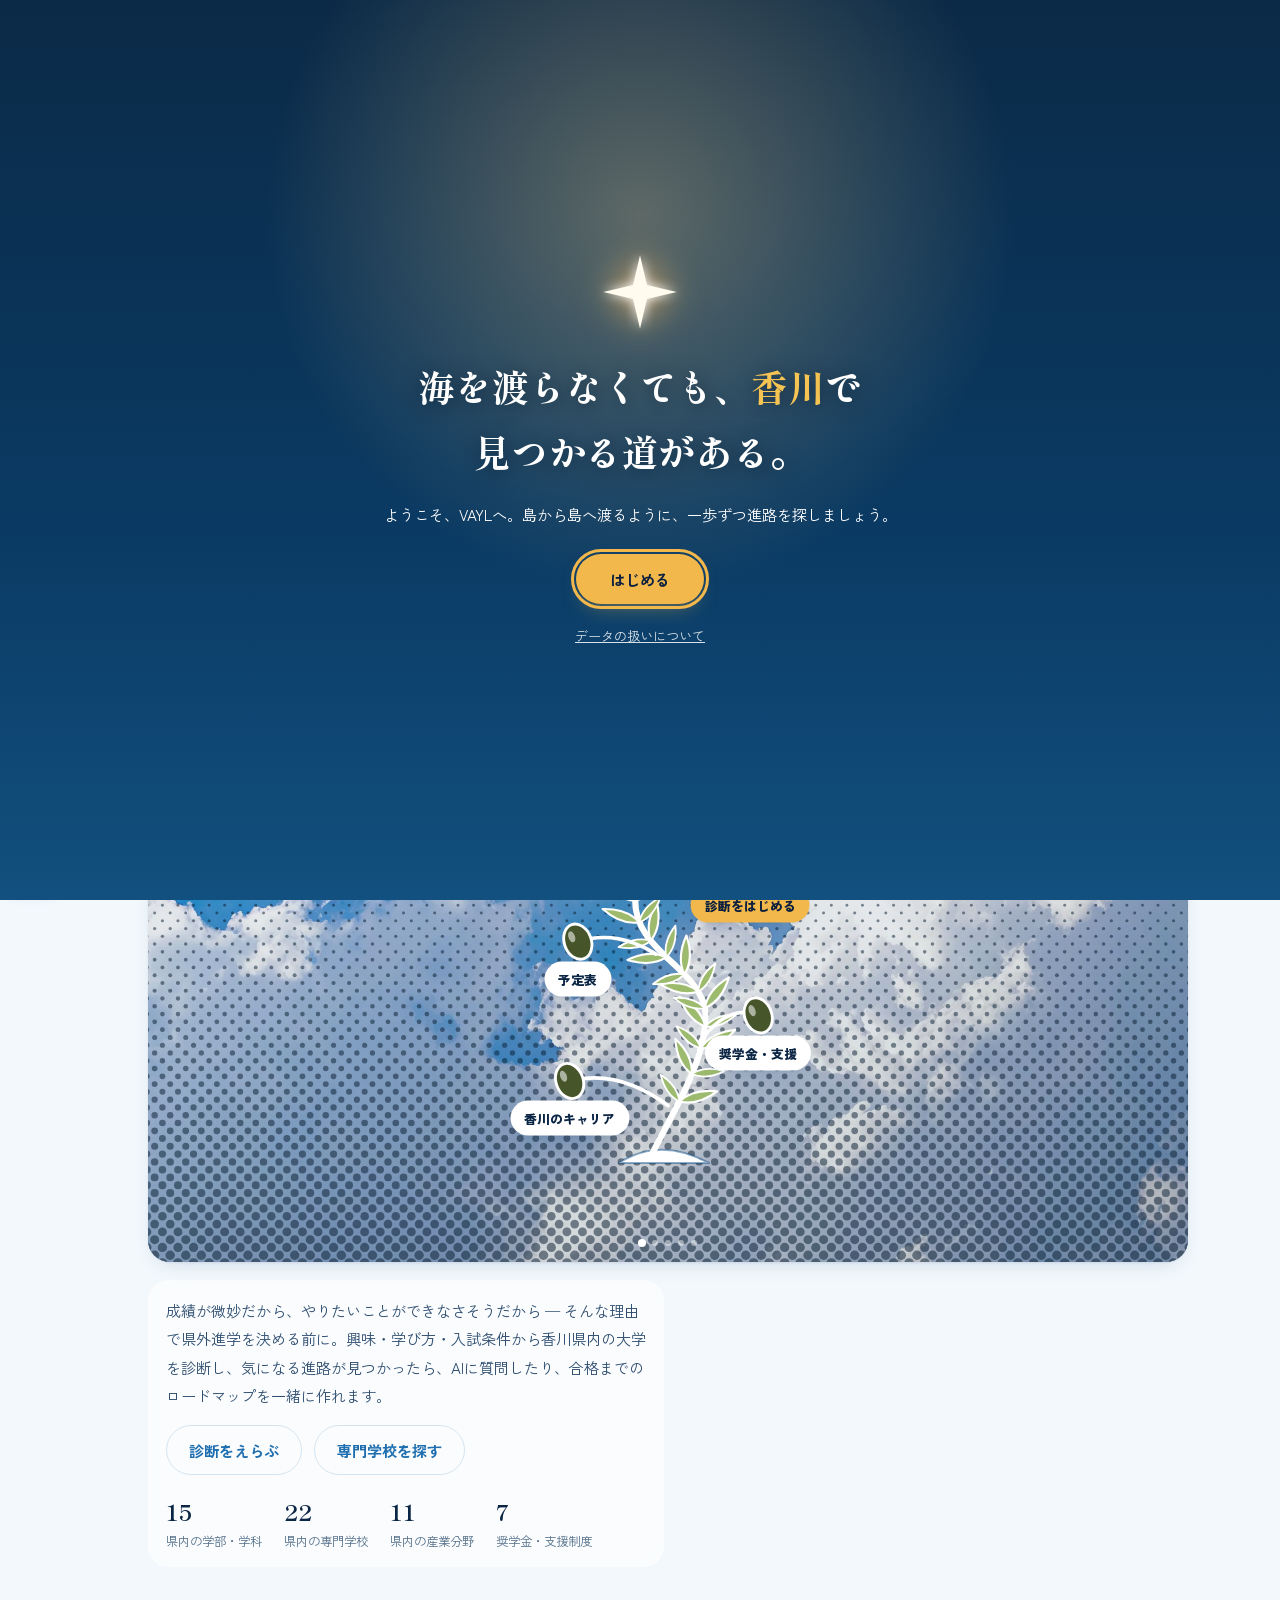
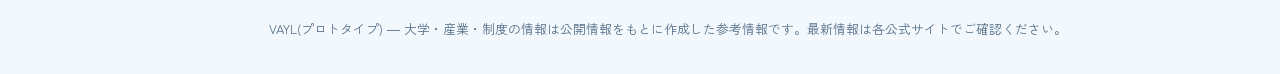
==== index_15.html @ 8951bf3c "Add files via upload" ====
<!doctype html>
<html lang="ja">
<head>
<meta charset="utf-8">
<meta name="viewport" content="width=device-width, initial-scale=1, viewport-fit=cover">
<meta name="robots" content="noindex">
<meta name="description" content="香川の高校生のための進路ナビ「VAYL」(プロトタイプ)">
<meta name="theme-color" content="#F2F8FC">
<meta name="application-name" content="VAYL">
<meta name="apple-mobile-web-app-title" content="VAYL">
<meta name="apple-mobile-web-app-capable" content="yes">
<meta name="mobile-web-app-capable" content="yes">
<link rel="icon" type="image/png" sizes="32x32" href="favicon-32.png">
<link rel="apple-touch-icon" sizes="180x180" href="apple-touch-icon.png">
<link rel="manifest" href="manifest.webmanifest">
<title>VAYL</title>
</head>
<body>
<script>
/* 昼/夜の設定を、画面が出る前に反映する(ちらつき防止) */
(function(){ try{ var m = localStorage.getItem('vayl-theme-v1'); var r = document.documentElement; if(m==='light'||m==='dark') r.setAttribute('data-theme', m); }catch(e){} })();
/* アカウント(Supabase)の設定。公開用のURLとキーだけを入れる(秘密のキーは、絶対に入れない)。 */
var SUPABASE_URL = 'https://rnbfsgncwvzriecvmrwr.supabase.co';
var SUPABASE_ANON_KEY = 'sb_publishable_0KEtC4pQPpcHtZuCmjIM9w_NleW7vAF';
/* アカウントを使う設定で、まだログインしていないときは、アプリより先にログイン画面だけを出す(アプリがちらっと見えないように) */
/* ログインしなくても使える(はじめは「端末だけ」で使う)。ログインの画面は、設定の「アカウント」から開く。 */
</script>
<title>VAYL</title>
<style>
  @import url('https://fonts.googleapis.com/css2?family=Shippori+Mincho:wght@500;700;800&family=Zen+Kaku+Gothic+New:wght@400;500;700;900&display=swap');

  /* VAYL: 昼(ライト)=瀬戸内の昼 / 夜(ダーク)=北極星の夜 */
  :root{
    --paper:#F2F8FC;
    --paper-raise:#FFFFFF;
    --ink:#0B2545;
    --ink-soft:#2F4E70;
    --muted:#56708A;
    --line:#D3E4F0;
    --sea:#1F6FB0;
    --sea-deep:#0B3E73;
    --sea-soft:#E1F0FA;
    --olive:#3A8F6B;
    --olive-soft:#DFF1E8;
    --terracotta:#F2B84B;
    --terracotta-soft:#FFF1CF;
    --accent-ink:#9A5A06;
    --on-accent:#0B1F3E;
    --on-sea:#FFFFFF;
    --on-olive:#FFFFFF;
    --good:#2E9B67;
    --shadow: 0 1px 2px rgba(11,62,115,.08), 0 8px 24px -12px rgba(11,62,115,.24);
    --radius: 14px;
    color-scheme: light;
  }
  @media (prefers-color-scheme: dark){
    :root:not([data-theme="light"]){
    --paper:#0A1830;
    --paper-raise:#12284A;
    --ink:#EAF2FA;
    --ink-soft:#B8CCE0;
    --muted:#8AA2BD;
    --line:#27406B;
    --sea:#5BB0E0;
    --sea-deep:#07122A;
    --sea-soft:#17335E;
    --olive:#8FD3A8;
    --olive-soft:#17382F;
    --terracotta:#F4C95D;
    --terracotta-soft:#3A3015;
    --accent-ink:#F4C95D;
    --on-accent:#0B1F3E;
    --on-sea:#07122A;
    --on-olive:#07211A;
    --good:#7FD8A0;
    --shadow: 0 1px 2px rgba(0,0,0,.3), 0 12px 30px -14px rgba(0,0,0,.6);
      color-scheme: dark;
    }
  }
  :root[data-theme="dark"]{
    --paper:#0A1830;
    --paper-raise:#12284A;
    --ink:#EAF2FA;
    --ink-soft:#B8CCE0;
    --muted:#8AA2BD;
    --line:#27406B;
    --sea:#5BB0E0;
    --sea-deep:#07122A;
    --sea-soft:#17335E;
    --olive:#8FD3A8;
    --olive-soft:#17382F;
    --terracotta:#F4C95D;
    --terracotta-soft:#3A3015;
    --accent-ink:#F4C95D;
    --on-accent:#0B1F3E;
    --on-sea:#07122A;
    --on-olive:#07211A;
    --good:#7FD8A0;
    --shadow: 0 1px 2px rgba(0,0,0,.3), 0 12px 30px -14px rgba(0,0,0,.6);
    color-scheme: dark;
  }
  :root[data-theme="light"]{ color-scheme: light; }

  *{box-sizing:border-box;}
  /* ---------- Lucideアイコン共通スタイル(絵文字の代わりに使用) ---------- */
  .ico-svg{
    width:1em; height:1em; display:inline-block; vertical-align:-.15em;
    fill:none; stroke:currentColor; stroke-width:2; stroke-linecap:round; stroke-linejoin:round;
    flex-shrink:0;
  }
  body{
    margin:0;
    background:var(--paper);
    color:var(--ink);
    font-family:"Zen Kaku Gothic New", "Hiragino Sans", sans-serif;
    padding-inline:16px;
    font-variant-numeric:tabular-nums;
    -webkit-font-smoothing:antialiased;
  }
  h1,h2,h3{
    font-family:"Shippori Mincho", serif;
    text-wrap:balance;
    margin:0;
  }
  p{ line-height:1.85; margin:0; }
  a{ color:var(--sea); }
  .wrap{ max-width:1040px; margin:0 auto; }
  .eyebrow{
    font-size:.72rem; letter-spacing:.14em; text-transform:uppercase;
    color:var(--sea); font-weight:700;
  }
  button{ font-family:inherit; cursor:pointer; }
  :focus-visible{ outline:3px solid var(--terracotta); outline-offset:2px; }
  @media (prefers-reduced-motion: reduce){
    *{ animation-duration:.001ms !important; transition-duration:.001ms !important; }
  }

  /* ---------- ホーム画面(オリーブの枝と北極星) ---------- */
  .wrap{ padding-top:16px; }
  .homebrand{ display:flex; align-items:center; gap:10px; font-weight:900; letter-spacing:.04em; margin-bottom:12px; }
  .homebrand .mark{ width:32px; height:32px; border-radius:50%; background:var(--terracotta); display:grid; place-items:center; color:var(--on-accent); box-shadow:var(--shadow); }
  .homebrand .mark .ico-svg{ width:18px; height:18px; }
  .homestage{
    position:relative; border-radius:22px; overflow:hidden; box-shadow:var(--shadow);
    background:#0B2A47; isolation:isolate; min-height:600px;
    display:flex; flex-direction:column; align-items:center; gap:30px; padding:34px 14px 52px;
  }
  .home-slides{ position:absolute; inset:0; z-index:-3; }
  .home-slide{ position:absolute; inset:0; background-size:cover; background-position:center; opacity:0; transition:opacity 1s ease; }
  .home-slide.on{ opacity:1; }
  .home-tint{ position:absolute; inset:0; z-index:-2; background:linear-gradient(180deg,rgba(11,42,71,.06) 0%,rgba(11,42,71,.18) 100%); }
  :root[data-vtheme="dark"] .home-tint{ background:linear-gradient(180deg,rgba(6,16,40,.62) 0%,rgba(6,16,40,.82) 100%); }
  :root[data-vtheme="dark"] .home-halftone{ opacity:.45; }
  .home-halftone{ position:absolute; inset:0; width:100%; height:100%; z-index:-1; pointer-events:none; }
  .home-pager{ position:absolute; left:0; right:0; bottom:16px; display:flex; justify-content:center; gap:7px; }
  .home-pager i{ width:6px; height:6px; border-radius:50%; background:rgba(255,255,255,.45); transition:background .3s, transform .3s; }
  .home-pager i.on{ background:#fff; transform:scale(1.35); }
  .home-catch{ margin:0; text-align:center; color:#fff; text-shadow:0 1px 3px rgba(5,25,45,.55),0 2px 18px rgba(5,25,45,.7); font-family:"Shippori Mincho",serif; font-weight:800; font-size:1.4rem; line-height:1.6; }
  .home-catch em{ font-style:normal; color:#F6C453; }
  .home-h1{ position:absolute; width:1px; height:1px; overflow:hidden; clip:rect(0 0 0 0); clip-path:inset(50%); white-space:nowrap; }
  .homestage{ justify-content:center; }
  .home-ring{ position:relative; width:min(340px,62vw); aspect-ratio:1; margin-top:10px; }
  @media (min-width:641px){ .home-ring{ width:410px; } }
  .home-ring > svg{ position:absolute; inset:0; width:100%; height:100%; overflow:visible; }
  .home-rays{ transform-box:view-box; transform-origin:50% 8%; animation:homespin 60s linear infinite; }
  .home-star{ transform-box:fill-box; transform-origin:center; animation:starbreath 4.2s ease-in-out infinite; filter:drop-shadow(0 0 1.4px #fff) drop-shadow(0 0 3px rgba(255,190,100,.9)); }
  @keyframes starbreath{ 0%,100%{ transform:translate(50px,8px) scale(7.5); } 50%{ transform:translate(50px,8px) scale(8.6); } }
  .home-starlabel{ font:800 3.1px "Zen Maru Gothic","Noto Sans JP",sans-serif; fill:#fff; letter-spacing:.2px; paint-order:stroke; stroke:rgba(5,25,45,.6); stroke-width:.9px; stroke-linejoin:round; }
  .ol-stem{ fill:none; stroke:#fff; stroke-width:1.5; stroke-linecap:round; }
  .ol-stalk{ fill:none; stroke:#fff; stroke-width:.9; stroke-linecap:round; }
  .ol-leaf{ fill:#9DBB6E; stroke:#fff; stroke-width:.55; stroke-linejoin:round; }
  .ol-fruit{ fill:#46552A; stroke:#fff; stroke-width:.7; }
  .ol-island{ fill:#fff; stroke:rgba(11,74,133,.45); stroke-width:.5; stroke-linejoin:round; }
  @keyframes homespin{ to{ transform:rotate(360deg); } }
  .sp-shape{ transform-box:fill-box; transform-origin:center; opacity:0; transform:scale(0) rotate(0deg);
    animation:hometwinkle var(--dur,3s) ease-in-out var(--delay,0s) infinite; }
  @keyframes hometwinkle{
    0%,100%{ opacity:0; transform:scale(0) rotate(-25deg); }
    45%,55%{ opacity:1; transform:scale(1) rotate(0deg); }
  }
  .sp-glow{ filter:drop-shadow(0 0 1.2px rgba(255,255,255,.95)) drop-shadow(0 0 2.6px rgba(255,170,90,.8)); }
  .home-pt{
    position:absolute; transform:translate(-50%,-50%); background:var(--paper-raise); color:var(--ink); border:none;
    border-radius:999px; padding:8px 14px; font:inherit; font-size:.8rem; font-weight:800; box-shadow:var(--shadow);
    white-space:nowrap; cursor:pointer;
  }
  .home-pt.p1{ left:26%; top:89%; }
  .home-pt.p2{ left:72%; top:73%; }
  .home-pt.p3{ left:28%; top:55%; }
  .home-pt.p4{ left:70%; top:37%; background:var(--terracotta); color:var(--on-accent); }
  .home-pt:focus-visible{ outline:3px solid #fff; outline-offset:2px; }
  @media (max-width:640px){ .home-pt{ font-size:.7rem; padding:6px 9px; } .home-ring{ width:min(340px,74vw); } .homestage{ padding:28px 8px 46px; min-height:540px; } }
  .home-below{ margin-top:18px; }
  .home-below p.lede{ margin:0; max-width:60ch; color:var(--ink-soft); font-size:.95rem; }
  .home-below .ctarow{ display:flex; flex-wrap:wrap; gap:12px; margin-top:16px; }
  .home-below .stats{ display:flex; gap:22px; flex-wrap:wrap; margin-top:20px; }
  .home-below .stats .stat b{ display:block; font-family:"Shippori Mincho",serif; font-size:1.4rem; color:var(--ink); }
  .home-below .stats .stat span{ font-size:.78rem; color:var(--muted); }
  @media (prefers-reduced-motion: reduce){
    .home-rays, .home-star{ animation:none; }
    .home-star{ transform:translate(50px,8px) scale(7.5); }
    .home-slide{ transition:none; }
    .sp-shape{ animation:none; opacity:0; }
  }

  .btn{
    border:none; border-radius:999px; padding:13px 22px; font-weight:700; font-size:.95rem;
    display:inline-flex; align-items:center; gap:8px; transition:transform .15s ease, box-shadow .15s ease;
  }
  @media (hover:hover){ .btn:hover{ transform:translateY(-1px); } }
  .btn.primary{ background:var(--terracotta); color:var(--on-accent); box-shadow:0 10px 22px -10px rgba(242,184,75,.55); }
  .btn.ghost{ background:transparent; color:var(--sea); border:1.5px solid var(--line); }
  @media (hover:hover){ .btn.ghost:hover{ border-color:var(--sea); background:var(--sea-soft); } }

  /* ---------- 初回チュートリアル / 設定 / ロードマップ一覧 ---------- */
  .intro{ position:fixed; inset:0; z-index:90; display:grid; place-items:center; padding:24px; color:#fff; text-align:center;
    background:radial-gradient(circle at 50% 24%, rgba(255,214,140,.34), transparent 40%), linear-gradient(180deg,#0B2A47,#0A3A63 58%,#12507F);
    opacity:0; transition:opacity .6s ease; }
  .intro[hidden]{ display:none; }
  .intro.in{ opacity:1; }
  .intro.out{ opacity:0; pointer-events:none; }
  .intro-inner{ max-width:560px; }
  .intro-star{ width:84px; height:84px; margin:0 auto 20px; display:block; fill:#FFFBEF; filter:drop-shadow(0 0 6px #fff) drop-shadow(0 0 18px rgba(255,190,100,.95)); animation:introglow 4s ease-in-out infinite; }
  @keyframes introglow{ 0%,100%{ transform:scale(1); } 50%{ transform:scale(1.12); } }
  .intro-catch{ margin:0; font-family:"Shippori Mincho",serif; font-weight:800; font-size:clamp(1.5rem,6vw,2.3rem); line-height:1.75; text-shadow:0 2px 18px rgba(5,25,45,.6); }
  .intro-catch span{ display:block; opacity:0; transform:translateY(10px); }
  .intro-catch em{ font-style:normal; color:#F6C453; }
  .intro.in .intro-catch span{ animation:introline .9s ease .35s forwards; }
  .intro.in .intro-catch span + span{ animation-delay:1.2s; }
  .intro-sub{ margin:18px 0 26px; font-size:.95rem; line-height:1.8; opacity:0; }
  .intro.in .intro-sub{ animation:introline .8s ease 2.1s forwards; }
  .intro-go{ opacity:0; padding:14px 34px; }
  .intro.in .intro-go{ animation:introline .8s ease 2.5s forwards; }
  @keyframes introline{ to{ opacity:1; transform:none; } }
  @media (prefers-reduced-motion: reduce){
    .intro{ transition:none; } .intro-star{ animation:none; }
    .intro-catch span, .intro-sub, .intro-go, .intro-priv{ opacity:1 !important; transform:none !important; animation:none !important; }
  }
  .set-card{ margin-bottom:16px; }
  .set-card h3{ margin:0 0 14px; font-size:1.05rem; }
  .set-row{ display:grid; grid-template-columns:minmax(0,1fr) minmax(120px,1.2fr) 3.2em; align-items:center; gap:14px; padding:10px 0; border-bottom:1px solid var(--line); }
  .set-row label{ font-weight:700; font-size:.9rem; }
  .set-row input[type=range]{ width:100%; height:26px; background:transparent; -webkit-appearance:none; appearance:none; cursor:pointer; }
  .set-row input[type=range]::-webkit-slider-runnable-track{ height:8px; border-radius:999px; background:var(--sea-soft); }
  .set-row input[type=range]::-moz-range-track{ height:8px; border-radius:999px; background:var(--sea-soft); }
  .set-row input[type=range]::-webkit-slider-thumb{ -webkit-appearance:none; appearance:none; width:22px; height:22px; margin-top:-7px; border-radius:50%; background:var(--terracotta); border:3px solid #fff; box-shadow:0 1px 5px rgba(11,74,133,.4); }
  .set-row input[type=range]::-moz-range-thumb{ width:16px; height:16px; border-radius:50%; background:var(--terracotta); border:3px solid #fff; box-shadow:0 1px 5px rgba(11,74,133,.4); }
  .set-row input[type=range]:focus-visible{ outline:2px solid var(--sea); outline-offset:3px; border-radius:6px; }
  .set-row output{ text-align:right; font-weight:800; font-variant-numeric:tabular-nums; color:var(--sea); }
  .set-actions{ display:flex; flex-wrap:wrap; gap:10px; margin-top:16px; }
  .set-note{ margin:14px 0 0; font-size:.82rem; color:var(--muted); line-height:1.7; }
  @media (max-width:560px){ .set-row{ grid-template-columns:minmax(0,1fr) 3.2em; } .set-row input[type=range]{ grid-column:1 / -1; grid-row:2; } .set-row output{ grid-row:1; grid-column:2; } }
  #roadmaps-list .hr-card{ margin-bottom:12px; }
  .sidenav-items button[hidden]{ display:none !important; }
  .sidenav-items button.nav-settings{ margin-top:10px; border-top:1px solid var(--line); border-radius:0 0 12px 12px; padding-top:12px; }

  /* ---------- 診断の選択 / 診断結果 / ロードマップ作成の確認 ---------- */
  .shindan-grid{ display:grid; grid-template-columns:repeat(auto-fit,minmax(250px,1fr)); gap:16px; }
  .sh-card{ position:relative; text-align:left; background:var(--paper-raise); border:1.5px solid var(--line); border-radius:18px; padding:20px; display:flex; flex-direction:column; gap:8px; font:inherit; color:inherit; cursor:pointer; transition:transform .15s, box-shadow .15s, border-color .15s; }
  @media (hover:hover){ .sh-card:hover{ transform:translateY(-2px); border-color:var(--sea); box-shadow:0 12px 26px -16px rgba(11,74,133,.5); } }
  .sh-ico{ width:46px; height:46px; border-radius:50%; background:var(--sea-soft); color:var(--sea); display:grid; place-items:center; }
  .sh-ico .ico-svg{ width:24px; height:24px; }
  .sh-card h3{ margin:4px 0 0; font-size:1.1rem; }
  .sh-card p{ margin:0; color:var(--ink-soft); font-size:.88rem; line-height:1.7; }
  .sh-tag{ position:absolute; right:14px; top:14px; background:var(--terracotta); color:var(--on-accent); font-size:.68rem; font-weight:800; padding:3px 9px; border-radius:999px; }
  .sh-status{ font-size:.8rem; font-weight:800; color:var(--sea); }
  .sh-status.keep{ color:var(--olive); }
  .sh-go{ margin-top:auto; padding-top:8px; font-weight:800; color:var(--accent-ink); font-size:.9rem; }
  .shindan-back{ display:inline-block; margin-bottom:4px; }
  .res-item{ background:var(--paper-raise); border:1.5px solid var(--line); border-radius:16px; margin-bottom:12px; overflow:hidden; }
  .res-item > summary{ list-style:none; cursor:pointer; padding:14px 16px; display:flex; align-items:center; gap:12px; }
  .res-item > summary::-webkit-details-marker{ display:none; }
  .res-item[open] > summary{ border-bottom:1px solid var(--line); }
  .res-ico{ flex:none; width:40px; height:40px; border-radius:50%; background:var(--sea-soft); color:var(--sea); display:grid; place-items:center; }
  .res-ico .ico-svg{ width:20px; height:20px; }
  .res-main{ flex:1; min-width:0; display:flex; flex-direction:column; gap:1px; }
  .res-type{ font-size:.72rem; color:var(--muted); font-weight:800; }
  .res-title{ font-family:"Shippori Mincho",serif; font-size:1.02rem; line-height:1.4; }
  .res-rm{ font-size:.8rem; color:var(--ink-soft); }
  .res-chev{ flex:none; color:var(--muted); transition:transform .2s; }
  .res-item[open] .res-chev{ transform:rotate(180deg); }
  .res-body{ padding:14px 16px 18px; }
  .res-rmline{ display:flex; flex-wrap:wrap; align-items:center; gap:10px; margin-bottom:14px; padding:10px 12px; border-radius:12px; background:var(--sea-soft); font-size:.86rem; font-weight:700; }
  .res-rmline .btn{ padding:8px 16px; font-size:.84rem; margin-left:auto; }
  .adopt-modal{ position:fixed; inset:0; z-index:80; display:grid; place-items:center; padding:16px; background:rgba(13,33,51,.5); }
  .adopt-modal[hidden]{ display:none; }
  .adopt-box{ width:min(580px,100%); max-height:90vh; overflow:auto; background:var(--paper-raise); border-radius:20px; padding:22px 22px 18px; box-shadow:0 30px 60px -20px rgba(5,25,45,.6); }
  .adopt-box h3{ margin:0; font-size:1.2rem; }
  .adopt-box fieldset{ border:0; margin:16px 0 0; padding:0; min-width:0; }
  .adopt-box legend{ font-weight:800; margin-bottom:8px; padding:0; font-size:.92rem; }
  .adopt-opt{ display:flex; gap:10px; align-items:flex-start; padding:10px 12px; border:1.5px solid var(--line); border-radius:12px; margin-bottom:8px; cursor:pointer; }
  .adopt-opt:has(input:checked){ border-color:var(--sea); background:var(--sea-soft); }
  .adopt-opt.off{ opacity:.55; cursor:not-allowed; }
  .adopt-opt input{ margin-top:4px; accent-color:var(--terracotta); }
  .adopt-opt b{ display:block; font-size:.92rem; line-height:1.5; }
  .adopt-opt small{ display:block; color:var(--ink-soft); font-size:.78rem; line-height:1.6; margin-top:1px; }
  .adopt-subs{ margin:2px 0 8px 22px; }
  .adopt-subs .adopt-opt{ padding:8px 10px; }
  .adopt-have{ display:inline-block; margin-left:6px; font-size:.68rem; font-weight:800; color:var(--olive); background:var(--olive-soft); padding:1px 8px; border-radius:999px; }

  /* ---------- side nav (collapsible) ---------- */
  :root{ --rail-w:62px; --rail-w-expanded:244px; }
  body{ padding-left:calc(var(--rail-w) + 10px); }
  @media (max-width:420px){ :root{ --rail-w:52px; --rail-w-expanded:216px; } }

  .sidenav{
    position:fixed; left:0; top:0; bottom:0; z-index:60;
    width:var(--rail-w); display:flex; flex-direction:column;
    background:var(--paper-raise); border-right:1px solid var(--line);
    box-shadow:2px 0 14px -8px rgba(11,74,133,.18);
    overflow:hidden; transition:width .22s cubic-bezier(.2,.8,.3,1);
  }
  .sidenav.expanded{ width:var(--rail-w-expanded); box-shadow:6px 0 28px -10px rgba(11,74,133,.32); }

  .sidenav-toggle{
    flex:none; display:flex; align-items:center; gap:10px;
    width:100%; background:transparent; border:none; border-bottom:1px solid var(--line);
    padding:16px; color:var(--sea-deep);
  }
  .sidenav-toggle .ico-svg{ width:22px; height:22px; flex:none; }
  .sidenav-toggle .navlabel{ font-weight:700; font-size:.82rem; white-space:nowrap; opacity:0; transition:opacity .15s; }
  .sidenav.expanded .sidenav-toggle .navlabel{ opacity:1; }

  .sidenav-items{ display:flex; flex-direction:column; gap:4px; padding:10px 8px; overflow-y:auto; }
  .sidenav-items button{
    position:relative;
    display:flex; align-items:center; gap:14px; width:100%;
    background:transparent; border:none; border-radius:12px; padding:12px 13px;
    font-weight:700; font-size:.86rem; color:var(--ink-soft); text-align:left; white-space:nowrap;
  }
  @media (hover:hover){ .sidenav-items button:hover{ background:var(--sea-soft); } }
  .sidenav-items button .ico{ flex:none; width:22px; display:flex; align-items:center; justify-content:center; }
  .sidenav-items button .ico .ico-svg{ width:20px; height:20px; }
  .sidenav-items button .navlabel{ opacity:0; width:0; overflow:hidden; transition:opacity .15s; }
  .sidenav.expanded .sidenav-items button .navlabel{ opacity:1; width:auto; overflow:visible; }
  .sidenav-items button[aria-selected="true"]{ background:var(--sea); color:var(--on-sea); }

  .sidenav-items button .tabbadge{
    position:absolute; top:6px; right:6px; background:var(--terracotta); color:var(--on-accent);
    font-size:0; width:9px; height:9px; padding:0; border-radius:999px; line-height:1;
    box-shadow:0 2px 6px rgba(0,0,0,.18); transition:all .15s;
  }
  .sidenav.expanded .sidenav-items button .tabbadge{
    position:static; margin-left:auto; font-size:.62rem; font-weight:700; letter-spacing:.04em;
    width:auto; height:auto; padding:3px 9px;
  }

  .sidenav-backdrop{
    position:fixed; inset:0; z-index:55; background:rgba(13,33,51,.28);
  }

  @media print{
    .sidenav, .sidenav-backdrop{ display:none !important; }
    body{ padding-left:0 !important; }
  }

  section.panel{ display:none; padding-bottom:40px; }
  section.panel.active{ display:block; }

  /* ---------- 印刷用サマリー(教員・進路指導室向け) ---------- */
  .print-header{ display:none; }
  @media print{
    @page{ margin:1.4cm; }
    body{ background:#fff !important; color:#000 !important; }
    .noprint, .hero, nav.tabs, footer.appfoot{ display:none !important; }
    .print-header{
      display:block; margin-bottom:18px; padding-bottom:12px; border-bottom:2px solid #000;
    }
    .print-header .pf-title{ font-weight:700; font-size:1.15rem; margin-bottom:8px; }
    .print-header .pf-fields{ display:flex; flex-wrap:wrap; gap:18px; font-size:.85rem; margin-bottom:6px; }
    .print-header .pf-note{ font-size:.78rem; color:#333; }
    .card, .matchcard, .reasonbox, .asof{
      background:none !important; box-shadow:none !important;
      border:1px solid #000 !important; color:#000 !important;
    }
    .matchcard .barbg{ border:1px solid #000 !important; }
    .matchcard .barbg i{ background:#666 !important; }
    .chip, .tagchips .chip{ background:none !important; border:1px solid #000 !important; color:#000 !important; }
    .matchcard, .card{ break-inside:avoid; page-break-inside:avoid; }
    a.gosite{ color:#000 !important; text-decoration:underline; }
    a.gosite[href]::after{ content:" (" attr(href) ")"; font-size:.72rem; font-weight:400; }
    .disclaimer{ color:#000 !important; }
  }

  .card{
    background:var(--paper-raise); border:1px solid var(--line); border-radius:var(--radius);
    box-shadow:var(--shadow); padding:22px;
  }
  .section-head{ margin:30px 0 16px; }
  .section-head h2{ font-size:1.5rem; }
  .section-head p{ color:var(--ink-soft); margin-top:8px; max-width:64ch; }

  /* ---------- quiz ---------- */
  .quiz-progress{ margin:18px 0 22px; }
  .route{ position:relative; height:6px; border-radius:999px; background:var(--line); overflow:visible; }
  .route .fill{ position:absolute; inset:0; width:0%; background:var(--olive); border-radius:999px; transition:width .35s ease; }
  .route .boat{ position:absolute; top:50%; transform:translate(-50%,-50%); left:0%; font-size:1.05rem; transition:left .35s ease; }
  .quiz-progress .label{ display:flex; justify-content:space-between; font-size:.78rem; color:var(--muted); margin-top:8px; }

  .qcard .qtag{ font-size:.75rem; color:var(--accent-ink); font-weight:700; }
  .qcard h3{ font-size:1.28rem; margin-top:6px; line-height:1.5; }
  .options{ display:grid; gap:10px; margin-top:20px; }
  .opt{
    text-align:left; background:var(--paper); border:1.5px solid var(--line); border-radius:12px;
    padding:14px 16px; font-size:.96rem; color:var(--ink); display:flex; gap:10px; align-items:flex-start;
    transition:border-color .15s ease, background .15s ease;
  }
  @media (hover:hover){ .opt:hover{ border-color:var(--sea); background:var(--sea-soft); } }
  .opt .letter{
    flex:none; width:24px; height:24px; border-radius:50%; background:var(--sea-soft); color:var(--sea);
    font-weight:900; font-size:.78rem; display:grid; place-items:center;
  }
  .quiznav{ display:flex; justify-content:space-between; margin-top:22px; }
  .linklike{ background:none; border:none; color:var(--muted); font-size:.85rem; text-decoration:underline; padding:8px 0; }

  /* ---------- results ---------- */
  .tagchips{ display:flex; flex-wrap:wrap; gap:8px; margin:14px 0 6px; }
  .chip{ background:var(--olive-soft); color:var(--olive); border-radius:999px; padding:6px 14px; font-size:.82rem; font-weight:700; }
  .reasonbox{ background:var(--terracotta-soft); border-left:4px solid var(--terracotta); border-radius:10px; padding:16px 18px; margin:18px 0; }
  .reasonbox p{ color:var(--ink); }
  .matchlist{ display:flex; flex-direction:column; gap:14px; margin-top:18px; }
  .matchcard{
    background:var(--paper-raise); border:1px solid var(--line); border-radius:var(--radius);
    padding:18px; box-shadow:var(--shadow);
  }
  .matchcard .top{ display:flex; justify-content:space-between; gap:12px; align-items:baseline; flex-wrap:wrap; }
  .matchcard .uni{ font-size:.74rem; color:var(--muted); font-weight:700; }
  .matchcard h4{ font-family:"Shippori Mincho",serif; font-size:1.12rem; margin:2px 0 6px; }
  .matchcard .pct{ font-weight:900; color:var(--sea); font-size:1rem; white-space:nowrap; }
  .barbg{ height:8px; border-radius:999px; background:var(--line); margin:10px 0 12px; overflow:hidden; }
  .barbg i{ display:block; height:100%; background:linear-gradient(90deg, var(--sea), var(--olive)); border-radius:999px; }
  .matchcard .desc{ color:var(--ink-soft); font-size:.92rem; }
  .matchcard .foot{ display:flex; justify-content:space-between; align-items:center; margin-top:12px; flex-wrap:wrap; gap:8px; }
  .matchcard .cap{ font-size:.78rem; color:var(--muted); }
  .matchcard a.gosite{ font-size:.82rem; font-weight:700; }
  .disclaimer{ font-size:.8rem; color:var(--muted); border-top:1px dashed var(--line); margin-top:22px; padding-top:14px; }

  /* ---------- grids ---------- */
  .grid{ display:grid; grid-template-columns:repeat(2,1fr); gap:16px; }
  @media (max-width:640px){ .grid{ grid-template-columns:1fr; } }
  .grid3{ display:grid; grid-template-columns:repeat(3,1fr); gap:16px; }
  @media (max-width:760px){ .grid3{ grid-template-columns:1fr 1fr; } }
  @media (max-width:480px){ .grid3{ grid-template-columns:1fr; } }

  .indcard{ background:var(--paper-raise); border:1px solid var(--line); border-radius:var(--radius); padding:18px; box-shadow:var(--shadow); display:flex; flex-direction:column; gap:8px; }
  .indcard .icotop{ font-size:1.5rem; }
  .indcard h4{ font-family:"Shippori Mincho",serif; font-size:1.05rem; }
  .indcard p{ font-size:.88rem; color:var(--ink-soft); }
  .indcard .co{ font-size:.78rem; color:var(--muted); }
  .indcard .cats{ display:flex; flex-wrap:wrap; gap:6px; margin-top:auto; }
  .indcard .cats span{ background:var(--sea-soft); color:var(--sea); font-size:.7rem; font-weight:700; padding:3px 9px; border-radius:999px; }


  .matchcard .slotbadge{ display:inline-block; font-size:.7rem; font-weight:700; color:var(--on-sea); background:var(--sea); border-radius:999px; padding:4px 11px; margin-bottom:8px; }
  .matchcard .slotbadge.olive{ background:var(--olive); }
  .matchcard .slotbadge.terra{ background:var(--terracotta); color:var(--on-accent); }

  /* ---------- AIに質問する入り口(結果カード) ---------- */
  .roadmapbox{ margin-top:14px; border-top:1px solid var(--line); padding-top:14px; }
  .roadmap-btn{ width:100%; justify-content:center; }
  .supitem{ display:flex; gap:14px; padding:18px 0; border-top:1px solid var(--line); }
  .supitem:first-child{ border-top:none; }
  .supitem .badge{ flex:none; font-size:.7rem; font-weight:700; color:var(--on-sea); background:var(--sea); border-radius:999px; padding:4px 11px; height:fit-content; white-space:nowrap; }
  .supitem .badge.olive{ background:var(--olive); }
  .supitem .badge.terra{ background:var(--terracotta); color:var(--on-accent); }
  .supitem h4{ font-size:1.02rem; margin-bottom:4px; }
  .supitem p{ font-size:.9rem; color:var(--ink-soft); }
  .supitem a{ font-size:.85rem; font-weight:700; }

  /* ---------- 予定表(丸でつながるマイスケジュール) ---------- */
  .compose-box{
    background:var(--paper); border:1px solid var(--sea); border-radius:14px; padding:14px;
    box-shadow:var(--shadow); margin-top:12px; display:grid; gap:10px;
  }
  .compose-box .ctitle{ font-size:.8rem; font-weight:800; color:var(--sea-deep); }
  .compose-box input{
    font:inherit; font-size:.88rem; padding:9px 11px; border:1px solid var(--line); border-radius:9px;
    background:var(--paper-raise); color:var(--ink); width:100%;
  }
  .compose-msg{ font-size:.8rem; font-weight:700; color:var(--accent-ink); }
  .composebtns{ display:flex; gap:10px; justify-content:flex-end; }
  .composebtns button{ border-radius:999px; padding:8px 16px; font-weight:700; font-size:.82rem; border:1px solid var(--line); background:var(--paper-raise); color:var(--ink-soft); cursor:pointer; }
  .composebtns .primary{ background:var(--sea); border-color:var(--sea); color:var(--on-sea); }

  .daypick-label{ font-size:.72rem; font-weight:700; color:var(--muted); }
  .daypick-row{ display:flex; gap:6px; flex-wrap:wrap; }
  .catpick-row{ display:flex; gap:6px; flex-wrap:wrap; }
  .catchip{
    font-size:.74rem; font-weight:700; padding:5px 12px; border-radius:999px;
    border:1px solid var(--line); background:var(--paper-raise); color:var(--ink-soft);
    cursor:pointer; font:inherit;
  }
  @media (hover:hover){ .catchip:hover{ border-color:var(--catcolor, var(--sea)); } }
  .catchip.active{ background:var(--catcolor, var(--sea)); border-color:var(--catcolor, var(--sea)); color:var(--oncat, #fff); }
  .daychip{
    display:flex; flex-direction:column; align-items:center; justify-content:center;
    width:40px; height:44px; border-radius:10px; border:1px solid var(--line);
    background:var(--paper-raise); color:var(--ink-soft); cursor:pointer; font:inherit; padding:0;
  }
  .daychip .d{ font-size:.86rem; font-weight:800; line-height:1.1; }
  .daychip .wd{ font-size:.62rem; margin-top:1px; }
  @media (hover:hover){ .daychip:hover{ border-color:var(--sea); } }
  .daychip.active{ background:var(--sea); border-color:var(--sea-deep); color:var(--on-sea); }
  .daychip.past, .daychip:disabled{
    cursor:not-allowed; opacity:.35; background:var(--paper); border-color:var(--line);
    color:var(--muted); text-decoration:line-through;
  }
  @media (hover:hover){ .daychip.past:hover, .daychip:disabled:hover{ border-color:var(--line); } }

  .trail{ position:relative; padding-left:6px; }
  .month-row{ position:relative; display:flex; align-items:center; gap:16px; min-height:88px; }
  .month-row::before{
    content:''; position:absolute; left:33px; top:0; bottom:0; width:3px;
    background:repeating-linear-gradient(180deg, var(--line) 0 6px, transparent 6px 12px);
    z-index:0;
  }
  .month-row:first-child::before{ top:44px; }
  .month-row:last-child::before{ bottom:calc(100% - 44px); }
  .month-row.empty{ opacity:.6; }

  .month-node{
    position:relative; z-index:1; flex:none; width:68px; height:68px; border-radius:50%;
    background:var(--paper); border:3px solid var(--line); box-shadow:var(--shadow);
    display:grid; place-items:center; cursor:pointer; font-family:"Shippori Mincho",serif;
    transition:transform .18s, border-color .18s, background .18s; color:var(--ink); padding:0;
  }
  @media (hover:hover){ .month-node:hover{ transform:scale(1.05); } }
  .month-node .num{ font-size:1.3rem; font-weight:800; line-height:1; }
  .month-node .lbl{ font-size:.58rem; color:var(--muted); margin-top:2px; }
  .month-node.has-events{ border-color:var(--sea); }
  .month-node.is-today{ border-color:var(--terracotta); background:var(--terracotta-soft); }
  .month-node.open{ background:var(--sea); border-color:var(--sea-deep); }
  .month-node.open .num, .month-node.open .lbl{ color:#fff; }
  .month-node .dotrow{ position:absolute; bottom:-6px; display:flex; gap:3px; }
  .month-node .dotrow i{ width:6px; height:6px; border-radius:50%; display:block; }

  .month-meta{ flex:1; min-width:0; }
  .month-meta .yr{ font-size:.72rem; color:var(--muted); font-weight:700; }
  .month-meta .summary{ font-size:.86rem; color:var(--ink-soft); margin-top:2px; }
  .month-meta .today-badge{
    display:inline-block; font-size:.68rem; font-weight:800; color:var(--on-accent); background:var(--terracotta);
    border-radius:999px; padding:2px 9px; margin-top:4px;
  }

  .goalrow{ margin:3px 0 4px; }
  .goal-pill{
    display:inline-flex; max-width:100%; align-items:center; font-size:.76rem; font-weight:700;
    color:var(--accent-ink); background:var(--terracotta-soft); border:1px solid transparent;
    border-radius:999px; padding:3px 11px; cursor:pointer; font-family:inherit;
  }
  @media (hover:hover){ .goal-pill:hover{ border-color:var(--terracotta); } }
  .goal-pill .txt{ overflow:hidden; text-overflow:ellipsis; white-space:nowrap; max-width:220px; }
  .goal-add{
    display:inline-flex; align-items:center; font-size:.74rem; font-weight:600; color:var(--muted);
    background:none; border:1px dashed var(--line); border-radius:999px; padding:3px 11px;
    cursor:pointer; font-family:inherit;
  }
  @media (hover:hover){ .goal-add:hover{ color:var(--sea); border-color:var(--sea); } }
  .goal-edit{ display:flex; align-items:center; gap:6px; flex-wrap:wrap; max-width:320px; }
  .goal-edit input{
    flex:1; min-width:120px; font-size:.82rem; padding:5px 9px; border-radius:8px;
    border:1px solid var(--line); background:var(--paper); color:var(--ink); font-family:inherit;
  }
  .goal-edit button{
    font-size:.76rem; font-weight:700; padding:5px 10px; border-radius:8px; border:1px solid var(--line);
    background:var(--paper); color:var(--ink); cursor:pointer; font-family:inherit;
  }
  .goal-edit button.goal-save{ background:var(--sea); color:var(--on-sea); border-color:var(--sea-deep); }

  .weeks-wrap{ position:relative; margin:4px 0 18px 33px; padding-left:36px; }
  .weeks-wrap::before{ content:''; position:absolute; left:0; top:-6px; width:2px; height:20px; background:var(--sea); }
  .weeks-row{ display:flex; gap:10px; flex-wrap:wrap; position:relative; }
  .week-node{
    position:relative; z-index:1; flex:none; width:56px; height:56px; border-radius:50%;
    background:var(--paper); border:2px solid var(--sea); color:var(--sea-deep);
    display:grid; place-items:center; cursor:pointer; font-size:.72rem; font-weight:800;
    box-shadow:var(--shadow); transition:.15s;
  }
  .week-node::before{ content:''; position:absolute; left:50%; top:-14px; width:2px; height:14px; background:var(--sea); opacity:.35; transform:translateX(-50%); }
  @media (hover:hover){ .week-node:hover{ transform:scale(1.07); } }
  .week-node.open{ background:var(--sea); color:var(--on-sea); }
  .week-node .wk{ font-size:.62rem; color:var(--muted); }
  .week-node.open .wk{ color:#dceeff; }
  .week-node .cnt{ position:absolute; top:-6px; right:-4px; background:var(--terracotta); color:var(--on-accent); font-size:.6rem; font-weight:800; border-radius:999px; min-width:16px; height:16px; display:grid; place-items:center; padding:0 3px; }
  .week-node.empty{ border-style:dashed; border-color:var(--line); color:var(--muted); background:var(--paper); }

  /* 週を選んでいる最中(➕を押した直後)は、週の丸をふわっと光らせて選べることを示す */
  .weeks-row.selecting .week-node:not(.past){
    border-color:var(--terracotta); animation:pulseweek 1.4s ease-in-out infinite;
  }
  @keyframes pulseweek{ 0%,100%{ box-shadow:var(--shadow); } 50%{ box-shadow:0 0 0 5px var(--terracotta-soft); } }
  /* すでに終わった週には追加できないので、選んでいる最中は薄く表示してクリックできないことを示す */
  .weeks-row.selecting .week-node.past{
    cursor:not-allowed; opacity:.4; background:var(--paper); border-color:var(--line); color:var(--muted);
  }

  /* 週の列の横に置く、追加用の➕ボタン(アイコンのみ) */
  .week-add-toggle{
    position:relative; z-index:1; flex:none; width:40px; height:40px; align-self:center; border-radius:50%;
    background:var(--sea); color:var(--on-sea); border:none; display:grid; place-items:center;
    font-size:1.1rem; font-weight:900; box-shadow:var(--shadow); transition:.15s; cursor:pointer;
  }
  @media (hover:hover){ .week-add-toggle:hover{ background:var(--sea-deep); transform:scale(1.08); } }
  .week-add-toggle.active{ background:var(--terracotta); color:var(--on-accent); }

  .events-panel{ margin-top:14px; display:grid; gap:10px; }
  .scheditem{
    background:var(--paper-raise); border:1px solid var(--line); border-radius:14px; padding:14px 16px;
    display:flex; gap:12px; box-shadow:var(--shadow); align-items:flex-start;
  }
  .scheditem.ended{ opacity:.55; }
  .scheditem.done{ opacity:.6; }
  .scheditem.done h4{ text-decoration:line-through; color:var(--muted); }
  .scheddate{ flex:none; width:48px; text-align:center; border-radius:10px; padding:6px 2px; }
  .scheddate .mo{ font-size:.6rem; color:var(--ink-soft); font-weight:700; }
  .scheddate .dy{ font-size:1.25rem; font-weight:800; color:var(--ink); line-height:1.15; }
  .scheddate .wd{ font-size:.66rem; font-weight:700; color:var(--ink-soft); margin-top:1px; }
  .schedbody{ flex:1; min-width:0; }
  .schedtop{ display:flex; align-items:center; gap:8px; flex-wrap:wrap; margin-bottom:4px; }
  .colordot{ width:10px; height:10px; border-radius:50%; display:inline-block; }
  .catpill{ font-size:.66rem; font-weight:800; padding:2px 10px; border-radius:999px; }
  .statuspill{ font-size:.66rem; font-weight:800; padding:2px 8px; border-radius:999px; }
  .statuspill.soon{ background:var(--terracotta); color:var(--on-accent); }
  .statuspill.ended{ background:var(--line); color:var(--muted); }
  .statuspill.done{ background:var(--olive-soft); color:var(--olive); }
  .schedbody h4{ font-family:"Shippori Mincho",serif; font-size:1rem; margin:2px 0 4px; }
  .schedbody .when{ font-size:.78rem; color:var(--ink-soft); margin-bottom:6px; }
  .schedbody p{ font-size:.82rem; color:var(--ink-soft); margin-bottom:6px; white-space:pre-wrap; }
  .itemactions{ flex:none; display:flex; flex-direction:column; align-items:flex-end; gap:6px; }
  .donebtn{
    flex:none; background:none; border:1px solid var(--olive); color:var(--olive); font-size:.72rem;
    font-weight:700; padding:3px 10px; border-radius:999px; cursor:pointer; white-space:nowrap;
  }
  @media (hover:hover){ .donebtn:hover{ background:var(--olive-soft); } }
  .donebtn.active{ background:var(--olive); color:var(--on-olive); }
  .editbtn{
    flex:none; background:none; border:1px solid var(--sea); color:var(--sea-deep); font-size:.72rem;
    font-weight:700; padding:3px 10px; border-radius:999px; cursor:pointer; white-space:nowrap;
  }
  :root[data-vtheme="dark"] .editbtn{ color:var(--ink); }
  @media (hover:hover){ .editbtn:hover{ background:var(--sea-soft); } }
  .delbtn{ flex:none; background:none; border:none; color:var(--muted); font-size:.74rem; text-decoration:underline; padding:2px; cursor:pointer; }
  @media (hover:hover){ .delbtn:hover{ color:var(--accent-ink); } }
  /* スマホ: 週の丸の右に予定カード・入力欄を置くと幅が足りず、文字が1文字ずつ縦に折れて画面からはみ出す。
     予定カードと入力欄は左の余白を打ち消して横いっぱいに広げ、ボタンは下の段に回す。 */
  @media (max-width:640px){
    .events-panel, .compose-box{ margin-left:-69px; }
    .scheditem{ flex-wrap:wrap; }
    .scheditem .schedbody{ flex:1 1 150px; }
    .scheditem .itemactions{ flex-direction:row; width:100%; justify-content:flex-end; align-items:center; }
  }

  .schedule-empty{
    text-align:center; padding:40px 16px; color:var(--muted); font-size:.86rem;
    background:var(--paper); border:1px dashed var(--line); border-radius:16px; margin-bottom:20px;
  }
  .section-head-compact{ margin:18px 0 12px; }

  /* 予定表の一番上に置く、AIからの提案欄(現在は仮の枠のみ) */
  .ai-suggest-box{
    margin-bottom:16px; background:var(--sea-soft); border-radius:12px; padding:14px 16px;
  }
  .ai-suggest-head{
    display:flex; align-items:center; gap:6px; font-size:.82rem; font-weight:800; color:var(--sea-deep); margin-bottom:4px;
  }
  .ai-suggest-box p{ font-size:.82rem; color:var(--ink-soft); line-height:1.7; }
  @media (prefers-color-scheme: dark){ :root:not([data-theme="light"]) .ai-suggest-head{ color:var(--ink); } }
  :root[data-theme="dark"] .ai-suggest-head{ color:var(--ink); }
  .asof{ background:var(--sea-soft); color:var(--sea-deep); border-radius:12px; padding:12px 16px; font-size:.82rem; line-height:1.7; margin-bottom:18px; }
  @media (prefers-color-scheme: dark){ :root:not([data-theme="light"]) .asof{ color:var(--ink); } }
  :root[data-theme="dark"] .asof{ color:var(--ink); }

  /* ---------- chat bubbles (AIロードマップ機能で使用) ---------- */
  .chatwrap{ display:flex; flex-direction:column; gap:14px; }
  .chatlog{
    display:flex; flex-direction:column; gap:10px; max-height:52vh; overflow-y:auto;
    padding:4px 2px 6px;
  }
  .bubble{ max-width:82%; padding:12px 15px; border-radius:16px; font-size:.94rem; line-height:1.75; }
  .bubble.assistant{ background:var(--sea-soft); color:var(--ink); border-bottom-left-radius:4px; align-self:flex-start; }
  .bubble.user{ background:var(--sea); color:var(--on-sea); border-bottom-right-radius:4px; align-self:flex-end; }
  .bubble.pending{ color:var(--muted); font-style:italic; }
  .bubble.pending{ animation:aipend 1.5s ease-in-out infinite; }
  @keyframes aipend{ 0%,100%{ opacity:.55; } 50%{ opacity:1; } }
  @media (prefers-reduced-motion: reduce){ .bubble.pending{ animation:none; } }
  .chat-note{ font-size:.8rem; color:var(--muted); text-align:center; padding:4px 0; }
  .chatform{ display:flex; gap:10px; border-top:1px solid var(--line); padding-top:14px; }
  .chatform textarea{
    flex:1; resize:none; border:1.5px solid var(--line); border-radius:12px; padding:12px 14px;
    font-family:inherit; font-size:.94rem; background:var(--paper); color:var(--ink); min-height:46px;
  }
  .chatform textarea:disabled{ opacity:.6; }
  .chat-actions{ display:flex; justify-content:space-between; align-items:center; flex-wrap:wrap; gap:10px; margin-top:2px; }
  .progresshint{ font-size:.78rem; color:var(--muted); }

  /* ---------- AIに質問する/ロードマップを作る 専用フルスクリーン画面 ---------- */
  body.ai-overlay-open{ overflow:hidden; }
  .ai-overlay{ position:fixed; inset:0; z-index:200; background:var(--paper); overflow-y:auto; }
  .ai-overlay[hidden]{ display:none; }
  .ai-screen{ min-height:100%; display:flex; flex-direction:column; }
  .ai-screen[hidden]{ display:none; }
  .ai-screen-bar{
    position:sticky; top:0; z-index:2; display:flex; align-items:center; gap:14px; flex-wrap:wrap;
    padding:14px 24px; background:var(--paper-raise); border-bottom:1px solid var(--line); box-shadow:var(--shadow);
  }
  .ai-back{
    display:inline-flex; align-items:center; gap:5px; background:transparent; border:none;
    color:var(--sea); font-weight:700; font-size:.92rem; padding:8px 4px; white-space:nowrap;
  }
  @media (hover:hover){ .ai-back:hover{ text-decoration:underline; } }
  .ai-screen-title{ flex:1; min-width:140px; }
  .ai-screen-title .uni{ display:block; font-size:.74rem; color:var(--muted); letter-spacing:.03em; }
  .ai-screen-title h3{ margin:2px 0 0; font-family:"Shippori Mincho",serif; font-size:1.08rem; }
  .ai-roadmap-cta{ white-space:nowrap; }
  .ai-roadmap-cta[hidden]{ display:none !important; }
  .ai-screen-body{ flex:1; width:100%; max-width:760px; margin:0 auto; padding:24px; box-sizing:border-box; }
  .ai-screen-body .chatlog{ max-height:none; }
  .ai-screen-body .bubble{ white-space:pre-wrap; }
  @media (max-width:640px){
    .ai-screen-bar{ padding:12px 16px; }
    .ai-roadmap-cta{ width:100%; order:3; justify-content:center; }
    .ai-screen-body{ padding:16px; }
  }

  .ticket{
    position:relative; margin-top:8px; border-radius:18px; overflow:hidden;
    background:linear-gradient(155deg, var(--sea-deep), var(--sea));
    color:#F3F7F5; box-shadow:var(--shadow);
  }
  .ticket .tband{ display:flex; justify-content:space-between; align-items:center; padding:16px 22px; border-bottom:1px dashed rgba(255,255,255,.35); }
  .ticket .tband b{ font-family:"Shippori Mincho",serif; font-size:1.05rem; }
  .ticket .tband span{ font-size:.72rem; opacity:.75; letter-spacing:.08em; }
  .ticket .tbody{ padding:20px 22px 22px; display:grid; gap:14px; grid-template-columns:1fr 1fr; }
  @media (max-width:560px){ .ticket .tbody{ grid-template-columns:1fr; } }
  .ticket .field span.k{ display:block; font-size:.68rem; letter-spacing:.1em; text-transform:uppercase; opacity:.65; margin-bottom:3px; }
  .ticket .field span.v{ font-family:"Shippori Mincho",serif; font-size:1.02rem; line-height:1.5; }
  .ticket .full{ grid-column:1 / -1; }
  .ticket .catch{ font-family:"Shippori Mincho",serif; font-size:1.3rem; line-height:1.6; padding:0 22px 6px; }
  .ticket .stub{ background:rgba(0,0,0,.18); padding:14px 22px; font-size:.85rem; line-height:1.8; }
  .cardactions{ display:flex; gap:12px; flex-wrap:wrap; margin-top:16px; }
  .chaterror{ background:var(--terracotta-soft); color:var(--ink); border-left:4px solid var(--terracotta); border-radius:10px; padding:12px 16px; font-size:.88rem; }
  .fallbacknote{ background:var(--sea-soft); border-radius:12px; padding:16px 18px; font-size:.9rem; color:var(--ink-soft); }

  footer.appfoot{ text-align:center; color:var(--muted); font-size:.8rem; padding:28px 0 40px; }

  /* ---------- ロードマップ画面(左=ロードマップ / 右=AIチャット。スマホはタブ切替) ---------- */
  #ai-overlay.rm-mode{ overflow:hidden; }
  .rm-screen{ height:100%; min-height:0; }
  .rm-screen .ai-screen-bar{ flex:none; }
  .rm-tabs{ display:none; flex:none; background:var(--paper-raise); border-bottom:1px solid var(--line); padding:8px 12px; gap:8px; }
  .rm-tabs button{
    flex:1; position:relative; border:1.5px solid var(--line); background:var(--paper); color:var(--ink-soft);
    border-radius:999px; padding:9px 10px; font:inherit; font-size:.88rem; font-weight:700;
    display:inline-flex; align-items:center; justify-content:center; gap:6px;
  }
  .rm-tabs button[aria-selected="true"]{ background:var(--sea); border-color:var(--sea); color:var(--on-sea); }
  .rm-tabs .rm-tab-prog{ font-size:.76rem; opacity:.85; font-variant-numeric:tabular-nums; }
  .rm-dot{ width:9px; height:9px; border-radius:50%; background:var(--terracotta); box-shadow:0 0 0 2px var(--paper-raise); animation:rmpulse 1.4s ease-in-out infinite; }
  .rm-dot[hidden]{ display:none; }
  @keyframes rmpulse{ 0%,100%{ transform:scale(1); } 50%{ transform:scale(1.35); } }

  .rm-split{ flex:1; min-height:0; display:grid; grid-template-columns:minmax(0,1.4fr) minmax(340px,.9fr); }
  .rm-map{ overflow-y:auto; padding:22px 26px 40px; border-right:1px solid var(--line); min-height:0; }
  .rm-chat{ display:flex; flex-direction:column; min-height:0; background:var(--paper-raise); }
  .rm-divider{ display:none; flex:none; align-items:center; justify-content:center; gap:10px; height:30px; background:var(--paper-raise); border-top:1px solid var(--line); border-bottom:1px solid var(--line);
    cursor:row-resize; touch-action:none; user-select:none; -webkit-user-select:none; position:relative; box-shadow:0 -6px 14px -10px rgba(11,74,133,.35); }
  .rm-divider i{ display:block; width:38px; height:5px; border-radius:999px; background:var(--line); }
  .rm-divider span{ font-size:.7rem; color:var(--muted); font-weight:700; }
  .rm-divider:focus-visible{ outline:3px solid var(--sea); outline-offset:-3px; }
  .rm-divider.dragging i{ background:var(--sea); }
  .rm-split.dragging .rm-map, .rm-split.dragging .rm-chat{ pointer-events:none; }
  .rm-chat .chatlog{ flex:1; min-height:0; max-height:none; padding:16px 18px 8px; }
  .rm-chat .bubble{ white-space:pre-wrap; max-width:92%; }
  .rm-chat .chatform{ flex:none; padding:10px 14px calc(12px + env(safe-area-inset-bottom)); border-top:1px solid var(--line); gap:8px; }
  .rm-chat .chatform textarea{ min-height:44px; }
  .rm-quick{ flex:none; display:flex; flex-wrap:wrap; gap:8px; padding:4px 18px 10px; }
  .rm-quick:empty{ display:none; }
  .rm-quick button{ border:1.5px solid var(--sea); background:var(--paper); color:var(--sea); border-radius:999px; padding:7px 14px; font:inherit; font-size:.86rem; font-weight:700; }
  @media (hover:hover){ .rm-quick button:hover{ background:var(--sea-soft); } }
  .rm-viewbtn{ display:none; margin-top:10px; border:none; background:var(--sea); color:var(--on-sea); border-radius:999px; padding:8px 14px; font:inherit; font-size:.84rem; font-weight:700; }

  .rm-goal-label{ font-size:.74rem; color:var(--muted); letter-spacing:.04em; }
  .rm-goal{ margin:2px 0 10px; font-family:"Shippori Mincho",serif; font-size:1.25rem; line-height:1.5; }
  .rm-prog{ display:flex; align-items:center; gap:12px; margin-bottom:6px; }
  .rm-bar{ flex:1; height:10px; border-radius:999px; background:var(--sea-soft); overflow:hidden; }
  .rm-bar i{ display:block; height:100%; background:linear-gradient(90deg,var(--sea),var(--terracotta)); border-radius:999px; transition:width .4s ease; }
  .rm-prog span{ font-size:.82rem; font-weight:700; color:var(--ink-soft); white-space:nowrap; font-variant-numeric:tabular-nums; }
  .rm-status{ display:inline-flex; align-items:center; gap:6px; font-size:.78rem; color:var(--accent-ink); font-weight:700; margin:4px 0 0; }
  .rm-status::before{ content:""; width:8px; height:8px; border-radius:50%; background:var(--terracotta); animation:rmpulse 1s ease-in-out infinite; }
  .rm-phases{ list-style:none; margin:18px 0 0; padding:0; position:relative; }
  .rm-phase{ position:relative; padding:0 0 18px 42px; }
  .rm-phase::before{ content:""; position:absolute; left:15px; top:30px; bottom:-2px; width:2px; background:var(--line); }
  .rm-phase:last-child::before{ display:none; }
  .rm-ph-num{ position:absolute; left:0; top:0; width:32px; height:32px; border-radius:50%; background:var(--sea); color:var(--on-sea); display:grid; place-items:center; font-weight:900; font-size:.9rem; box-shadow:var(--shadow); }
  .rm-ph-title{ font-weight:800; font-size:1rem; min-height:32px; display:flex; align-items:center; margin-bottom:6px; }
  .rm-items{ list-style:none; margin:0; padding:0; display:flex; flex-direction:column; gap:8px; }
  .rm-item label{
    display:flex; align-items:flex-start; gap:10px; background:var(--paper-raise); border:1px solid var(--line);
    border-radius:12px; padding:11px 13px; cursor:pointer; line-height:1.55; font-size:.92rem;
  }
  .rm-item input{ flex:none; width:20px; height:20px; margin:1px 0 0; accent-color:var(--sea); }
  .rm-item .rm-txt{ flex:1; min-width:0; }
  .rm-item.done .rm-txt{ text-decoration:line-through; color:var(--muted); }
  .rm-item.fresh label{ animation:rmflash 2.8s ease-out; }
  @keyframes rmflash{ 0%{ background:var(--terracotta-soft); border-color:var(--terracotta); } 100%{ background:var(--paper-raise); border-color:var(--line); } }
  .rm-tag{ flex:none; font-size:.7rem; font-weight:800; padding:2px 8px; border-radius:999px; background:var(--sea-soft); color:var(--sea-deep); white-space:nowrap; }
  .rm-tag.t-olive{ background:var(--olive-soft); color:var(--olive); }
  .rm-tag.t-terra{ background:var(--terracotta-soft); color:var(--accent-ink); }
  .rm-due{ display:inline-block; margin:5px 0 0 6px; font-size:.7rem; font-weight:800; padding:2px 8px; border-radius:999px; background:transparent; border:1px solid var(--line); color:var(--muted); white-space:nowrap; }
  .rm-due.late{ border-color:var(--terracotta); color:var(--accent-ink); background:var(--terracotta-soft); }
  .rm-dateask{ display:flex; align-items:center; gap:10px 14px; flex-wrap:wrap; margin:6px 0 10px; padding:10px 14px; border:1px dashed var(--line); border-radius:14px; background:var(--sea-soft); font-size:.84rem; color:var(--ink); }
  .rm-dateask span{ flex:1 1 200px; min-width:0; }
  .rm-dateask .btn{ flex:none; }
  .rmbadge{ font-size:.66rem; font-weight:800; padding:2px 8px; border-radius:999px; border:1px solid var(--sea); color:var(--ink); background:transparent; }
  .scheditem.rmev .when small{ color:var(--muted); font-weight:600; margin-left:4px; }
  .compose-box .rm-datein{ width:100%; padding:10px 12px; border:1px solid var(--line); border-radius:12px; background:var(--paper); color:var(--ink); font:inherit; }
  .compose-box .rm-edit-note{ font-size:.8rem; color:var(--muted); margin:0 0 8px; }
  @media (prefers-color-scheme: dark){ :root:not([data-theme="light"]) .rm-tag{ color:var(--ink); } }
  :root[data-theme="dark"] .rm-tag{ color:var(--ink); }
  .rm-note{ background:var(--sea-soft); border-radius:12px; padding:11px 14px; font-size:.86rem; margin:4px 0 0; }
  .rm-disclaimer{ font-size:.76rem; color:var(--muted); margin:14px 0 0; line-height:1.7; }
  .rm-foot{ margin-top:14px; }
  .rm-foot .btn{ padding:9px 16px; font-size:.82rem; }
  .rm-empty{ text-align:center; color:var(--ink-soft); padding:40px 10px; font-size:.92rem; line-height:1.8; }
  .rm-skel{ display:flex; flex-direction:column; gap:12px; margin-top:6px; }
  .rm-skel i{ display:block; height:54px; border-radius:12px; background:linear-gradient(90deg,var(--sea-soft) 25%,var(--paper-raise) 50%,var(--sea-soft) 75%); background-size:200% 100%; animation:rmshimmer 1.4s linear infinite; }
  .rm-skel i:first-child{ height:30px; width:70%; }
  @keyframes rmshimmer{ to{ background-position:-200% 0; } }


  /* ---------- ロードマップ: マインドマップ表示(中心=最終ゴール、枝=段階、小枝=小さな目標) ---------- */
  :root{ --rm0:var(--sea); --rm1:var(--olive); --rm2:var(--terracotta); --rm3:#8A6FD6; --rm4:#1BA3A3; --rm5:#E0607E;
         --rmt0:#fff; --rmt1:#fff; --rmt2:#4A2200; --rmt3:#fff; --rmt4:#fff; --rmt5:#fff; }
  .rm-viewbtn{ display:none !important; }
  .rmm-fit{ position:relative; margin-top:6px; }
  .rmm{ position:relative; transform-origin:0 0; padding:26px 0 30px; }
  .rmm-svg{ position:absolute; left:0; top:0; width:100%; height:100%; overflow:visible; pointer-events:none; z-index:0; }
  .rmm-svg .orbit{ fill:none; stroke:var(--line); stroke-width:1.5; stroke-dasharray:3 7; stroke-linecap:round; }
  .rmm-svg .br-under{ fill:none; stroke-width:12; stroke-linecap:round; opacity:.13; }
  .rmm-svg .br{ fill:none; stroke-width:4.5; stroke-linecap:round; }
  .rmm-svg .twig{ fill:none; stroke-width:2.5; stroke-linecap:round; stroke-linejoin:round; opacity:.5; transition:opacity .25s; }
  .rmm-svg .twig.on{ opacity:1; }
  .rmm-grid{ position:relative; z-index:1; display:grid; align-items:center; }
  .rmm-wide .rmm-grid{ grid-template-columns:minmax(0,1fr) 172px minmax(0,1fr); column-gap:46px; }
  .rmm-side{ display:flex; flex-direction:column; gap:30px; min-width:0; }
  .rmm-goal{ position:relative; width:172px; height:172px; border-radius:50%; display:grid; place-items:center; text-align:center;
    background:radial-gradient(circle at 32% 26%, #4C9BD8, var(--sea) 46%, var(--sea-deep)); color:#fff; padding:0 18px;
    box-shadow:0 0 0 7px var(--paper), 0 0 0 9px var(--sea-soft), 0 18px 34px -12px rgba(11,74,133,.55); }
  .rmm-goal small{ display:block; font-size:.66rem; letter-spacing:.12em; opacity:.85; margin-bottom:5px; font-weight:700; }
  .rmm-goal b{ display:block; font-family:"Shippori Mincho",serif; font-size:.98rem; line-height:1.5; font-weight:800; overflow-wrap:anywhere; }
  .rmm-goal.long b{ font-size:.82rem; line-height:1.45; }
  .rmm-star{ position:absolute; left:50%; top:-32px; width:38px; height:38px; margin-left:-19px; fill:#FFC53D; stroke:#fff; stroke-width:1.1; stroke-linejoin:round; z-index:3; pointer-events:none;
    filter:drop-shadow(0 0 4px rgba(255,190,80,.95)) drop-shadow(0 1px 2px rgba(11,74,133,.35)); }
  .rmm-narrow .rmm-star{ width:28px; height:28px; margin-left:-14px; top:-24px; }
  .rmm-ring{ position:absolute; left:-14px; top:-14px; width:200px; height:200px; transform:rotate(-90deg); pointer-events:none; }
  .rmm-ring circle{ fill:none; stroke-width:5; }
  .rmm-ring .trk{ stroke:var(--sea-soft); }
  .rmm-ring .val{ stroke:var(--terracotta); stroke-linecap:round; transition:stroke-dasharray .5s ease; }
  .rmm-pct{ position:absolute; left:50%; bottom:-16px; transform:translateX(-50%); background:var(--paper-raise); color:var(--ink); border:2px solid var(--terracotta);
    border-radius:999px; padding:3px 12px; font-size:.78rem; font-weight:900; white-space:nowrap; font-variant-numeric:tabular-nums; box-shadow:var(--shadow); }
  .rmm-block.rm-phase{ padding:0; }
  .rmm-block.rm-phase::before{ display:none; }
  .rmm-ptitle b.rm-ph-title{ min-height:0; margin:0; display:block; }
  .rmm-block{ display:grid; grid-template-columns:46px minmax(0,1fr); column-gap:12px; row-gap:9px; align-items:center; --c:var(--rm0); --ct:var(--rmt0); }
  .rmm-block.c1{ --c:var(--rm1); --ct:var(--rmt1); } .rmm-block.c2{ --c:var(--rm2); --ct:var(--rmt2); }
  .rmm-block.c3{ --c:var(--rm3); --ct:var(--rmt3); } .rmm-block.c4{ --c:var(--rm4); --ct:var(--rmt4); } .rmm-block.c5{ --c:var(--rm5); --ct:var(--rmt5); }
  .rmm-badge{ grid-column:1; grid-row:1; width:46px; height:46px; border-radius:50%; background:var(--c); color:var(--ct); display:grid; place-items:center;
    font-family:"Shippori Mincho",serif; font-weight:800; font-size:1.2rem; box-shadow:0 0 0 4px var(--paper), 0 8px 16px -6px var(--c); position:relative; }
  .rmm-block.all-done .rmm-badge::after{ content:"✓"; position:absolute; right:-6px; top:-6px; width:20px; height:20px; border-radius:50%; background:var(--olive); color:var(--on-olive); font-size:.7rem; display:grid; place-items:center; font-family:inherit; box-shadow:0 0 0 2px var(--paper); }
  .rmm-ptitle{ grid-column:2; grid-row:1; min-width:0; }
  .rmm-ptitle b{ display:block; font-size:1rem; font-weight:800; line-height:1.35; }
  .rmm-ptitle small{ display:inline-block; margin-top:2px; font-size:.72rem; font-weight:800; color:var(--c); font-variant-numeric:tabular-nums; }
  .rmm-leaves{ grid-column:2; grid-row:2; list-style:none; margin:0; padding:0; display:flex; flex-direction:column; gap:9px; }
  .rmm .rm-item{ background:var(--paper-raise); border:1.5px solid color-mix(in srgb, var(--c) 38%, var(--line)); border-radius:14px; font-size:.86rem; line-height:1.55;
    transition:transform .15s, box-shadow .15s, background .2s; }
  @media (hover:hover){ .rmm .rm-item:hover{ box-shadow:0 8px 18px -10px var(--c); border-color:var(--c); } }
  .rmm .rm-item label{ display:flex; gap:10px; align-items:flex-start; padding:9px 12px 3px 10px; cursor:pointer; background:transparent; border:0; border-radius:0; font-size:.86rem; }
  .rmm .rm-item label{ position:relative; }
  .rmm .rm-item input{ position:absolute; left:10px; top:10px; width:20px; height:20px; margin:0; opacity:0; cursor:pointer; z-index:2; }
  .rmm-chk{ flex:none; width:20px; height:20px; margin-top:1px; border-radius:50%; border:2px solid var(--c); background:var(--paper-raise); display:grid; place-items:center; transition:background .2s; }
  .rmm-chk::after{ content:""; width:9px; height:5px; border-left:2.5px solid #fff; border-bottom:2.5px solid #fff; transform:rotate(-45deg) translate(1px,-1px) scale(0); transition:transform .18s; }
  .rmm .rm-item input:checked + .rmm-chk{ background:var(--c); }
  .rmm .rm-item input:checked + .rmm-chk::after{ transform:rotate(-45deg) translate(1px,-1px) scale(1); border-color:var(--ct); }
  .rmm .rm-item input:focus-visible + .rmm-chk{ outline:3px solid color-mix(in srgb, var(--c) 45%, transparent); outline-offset:2px; }
  .rmm-body{ flex:1; min-width:0; }
  .rmm .rm-item .rm-txt{ display:block; }
  .rmm .rm-item .rm-tag{ display:inline-block; margin-top:5px; }
  .rmm .rm-item.done{ background:color-mix(in srgb, var(--c) 9%, var(--paper-raise)); }
  .rmm-act{ display:flex; align-items:center; gap:8px; padding:0 10px 8px 40px; }
  .rmm-more, .rmm-ask{ font:inherit; font-size:.72rem; font-weight:800; border-radius:999px; padding:3px 11px; cursor:pointer; line-height:1.5; }
  .rmm-subbtn{ font:inherit; font-size:.72rem; font-weight:800; border-radius:999px; padding:3px 11px; cursor:pointer; line-height:1.5; border:1.5px solid var(--c); background:var(--c); color:var(--ct); }
  .rmm-subbtn i{ display:inline-block; font-style:normal; transition:transform .2s; margin-left:2px; }
  .rmm-subbtn.open i{ transform:rotate(180deg); }
  .rmm-subbtn.new{ animation:rmmnew 1.4s ease-in-out 3; }
  .rmm-subs{ list-style:none; margin:0 10px 10px 40px; padding:0 0 0 12px; border-left:3px solid color-mix(in srgb, var(--c) 45%, var(--line)); display:flex; flex-direction:column; gap:2px; }
  .rm-sub label{ display:flex; gap:9px; align-items:flex-start; padding:5px 6px; border-radius:9px; cursor:pointer; font-size:.82rem; line-height:1.5; position:relative; }
  @media (hover:hover){ .rm-sub label:hover{ background:color-mix(in srgb, var(--c) 10%, transparent); } }
  .rmm .rm-sub input{ position:absolute; left:6px; top:6px; width:18px; height:18px; margin:0; opacity:0; cursor:pointer; z-index:2; }
  .rm-sub .rmm-chk{ width:18px; height:18px; border-radius:6px; margin-top:1px; }
  .rm-sub input:checked + .rmm-chk{ background:var(--c); }
  .rm-sub input:checked + .rmm-chk::after{ transform:rotate(-45deg) translate(1px,-1px) scale(1); border-color:var(--ct); }
  .rm-sub input:focus-visible + .rmm-chk{ outline:3px solid color-mix(in srgb, var(--c) 45%, transparent); outline-offset:2px; }
  .rm-sub.done .rm-txt{ text-decoration:line-through; color:var(--muted); }
  .rm-sub.aichk label, .rm-sub.fresh label{ animation:rmmaichk 2.2s ease-out; }
  .rmm-more{ border:1.5px solid var(--c); background:color-mix(in srgb, var(--c) 12%, var(--paper-raise)); color:var(--ink); }
  .rmm-more i{ display:inline-block; font-style:normal; transition:transform .2s; margin-left:2px; }
  .rmm-more.open i{ transform:rotate(180deg); }
  .rmm-more.new{ animation:rmmnew 1.4s ease-in-out 3; }
  .rmm-ask{ border:0; background:transparent; color:var(--muted); padding:2px 4px; text-decoration:underline dotted; text-underline-offset:3px; }
  @media (hover:hover){ .rmm-ask:hover, .rmm-more:hover{ background:color-mix(in srgb, var(--c) 22%, var(--paper-raise)); } }
  @keyframes rmmnew{ 0%,100%{ box-shadow:0 0 0 0 transparent; } 50%{ box-shadow:0 0 0 5px color-mix(in srgb, var(--c) 35%, transparent); } }
  .rmm-detail{ margin:0 10px 10px 10px; padding:9px 12px; border-left:4px solid var(--c); background:color-mix(in srgb, var(--c) 8%, var(--paper-raise)); border-radius:4px 10px 10px 4px;
    font-size:.82rem; line-height:1.7; white-space:pre-wrap; overflow-wrap:anywhere; }
  .rmm-detail small{ display:block; margin-top:6px; font-size:.68rem; color:var(--muted); font-weight:700; }
  .rmm-ptitle .rmm-act{ padding:4px 0 0; }
  .rmm-ptitle .rmm-detail{ margin:6px 0 0; text-align:left; }
  .rmm-side.l .rmm-ptitle .rmm-act{ justify-content:flex-end; }
  /* 左側の枝は左右を反転 */
  .rmm-side.l .rmm-block{ grid-template-columns:minmax(0,1fr) 46px; }
  .rmm-side.l .rmm-badge{ grid-column:2; }
  .rmm-side.l .rmm-ptitle{ grid-column:1; text-align:right; }
  .rmm-side.l .rmm-leaves{ grid-column:1; }
  /* 狭い画面: 左に幹、右に小枝の木 */
  .rmm-narrow .rmm-grid{ grid-template-columns:minmax(0,1fr); row-gap:34px; }
  .rmm-narrow .rmm-top{ display:flex; align-items:center; gap:18px; padding-left:8px; }
  .rmm-narrow .rmm-goal{ flex:none; width:128px; height:128px; padding:0 12px; }
  .rmm-narrow .rmm-goal b{ font-size:.8rem; } .rmm-narrow .rmm-goal.long b{ font-size:.7rem; }
  .rmm-narrow .rmm-goal small{ font-size:.58rem; margin-bottom:3px; }
  .rmm-narrow .rmm-ring{ left:-12px; top:-12px; width:152px; height:152px; }
  .rmm-narrow .rmm-pct{ position:static; transform:none; display:inline-block; }
  .rmm-narrow .rmm-hint{ font-size:.8rem; color:var(--ink-soft); line-height:1.6; }
  .rmm-narrow .rmm-side{ gap:26px; padding-left:49px; }
  .rmm-hint{ display:none; }
  .rmm-narrow .rmm-hint{ display:block; }
  .rmm-narrow .rmm-top .rmm-pct-wrap{ display:flex; flex-direction:column; gap:8px; align-items:flex-start; }
  /* ふよふよ浮く: 目標の円・段階のバッジ・各カードがゆっくり上下する(translateだけを動かすので、他のアニメと両立する) */
  @keyframes rmfloat{ 0%,100%{ translate:0 0; } 50%{ translate:0 var(--fy,-5px); } }
  .rmm .rmm-goal{ --fy:-7px; animation:rmfloat var(--fd,5.6s) ease-in-out var(--fdelay,0s) infinite; }
  .rmm .rmm-badge{ --fy:-5px; animation:rmfloat var(--fd,4.4s) ease-in-out var(--fdelay,0s) infinite; }
  .rmm .rm-item{ --fy:-4px; animation:rmfloat var(--fd,5.5s) ease-in-out var(--fdelay,0s) infinite; }
  .rmm .rmm-leaves > li:nth-child(3n+1){ --fd:5.2s; --fdelay:-.6s; }
  .rmm .rmm-leaves > li:nth-child(3n+2){ --fd:6.3s; --fdelay:-2.4s; }
  .rmm .rmm-leaves > li:nth-child(3n){ --fd:5.7s; --fdelay:-4.1s; }
  .rmm .rmm-block.c0 .rmm-badge{ --fdelay:-.3s; --fd:4.2s; }
  .rmm .rmm-block.c1 .rmm-badge{ --fdelay:-1.7s; --fd:4.8s; }
  .rmm .rmm-block.c2 .rmm-badge{ --fdelay:-3.1s; --fd:4.4s; }
  .rmm .rmm-block.c3 .rmm-badge{ --fdelay:-.9s; --fd:5s; }
  .rmm .rmm-block.c4 .rmm-badge{ --fdelay:-2.6s; --fd:4.6s; }
  .rmm .rmm-block.c5 .rmm-badge{ --fdelay:-3.8s; --fd:4.3s; }
  .rm-split.dragging .rmm *{ animation-play-state:paused; }
  @media (prefers-reduced-motion: reduce){ .rmm .rmm-goal, .rmm .rmm-badge, .rmm .rm-item{ animation:none !important; } }
  /* はじめて描くとき: 枝が伸びる */
  .rmm.draw .br, .rmm.draw .br-under{ stroke-dasharray:var(--len) var(--len); stroke-dashoffset:var(--len); animation:rmmgrow .9s cubic-bezier(.3,.7,.2,1) forwards; animation-delay:calc(var(--bi,0) * .12s); }
  .rmm.draw .twig{ stroke-dasharray:var(--len) var(--len); stroke-dashoffset:var(--len); animation:rmmgrow .55s ease-out forwards; animation-delay:calc(.5s + var(--ti,0) * .05s); }
  .rmm.draw .rmm-block{ animation:rmmpop .5s ease-out calc(var(--bi,0) * .12s + .1s) both; }
  .rmm.draw .rmm-goal{ animation:rmmpop .5s ease-out 0s both, rmfloat var(--fd,5.6s) ease-in-out var(--fdelay,0s) infinite; }
  .rmm .rm-item.aichk{ animation:rmmaichk 2.2s ease-out, rmfloat var(--fd,5.5s) ease-in-out var(--fdelay,0s) infinite; }
  .rmm .rm-item.aichk .rmm-chk{ animation:rmmpopchk .6s cubic-bezier(.3,1.6,.5,1); }
  @keyframes rmmaichk{ 0%{ box-shadow:0 0 0 0 color-mix(in srgb, var(--c) 70%, transparent); transform:scale(1.03); } 60%{ box-shadow:0 0 0 10px transparent; transform:none; } 100%{ box-shadow:none; } }
  @keyframes rmmpopchk{ 0%{ transform:scale(.4); } 100%{ transform:scale(1); } }
  .bubble .rm-aidone{ display:block; margin-top:8px; padding:7px 10px; border-radius:10px; background:var(--olive-soft); color:var(--ink); font-size:.82rem; font-weight:700; line-height:1.55; }


  /* ===== ホーム: ロードマップがあるときは、ロードマップとAIチャットを出す ===== */
  #panel-home.has-roadmap .homestage, #panel-home.has-roadmap .home-below, #panel-home.has-roadmap .home-resume{ display:none !important; }
  .home-dock-wrap[hidden]{ display:none; }
  /* ===== ホーム: 診断やロードマップができたあとは、「つづきから」の画面にする(絵は小さくする) ===== */
  .home-dash[hidden]{ display:none; }
  .home-dash{ display:grid; grid-template-columns:1fr; gap:14px; margin:0 0 16px; }
  @media (min-width:760px){ .home-dash{ grid-template-columns:minmax(0,1.35fr) minmax(0,1fr); } .hd-wide{ grid-column:1 / -1; } }
  .hd-card{ background:var(--paper-raise); border:1px solid var(--line); border-radius:20px; padding:18px 20px; box-shadow:var(--shadow); min-width:0; }
  .hd-card h2{ margin:0 0 12px; font-size:1rem; display:flex; align-items:center; gap:8px; }
  .hd-card h2 .eyebrow-dot{ width:8px; height:8px; border-radius:50%; background:var(--terracotta); flex:none; }
  .hd-top{ display:flex; align-items:center; gap:14px; }
  .hd-top .hr-ring{ flex:none; }
  .hd-top .hr-main{ min-width:0; }
  .hd-top .hr-title{ white-space:normal; }
  .hd-next{ list-style:none; margin:14px 0 0; padding:0; display:flex; flex-direction:column; gap:8px; }
  .hd-next li{ display:flex; gap:10px; align-items:flex-start; font-size:.92rem; line-height:1.5; padding:9px 12px; border-radius:12px; background:var(--sea-soft); }
  .hd-next li i{ flex:none; width:18px; height:18px; margin-top:1px; border-radius:50%; border:2px solid var(--sea); background:var(--paper-raise); }
  .hd-next li small{ display:block; color:var(--muted); font-size:.74rem; }
  .hd-actions{ display:flex; flex-wrap:wrap; gap:10px; margin-top:14px; align-items:center; }
  .hd-actions .btn{ padding:10px 18px; font-size:.88rem; }
  .hd-link{ border:none; background:none; color:var(--sea); font:inherit; font-size:.82rem; font-weight:700; text-decoration:underline; cursor:pointer; padding:4px 2px; }
  .hd-empty{ margin:0; font-size:.9rem; color:var(--ink-soft); line-height:1.7; }
  .hd-ev{ list-style:none; margin:0; padding:0; display:flex; flex-direction:column; gap:8px; }
  .hd-ev li{ display:flex; gap:10px; align-items:center; padding:9px 12px; border-radius:12px; border:1px solid var(--line); font-size:.9rem; }
  .hd-ev .dd{ flex:none; min-width:4.6em; text-align:center; font-weight:800; font-size:.76rem; padding:3px 8px; border-radius:999px; background:var(--sea-soft); color:var(--sea); }
  .hd-ev .dd.soon{ background:color-mix(in srgb, var(--terracotta) 18%, var(--paper-raise)); color:#B5530F; }
  .hd-ev .t{ min-width:0; flex:1; }
  .hd-ev .t b{ display:block; font-weight:700; overflow:hidden; text-overflow:ellipsis; white-space:nowrap; }
  .hd-ev .t small{ color:var(--muted); font-size:.74rem; }
  .hd-diag{ display:grid; grid-template-columns:repeat(auto-fit,minmax(210px,1fr)); gap:10px; }
  .hd-diag button{ text-align:left; font:inherit; color:var(--ink); background:var(--paper); border:1.5px solid var(--line); border-radius:14px; padding:12px 14px; cursor:pointer; display:flex; flex-direction:column; gap:4px; }
  @media (hover:hover){ .hd-diag button:hover{ border-color:var(--sea); } }
  .hd-diag b{ font-size:.92rem; }
  .hd-diag .st{ font-size:.78rem; color:var(--muted); }
  .hd-diag .st.on{ color:var(--olive); font-weight:700; }
  .hd-diag .go{ font-size:.8rem; font-weight:800; color:var(--sea); margin-top:2px; }
  /* 絵(北極星)は、小さな帯にして、4つのショートカットだけ残す */
  #panel-home.has-data .homestage{ min-height:0; padding:16px 14px; flex-direction:row; flex-wrap:wrap; gap:10px; margin-bottom:16px; }
  #panel-home.has-data .home-ring{ width:auto; aspect-ratio:auto; margin:0; display:flex; flex-wrap:wrap; justify-content:center; gap:10px; }
  #panel-home.has-data .home-ring > svg, #panel-home.has-data .home-pager{ display:none; }
  #panel-home.has-data .home-pt{ position:static; transform:none; left:auto; top:auto; }
  #panel-home.has-data .home-below p.lede, #panel-home.has-data .home-below .ctarow{ display:none; }
  #panel-home.has-data .home-below{ margin-top:0; }
  #panel-home.has-data .home-below .stats{ margin-top:0; }
  .home-rmpick{ margin:0 0 10px; }
  .home-rmpick[hidden]{ display:none; }
  .home-dock{ height:max(560px, calc(100vh - 150px)); height:max(560px, calc(100dvh - 150px)); display:flex; flex-direction:column; position:relative;
    border:1px solid var(--line); border-radius:18px; overflow:hidden; background:var(--paper-raise); box-shadow:var(--shadow); }
  .home-dock .ai-screen{ flex:1; min-height:0; height:100%; }
  .home-dock .ai-screen-bar{ position:static; box-shadow:none; padding:12px 18px; }
  .rm-screen.docked #ai-roadmap-back{ display:none; }
  @media (max-width:899px){ .home-dock{ height:max(540px, calc(100vh - 130px)); height:max(540px, calc(100dvh - 130px)); border-radius:14px; } }
  /* パソコンの広い画面では、ホームの枠(1040px)からはみ出して、画面いっぱいに広げる(ロードマップを「中心から枝が伸びる」形で見せるため) */
  @media (min-width:900px){
    .home-dock-wrap{ width:min(1760px, calc(100vw - var(--rail-w) - 10px - 56px)); margin-left:calc(50% - min(1760px, calc(100vw - var(--rail-w) - 10px - 56px)) / 2); }
    .home-dock .rm-split{ grid-template-columns:minmax(0,2fr) minmax(300px,.85fr); }
  }
  .btn.danger{ background:#B3261E; border-color:#B3261E; color:#fff; }
  @media (hover:hover){ .btn.danger:hover{ background:#8C1D18; border-color:#8C1D18; } }
  .reset-list{ margin:6px 0 12px; padding-left:1.3em; font-size:.92rem; line-height:1.8; }
  /* データの扱い(プライバシー)の説明 */
  .priv-modal{ z-index:300; }
  .priv-box h4{ margin:18px 0 4px; font-size:.98rem; }
  .priv-box p{ margin:0; font-size:.9rem; line-height:1.8; }
  .priv-box .priv-lead{ margin-top:8px; color:var(--muted); }
  .priv-box .priv-warn{ margin-top:6px; padding:10px 12px; border-radius:12px; background:var(--paper); border:1px solid var(--line); }
  .linklike{ appearance:none; background:none; border:0; padding:0; font:inherit; color:var(--sea, #1C6FB5); text-decoration:underline; cursor:pointer; }
  .chat-priv{ margin:8px 0 0; font-size:.78rem; color:var(--muted); line-height:1.6; }
  .intro-priv{ margin-top:16px; opacity:0; }
  .intro-priv .linklike{ color:inherit; font-size:.82rem; opacity:.85; }
  .intro.in .intro-priv{ animation:introline .8s ease 2.8s forwards; }
  .set-wipe-msg{ margin:12px 0 0; color:var(--olive); font-weight:800; }
  .set-wipe-msg.bad{ color:#B3261E; }
  /* ---------- 利用者の切り替え ---------- */
  .prof-fixed{ font-size:.78rem; color:var(--muted); font-weight:700; align-self:center; }
  .prof-list{ list-style:none; margin:0 0 4px; padding:0; }
  .prof-item{ display:flex; flex-wrap:wrap; gap:10px; align-items:center; justify-content:space-between; padding:10px 0; border-bottom:1px solid var(--line); }
  .prof-name{ font-weight:800; word-break:break-all; }
  .prof-name em{ font-style:normal; margin-left:8px; font-size:.72rem; padding:2px 9px; border-radius:999px; background:var(--sea-soft); color:var(--sea); font-weight:800; white-space:nowrap; }
  .prof-btns{ display:flex; flex-wrap:wrap; gap:8px; align-items:center; }
  .prof-btns .btn{ padding:8px 16px; font-size:.84rem; }
  .prof-ask{ font-size:.85rem; font-weight:700; }
  .prof-rename{ flex:0 1 160px; padding:8px 12px; font-size:.9rem; }
  .prof-chip{ font:inherit; font-size:.78rem; font-weight:800; padding:4px 12px; border-radius:999px; border:1.5px solid var(--sea); background:var(--sea-soft); color:var(--sea); cursor:pointer; letter-spacing:0; }
  .prof-chip[hidden]{ display:none; }
  /* ---------- アカウント ---------- */
  .acct-label{ display:block; font-weight:700; font-size:.88rem; margin:0 0 6px; }
  .acct-row{ display:flex; flex-wrap:wrap; gap:10px; align-items:center; margin-top:10px; }
  .acct-row:first-of-type{ margin-top:0; }
  .acct-input{ flex:1 1 220px; min-width:0; max-width:380px; padding:12px 14px; border:1.5px solid var(--line); border-radius:12px; background:var(--paper-raise); color:var(--ink); font:inherit; font-size:1rem; }
  .acct-input:focus{ outline:2px solid var(--sea); outline-offset:1px; border-color:var(--sea); }
  .acct-code{ letter-spacing:.25em; font-variant-numeric:tabular-nums; max-width:220px; }
  .acct-who{ margin:0; word-break:break-all; }
  .acct-choice{ display:flex; flex-direction:column; gap:10px; margin-top:14px; padding:14px; border-radius:14px; background:var(--sea-soft); }
  .acct-choice .btn{ justify-content:center; flex-wrap:wrap; text-align:center; }
  .acct-choice .btn small{ font-weight:500; font-size:.78rem; opacity:.9; }
  .acct-confirm{ margin-top:14px; padding:14px; border-radius:14px; border:1.5px solid #B3261E55; }
  .acct-danger{ margin-top:18px; font-size:.88rem; }
  .acct-danger summary{ cursor:pointer; color:var(--muted); font-weight:700; }
  .acct-banner{ position:fixed; left:50%; transform:translateX(-50%); bottom:18px; z-index:85; display:flex; align-items:center; gap:12px; flex-wrap:wrap; justify-content:center;
    padding:10px 14px 10px 18px; border-radius:999px; background:var(--paper-raise); color:var(--ink); border:1.5px solid var(--sea); box-shadow:0 12px 30px -12px rgba(11,74,133,.5); font-weight:700; font-size:.9rem; max-width:calc(100vw - 24px); }
  .acct-banner[hidden]{ display:none; }
  .acct-banner .btn{ padding:8px 16px; font-size:.85rem; }
  .acct-pwbox{ margin-top:14px; } .acct-pwbox summary{ cursor:pointer; font-weight:700; }
  /* ===== ログイン画面(アカウントを使う設定のとき、ログインするまで、これだけを出す) ===== */
  html.gated body > *:not(#login-gate):not(#priv-modal):not(script):not(style):not(title){ visibility:hidden; }
  .gate{ position:fixed; inset:0; z-index:250; overflow-y:auto; display:grid; place-items:center; visibility:visible;
    padding:max(20px, env(safe-area-inset-top)) 16px max(24px, env(safe-area-inset-bottom));
    background:radial-gradient(120% 80% at 50% 0%, var(--sea-soft) 0%, var(--paper) 72%); color:var(--ink); }
  .gate[hidden]{ display:none; }
  .gate-box{ width:min(440px, 100%); margin:auto; background:var(--paper-raise); border:1px solid var(--line); border-radius:20px; padding:26px 22px 22px; box-shadow:0 16px 44px -22px rgba(11,74,133,.45); }
  .gate-mark{ margin:0 0 4px; text-align:center; font-family:"Shippori Mincho",serif; font-weight:800; font-size:1.9rem; letter-spacing:.2em; color:var(--sea); }
  .gate h2{ margin:0 0 10px; text-align:center; font-size:1.12rem; line-height:1.5; }
  .gate-lead{ margin:0 0 18px; }
  .gate .acct-input{ flex:1 1 100%; max-width:none; }
  .gate .acct-code{ text-align:center; font-size:1.4rem; }
  .gate .acct-row .btn{ flex:1 1 auto; justify-content:center; }
  .gate .acct-row #acct-send, .gate .acct-row #acct-login{ flex:1 1 100%; }
  .gate .acct-choice{ margin-top:6px; }
  .gate-foot{ margin:16px 0 0; text-align:center; }
  .gate-tabs{ display:flex; gap:6px; margin:0 0 14px; padding:4px; background:var(--sea-soft); border-radius:12px; }
  .gate-tabs[hidden]{ display:none; }
  .gate-tabs button{ flex:1; font:inherit; font-weight:800; padding:9px 8px; border:0; border-radius:9px; background:transparent; color:var(--sea); cursor:pointer; }
  .gate-tabs button[aria-selected="true"]{ background:var(--paper-raise); box-shadow:0 1px 5px rgba(11,74,133,.2); }
  .gate .acct-field{ margin-top:12px; }
  .gate .acct-field:first-child{ margin-top:0; }
  .gate .acct-field .acct-input{ display:block; width:100%; box-sizing:border-box; }
  .gate .set-note:not(.set-wipe-msg){ padding:0; background:none; border:0; border-radius:0; }
  .acct-choice[hidden]{ display:none; }
  .gate-links{ display:flex; flex-direction:column; align-items:flex-start; gap:8px; margin-top:14px; font-size:.88rem; }
  .gate-links[hidden]{ display:none; }
  .gate-show{ display:flex; gap:8px; align-items:center; margin-top:14px; font-size:.86rem; cursor:pointer; }
  .gate-wait{ margin:0; text-align:center; font-weight:700; }
  /* ===== AIが書き換え中のアニメーション / 編集した箇所の印(10秒) ===== */
  .aibusy{ display:flex; align-items:center; gap:8px; position:relative; margin:6px 0 8px; padding:8px 12px; border-radius:12px; overflow:hidden;
    background:color-mix(in srgb, var(--terracotta) 11%, var(--paper-raise)); border:1.5px solid color-mix(in srgb, var(--terracotta) 45%, var(--line));
    color:var(--ink); font-size:.82rem; font-weight:800; line-height:1.4; }
  .aibusy-pen{ flex:none; color:var(--accent-ink); transform-origin:15% 90%; animation:aipen .9s ease-in-out infinite; }
  @keyframes aipen{ 0%,100%{ transform:rotate(-12deg) translate(0,0); } 25%{ transform:rotate(10deg) translate(3px,-2px); } 50%{ transform:rotate(-8deg) translate(6px,0); } 75%{ transform:rotate(8deg) translate(3px,-2px); } }
  .aibusy-dots{ display:inline-flex; gap:3px; margin-left:-2px; }
  .aibusy-dots i{ width:5px; height:5px; border-radius:50%; background:var(--terracotta); animation:aidot 1s ease-in-out infinite; }
  .aibusy-dots i:nth-child(2){ animation-delay:.15s; } .aibusy-dots i:nth-child(3){ animation-delay:.3s; }
  @keyframes aidot{ 0%,60%,100%{ transform:translateY(0); opacity:.45; } 30%{ transform:translateY(-4px); opacity:1; } }
  .aibusy-n{ margin-left:auto; font-size:.7rem; font-weight:700; color:var(--muted); font-variant-numeric:tabular-nums; white-space:nowrap; }
  .aibusy-bar{ position:absolute; left:0; bottom:0; height:3px; width:38%; background:linear-gradient(90deg, transparent, var(--terracotta), transparent); animation:aislide 1.4s ease-in-out infinite; }
  @keyframes aislide{ 0%{ transform:translateX(-100%); } 100%{ transform:translateX(270%); } }
  #rm-tab-map[data-busy="1"]::after{ content:"✎"; display:inline-block; margin-left:4px; color:var(--accent-ink); animation:aipen .9s ease-in-out infinite; }
  /* 書き換え中: カードの上を光がなぞる / ゴールがふわっと光る */
  .rmm.ai-busy .rm-item{ position:relative; }
  .rmm.ai-busy .rm-item::after{ content:""; position:absolute; inset:0; border-radius:inherit; pointer-events:none; z-index:1;
    background:linear-gradient(100deg, transparent 35%, color-mix(in srgb, var(--c) 24%, transparent) 50%, transparent 65%); background-size:260% 100%; background-position:130% 0;
    animation:aiscan 1.8s ease-in-out infinite; animation-delay:calc(var(--k,0) * .16s); }
  @keyframes aiscan{ 0%{ background-position:130% 0; } 70%,100%{ background-position:-30% 0; } }
  .rmm.ai-busy .rmm-goal{ animation:rmfloat var(--fd,5.6s) ease-in-out var(--fdelay,0s) infinite, aiglow 1.6s ease-in-out infinite; }
  @keyframes aiglow{ 0%,100%{ box-shadow:0 0 0 7px var(--paper), 0 0 0 9px var(--sea-soft), 0 18px 34px -12px rgba(11,74,133,.55); }
    50%{ box-shadow:0 0 0 7px var(--paper), 0 0 0 14px color-mix(in srgb, var(--terracotta) 40%, transparent), 0 18px 34px -12px rgba(11,74,133,.55); } }
  /* 更新したあと: 変えた箇所に印を10秒 */
  .aisum{ display:flex; align-items:center; gap:8px; position:relative; margin:6px 0 8px; padding:8px 12px; border-radius:12px; overflow:hidden;
    background:color-mix(in srgb, var(--olive) 13%, var(--paper-raise)); border:1.5px solid color-mix(in srgb, var(--olive) 50%, var(--line));
    color:var(--ink); font-size:.82rem; font-weight:800; line-height:1.45; animation:aisumin .4s cubic-bezier(.3,1.4,.5,1); transition:opacity .6s; }
  .aisum-ic{ flex:none; color:var(--olive); }
  .aisum-bar{ position:absolute; left:0; bottom:0; height:3px; width:100%; background:var(--olive); transform-origin:0 50%; animation:aisumbar 10s linear forwards; }
  @keyframes aisumbar{ to{ transform:scaleX(0); } }
  @keyframes aisumin{ from{ opacity:0; transform:translateY(-6px) scale(.97); } to{ opacity:1; transform:none; } }
  .aimark-new{ --mk:var(--olive); } .aimark-upd{ --mk:var(--sea); } .aimark-done{ --mk:var(--olive); } .aimark-undone{ --mk:var(--muted); }
  .aichip-new{ --mk:var(--olive); } .aichip-upd{ --mk:var(--sea); } .aichip-done{ --mk:var(--olive); } .aichip-undone{ --mk:var(--muted); }
  .aichip{ position:absolute; top:-10px; right:12px; z-index:3; font-size:.66rem; font-weight:900; letter-spacing:.04em; line-height:1.5; padding:1px 9px; border-radius:999px;
    color:#fff; background:var(--mk,var(--sea)); box-shadow:0 2px 6px rgba(0,0,0,.2); pointer-events:none; white-space:nowrap;
    animation:aichippop .45s cubic-bezier(.3,1.6,.5,1); transition:opacity .6s, transform .6s; }
  .aichip-inl{ position:static; display:inline-block; vertical-align:middle; margin-left:8px; top:auto; right:auto; }
  .rmm-goal .aichip{ top:10px; right:-8px; }
  @keyframes aichippop{ from{ opacity:0; transform:scale(.5) translateY(4px); } to{ opacity:1; transform:none; } }
  @keyframes aimarkpulse{ 0%,100%{ box-shadow:0 0 0 2.5px var(--mk), 0 0 0 0 color-mix(in srgb, var(--mk) 45%, transparent); }
    50%{ box-shadow:0 0 0 2.5px var(--mk), 0 0 0 9px color-mix(in srgb, var(--mk) 0%, transparent); } }
  .rmm .rm-item.aimark{ box-shadow:0 0 0 2.5px var(--mk); border-color:var(--mk);
    animation:rmfloat var(--fd,5.5s) ease-in-out var(--fdelay,0s) infinite, aimarkpulse 1.8s ease-in-out infinite; }
  .rm-sub.aimark label{ background:color-mix(in srgb, var(--mk) 14%, transparent); box-shadow:inset 0 0 0 1.5px var(--mk); }
  .rmm-block.aimark .rm-ph-title{ text-decoration:underline; text-decoration-color:var(--mk); text-decoration-thickness:3px; text-underline-offset:4px; }
  .rmm-goal.aimark{ filter:drop-shadow(0 0 9px color-mix(in srgb, var(--mk) 70%, transparent)); }
  .rmm .rm-item.aimark.aimark-out{ box-shadow:none; border-color:color-mix(in srgb, var(--c) 38%, var(--line)); animation:rmfloat var(--fd,5.5s) ease-in-out var(--fdelay,0s) infinite; }
  .rm-sub.aimark.aimark-out label{ background:transparent; box-shadow:none; }
  .rmm-goal.aimark.aimark-out{ filter:none; }
  .aichip.aimark-out{ opacity:0; transform:scale(.8); }
  .aisum.aimark-out{ opacity:0; }
  .rmm-subbtn.new, .rmm-more.new{ animation:rmmnew 1.4s ease-in-out 7; }
  @media (prefers-reduced-motion: reduce){
    .aibusy-pen, .aibusy-dots i, .aibusy-bar, .rmm.ai-busy .rm-item::after, .rmm.ai-busy .rmm-goal, .aichip, .aisum, #rm-tab-map[data-busy="1"]::after{ animation:none !important; }
    .aisum-bar{ animation:none !important; transform:none; }
    .rmm .rm-item.aimark{ animation:none !important; }
  }
  @keyframes rmmgrow{ to{ stroke-dashoffset:0; } }
  @keyframes rmmpop{ from{ opacity:0; transform:scale(.94); } to{ opacity:1; transform:none; } }
  @media (prefers-reduced-motion: reduce){ .rmm.draw *, .rmm .rm-item.aichk *, .rmm .rm-item.aichk, .rmm-more.new, .rmm-subbtn.new, .rm-sub.aichk label, .rm-sub.fresh label{ animation:none !important; stroke-dasharray:none !important; stroke-dashoffset:0 !important; } }

  @media (max-width:899px){
    .rm-screen .ai-screen-bar{ padding:10px 14px; gap:8px; }
    .rm-split{ display:flex; flex-direction:column; position:relative; }
    .rm-map{ flex:none; height:var(--rm-map-h,46%); border-right:none; padding:12px 14px 20px; }
    .rm-divider{ display:flex; }
    .rm-chat{ flex:1; min-height:0; }
  }
  @media (prefers-reduced-motion: reduce){
    .rm-item.fresh label, .rm-dot, .rm-status::before, .rm-skel i{ animation:none; }
  }

  /* ---------- ホーム: 前回のロードマップ ---------- */
  .home-resume{ margin:0 0 14px; }
  .home-resume[hidden]{ display:none; }
  .hr-card{
    display:flex; align-items:center; gap:16px; background:var(--paper-raise); border:1px solid var(--line);
    border-left:5px solid var(--terracotta); border-radius:16px; padding:14px 16px; box-shadow:var(--shadow);
  }
  .hr-ring{ flex:none; width:54px; height:54px; position:relative; }
  .hr-ring svg{ width:100%; height:100%; transform:rotate(-90deg); }
  .hr-ring b{ position:absolute; inset:0; display:grid; place-items:center; font-size:.78rem; font-weight:900; font-variant-numeric:tabular-nums; }
  .hr-main{ flex:1; min-width:0; display:flex; flex-direction:column; gap:1px; }
  .hr-label{ font-size:.72rem; color:var(--muted); }
  .hr-title{ font-family:"Shippori Mincho",serif; font-size:1.02rem; line-height:1.4; }
  .hr-next{ font-size:.82rem; color:var(--ink-soft); overflow:hidden; text-overflow:ellipsis; white-space:nowrap; }
  .hr-go{ flex:none; padding:11px 18px; }
  .hr-more{ margin-top:8px; display:flex; flex-wrap:wrap; align-items:center; gap:8px; font-size:.78rem; color:var(--muted); }
  .hr-more button{ border:1px solid var(--line); background:var(--paper-raise); color:var(--sea); border-radius:999px; padding:5px 12px; font:inherit; font-size:.78rem; font-weight:700; }
  @media (max-width:640px){
    .hr-card{ flex-wrap:wrap; }
    .hr-main{ flex-basis:calc(100% - 80px); }
    .hr-go{ width:100%; justify-content:center; }
    .hr-next{ white-space:normal; }
  }

  /* ---------- 専門学校を探す ---------- */
  .sm-tools{ margin:6px 0 16px; display:flex; flex-direction:column; gap:12px; }
  .sm-search{ width:100%; box-sizing:border-box; border:1.5px solid var(--line); border-radius:999px; padding:12px 18px; font:inherit; font-size:.95rem; background:var(--paper-raise); color:var(--ink); }
  .sm-search:focus{ outline:none; border-color:var(--sea); }
  .sm-chips{ display:flex; flex-wrap:wrap; gap:8px; }
  .sm-chips button{ border:1.5px solid var(--line); background:var(--paper-raise); color:var(--ink-soft); border-radius:999px; padding:7px 14px; font:inherit; font-size:.84rem; font-weight:700; }
  .sm-chips button .n{ opacity:.7; font-weight:600; margin-left:4px; font-variant-numeric:tabular-nums; }
  .sm-chips button[aria-pressed="true"]{ background:var(--sea); border-color:var(--sea); color:var(--on-sea); }
  .sm-count{ font-size:.82rem; color:var(--muted); }
  .sm-list{ display:grid; grid-template-columns:repeat(auto-fill,minmax(min(100%,420px),1fr)); gap:16px; align-items:start; }
  .sm-card{ background:var(--paper-raise); border:1px solid var(--line); border-radius:18px; padding:18px 18px 16px; box-shadow:var(--shadow); display:flex; flex-direction:column; gap:10px; }
  .sm-card h4{ margin:0; font-family:"Shippori Mincho",serif; font-size:1.12rem; line-height:1.45; }
  .sm-meta{ font-size:.8rem; color:var(--muted); }
  .sm-badges{ display:flex; flex-wrap:wrap; gap:6px; }
  .sm-badge{ font-size:.72rem; font-weight:800; padding:3px 10px; border-radius:999px; background:var(--sea-soft); color:var(--sea-deep); }
  .sm-badge.ok{ background:var(--olive-soft); color:var(--olive); }
  .sm-badge.warn{ background:var(--terracotta-soft); color:var(--accent-ink); }
  @media (prefers-color-scheme: dark){ :root:not([data-theme="light"]) .sm-badge{ color:var(--ink); } }
  :root[data-theme="dark"] .sm-badge{ color:var(--ink); }
  .sm-depts{ display:flex; flex-wrap:wrap; gap:6px; }
  .sm-dept{ font-size:.82rem; padding:4px 10px; border:1px solid var(--line); border-radius:10px; background:var(--paper); }
  .sm-dept i{ font-style:normal; color:var(--muted); margin-left:4px; font-size:.74rem; }
  .sm-more{ border-top:1px dashed var(--line); padding-top:8px; }
  .sm-more summary{ cursor:pointer; font-weight:700; font-size:.88rem; color:var(--sea); padding:4px 0; }
  .sm-sec{ margin:12px 0 0; }
  .sm-sec h5{ margin:0 0 4px; font-size:.8rem; color:var(--muted); letter-spacing:.03em; }
  .sm-sec p{ margin:0; font-size:.88rem; line-height:1.75; }
  .sm-drow{ padding:8px 0; border-bottom:1px solid var(--line); }
  .sm-drow:last-child{ border-bottom:none; }
  .sm-drow b{ font-size:.9rem; }
  .sm-drow .sm-q{ display:flex; flex-wrap:wrap; gap:5px; margin-top:5px; }
  .sm-drow .sm-q span{ font-size:.72rem; padding:2px 8px; border-radius:999px; background:var(--olive-soft); color:var(--olive); font-weight:700; }
  @media (prefers-color-scheme: dark){ :root:not([data-theme="light"]) .sm-drow .sm-q span{ color:var(--ink); } }
  :root[data-theme="dark"] .sm-drow .sm-q span{ color:var(--ink); }
  .sm-drow p{ font-size:.82rem; color:var(--ink-soft); margin:3px 0 0; }
  .sm-foot{ display:flex; flex-wrap:wrap; align-items:center; gap:10px 16px; margin-top:2px; }
  .sm-foot a{ font-size:.84rem; font-weight:700; color:var(--sea); }
  .sm-card .roadmap-btn{ width:100%; justify-content:center; }
  .sm-empty{ grid-column:1/-1; text-align:center; color:var(--ink-soft); padding:36px 10px; }

  /* ---------- 専門学校の診断 ---------- */
  .sm-diag{ margin:0 0 18px; }
  .sm-diag .qcard{ margin-top:0; }
  .sm-diag details.sm-theory{ margin-top:14px; border-top:1px dashed var(--line); padding-top:8px; }
  .sm-diag details.sm-theory summary{ cursor:pointer; font-weight:700; font-size:.88rem; color:var(--sea); }
  .sm-diag details.sm-theory p{ font-size:.86rem; line-height:1.8; color:var(--ink-soft); margin:8px 0 0; }
  .sm-bars{ display:grid; gap:7px; margin:14px 0 4px; }
  .sm-bar{ display:grid; grid-template-columns:7.5em 1fr 2em; align-items:center; gap:8px; font-size:.8rem; }
  .sm-bar .bg{ height:9px; border-radius:999px; background:var(--sea-soft); overflow:hidden; }
  .sm-bar .bg i{ display:block; height:100%; border-radius:999px; background:var(--sea); }
  .sm-bar.top .bg i{ background:var(--terracotta); }
  .sm-bar b{ font-variant-numeric:tabular-nums; text-align:right; }
  .sm-tier{ display:inline-block; font-size:.72rem; font-weight:800; padding:2px 9px; border-radius:999px; margin-left:6px; background:var(--sea-soft); color:var(--sea-deep); vertical-align:middle; }
  .sm-tier.t1{ background:var(--olive-soft); color:var(--olive); }
  .sm-tier.t3{ background:var(--paper); color:var(--muted); border:1px solid var(--line); }
  @media (prefers-color-scheme: dark){ :root:not([data-theme="light"]) .sm-tier{ color:var(--ink); } }
  :root[data-theme="dark"] .sm-tier{ color:var(--ink); }
  .sm-kindschools{ display:flex; flex-wrap:wrap; gap:6px; margin-top:8px; }
  .sm-kindschools button{ border:1px solid var(--line); background:var(--paper); color:var(--sea); border-radius:10px; padding:5px 10px; font:inherit; font-size:.8rem; font-weight:700; text-align:left; }
  @media (hover:hover){ .sm-kindschools button:hover{ background:var(--sea-soft); } }
  .sm-sortbar{ display:flex; flex-wrap:wrap; align-items:center; gap:10px; }
  .sm-sortbar button{ border:1.5px solid var(--line); background:var(--paper-raise); color:var(--ink-soft); border-radius:999px; padding:7px 14px; font:inherit; font-size:.82rem; font-weight:700; }
  .sm-sortbar button[aria-pressed="true"]{ background:var(--terracotta); border-color:var(--terracotta); color:var(--on-accent); }
  .sm-card.flash{ animation:rmflash 2.2s ease-out; }

  /* ---------- 瀬戸内の背景イラスト(昼=瀬戸大橋と島 / 夜=月と北極星) ----------
     画面の下に固定して、どのページでも見えるようにする。文字が読みにくくならないよう、少しうすくしている。 */
  :root{ --scene-h:clamp(300px, 46vw, 560px); --scene-op:.72; }
  :root[data-vtheme="dark"]{ --scene-op:.92; }
  /* ---------- 夜の星空(画面いっぱい。昼は出さない) ---------- */
  /* ---------- 昼の青空と雲(画面いっぱい。夜は出さない) ---------- */
  .vy-sky{ position:fixed; inset:0; z-index:0; pointer-events:none; background:linear-gradient(180deg,#A0D1F2 0%,#BADCF4 34%,#D7EAF8 66%,var(--paper) 100%); }
  .vy-sky svg{ width:100%; height:100%; display:block; }
  :root[data-vtheme="dark"] .vy-sky{ display:none; }
  .vy-sky .cd{ animation:vycd 48s ease-in-out infinite alternate; }
  .vy-sky .cd-b{ animation-duration:62s; animation-delay:-20s; }
  .vy-sky .cd-c{ animation-duration:80s; animation-delay:-45s; }
  @keyframes vycd{ from{ transform:translateX(-36px); } to{ transform:translateX(36px); } }
  @media (prefers-reduced-motion:reduce){ .vy-sky .cd{ animation:none; } }
  @media print{ .vy-sky{ display:none !important; } }
  .vy-stars{ display:none; position:fixed; inset:0; z-index:0; pointer-events:none; }
  .vy-stars svg{ width:100%; height:100%; display:block; }
  :root[data-vtheme="dark"] .vy-stars{ display:block; }
  .vy-stars .tw{ animation:vytw 5s ease-in-out infinite; }
  .vy-stars .tw-b{ animation-duration:7s; animation-delay:-2s; }
  .vy-stars .tw-s{ animation-duration:6s; animation-delay:-1s; }
  @keyframes vytw2{ 0%,100%{ opacity:1; } 50%{ opacity:.7; } }
  .vy-stars .tw-s{ animation-name:vytw2; }
  .vy-stars .tw-c{ animation-duration:9s; animation-delay:-5s; }
  @keyframes vytw{ 0%,100%{ opacity:1; } 50%{ opacity:.35; } }
  @media (prefers-reduced-motion:reduce){ .vy-stars .tw{ animation:none; } }
  @media print{ .vy-stars{ display:none !important; } }
  .wrap{ position:relative; z-index:1; }
  .vy-scene{ position:fixed; left:0; right:0; bottom:0; height:var(--scene-h); z-index:0; pointer-events:none; overflow:hidden; opacity:var(--scene-op); }
  .vy-scene-svg{ position:absolute; inset:0; width:100%; height:100%; display:block; }
  .vy-night{ display:none; }
  :root[data-vtheme="dark"] .vy-day{ display:none; }
  :root[data-vtheme="dark"] .vy-night{ display:block; }
  footer.appfoot{ position:relative; z-index:1; margin-inline:auto; width:fit-content; max-width:100%; padding:12px 18px; margin-bottom:24px; border-radius:14px; background:color-mix(in srgb, var(--paper) 82%, transparent); }
  @media print{ .vy-scene{ display:none !important; } }
  /* ---------- VAYL ロゴ(ホーム左上)と 昼/夜の切り替え ---------- */
  .homebrand{ flex-wrap:wrap; }
  :root[data-vtheme="dark"] .sidenav-toggle, :root[data-vtheme="dark"] .compose-box .ctitle, :root[data-vtheme="dark"] .week-node, :root[data-vtheme="dark"] .ai-suggest-head{ color:var(--ink); }
  .vy-logo{ display:inline-flex; align-items:center; gap:10px; color:var(--ink); }
  .vy-icon{ width:42px; height:42px; border-radius:12px; box-shadow:var(--shadow); flex:none; }
  .vy-word{ height:24px; width:auto; display:block; }
  .theme-quick{ margin-left:auto; display:inline-flex; align-items:center; gap:7px; font:inherit; font-size:.78rem; font-weight:800; letter-spacing:0; padding:6px 12px; border-radius:999px; border:1.5px solid var(--line); background:var(--paper-raise); color:var(--ink-soft); cursor:pointer; }
  @media (hover:hover){ .theme-quick:hover{ border-color:var(--sea); color:var(--ink); } }
  .theme-quick .tq-ico{ width:16px; height:16px; display:inline-block; background:var(--terracotta); border-radius:50%; position:relative; overflow:hidden; }
  :root[data-vtheme="dark"] .theme-quick .tq-ico{ background:transparent; box-shadow:inset -5px -2px 0 0 var(--terracotta); transform:rotate(-20deg); }
  .theme-seg{ display:flex; flex-wrap:wrap; gap:8px; }
  .theme-seg button{ flex:1 1 120px; font:inherit; font-weight:800; font-size:.9rem; padding:12px 14px; border-radius:14px; border:2px solid var(--line); background:var(--paper-raise); color:var(--ink-soft); cursor:pointer; text-align:left; }
  .theme-seg button small{ display:block; font-weight:500; font-size:.74rem; opacity:.85; margin-top:2px; }
  .theme-seg button[aria-checked="true"]{ border-color:var(--sea); background:var(--sea-soft); color:var(--ink); }
/* required styles */

.leaflet-pane,
.leaflet-tile,
.leaflet-marker-icon,
.leaflet-marker-shadow,
.leaflet-tile-container,
.leaflet-pane > svg,
.leaflet-pane > canvas,
.leaflet-zoom-box,
.leaflet-image-layer,
.leaflet-layer {
	position: absolute;
	left: 0;
	top: 0;
	}
.leaflet-container {
	overflow: hidden;
	}
.leaflet-tile,
.leaflet-marker-icon,
.leaflet-marker-shadow {
	-webkit-user-select: none;
	   -moz-user-select: none;
	        user-select: none;
	  -webkit-user-drag: none;
	}
/* Prevents IE11 from highlighting tiles in blue */
.leaflet-tile::selection {
	background: transparent;
}
/* Safari renders non-retina tile on retina better with this, but Chrome is worse */
.leaflet-safari .leaflet-tile {
	image-rendering: -webkit-optimize-contrast;
	}
/* hack that prevents hw layers "stretching" when loading new tiles */
.leaflet-safari .leaflet-tile-container {
	width: 1600px;
	height: 1600px;
	-webkit-transform-origin: 0 0;
	}
.leaflet-marker-icon,
.leaflet-marker-shadow {
	display: block;
	}
/* .leaflet-container svg: reset svg max-width decleration shipped in Joomla! (joomla.org) 3.x */
/* .leaflet-container img: map is broken in FF if you have max-width: 100% on tiles */
.leaflet-container .leaflet-overlay-pane svg {
	max-width: none !important;
	max-height: none !important;
	}
.leaflet-container .leaflet-marker-pane img,
.leaflet-container .leaflet-shadow-pane img,
.leaflet-container .leaflet-tile-pane img,
.leaflet-container img.leaflet-image-layer,
.leaflet-container .leaflet-tile {
	max-width: none !important;
	max-height: none !important;
	width: auto;
	padding: 0;
	}

.leaflet-container img.leaflet-tile {
	/* See: https://bugs.chromium.org/p/chromium/issues/detail?id=600120 */
	mix-blend-mode: plus-lighter;
}

.leaflet-container.leaflet-touch-zoom {
	-ms-touch-action: pan-x pan-y;
	touch-action: pan-x pan-y;
	}
.leaflet-container.leaflet-touch-drag {
	-ms-touch-action: pinch-zoom;
	/* Fallback for FF which doesn't support pinch-zoom */
	touch-action: none;
	touch-action: pinch-zoom;
}
.leaflet-container.leaflet-touch-drag.leaflet-touch-zoom {
	-ms-touch-action: none;
	touch-action: none;
}
.leaflet-container {
	-webkit-tap-highlight-color: transparent;
}
.leaflet-container a {
	-webkit-tap-highlight-color: rgba(51, 181, 229, 0.4);
}
.leaflet-tile {
	filter: inherit;
	visibility: hidden;
	}
.leaflet-tile-loaded {
	visibility: inherit;
	}
.leaflet-zoom-box {
	width: 0;
	height: 0;
	-moz-box-sizing: border-box;
	     box-sizing: border-box;
	z-index: 800;
	}
/* workaround for https://bugzilla.mozilla.org/show_bug.cgi?id=888319 */
.leaflet-overlay-pane svg {
	-moz-user-select: none;
	}

.leaflet-pane         { z-index: 400; }

.leaflet-tile-pane    { z-index: 200; }
.leaflet-overlay-pane { z-index: 400; }
.leaflet-shadow-pane  { z-index: 500; }
.leaflet-marker-pane  { z-index: 600; }
.leaflet-tooltip-pane   { z-index: 650; }
.leaflet-popup-pane   { z-index: 700; }

.leaflet-map-pane canvas { z-index: 100; }
.leaflet-map-pane svg    { z-index: 200; }

.leaflet-vml-shape {
	width: 1px;
	height: 1px;
	}
.lvml {
	behavior: url(#default#VML);
	display: inline-block;
	position: absolute;
	}


/* control positioning */

.leaflet-control {
	position: relative;
	z-index: 800;
	pointer-events: visiblePainted; /* IE 9-10 doesn't have auto */
	pointer-events: auto;
	}
.leaflet-top,
.leaflet-bottom {
	position: absolute;
	z-index: 1000;
	pointer-events: none;
	}
.leaflet-top {
	top: 0;
	}
.leaflet-right {
	right: 0;
	}
.leaflet-bottom {
	bottom: 0;
	}
.leaflet-left {
	left: 0;
	}
.leaflet-control {
	float: left;
	clear: both;
	}
.leaflet-right .leaflet-control {
	float: right;
	}
.leaflet-top .leaflet-control {
	margin-top: 10px;
	}
.leaflet-bottom .leaflet-control {
	margin-bottom: 10px;
	}
.leaflet-left .leaflet-control {
	margin-left: 10px;
	}
.leaflet-right .leaflet-control {
	margin-right: 10px;
	}


/* zoom and fade animations */

.leaflet-fade-anim .leaflet-popup {
	opacity: 0;
	-webkit-transition: opacity 0.2s linear;
	   -moz-transition: opacity 0.2s linear;
	        transition: opacity 0.2s linear;
	}
.leaflet-fade-anim .leaflet-map-pane .leaflet-popup {
	opacity: 1;
	}
.leaflet-zoom-animated {
	-webkit-transform-origin: 0 0;
	    -ms-transform-origin: 0 0;
	        transform-origin: 0 0;
	}
svg.leaflet-zoom-animated {
	will-change: transform;
}

.leaflet-zoom-anim .leaflet-zoom-animated {
	-webkit-transition: -webkit-transform 0.25s cubic-bezier(0,0,0.25,1);
	   -moz-transition:    -moz-transform 0.25s cubic-bezier(0,0,0.25,1);
	        transition:         transform 0.25s cubic-bezier(0,0,0.25,1);
	}
.leaflet-zoom-anim .leaflet-tile,
.leaflet-pan-anim .leaflet-tile {
	-webkit-transition: none;
	   -moz-transition: none;
	        transition: none;
	}

.leaflet-zoom-anim .leaflet-zoom-hide {
	visibility: hidden;
	}


/* cursors */

.leaflet-interactive {
	cursor: pointer;
	}
.leaflet-grab {
	cursor: -webkit-grab;
	cursor:    -moz-grab;
	cursor:         grab;
	}
.leaflet-crosshair,
.leaflet-crosshair .leaflet-interactive {
	cursor: crosshair;
	}
.leaflet-popup-pane,
.leaflet-control {
	cursor: auto;
	}
.leaflet-dragging .leaflet-grab,
.leaflet-dragging .leaflet-grab .leaflet-interactive,
.leaflet-dragging .leaflet-marker-draggable {
	cursor: move;
	cursor: -webkit-grabbing;
	cursor:    -moz-grabbing;
	cursor:         grabbing;
	}

/* marker & overlays interactivity */
.leaflet-marker-icon,
.leaflet-marker-shadow,
.leaflet-image-layer,
.leaflet-pane > svg path,
.leaflet-tile-container {
	pointer-events: none;
	}

.leaflet-marker-icon.leaflet-interactive,
.leaflet-image-layer.leaflet-interactive,
.leaflet-pane > svg path.leaflet-interactive,
svg.leaflet-image-layer.leaflet-interactive path {
	pointer-events: visiblePainted; /* IE 9-10 doesn't have auto */
	pointer-events: auto;
	}

/* visual tweaks */

.leaflet-container {
	background: #ddd;
	outline-offset: 1px;
	}
.leaflet-container a {
	color: #0078A8;
	}
.leaflet-zoom-box {
	border: 2px dotted #38f;
	background: rgba(255,255,255,0.5);
	}


/* general typography */
.leaflet-container {
	font-family: "Helvetica Neue", Arial, Helvetica, sans-serif;
	font-size: 12px;
	font-size: 0.75rem;
	line-height: 1.5;
	}


/* general toolbar styles */

.leaflet-bar {
	box-shadow: 0 1px 5px rgba(0,0,0,0.65);
	border-radius: 4px;
	}
.leaflet-bar a {
	background-color: #fff;
	border-bottom: 1px solid #ccc;
	width: 26px;
	height: 26px;
	line-height: 26px;
	display: block;
	text-align: center;
	text-decoration: none;
	color: black;
	}
.leaflet-bar a,
.leaflet-control-layers-toggle {
	background-position: 50% 50%;
	background-repeat: no-repeat;
	display: block;
	}
.leaflet-bar a:hover,
.leaflet-bar a:focus {
	background-color: #f4f4f4;
	}
.leaflet-bar a:first-child {
	border-top-left-radius: 4px;
	border-top-right-radius: 4px;
	}
.leaflet-bar a:last-child {
	border-bottom-left-radius: 4px;
	border-bottom-right-radius: 4px;
	border-bottom: none;
	}
.leaflet-bar a.leaflet-disabled {
	cursor: default;
	background-color: #f4f4f4;
	color: #bbb;
	}

.leaflet-touch .leaflet-bar a {
	width: 30px;
	height: 30px;
	line-height: 30px;
	}
.leaflet-touch .leaflet-bar a:first-child {
	border-top-left-radius: 2px;
	border-top-right-radius: 2px;
	}
.leaflet-touch .leaflet-bar a:last-child {
	border-bottom-left-radius: 2px;
	border-bottom-right-radius: 2px;
	}

/* zoom control */

.leaflet-control-zoom-in,
.leaflet-control-zoom-out {
	font: bold 18px 'Lucida Console', Monaco, monospace;
	text-indent: 1px;
	}

.leaflet-touch .leaflet-control-zoom-in, .leaflet-touch .leaflet-control-zoom-out  {
	font-size: 22px;
	}


/* layers control */

.leaflet-control-layers {
	box-shadow: 0 1px 5px rgba(0,0,0,0.4);
	background: #fff;
	border-radius: 5px;
	}
.leaflet-control-layers-toggle {
	background-image: none;
	width: 36px;
	height: 36px;
	}
.leaflet-retina .leaflet-control-layers-toggle {
	background-image: none;
	background-size: 26px 26px;
	}
.leaflet-touch .leaflet-control-layers-toggle {
	width: 44px;
	height: 44px;
	}
.leaflet-control-layers .leaflet-control-layers-list,
.leaflet-control-layers-expanded .leaflet-control-layers-toggle {
	display: none;
	}
.leaflet-control-layers-expanded .leaflet-control-layers-list {
	display: block;
	position: relative;
	}
.leaflet-control-layers-expanded {
	padding: 6px 10px 6px 6px;
	color: #333;
	background: #fff;
	}
.leaflet-control-layers-scrollbar {
	overflow-y: scroll;
	overflow-x: hidden;
	padding-right: 5px;
	}
.leaflet-control-layers-selector {
	margin-top: 2px;
	position: relative;
	top: 1px;
	}
.leaflet-control-layers label {
	display: block;
	font-size: 13px;
	font-size: 1.08333em;
	}
.leaflet-control-layers-separator {
	height: 0;
	border-top: 1px solid #ddd;
	margin: 5px -10px 5px -6px;
	}

/* Default icon URLs */
.leaflet-default-icon-path { /* used only in path-guessing heuristic, see L.Icon.Default */
	background-image: none;
	}


/* attribution and scale controls */

.leaflet-container .leaflet-control-attribution {
	background: #fff;
	background: rgba(255, 255, 255, 0.8);
	margin: 0;
	}
.leaflet-control-attribution,
.leaflet-control-scale-line {
	padding: 0 5px;
	color: #333;
	line-height: 1.4;
	}
.leaflet-control-attribution a {
	text-decoration: none;
	}
.leaflet-control-attribution a:hover,
.leaflet-control-attribution a:focus {
	text-decoration: underline;
	}
.leaflet-attribution-flag {
	display: inline !important;
	vertical-align: baseline !important;
	width: 1em;
	height: 0.6669em;
	}
.leaflet-left .leaflet-control-scale {
	margin-left: 5px;
	}
.leaflet-bottom .leaflet-control-scale {
	margin-bottom: 5px;
	}
.leaflet-control-scale-line {
	border: 2px solid #777;
	border-top: none;
	line-height: 1.1;
	padding: 2px 5px 1px;
	white-space: nowrap;
	-moz-box-sizing: border-box;
	     box-sizing: border-box;
	background: rgba(255, 255, 255, 0.8);
	text-shadow: 1px 1px #fff;
	}
.leaflet-control-scale-line:not(:first-child) {
	border-top: 2px solid #777;
	border-bottom: none;
	margin-top: -2px;
	}
.leaflet-control-scale-line:not(:first-child):not(:last-child) {
	border-bottom: 2px solid #777;
	}

.leaflet-touch .leaflet-control-attribution,
.leaflet-touch .leaflet-control-layers,
.leaflet-touch .leaflet-bar {
	box-shadow: none;
	}
.leaflet-touch .leaflet-control-layers,
.leaflet-touch .leaflet-bar {
	border: 2px solid rgba(0,0,0,0.2);
	background-clip: padding-box;
	}


/* popup */

.leaflet-popup {
	position: absolute;
	text-align: center;
	margin-bottom: 20px;
	}
.leaflet-popup-content-wrapper {
	padding: 1px;
	text-align: left;
	border-radius: 12px;
	}
.leaflet-popup-content {
	margin: 13px 24px 13px 20px;
	line-height: 1.3;
	font-size: 13px;
	font-size: 1.08333em;
	min-height: 1px;
	}
.leaflet-popup-content p {
	margin: 17px 0;
	margin: 1.3em 0;
	}
.leaflet-popup-tip-container {
	width: 40px;
	height: 20px;
	position: absolute;
	left: 50%;
	margin-top: -1px;
	margin-left: -20px;
	overflow: hidden;
	pointer-events: none;
	}
.leaflet-popup-tip {
	width: 17px;
	height: 17px;
	padding: 1px;

	margin: -10px auto 0;
	pointer-events: auto;

	-webkit-transform: rotate(45deg);
	   -moz-transform: rotate(45deg);
	    -ms-transform: rotate(45deg);
	        transform: rotate(45deg);
	}
.leaflet-popup-content-wrapper,
.leaflet-popup-tip {
	background: white;
	color: #333;
	box-shadow: 0 3px 14px rgba(0,0,0,0.4);
	}
.leaflet-container a.leaflet-popup-close-button {
	position: absolute;
	top: 0;
	right: 0;
	border: none;
	text-align: center;
	width: 24px;
	height: 24px;
	font: 16px/24px Tahoma, Verdana, sans-serif;
	color: #757575;
	text-decoration: none;
	background: transparent;
	}
.leaflet-container a.leaflet-popup-close-button:hover,
.leaflet-container a.leaflet-popup-close-button:focus {
	color: #585858;
	}
.leaflet-popup-scrolled {
	overflow: auto;
	}

.leaflet-oldie .leaflet-popup-content-wrapper {
	-ms-zoom: 1;
	}
.leaflet-oldie .leaflet-popup-tip {
	width: 24px;
	margin: 0 auto;

	-ms-filter: "progid:DXImageTransform.Microsoft.Matrix(M11=0.70710678, M12=0.70710678, M21=-0.70710678, M22=0.70710678)";
	filter: progid:DXImageTransform.Microsoft.Matrix(M11=0.70710678, M12=0.70710678, M21=-0.70710678, M22=0.70710678);
	}

.leaflet-oldie .leaflet-control-zoom,
.leaflet-oldie .leaflet-control-layers,
.leaflet-oldie .leaflet-popup-content-wrapper,
.leaflet-oldie .leaflet-popup-tip {
	border: 1px solid #999;
	}


/* div icon */

.leaflet-div-icon {
	background: #fff;
	border: 1px solid #666;
	}


/* Tooltip */
/* Base styles for the element that has a tooltip */
.leaflet-tooltip {
	position: absolute;
	padding: 6px;
	background-color: #fff;
	border: 1px solid #fff;
	border-radius: 3px;
	color: #222;
	white-space: nowrap;
	-webkit-user-select: none;
	-moz-user-select: none;
	-ms-user-select: none;
	user-select: none;
	pointer-events: none;
	box-shadow: 0 1px 3px rgba(0,0,0,0.4);
	}
.leaflet-tooltip.leaflet-interactive {
	cursor: pointer;
	pointer-events: auto;
	}
.leaflet-tooltip-top:before,
.leaflet-tooltip-bottom:before,
.leaflet-tooltip-left:before,
.leaflet-tooltip-right:before {
	position: absolute;
	pointer-events: none;
	border: 6px solid transparent;
	background: transparent;
	content: "";
	}

/* Directions */

.leaflet-tooltip-bottom {
	margin-top: 6px;
}
.leaflet-tooltip-top {
	margin-top: -6px;
}
.leaflet-tooltip-bottom:before,
.leaflet-tooltip-top:before {
	left: 50%;
	margin-left: -6px;
	}
.leaflet-tooltip-top:before {
	bottom: 0;
	margin-bottom: -12px;
	border-top-color: #fff;
	}
.leaflet-tooltip-bottom:before {
	top: 0;
	margin-top: -12px;
	margin-left: -6px;
	border-bottom-color: #fff;
	}
.leaflet-tooltip-left {
	margin-left: -6px;
}
.leaflet-tooltip-right {
	margin-left: 6px;
}
.leaflet-tooltip-left:before,
.leaflet-tooltip-right:before {
	top: 50%;
	margin-top: -6px;
	}
.leaflet-tooltip-left:before {
	right: 0;
	margin-right: -12px;
	border-left-color: #fff;
	}
.leaflet-tooltip-right:before {
	left: 0;
	margin-left: -12px;
	border-right-color: #fff;
	}

/* Printing */

@media print {
	/* Prevent printers from removing background-images of controls. */
	.leaflet-control {
		-webkit-print-color-adjust: exact;
		print-color-adjust: exact;
		}
	}


  /* ---------- 通学マップ・理想の1日 ---------- */
  :root{
    --dp-sleep:#4B5F9E; --dp-school:#1F6FB2; --dp-commute:#F2B84B; --dp-study:#1B8A7C; --dp-meal:#D2622F;
    --dp-club:#4E8F3E; --dp-free:#8A5FB8; --dp-care:#2F86BD; --dp-work:#7A6E5C; --dp-other:#78879A; --dp-blank:#C9D6E2;
  }
  :root[data-vtheme="dark"]{ --dp-blank:#2A3F66; --dp-sleep:#6377BA; --dp-school:#3B8BD0; --dp-study:#2FA595; --dp-meal:#E2784A; --dp-club:#66A855; --dp-free:#A27AD0; --dp-care:#4AA0D6; --dp-work:#948775; --dp-other:#8E9DB0; }
  .cm-privacy{ display:flex; gap:10px; align-items:flex-start; font-size:.82rem; color:var(--ink-soft); background:var(--sea-soft); border-radius:12px; padding:10px 14px; margin-bottom:14px; line-height:1.6; }
  .cm-privacy .ico-svg{ flex:none; width:18px; height:18px; margin-top:2px; }
  .cm-grid{ display:grid; grid-template-columns:minmax(0,1.15fr) minmax(0,1fr); gap:16px; align-items:start; }
  .cm-left{ position:sticky; top:12px; }
  .cm-right{ display:flex; flex-direction:column; gap:14px; min-width:0; }
  .cm-mapbox{ position:relative; border:1px solid var(--line); border-radius:var(--radius); overflow:hidden; background:var(--paper-raise); box-shadow:var(--shadow); }
  .cm-map{ width:100%; height:min(62vh,520px); min-height:320px; background:var(--sea-soft); z-index:0; }
  .cm-map.cm-notile{ background-image:linear-gradient(var(--line) 1px, transparent 1px), linear-gradient(90deg, var(--line) 1px, transparent 1px); background-size:48px 48px; }
  :root[data-vtheme="dark"] .cm-map .leaflet-tile-pane{ filter:brightness(.78) contrast(1.05) saturate(.9); }
  .cm-notice{ position:absolute; left:56px; right:10px; top:10px; z-index:500; background:var(--paper-raise); border:1px solid var(--line); border-radius:12px; padding:8px 12px; font-size:.78rem; color:var(--ink-soft); line-height:1.6; box-shadow:var(--shadow); cursor:pointer; }
  .cm-maptools{ position:absolute; left:10px; bottom:10px; z-index:500; }
  .cm-maptools .btn{ padding:8px 14px; font-size:.8rem; background:var(--paper-raise); }
  .cm-maptools .btn.on{ background:var(--terracotta); color:var(--on-accent); border-color:var(--terracotta); }
  .cm-step h3, .cm-result h3, .cm-ai h3, .dp-ai h3, .dp-editor h3{ font-size:1rem; display:flex; align-items:center; gap:10px; margin-bottom:12px; }
  .cm-num{ flex:none; min-width:26px; height:26px; padding:0 7px; border-radius:999px; background:var(--sea); color:var(--on-sea); font-size:.78rem; font-weight:800; display:inline-flex; align-items:center; justify-content:center; }
  .cm-search{ display:flex; gap:8px; }
  .cm-search input, .cm-destrow select, .dp-rows input, .dp-rows select, .cm-tmin input{
    flex:1 1 auto; min-width:0; border:1.5px solid var(--line); border-radius:12px; background:var(--paper); color:var(--ink); font:inherit; font-size:.92rem; padding:10px 12px;
  }
  .cm-destrow{ margin-bottom:8px; }
  .cm-destrow select{ width:100%; }
  .cm-search .btn{ flex:none; padding:10px 18px; }
  .cm-results{ list-style:none; margin:8px 0 0; padding:0; display:flex; flex-direction:column; gap:6px; }
  .cm-results button{ width:100%; text-align:left; border:1px solid var(--line); background:var(--paper); color:var(--ink); border-radius:12px; padding:9px 12px; font:inherit; font-size:.86rem; line-height:1.5; }
  @media (hover:hover){ .cm-results button:hover{ background:var(--sea-soft); border-color:var(--sea); } }
  .cm-results small{ display:block; color:var(--muted); font-size:.74rem; }
  .cm-msg{ margin-top:8px; font-size:.8rem; color:var(--ink-soft); line-height:1.6; }
  .cm-msg.err{ color:var(--accent-ink); }
  .cm-homeinfo{ margin-top:10px; font-size:.84rem; color:var(--ink-soft); }
  .cm-homeinfo b{ color:var(--ink); }
  .cm-dests{ display:flex; flex-direction:column; gap:8px; margin-top:10px; }
  .cm-dest{ display:flex; align-items:center; gap:8px; border:1.5px solid var(--line); border-radius:14px; background:var(--paper); }
  .cm-dest.active{ border-color:var(--terracotta); background:var(--terracotta-soft); }
  .cm-dest .pick{ flex:1 1 auto; min-width:0; text-align:left; border:0; background:transparent; color:var(--ink); font:inherit; padding:10px 12px; }
  .cm-dest .pick b{ display:block; font-size:.9rem; overflow-wrap:anywhere; }
  .cm-dest .pick small{ color:var(--muted); font-size:.76rem; }
  .cm-dest .rm{ flex:none; border:0; background:transparent; color:var(--muted); font-size:1.1rem; padding:8px 12px; }
  .cm-result h3{ margin-bottom:4px; }
  .cm-sub{ color:var(--ink-soft); font-size:.86rem; margin-bottom:12px; }
  .cm-modes{ display:grid; grid-template-columns:repeat(auto-fit,minmax(200px,1fr)); gap:10px; }
  .cm-mode{ border:1.5px solid var(--line); border-radius:14px; padding:12px 14px; background:var(--paper); display:flex; flex-direction:column; gap:4px; text-align:left; font:inherit; color:var(--ink); }
  .cm-mode.sel{ border-color:var(--terracotta); background:var(--terracotta-soft); }
  .cm-mode .nm{ font-size:.82rem; font-weight:800; color:var(--ink-soft); }
  .cm-mode .tm{ font-size:1.5rem; font-weight:800; font-variant-numeric:tabular-nums; }
  .cm-mode .tm small{ font-size:.8rem; font-weight:700; margin-left:2px; }
  .cm-mode .src{ font-size:.72rem; color:var(--muted); }
  .cm-mode a, .cm-mode .tmin{ font-size:.8rem; }
  .cm-mode a{ color:var(--sea); font-weight:700; }
  .cm-tmin{ display:flex; align-items:center; gap:6px; }
  .cm-tmin input{ width:90px; flex:none; padding:7px 10px; }
  .cm-summary{ margin-top:14px; padding:12px 14px; border-radius:14px; background:var(--sea-soft); display:flex; flex-wrap:wrap; gap:10px 16px; align-items:center; justify-content:space-between; }
  .cm-summary b{ font-variant-numeric:tabular-nums; }
  .cm-note{ margin-top:10px; font-size:.76rem; color:var(--muted); line-height:1.65; }
  .cm-ai{ margin-top:14px; }
  .quickrow{ display:flex; flex-wrap:wrap; gap:8px; padding:8px 0 12px; }
  .quickrow:empty{ display:none; }
  .quickrow button{ border:1.5px solid var(--sea); background:var(--paper); color:var(--sea); border-radius:999px; padding:7px 14px; font:inherit; font-size:.84rem; font-weight:700; }
  @media (hover:hover){ .quickrow button:hover{ background:var(--sea-soft); } }
  .cm-pin{ position:relative; width:38px; height:38px; border-radius:50% 50% 50% 4px; transform:rotate(-45deg); display:flex; align-items:center; justify-content:center; box-shadow:0 4px 10px rgba(0,0,0,.35); border:2px solid #fff; }
  .cm-pin span{ transform:rotate(45deg); font-size:.78rem; font-weight:800; line-height:1; }
  .cm-pin.home{ background:var(--sea); color:#fff; }
  .cm-pin.dest{ background:var(--terracotta); color:#1a2233; }
  .cm-pin.dest.dim{ opacity:.6; transform:rotate(-45deg) scale(.8); }
  .leaflet-container{ font-family:inherit; }

  .dp-grid{ display:grid; grid-template-columns:minmax(0,1fr) minmax(0,1fr); gap:16px; align-items:start; }
  .dp-side{ display:flex; flex-direction:column; gap:14px; min-width:0; }
  .dp-chartwrap{ width:100%; max-width:420px; margin:0 auto; }
  .dp-chartwrap svg{ width:100%; height:auto; display:block; overflow:visible; }
  .dp-seg{ stroke:var(--paper-raise); stroke-width:2; transition:opacity .15s; cursor:pointer; }
  .dp-chartwrap.hl .dp-seg{ opacity:.35; }
  .dp-chartwrap.hl .dp-seg.on{ opacity:1; }
  .dp-seglab{ font-size:11px; font-weight:800; fill:#fff; pointer-events:none; }
  .dp-seglab.dark{ fill:#1a2233; }
  .dp-tick{ font-size:10px; fill:var(--muted); font-weight:700; }
  .dp-center-a{ font-size:11px; fill:var(--muted); font-weight:700; }
  .dp-center-b{ font-size:24px; fill:var(--ink); font-weight:800; font-variant-numeric:tabular-nums; }
  .dp-center-c{ font-size:11px; fill:var(--ink-soft); font-weight:700; }
  .dp-legend{ display:grid; grid-template-columns:repeat(auto-fit,minmax(150px,1fr)); gap:6px 12px; margin-top:14px; }
  .dp-lg{ display:flex; align-items:center; gap:8px; font-size:.84rem; padding:4px 6px; border-radius:8px; cursor:default; }
  .dp-lg i{ flex:none; width:12px; height:12px; border-radius:4px; }
  .dp-lg span{ flex:1 1 auto; min-width:0; }
  .dp-lg b{ font-variant-numeric:tabular-nums; font-size:.82rem; }
  @media (hover:hover){ .dp-lg:hover{ background:var(--sea-soft); } }
  .dp-commute{ font-size:.88rem; line-height:1.7; }
  .dp-commute .row{ display:flex; flex-wrap:wrap; gap:8px 12px; align-items:center; justify-content:space-between; }
  .dp-commute select{ border:1.5px solid var(--line); border-radius:10px; background:var(--paper); color:var(--ink); font:inherit; padding:6px 10px; max-width:100%; }
  .dp-commute .btn{ padding:9px 16px; font-size:.84rem; }
  .dp-editor{ margin-top:16px; }
  .dp-edhead{ display:flex; flex-wrap:wrap; gap:10px; justify-content:space-between; align-items:center; }
  .dp-edhead h3{ margin:0; }
  .dp-edbtns{ display:flex; flex-wrap:wrap; gap:8px; }
  .dp-edbtns .btn{ padding:8px 14px; font-size:.82rem; }
  .dp-hint{ color:var(--muted); font-size:.8rem; margin:8px 0 12px; }
  .dp-rows{ display:flex; flex-direction:column; gap:8px; }
  .dp-row{ display:grid; grid-template-columns:14px minmax(90px,1.4fr) minmax(100px,1.1fr) 132px 132px 34px; gap:8px; align-items:center; }
  .dp-row i{ width:14px; height:14px; border-radius:4px; }
  .dp-row input[type="time"]{ padding:8px 8px; }
  .dp-row .x{ border:0; background:transparent; color:var(--muted); font-size:1.2rem; }
  .dp-empty{ color:var(--muted); font-size:.86rem; padding:6px 2px; }
  @media (max-width:860px){
    .cm-grid, .dp-grid{ grid-template-columns:minmax(0,1fr); }
    .cm-left{ position:static; }
    .cm-map{ height:46vh; }
    .dp-row{ grid-template-columns:14px minmax(0,1fr) minmax(0,1fr) 34px; }
    .dp-row input[type="time"]{ grid-column:span 2; }
    .dp-row .x{ grid-row:1; grid-column:4; }
  }

  /* ---------- 理想の自分 ---------- */
  .fu-grid{ display:grid; grid-template-columns:minmax(0,1.1fr) minmax(0,1fr); gap:16px; align-items:start; }
  .fu-left{ display:flex; flex-direction:column; gap:14px; min-width:0; }
  .fu-card{ position:relative; overflow:hidden; border-radius:24px; padding:26px 24px 20px; color:#fff; background:linear-gradient(155deg,#2278C0 0%,#124E8C 48%,#0B2F5E 100%); box-shadow:0 24px 50px -24px rgba(8,30,70,.7); }
  :root[data-vtheme="dark"] .fu-card{ background:linear-gradient(155deg,#1D3C70 0%,#12264A 55%,#091731 100%); border:1px solid #2C4A7E; }
  .fu-card::before{ content:''; position:absolute; right:-60px; top:-60px; width:220px; height:220px; border-radius:50%; background:radial-gradient(circle, rgba(242,184,75,.35), transparent 65%); pointer-events:none; }
  .fu-card .star{ position:absolute; right:22px; top:18px; width:46px; height:46px; fill:#F2B84B; filter:drop-shadow(0 0 10px rgba(242,184,75,.7)); }
  .fu-card .yr{ font-size:.78rem; font-weight:800; letter-spacing:.12em; color:#F6D58E; }
  .fu-card .north{ font-size:1.45rem; font-weight:800; line-height:1.5; margin:8px 52px 14px 0; text-wrap:balance; overflow-wrap:anywhere; }
  .fu-card .meta{ display:flex; flex-wrap:wrap; gap:8px; margin-bottom:12px; }
  .fu-card .meta span{ font-size:.8rem; font-weight:700; padding:4px 12px; border-radius:999px; background:rgba(255,255,255,.16); }
  .fu-card .story{ font-size:.92rem; line-height:1.9; color:rgba(255,255,255,.92); margin-bottom:14px; overflow-wrap:anywhere; }
  .fu-card .chips{ display:flex; flex-wrap:wrap; gap:8px; margin-bottom:14px; }
  .fu-card .chips span{ font-size:.78rem; font-weight:700; padding:4px 11px; border-radius:999px; border:1px solid rgba(246,213,142,.7); color:#FBE7B5; }
  .fu-card .chips b{ font-weight:800; letter-spacing:.05em; margin-left:4px; color:#F2B84B; }
  .fu-card .dayrow{ display:flex; align-items:center; gap:14px; border-top:1px solid rgba(255,255,255,.2); padding-top:14px; }
  .fu-card .dayrow svg{ flex:none; width:84px; height:84px; }
  .fu-card .dayrow p{ font-size:.82rem; line-height:1.7; color:rgba(255,255,255,.88); }
  .fu-card .dayrow a{ color:#F6D58E; font-weight:800; cursor:pointer; text-decoration:underline; }
  .fu-card .brand{ margin-top:12px; font-size:.7rem; letter-spacing:.2em; color:rgba(255,255,255,.55); font-weight:800; }
  .fu-card.empty .north{ opacity:.75; font-size:1.15rem; }
  .fu-edit{ padding:14px 18px; }
  .fu-edit summary{ cursor:pointer; font-weight:800; font-size:.92rem; }
  .fu-fields{ display:flex; flex-direction:column; gap:12px; margin-top:14px; }
  .fu-fields label{ display:flex; flex-direction:column; gap:5px; font-size:.8rem; font-weight:700; color:var(--ink-soft); }
  .fu-fields input, .fu-fields select, .fu-fields textarea{ border:1.5px solid var(--line); border-radius:12px; background:var(--paper); color:var(--ink); font:inherit; font-size:.92rem; padding:9px 12px; }
  .fu-axes{ display:grid; grid-template-columns:repeat(auto-fit,minmax(200px,1fr)); gap:8px 16px; }
  .fu-ax{ display:flex; align-items:center; gap:8px; font-size:.82rem; }
  .fu-ax span{ flex:0 0 7.5em; font-weight:700; color:var(--ink-soft); }
  .fu-ax input{ flex:1 1 auto; min-width:0; padding:0; accent-color:var(--terracotta); }
  .fu-ax output{ flex:none; width:1.6em; text-align:right; font-variant-numeric:tabular-nums; font-weight:800; }
  .fu-compare{ margin-top:16px; }
  .fu-compare h3{ font-size:1rem; margin-bottom:4px; }
  .fu-addrow{ display:flex; flex-wrap:wrap; gap:8px; margin:12px 0 6px; }
  .fu-addrow select{ flex:1 1 220px; min-width:0; border:1.5px solid var(--line); border-radius:12px; background:var(--paper); color:var(--ink); font:inherit; font-size:.9rem; padding:9px 12px; }
  .fu-addrow .btn{ padding:9px 16px; font-size:.84rem; }
  .fu-tablewrap{ overflow-x:auto; margin-top:10px; }
  .fu-table{ width:100%; border-collapse:collapse; min-width:760px; font-size:.86rem; }
  .fu-table th{ text-align:left; font-size:.74rem; color:var(--muted); font-weight:800; padding:6px 10px; border-bottom:1.5px solid var(--line); white-space:nowrap; }
  .fu-table td{ padding:12px 10px; border-bottom:1px solid var(--line); vertical-align:top; line-height:1.6; }
  .fu-table .nm b{ display:block; overflow-wrap:anywhere; }
  .fu-table .nm small{ color:var(--muted); font-size:.72rem; }
  .fu-table .tag{ display:inline-block; font-size:.66rem; font-weight:800; padding:1px 8px; border-radius:999px; background:var(--terracotta-soft); color:var(--accent-ink); margin-right:4px; }
  .fu-table .rmv{ border:0; background:transparent; color:var(--muted); font-size:1rem; padding:0 6px; }
  .fu-fitbar{ display:flex; align-items:center; gap:8px; }
  .fu-fitbar b{ font-size:1.2rem; font-variant-numeric:tabular-nums; min-width:2.2em; }
  .fu-fitbar i{ flex:1 1 auto; height:8px; border-radius:999px; background:var(--line); overflow:hidden; min-width:60px; }
  .fu-fitbar i s{ display:block; height:100%; background:var(--terracotta); border-radius:999px; }
  .fu-why{ font-size:.78rem; color:var(--ink-soft); margin-top:4px; }
  .fu-why em{ font-style:normal; font-weight:800; color:var(--ink); }
  .fu-free b{ font-size:1rem; }
  .fu-free.best b{ color:var(--olive); }
  .fu-delta{ font-size:.74rem; color:var(--muted); display:block; }
  .fu-cell-btn{ display:flex; flex-direction:column; gap:6px; }
  .fu-cell-btn .btn{ padding:7px 12px; font-size:.76rem; white-space:nowrap; justify-content:center; }
  .fu-cmpbtns{ margin-top:14px; display:flex; gap:10px; flex-wrap:wrap; }
  .fu-linkbtn{ border:0; background:transparent; color:var(--sea); font:inherit; font-weight:800; font-size:.8rem; text-decoration:underline; padding:0; }
  .dp-futurebar{ font-size:.86rem; line-height:1.7; }
  .dp-futurebar b{ font-size:.96rem; }
  @media (max-width:860px){ .fu-grid{ grid-template-columns:minmax(0,1fr); } }

  /* ---------- 理想の自分: 切り替え(未来の自分 / 理想の1日) ---------- */
  .fu-seg{ display:inline-flex; gap:4px; padding:4px; margin:0 0 16px; border-radius:999px; background:var(--sea-soft); max-width:100%; }
  .fu-seg button{ border:0; background:transparent; color:var(--ink-soft); font:inherit; font-weight:800; font-size:.9rem; padding:9px 22px; border-radius:999px; cursor:pointer; }
  .fu-seg button[aria-selected="true"]{ background:var(--paper-raise); color:var(--ink); box-shadow:0 4px 12px -6px rgba(10,40,80,.45); }
  .fu-guidebtn{ margin-top:10px; padding:9px 18px; font-size:.84rem; }

  /* ---------- はじめの「理想の自分づくり」ガイド ---------- */
  .ob{ position:fixed; inset:0; z-index:85; display:flex; flex-direction:column; opacity:0; transition:opacity .35s ease; color:var(--ink);
    background:radial-gradient(circle at 50% 0%, rgba(255,214,140,.30), transparent 42%), linear-gradient(180deg,#0B2A47,#0A3A63 58%,#12507F); }
  .ob.in{ opacity:1; }
  html.ob-open{ overflow:hidden; }
  .ob-top{ flex:none; display:flex; align-items:center; justify-content:space-between; gap:12px; padding:calc(14px + env(safe-area-inset-top, 0px)) 18px 8px; }
  .ob-dots{ display:flex; gap:8px; }
  .ob-dots i{ width:26px; height:5px; border-radius:99px; background:rgba(255,255,255,.28); }
  .ob-dots i.done{ background:rgba(246,213,142,.7); }
  .ob-dots i.on{ background:#F2B84B; }
  .ob-skip{ border:0; background:transparent; color:rgba(255,255,255,.82); font:inherit; font-size:.84rem; font-weight:700; text-decoration:underline; cursor:pointer; padding:6px; }
  .ob-skip[hidden]{ display:none; }
  .ob-scroll{ flex:1 1 auto; overflow:auto; padding:8px 16px 16px; display:flex; }
  .ob-box{ margin:auto; width:min(680px,100%); background:var(--paper-raise); border-radius:24px; padding:28px 26px 24px; box-shadow:0 30px 60px -24px rgba(3,15,35,.7); min-width:0; }
  .ob-body h2{ font-size:1.35rem; line-height:1.5; margin:0 0 8px; text-wrap:balance; }
  .ob-star{ width:56px; height:56px; display:block; margin:0 0 14px; fill:#F2B84B; filter:drop-shadow(0 0 10px rgba(242,184,75,.7)); }
  .ob-lead{ color:var(--ink-soft); line-height:1.85; margin:0 0 16px; font-size:.95rem; }
  .ob-lead.sm{ font-size:.84rem; margin:12px 0 8px; }
  .ob-points{ margin:0; padding:0; list-style:none; display:flex; flex-direction:column; gap:8px; }
  .ob-points li{ position:relative; padding-left:22px; font-size:.9rem; line-height:1.7; color:var(--ink); }
  .ob-points li::before{ content:''; position:absolute; left:4px; top:.7em; width:8px; height:8px; border-radius:50%; background:#F2B84B; }
  .ob-q{ margin:0 0 18px; }
  .ob-q > b, .ob-q label b{ display:block; font-size:.92rem; margin-bottom:8px; }
  .ob-q small, .ob-q label small{ font-weight:600; color:var(--muted); margin-left:6px; font-size:.78rem; }
  .ob-q input[type="text"]{ width:100%; box-sizing:border-box; border:1.5px solid var(--line); border-radius:12px; background:var(--paper); color:var(--ink); font:inherit; padding:11px 14px; }
  .ob-chips{ display:flex; flex-wrap:wrap; gap:8px; }
  .ob-chip{ border:1.5px solid var(--line); background:var(--paper); color:var(--ink); font:inherit; font-size:.88rem; font-weight:700; padding:9px 15px; border-radius:999px; cursor:pointer; text-align:left; line-height:1.4; max-width:100%; }
  @media (hover:hover){ .ob-chip:hover{ border-color:var(--sea); } }
  .ob-chip.on{ border-color:var(--sea); background:var(--sea-soft); box-shadow:inset 0 0 0 1px var(--sea); }
  .ob-chip small{ display:block; font-weight:600; color:var(--muted); font-size:.74rem; margin:2px 0 0; }
  .ob-vals{ display:grid; grid-template-columns:repeat(auto-fill,minmax(180px,1fr)); }
  .ob-vals .ob-chip{ border-radius:16px; padding:12px 14px; }
  .ob-count{ margin:14px 0 0; font-size:.84rem; color:var(--ink-soft); font-weight:700; }
  .ob-day{ display:grid; grid-template-columns:minmax(0,1fr) minmax(0,1fr); gap:16px; align-items:center; margin-bottom:16px; }
  .ob-dayform{ display:flex; flex-direction:column; gap:10px; }
  .ob-dayform label{ display:flex; align-items:center; justify-content:space-between; gap:10px; font-weight:800; font-size:.9rem; }
  .ob-dayform select{ border:1.5px solid var(--line); border-radius:10px; background:var(--paper); color:var(--ink); font:inherit; padding:8px 10px; min-width:96px; }
  .ob-daypv{ display:flex; align-items:center; gap:12px; background:var(--sea-soft); border-radius:18px; padding:12px 14px; min-width:0; }
  .ob-daypv svg{ flex:none; width:92px; height:92px; }
  .ob-daypv p{ font-size:.84rem; line-height:1.8; color:var(--ink-soft); margin:0; }
  .ob-daypv b{ color:var(--ink); font-variant-numeric:tabular-nums; }
  .ob-note{ font-size:.8rem; color:var(--muted); margin:0; }
  .ob-card .fu-card{ box-shadow:none; }
  .ob-aimsg{ margin:6px 0 0; }
  .ob-donebtns{ display:flex; flex-wrap:wrap; gap:8px; margin-top:8px; }
  .ob-next{ margin:14px 0 0; font-size:.84rem; line-height:1.8; color:var(--ink-soft); }
  .ob-foot{ flex:none; display:flex; flex-wrap:wrap; justify-content:center; align-items:center; gap:10px; padding:10px 16px calc(16px + env(safe-area-inset-bottom, 0px)); }
  .ob-foot .btn{ min-width:132px; justify-content:center; }
  .ob-foot .btn:disabled{ opacity:.5; cursor:not-allowed; }
  .ob-link{ border:0; background:transparent; color:rgba(255,255,255,.85); font:inherit; font-weight:700; font-size:.88rem; text-decoration:underline; cursor:pointer; padding:8px; }
  @media (max-width:640px){
    .ob-box{ padding:22px 18px 20px; border-radius:20px; }
    .ob-day{ grid-template-columns:minmax(0,1fr); }
    .ob-vals{ grid-template-columns:minmax(0,1fr); }
    .ob-body h2{ font-size:1.2rem; }
    .fu-seg button{ padding:9px 16px; }
  }
  @media (prefers-reduced-motion:reduce){ .ob{ transition:none; } }
  .ob-foot .btn.ghost{ color:#fff; border-color:rgba(255,255,255,.55); background:transparent; }
  @media (hover:hover){ .ob-foot .btn.ghost:hover{ background:rgba(255,255,255,.14); border-color:#fff; } }

  /* ---------- 大きな「未来の自分」目標カード ---------- */
  .fu-grid{ grid-template-columns:minmax(0,1.75fr) minmax(0,1fr); gap:20px; }
  .fu-right{ position:sticky; top:12px; min-width:0; }
  .fu-right .chatlog{ max-height:58vh; }
  .fu-chathint{ font-size:.8rem; color:var(--muted); margin:-4px 0 10px; line-height:1.7; }
  .fu-card{ padding:36px 34px 26px; border-radius:28px; }
  .fu-card .yr{ font-size:.86rem; display:flex; flex-wrap:wrap; gap:8px 12px; align-items:center; padding-right:56px; }
  .fu-card .north{ font-size:2rem; line-height:1.45; margin:10px 56px 18px 0; }
  .fu-card .meta span{ font-size:.88rem; padding:6px 14px; }
  .fu-card .story{ font-size:1rem; line-height:2; margin-bottom:18px; }
  .fu-card .chips span{ font-size:.84rem; padding:5px 13px; }
  .fu-card.goal{ box-shadow:0 0 0 2px #F2B84B, 0 28px 56px -24px rgba(8,30,70,.75); }
  .goalbadge{ font-size:.74rem; font-weight:800; letter-spacing:.04em; padding:3px 12px; border-radius:999px; background:#F2B84B; color:#3A2600; }
  .fu-sec{ margin-top:26px; padding-top:20px; border-top:1px solid rgba(255,255,255,.22); }
  .fu-sec h4{ margin:0 0 12px; font-size:.82rem; letter-spacing:.14em; font-weight:800; color:#F6D58E; }
  .fu-sec .ph{ color:rgba(255,255,255,.7); font-size:.9rem; line-height:1.8; margin:0 0 10px; }
  .fu-sec .how{ font-size:1.02rem; line-height:1.95; margin:0 0 14px; color:#fff; overflow-wrap:anywhere; }
  .fu-sec .inc{ display:flex; align-items:baseline; flex-wrap:wrap; gap:6px 16px; }
  .fu-sec .inc span{ font-size:.84rem; font-weight:700; color:rgba(255,255,255,.8); }
  .fu-sec .inc b{ font-size:2.4rem; font-weight:800; color:#F2B84B; font-variant-numeric:tabular-nums; line-height:1.2; }
  .fu-sec .inc b small{ font-size:1rem; margin-left:4px; color:#FBE7B5; }
  .fu-sec .incnote{ font-size:.82rem; line-height:1.8; color:rgba(255,255,255,.82); margin:8px 0 0; }
  .fu-sec .bud{ list-style:none; margin:0 0 14px; padding:0; display:flex; flex-direction:column; gap:8px; }
  .fu-sec .bud li{ display:grid; grid-template-columns:92px minmax(0,1fr) 74px; gap:10px; align-items:center; font-size:.88rem; }
  .fu-sec .bud i{ height:10px; border-radius:99px; background:rgba(255,255,255,.16); overflow:hidden; }
  .fu-sec .bud s{ display:block; height:100%; border-radius:99px; background:#7FC4F0; }
  .fu-sec .bud b{ text-align:right; font-variant-numeric:tabular-nums; font-size:.86rem; }
  .fu-sec .bsum{ display:flex; flex-wrap:wrap; align-items:center; gap:10px 14px; padding:14px 16px; border-radius:16px; background:rgba(255,255,255,.12); }
  .fu-sec .bsum div{ display:flex; flex-direction:column; gap:2px; }
  .fu-sec .bsum small{ font-size:.72rem; color:rgba(255,255,255,.78); font-weight:700; }
  .fu-sec .bsum b{ font-size:1.35rem; font-variant-numeric:tabular-nums; }
  .fu-sec .bsum em{ font-style:normal; font-size:1.2rem; color:rgba(255,255,255,.6); }
  .fu-sec .bsum div:last-child b{ color:#9BE6A8; }
  .fu-sec .bsum.neg div:last-child b{ color:#FFB4A8; }
  .fu-sec.day{ border-top:0; padding-top:0; }
  .fu-sec.day h4{ margin-top:0; font-size:1rem; }
  .fu-day{ display:grid; grid-template-columns:minmax(0,360px) minmax(0,1fr); gap:22px; align-items:start; background:var(--paper-raise); color:var(--ink); border-radius:22px; padding:20px; }
  .fu-day-chart{ min-width:0; }
  .fu-day-chart svg{ width:100%; height:auto; display:block; overflow:visible; }
  .fu-day-stats{ display:flex; flex-wrap:wrap; justify-content:center; gap:6px 16px; margin-top:6px; font-size:.84rem; color:var(--ink-soft); }
  .fu-day-stats b{ color:var(--ink); font-variant-numeric:tabular-nums; }
  .fu-tl{ list-style:none; margin:0; padding:0; display:flex; flex-direction:column; gap:2px; min-width:0; }
  .fu-tl li{ display:grid; grid-template-columns:98px 12px minmax(0,1fr); gap:10px; align-items:start; padding:7px 0; border-bottom:1px dashed var(--line); }
  .fu-tl li:last-child{ border-bottom:0; }
  .fu-tl time{ font-size:.8rem; font-weight:700; color:var(--ink-soft); font-variant-numeric:tabular-nums; padding-top:2px; }
  .fu-tl i{ width:12px; height:12px; border-radius:4px; margin-top:5px; }
  .fu-tl b{ display:block; font-size:.92rem; }
  .fu-tl span{ display:block; font-size:.82rem; color:var(--ink-soft); line-height:1.6; overflow-wrap:anywhere; }
  .fu-sayday{ margin-top:4px; }
  .fu-card .fu-sayday{ color:#fff; border-color:rgba(255,255,255,.6); }
  .fu-path{ list-style:none; margin:0; padding:0 0 0 6px; display:flex; flex-direction:column; }
  .fu-path li{ position:relative; display:grid; grid-template-columns:86px minmax(0,1fr); gap:12px; padding:0 0 16px 22px; border-left:2px solid rgba(255,255,255,.28); }
  .fu-path li:last-child{ border-left-color:transparent; padding-bottom:0; }
  .fu-path li::before{ content:''; position:absolute; left:-7px; top:4px; width:12px; height:12px; border-radius:50%; background:#F2B84B; box-shadow:0 0 0 3px rgba(242,184,75,.3); }
  .fu-path b{ font-size:.86rem; color:#F6D58E; }
  .fu-path span{ font-size:.92rem; line-height:1.7; overflow-wrap:anywhere; }
  .fu-needs{ display:flex; flex-wrap:wrap; gap:8px; }
  .fu-needs span{ font-size:.86rem; font-weight:700; padding:6px 14px; border-radius:999px; background:rgba(255,255,255,.14); }
  .fu-sec .rk{ display:grid; grid-template-columns:minmax(0,1fr) minmax(0,1fr); gap:10px; margin-bottom:10px; }
  .fu-sec .rk > div{ font-size:.88rem; line-height:1.75; padding:10px 14px; border-radius:14px; background:rgba(255,255,255,.1); overflow-wrap:anywhere; }
  .fu-sec .rk .a{ background:rgba(155,230,168,.16); }
  .fu-sec .rk em{ display:block; font-style:normal; font-size:.7rem; font-weight:800; letter-spacing:.12em; color:#F6D58E; margin-bottom:2px; }
  .fu-disc{ margin:22px 0 0; font-size:.76rem; line-height:1.8; color:rgba(255,255,255,.7); }
  .fu-goalbar{ display:flex; flex-wrap:wrap; align-items:center; gap:10px; }
  .fu-goalbar .fu-goalbtn{ padding:14px 28px; font-size:1.02rem; }
  .fu-goalhint{ flex:1 1 100%; margin:0; font-size:.82rem; color:var(--muted); line-height:1.7; }
  .fu-goalbar .cm-msg{ flex:1 1 100%; margin:0; }
  .fu-goalon{ flex:1 1 100%; display:flex; flex-wrap:wrap; gap:4px 12px; align-items:baseline; }
  .fu-goalon b{ color:var(--accent-ink); }
  .fu-goalon span{ font-size:.84rem; color:var(--ink-soft); }
  .ob-card .fu-card{ padding:26px 22px 20px; }
  .ob-card .fu-card .north{ font-size:1.5rem; }
  @media (max-width:860px){
    .fu-right{ position:static; }
    .fu-right .chatlog{ max-height:46vh; }
  }
  @media (max-width:640px){
    .fu-card{ padding:26px 20px 20px; border-radius:24px; }
    .fu-card .north{ font-size:1.55rem; margin-right:44px; }
    .fu-day{ grid-template-columns:minmax(0,1fr); padding:14px; }
    .fu-sec .rk{ grid-template-columns:minmax(0,1fr); }
    .fu-sec .bud li{ grid-template-columns:72px minmax(0,1fr) 62px; }
    .fu-sec .inc b{ font-size:2rem; }
    .fu-tl li{ grid-template-columns:84px 12px minmax(0,1fr); }
    .fu-path li{ grid-template-columns:70px minmax(0,1fr); }
  }
  .fu-grid{ grid-template-columns:minmax(0,2.4fr) minmax(0,1fr); }
  .fu-day{ grid-template-columns:repeat(auto-fit,minmax(290px,1fr)); }
  .fu-day-chart{ width:100%; max-width:440px; margin:0 auto; }
  @media (max-width:860px){ .fu-grid{ grid-template-columns:minmax(0,1fr); } }
  .fu-day{ grid-template-columns:repeat(auto-fit,minmax(380px,1fr)); }
  .fu-day-chart{ max-width:460px; }
  .fu-day-stats{ font-size:.92rem; }
  .fu-day-stats b{ font-size:1rem; }
  @media (max-width:640px){ .fu-day{ grid-template-columns:minmax(0,1fr); } }

  /* ---------- 自由項目(カードに足せる項目) ---------- */
  .fu-sec h4 .xtools{ margin-left:12px; letter-spacing:0; display:inline-flex; gap:6px; }
  .fu-sec h4 .xtools button{ border:1px solid rgba(255,255,255,.4); background:transparent; color:rgba(255,255,255,.86); font:inherit; font-size:.7rem; font-weight:700; padding:2px 10px; border-radius:999px; cursor:pointer; }
  @media (hover:hover){ .fu-sec h4 .xtools button:hover{ background:rgba(255,255,255,.16); } }
  .fu-sec h4 .xtools button.arm{ background:#C44A3A; border-color:#C44A3A; color:#fff; }
  .fu-xl{ list-style:none; margin:0; padding:0; display:flex; flex-direction:column; gap:8px; }
  .fu-xl li{ position:relative; padding-left:20px; font-size:.95rem; line-height:1.75; overflow-wrap:anywhere; }
  .fu-xl li::before{ content:''; position:absolute; left:3px; top:.68em; width:8px; height:8px; border-radius:50%; background:#F2B84B; }
  .fu-xkv{ margin:0; display:grid; grid-template-columns:repeat(auto-fit,minmax(200px,1fr)); gap:8px; }
  .fu-xkv > div{ padding:10px 14px; border-radius:14px; background:rgba(255,255,255,.12); min-width:0; }
  .fu-xkv dt{ font-size:.72rem; font-weight:800; letter-spacing:.08em; color:#F6D58E; margin:0 0 2px; }
  .fu-xkv dd{ margin:0; font-size:.92rem; line-height:1.7; overflow-wrap:anywhere; }
  .fu-xform{ display:flex; flex-direction:column; gap:8px; }
  .fu-xform input, .fu-xform textarea{ width:100%; box-sizing:border-box; border:1.5px solid rgba(255,255,255,.35); border-radius:12px; background:rgba(255,255,255,.96); color:#12284A; font:inherit; padding:9px 12px; }
  .fu-xform textarea{ resize:vertical; line-height:1.7; }
  .fu-xform small{ color:rgba(255,255,255,.78); font-size:.76rem; }
  .fu-xform .xbtns{ display:flex; flex-wrap:wrap; gap:8px; }
  .fu-xform .xbtns .btn{ padding:8px 18px; font-size:.84rem; }
  .fu-xform .xbtns .btn.ghost{ color:#fff; border-color:rgba(255,255,255,.55); }
  .fu-cover{ flex:1 1 100%; display:grid; grid-template-columns:auto minmax(80px,200px) minmax(0,1fr); gap:6px 14px; align-items:center; margin-bottom:4px; }
  .fu-cover b{ font-size:.92rem; font-variant-numeric:tabular-nums; }
  .fu-cover i{ height:10px; border-radius:99px; background:var(--sea-soft); overflow:hidden; }
  .fu-cover s{ display:block; height:100%; border-radius:99px; background:linear-gradient(90deg,#2278C0,#F2B84B); }
  .fu-cover span{ font-size:.8rem; color:var(--ink-soft); line-height:1.6; min-width:0; }
  .fu-addsec{ margin-top:14px; }
  .fu-addsec h3{ margin:0 0 6px; font-size:1rem; }
  .fu-addchips{ display:flex; flex-wrap:wrap; gap:8px; margin:6px 0 12px; }
  .fu-chipbtn{ border:1.5px dashed var(--sea); background:transparent; color:var(--sea); font:inherit; font-size:.84rem; font-weight:700; padding:7px 14px; border-radius:999px; cursor:pointer; }
  @media (hover:hover){ .fu-chipbtn:hover{ background:var(--sea-soft); } }
  .fu-addform{ display:flex; flex-wrap:wrap; gap:8px; }
  .fu-addform input{ flex:1 1 220px; min-width:0; border:1.5px solid var(--line); border-radius:12px; background:var(--paper); color:var(--ink); font:inherit; padding:9px 12px; }
  .fu-addform select{ border:1.5px solid var(--line); border-radius:12px; background:var(--paper); color:var(--ink); font:inherit; padding:9px 10px; }
  .fu-addform .btn{ padding:9px 18px; font-size:.86rem; }
  @media (max-width:640px){ .fu-cover{ grid-template-columns:auto minmax(0,1fr); } .fu-cover span{ grid-column:1 / -1; } }

  /* ---------- 画像・PDFで保存 ---------- */
  .fu-export{ z-index:95; }
  .fu-exbox{ width:min(720px,100%); display:flex; flex-direction:column; gap:10px; }
  .fu-exprev{ overflow:auto; max-height:56vh; border-radius:14px; border:1px solid var(--line); background:var(--sea-soft); }
  .fu-exprev img{ display:block; width:100%; height:auto; }
  .fu-exbtns{ display:flex; flex-wrap:wrap; gap:10px; justify-content:flex-end; }
  .fu-exbtns .btn{ text-decoration:none; justify-content:center; }

  /* ---------- つづける仕掛け(今週の一歩・現在地・見直し・記録) ---------- */
  .fu-trk{ margin-bottom:16px; padding:18px; display:grid; gap:16px; }
  .fu-trk[hidden]{ display:none; }
  .trk-head h3{ font-size:1.05rem; display:flex; align-items:center; gap:8px; margin:0 0 4px; }
  .trk-head p{ font-size:.84rem; color:var(--ink-soft); line-height:1.7; margin:0; }
  .trk-grid{ display:grid; grid-template-columns:repeat(auto-fit,minmax(min(100%,320px),1fr)); gap:16px; }
  .trk-col{ min-width:0; display:flex; flex-direction:column; gap:10px; }
  .trk-col h4, .trk-rhead h4{ font-size:.92rem; margin:0; }
  .trk-step{ border:1.5px solid var(--sea); background:var(--sea-soft); border-radius:12px; padding:14px; display:flex; flex-direction:column; gap:8px; }
  .trk-step.late{ border-color:var(--terracotta); background:var(--terracotta-soft); }
  .trk-t{ font-size:1rem; font-weight:700; line-height:1.65; margin:0; color:var(--ink); }
  .trk-why{ font-size:.8rem; color:var(--ink-soft); margin:0; }
  .trk-btns{ display:flex; flex-wrap:wrap; gap:8px; }
  .trk-btns .btn{ min-height:40px; }
  .trk-praise{ border:1.5px solid var(--olive); border-radius:12px; padding:12px 14px; font-size:.9rem; line-height:1.7; background:var(--paper-raise); color:var(--ink); }
  .trk-empty{ font-size:.84rem; color:var(--muted); line-height:1.7; margin:0; }
  .trk-stat{ font-size:.82rem; color:var(--ink-soft); margin:0; }
  .trk-stat b{ color:var(--accent-ink); font-variant-numeric:tabular-nums; }
  .trk-sub{ font-size:.82rem; color:var(--ink-soft); line-height:1.7; margin:0; }
  .trk-q{ font-weight:700; font-size:.92rem; margin:2px 0; }
  .trk-logform{ display:flex; gap:8px; flex-wrap:wrap; }
  .trk-logform input{ flex:1 1 180px; min-width:0; min-height:40px; padding:8px 10px; border:1px solid var(--line); border-radius:10px; background:var(--paper-raise); color:var(--ink); font:inherit; }
  .trk-tell{ font-size:.84rem; margin:0; color:var(--ink-soft); }
  .trk-link{ background:none; border:0; padding:0; font:inherit; font-size:.84rem; color:var(--sea); text-decoration:underline; cursor:pointer; text-underline-offset:3px; min-height:32px; }
  .trk-log, .trk-diff, .trk-hist ul{ list-style:none; margin:0; padding:0; display:flex; flex-direction:column; gap:6px; }
  .trk-log li, .trk-hist li{ display:grid; grid-template-columns:auto auto minmax(0,1fr) auto; gap:8px; align-items:baseline; font-size:.84rem; line-height:1.55; }
  .trk-hist li{ grid-template-columns:auto auto minmax(0,1fr); }
  .trk-log time, .trk-hist time{ color:var(--muted); font-variant-numeric:tabular-nums; font-size:.78rem; }
  .trk-log em, .trk-hist em{ font-style:normal; min-width:0; overflow-wrap:anywhere; color:var(--ink); }
  .trk-k{ font-size:.7rem; padding:1px 7px; border-radius:99px; background:var(--sea-soft); color:var(--accent-ink); white-space:nowrap; }
  .trk-k.step{ background:var(--terracotta-soft); }
  .trk-x{ background:none; border:0; color:var(--muted); font-size:1rem; cursor:pointer; min-width:32px; min-height:32px; line-height:1; }
  .trk-diff li{ font-size:.86rem; line-height:1.6; padding:6px 10px; border-left:3px solid var(--sea); background:var(--sea-soft); border-radius:0 8px 8px 0; overflow-wrap:anywhere; }
  .trk-meter{ border-top:1px dashed var(--line); padding-top:14px; }
  .trk-rows{ display:flex; flex-direction:column; gap:8px; }
  .trk-row{ display:grid; grid-template-columns:minmax(84px,.9fr) minmax(0,1.1fr) auto auto; gap:6px 12px; align-items:center; font-size:.84rem; }
  .trk-row b{ min-width:0; overflow-wrap:anywhere; }
  .trk-ideal{ color:var(--accent-ink); font-size:.78rem; white-space:nowrap; letter-spacing:1px; }
  .trk-nowbtns{ display:inline-flex; gap:4px; }
  .trk-nowbtns button{ width:34px; height:34px; border-radius:50%; border:1.5px solid var(--line); background:var(--paper-raise); color:var(--ink-soft); font:inherit; font-size:.8rem; cursor:pointer; font-variant-numeric:tabular-nums; }
  .trk-nowbtns button.on{ background:var(--sea); border-color:var(--sea); color:var(--on-sea,#fff); }
  .trk-gap{ font-style:normal; font-size:.78rem; min-width:64px; color:var(--muted); }
  .trk-gap.lack{ color:var(--terracotta); font-weight:700; }
  .trk-gap.ok{ color:var(--olive); font-weight:700; }
  .trk-gap small{ display:block; font-weight:400; color:var(--muted); }
  .trk-weak{ margin:0; font-size:.86rem; line-height:1.7; }
  .trk-review{ border-top:1px dashed var(--line); padding-top:14px; display:flex; flex-direction:column; gap:10px; }
  .trk-review.due{ border:1.5px solid var(--terracotta); border-radius:12px; padding:14px; background:var(--terracotta-soft); }
  .trk-rhead{ display:flex; flex-wrap:wrap; gap:4px 14px; align-items:baseline; }
  .trk-rhead span{ font-size:.8rem; color:var(--ink-soft); }
  .trk-hist summary{ cursor:pointer; font-size:.82rem; color:var(--ink-soft); min-height:32px; }
  .trk-dot{ display:inline-block; width:9px; height:9px; border-radius:50%; background:var(--terracotta); margin-left:6px; flex:none; align-self:center; box-shadow:0 0 0 2px var(--paper); }
  .trk-nudge{ display:flex; flex-wrap:wrap; align-items:center; gap:8px 12px; margin:0 0 14px; padding:12px 14px; border:1.5px solid var(--sea); background:var(--sea-soft); border-radius:12px; }
  .trk-nudge.late, .trk-nudge.review{ border-color:var(--terracotta); background:var(--terracotta-soft); }
  .trk-nudge-ico{ color:var(--terracotta); font-size:1.1rem; }
  .trk-nudge p{ flex:1 1 220px; min-width:0; margin:0; font-size:.92rem; line-height:1.6; color:var(--ink); overflow-wrap:anywhere; }
  .trk-nudge .btn{ min-height:38px; }
  @media (max-width:560px){
    .trk-row{ grid-template-columns:minmax(0,1fr) auto; }
    .trk-ideal{ grid-column:1 / -1; order:2; }
    .trk-nowbtns{ grid-column:1 / -1; order:3; }
    .trk-gap{ order:1; }
  }
  .trk-head h3{ flex-wrap:wrap; text-wrap:balance; }

  /* ---------- 大きな画面: AIチャットを広く、1つの画面に収める ---------- */
  @media (min-width:1180px){
    .fu-grid{ grid-template-columns:minmax(0,1fr) clamp(420px,34vw,600px); gap:22px; }
    .fu-right{ position:sticky; top:12px; align-self:start; }
    .fu-right .dp-ai{ display:flex; flex-direction:column; height:calc(100vh - 24px); height:calc(100dvh - 24px); min-height:480px; }
    .fu-right .dp-ai > *{ flex:none; }
    .fu-right .chatlog{ flex:1 1 auto; min-height:0; max-height:none; overflow-y:auto; overscroll-behavior:contain; }
    .fu-right .quickrow{ max-height:30%; overflow-y:auto; }
  }
  @media (max-width:1179px){
    .fu-grid{ grid-template-columns:minmax(0,1fr); }
    .fu-right{ position:static; }
    .fu-right .chatlog{ max-height:62vh; }
  }
  @media (min-width:1280px){
    .wrap:has(#panel-future.active){ max-width:min(1560px, 100%); transition:max-width .2s; }
  }

  /* ---------- タッチ端末: 押した瞬間だけ色を変える(押したあとは残さない) ---------- */
  .opt:active{ border-color:var(--sea); background:var(--sea-soft); }
  .quickrow button:active, .rm-quick button:active, .ob-chip:active{ background:var(--sea-soft); }

  /* ---------- 昼と夜の切り替え: ふわっとフェード ---------- */
  ::view-transition-old(root), ::view-transition-new(root){ animation-duration:.7s; animation-timing-function:ease-in-out; }
  .theme-fade{ position:fixed; inset:0; z-index:2147483000; pointer-events:none; opacity:0; transition:opacity .3s ease-in-out; }

  /* ---------- 背景の上の文字: 半透明(約58%)の丸い板を敷いて読みやすく ---------- */
  :root{ --plate:rgba(255,255,255,.58); }
  :root[data-vtheme="dark"]{ --plate:rgba(8,20,44,.58); }
  .section-head, .home-below, .fu-goalbar{
    background:var(--plate); border-radius:20px; padding:16px 18px;
    -webkit-backdrop-filter:blur(6px); backdrop-filter:blur(6px);
  }
  .section-head, .home-below{ width:fit-content; max-width:100%; box-sizing:border-box; }
  .section-head .btn{ margin-top:10px; }
  @media print{ .section-head, .home-below, .fu-goalbar{ background:none; -webkit-backdrop-filter:none; backdrop-filter:none; padding:0; } }

  /* ---------- カードの外にある注意書き・補足にも、同じ半透明の板 ---------- */
  .set-note, .disclaimer, .sm-count, .shindan-back, .panel > p, .panel > .muted{
    background:var(--plate); border-radius:14px; padding:10px 14px;
    -webkit-backdrop-filter:blur(6px); backdrop-filter:blur(6px);
    width:fit-content; max-width:100%; box-sizing:border-box;
  }
  .shindan-back{ border-radius:999px; padding:8px 16px; text-decoration:none; }
  @media print{ .set-note, .disclaimer, .sm-count, .shindan-back, .panel > p, .panel > .muted{ background:none; -webkit-backdrop-filter:none; backdrop-filter:none; padding:0; } }

  /* ---------- 左のメニュー: アイコンをボタンの真ん中にそろえる(スマホで右にずれていた) ---------- */
  .sidenav-items button{ padding-left:calc((var(--rail-w) - 1px - 16px - 22px) / 2); padding-right:8px; }
  .sidenav-toggle{ padding-left:calc((var(--rail-w) - 1px - 22px) / 2); padding-right:8px; }

  /* ---------- 診断: 2問目からは上の案内を隠して、質問がすぐ見えるようにする ---------- */
  .panel.in-quiz > .section-head, .panel.in-quiz > .asof{ display:none; }

  /* ---------- ページ上の説明をたたむ ---------- */
  details.sh-more{ margin-top:6px; }
  details.sh-more > summary{ list-style:none; display:inline-flex; align-items:center; gap:6px; cursor:pointer; font-size:.82rem; font-weight:700; color:var(--sea); padding:4px 0; -webkit-tap-highlight-color:transparent; }
  details.sh-more > summary::-webkit-details-marker{ display:none; }
  details.sh-more > summary::before{ content:"i"; display:inline-flex; align-items:center; justify-content:center; width:18px; height:18px; border-radius:50%; border:1.5px solid currentColor; font-size:.7rem; font-style:italic; font-family:Georgia,serif; line-height:1; }
  details.sh-more > summary::after{ content:"▾"; font-size:.75rem; transition:transform .2s; }
  details.sh-more[open] > summary::after{ transform:rotate(180deg); }
  details.sh-more > p{ margin-top:8px; }
  details.sh-more > .asof{ margin-top:10px; }
  .panel.in-quiz > .section-head, .panel.in-quiz > .asof{ display:none; }

  /* ---------- ホーム: はじめの3ステップ ---------- */
  .hs-card{ margin:0 0 16px; max-width:640px; }
  .hs-card[hidden]{ display:none; }
  .hs-card h2{ margin:0 0 10px; font-size:1rem; display:flex; align-items:center; gap:8px; color:var(--ink); }
  .hs-card ol{ list-style:none; margin:0; padding:0; display:flex; flex-direction:column; gap:10px; }
  .hs-card li{ display:flex; gap:12px; align-items:flex-start; padding:12px 14px; border-radius:14px; border:1.5px solid var(--line); background:var(--plate, transparent); }
  .hs-card li.now{ border-color:var(--sea); background:var(--sea-soft); }
  .hs-card li.done{ opacity:.65; padding-block:8px; }
  .hs-n{ flex:none; width:28px; height:28px; border-radius:50%; display:inline-flex; align-items:center; justify-content:center; font-weight:800; font-size:.9rem; background:var(--sea-soft); color:var(--sea); border:1.5px solid var(--sea); }
  .hs-card li.now .hs-n{ background:var(--sea); color:#fff; }
  .hs-card li.done .hs-n{ background:transparent; color:var(--muted); border-color:var(--line); }
  .hs-b{ min-width:0; display:flex; flex-direction:column; gap:4px; align-items:flex-start; }
  .hs-b b{ font-size:.98rem; color:var(--ink); }
  .hs-b b small{ margin-left:8px; font-weight:600; font-size:.74rem; color:var(--muted); }
  .hs-b > span{ font-size:.84rem; line-height:1.6; color:var(--ink-soft); }
  .hs-b .btn{ margin-top:6px; }
  .hs-foot{ margin:10px 0 0; font-size:.8rem; color:var(--muted); line-height:1.7; }

/* ===== 輪の案内帯(理想 → 進路 → 見直し → ロードマップ) ===== */
.flow-strip{ margin:0 0 14px; padding:10px 12px; border:1px solid var(--line); border-radius:14px; background:var(--plate, transparent); max-width:900px; }
.flow-strip .fl-steps{ list-style:none; margin:0; padding:0; display:flex; align-items:center; gap:4px; }
.flow-strip .fl-steps li{ flex:1 1 0; min-width:0; position:relative; }
.flow-strip .fl-steps li + li::before{ content:''; position:absolute; left:-4px; top:50%; width:8px; height:1.5px; background:var(--line); }
.flow-strip .fl-steps button{ width:100%; display:flex; align-items:center; justify-content:center; gap:6px; padding:6px 4px; border:0; background:transparent; border-radius:10px; color:var(--ink-soft); font:inherit; font-size:.78rem; font-weight:700; cursor:pointer; min-height:36px; }
.flow-strip .fl-steps button:disabled{ cursor:default; }
.flow-strip .fl-steps button i{ flex:none; width:22px; height:22px; border-radius:50%; display:inline-flex; align-items:center; justify-content:center; font-style:normal; font-size:.74rem; font-weight:800; border:1.5px solid var(--line); color:var(--muted); background:transparent; }
.flow-strip .fl-steps button span{ min-width:0; overflow:hidden; text-overflow:ellipsis; white-space:nowrap; }
.flow-strip li.now button i{ background:var(--sea); border-color:var(--sea); color:#fff; }
.flow-strip li.now button{ color:var(--ink); }
.flow-strip li.done button i{ border-color:var(--sea); color:var(--sea); background:var(--sea-soft); }
.flow-strip li.here button{ background:var(--sea-soft); box-shadow:inset 0 -2px 0 var(--sea); }
.flow-strip li.next button{ opacity:.7; }
.flow-strip .fl-row{ display:flex; align-items:center; gap:10px; flex-wrap:wrap; margin-top:8px; }
.flow-strip .fl-row p{ margin:0; flex:1 1 220px; min-width:0; font-size:.84rem; line-height:1.6; color:var(--ink-soft); }
.flow-strip .fl-row .btn{ flex:none; }
.panel.in-quiz > .flow-strip{ display:none; }
@media (max-width:520px){
  .flow-strip{ padding:8px 10px; }
  .flow-strip .fl-steps button{ flex-direction:column; gap:2px; font-size:.68rem; padding:4px 2px; }
  .flow-strip .fl-steps li + li::before{ display:none; }
}

/* ===== 理想の見直し(進路を決めたあと) ===== */
.fu-rv{ display:flex; align-items:center; gap:12px; flex-wrap:wrap; margin-bottom:14px; border-color:var(--line); }
.fu-rv[hidden]{ display:none; }
.fu-rv .rv-t{ flex:1 1 260px; min-width:0; display:flex; flex-direction:column; gap:3px; }
.fu-rv .rv-t b{ color:var(--ink); font-size:.98rem; }
.fu-rv .rv-t span{ font-size:.86rem; line-height:1.6; color:var(--ink-soft); }
.fu-rv .rv-b{ display:flex; gap:8px; flex-wrap:wrap; }
.fu-rv.need{ border-color:var(--sea); background:var(--sea-soft); }
.fu-rv.on{ border-color:var(--sea); }
.fu-rv.calm{ padding-block:10px; }
.fu-pend{ margin:10px 0; padding:12px; border:1.5px solid var(--sea); border-radius:14px; background:var(--sea-soft); font-size:.86rem; line-height:1.6; color:var(--ink); }
.fu-pend > b{ font-size:.92rem; }
.fu-pend > small{ margin-left:8px; color:var(--muted); font-size:.74rem; }
.fu-pend p{ margin:6px 0 8px; color:var(--ink-soft); }
.fu-pend ul{ list-style:none; margin:0; padding:0; display:flex; flex-direction:column; gap:8px; }
.fu-pend li label{ display:flex; gap:10px; align-items:flex-start; padding:8px 10px; border-radius:10px; background:var(--plate, rgba(255,255,255,.5)); border:1px solid var(--line); cursor:pointer; }
.fu-pend input[type=checkbox]{ flex:none; width:20px; height:20px; margin-top:2px; accent-color:var(--sea); }
.fu-pend .pl{ min-width:0; display:flex; flex-direction:column; gap:2px; }
.fu-pend .pl b{ font-size:.84rem; }
.fu-pend .pf{ color:var(--muted); text-decoration:line-through; text-decoration-color:var(--line); overflow-wrap:anywhere; }
.fu-pend .pa{ color:var(--sea); line-height:1; }
.fu-pend .pt{ color:var(--ink); font-weight:600; overflow-wrap:anywhere; }
.fu-pend .pbtns{ display:flex; gap:8px; flex-wrap:wrap; margin-top:10px; }
.fu-pend.closed{ border-color:var(--line); background:transparent; padding:8px 12px; }
.fu-pend.closed small{ margin:0; }
.fu-revs{ margin-top:12px; }
.fu-revs[hidden]{ display:none; }
.fu-revs summary{ cursor:pointer; font-weight:700; color:var(--ink); }
.fu-revs ul{ list-style:none; margin:8px 0 0; padding:0; display:flex; flex-direction:column; gap:8px; }
.fu-revs li{ display:flex; align-items:center; gap:10px; flex-wrap:wrap; font-size:.84rem; color:var(--ink-soft); }
.fu-revs li time{ flex:none; color:var(--muted); font-variant-numeric:tabular-nums; }
.fu-revs li span{ flex:1 1 140px; min-width:0; overflow-wrap:anywhere; }

/* ---- 県内の就職先(香川で叶うキャリア) ---- */
.sr-only{ position:absolute; width:1px; height:1px; margin:-1px; padding:0; overflow:hidden; clip:rect(0,0,0,0); border:0; white-space:nowrap; }
.corp-entry{ display:flex; align-items:center; gap:14px; width:100%; margin-top:18px; padding:16px 18px; text-align:left; font:inherit; color:var(--ink); background:var(--sea-soft); border:1.5px solid var(--sea); border-radius:var(--radius); cursor:pointer; }
@media (hover:hover){ .corp-entry:hover{ transform:translateY(-1px); box-shadow:var(--shadow); } }
.corp-entry .ce-t{ flex:1; min-width:0; display:flex; flex-direction:column; gap:3px; }
.corp-entry strong{ font-size:1rem; }
.corp-entry small{ font-size:.8rem; color:var(--ink-soft); line-height:1.6; }
.corp-entry .ce-go{ font-size:1.3rem; font-weight:700; color:var(--sea); }
.corp-lnk{ align-self:flex-start; margin:0; padding:2px 0; border:0; background:none; font:inherit; font-size:.8rem; font-weight:700; color:var(--sea); cursor:pointer; text-decoration:underline; text-underline-offset:3px; }
.panel.corp-open > :not(#corp-page){ display:none !important; }
#corp-page{ max-width:900px; }
#corp-page[hidden]{ display:none; }
.corp-back{ margin-bottom:12px; }
.corp-filters{ display:flex; flex-direction:column; gap:10px; margin:6px 0 10px; }
.corp-q input{ width:100%; box-sizing:border-box; padding:10px 14px; font:inherit; font-size:.92rem; color:var(--ink); background:var(--paper-raise); border:1.5px solid var(--line); border-radius:999px; }
.corp-q input:focus{ outline:2px solid var(--sea); outline-offset:1px; border-color:var(--sea); }
.corp-chips{ display:flex; gap:6px; overflow-x:auto; padding-bottom:4px; scrollbar-width:thin; -webkit-overflow-scrolling:touch; }
.corp-chips.corp-es{ align-items:center; }
.corp-lab{ flex:none; font-size:.76rem; font-weight:700; color:var(--muted); }
.corp-chip{ flex:none; padding:6px 12px; font:inherit; font-size:.8rem; font-weight:700; color:var(--ink-soft); background:var(--paper-raise); border:1.5px solid var(--line); border-radius:999px; cursor:pointer; white-space:nowrap; }
.corp-chip[aria-pressed="true"]{ background:var(--sea); border-color:var(--sea); color:var(--on-sea); }
.corp-count{ margin:0 0 8px; font-size:.8rem; color:var(--muted); }
.corp-grp{ margin:0 0 18px; }
.corp-grp h3{ margin:0 0 8px; font-family:"Shippori Mincho",serif; font-size:1rem; color:var(--ink); }
.corp-row{ background:var(--paper-raise); border:1px solid var(--line); border-radius:12px; margin-bottom:8px; }
.corp-row > summary{ list-style:none; cursor:pointer; padding:11px 40px 11px 14px; position:relative; display:flex; flex-direction:column; gap:2px; min-width:0; }
.corp-row > summary::-webkit-details-marker{ display:none; }
.corp-row > summary::after{ content:'＋'; position:absolute; right:14px; top:50%; transform:translateY(-50%); color:var(--sea); font-weight:700; }
.corp-row[open] > summary::after{ content:'－'; }
.cr-n{ font-weight:700; font-size:.95rem; overflow-wrap:anywhere; }
.cr-m{ font-size:.76rem; color:var(--muted); overflow-wrap:anywhere; }
.cr-b{ padding:2px 14px 14px; border-top:1px dashed var(--line); }
.cr-biz{ margin:10px 0; font-size:.86rem; color:var(--ink-soft); line-height:1.7; }
.cr-dl{ margin:0; display:grid; grid-template-columns:auto 1fr; gap:8px 12px; font-size:.84rem; }
.cr-dl dt{ font-weight:700; color:var(--muted); font-size:.76rem; padding-top:2px; }
.cr-dl dd{ margin:0; min-width:0; overflow-wrap:anywhere; line-height:1.6; }
.cr-dl dd small{ color:var(--muted); margin-left:4px; }
@media (max-width:520px){ .cr-dl{ grid-template-columns:1fr; gap:2px; } .cr-dl dd{ margin-bottom:8px; } }
.cr-es{ display:flex; flex-wrap:wrap; gap:4px 12px; }
.cr-es span{ font-size:.8rem; white-space:nowrap; }
.cr-dl b.ok{ color:var(--good); } .cr-dl b.no{ color:var(--muted); } .cr-dl b.unk{ color:var(--muted); font-weight:600; }
.cr-foot{ display:flex; flex-wrap:wrap; align-items:center; gap:8px 14px; margin-top:12px; }
.cr-foot a{ font-size:.82rem; font-weight:700; color:var(--sea); }
.cr-conf{ font-size:.7rem; font-weight:700; padding:3px 9px; border-radius:999px; }
.cr-conf.hi{ background:var(--olive-soft); color:var(--olive); }
.cr-conf.mid{ background:var(--terracotta-soft); color:var(--accent-ink); }
.cr-conf.lo{ background:var(--paper-2,#EEE8DC); color:var(--muted); }
.cr-tags{ display:flex; flex-wrap:wrap; gap:6px; margin:8px 0 0; padding:0; }
.cr-tags span{ font-size:.72rem; padding:2px 9px; border-radius:999px; background:var(--sea-soft); color:var(--sea); }
.cr-ai{ font-size:.68rem; color:var(--muted); }
.cr-tags span.hs{ background:var(--olive-soft); color:var(--olive); font-weight:700; }
.cr-tags span.ct{ background:var(--terracotta-soft); color:var(--accent-ink); }
.cg-n{ margin-left:8px; font-size:.72rem; font-weight:400; color:var(--muted); font-family:inherit; }
.corp-more{ display:block; width:100%; margin:8px 0 4px; padding:11px; border:1px dashed var(--line,#CFC6B4); border-radius:12px; background:transparent; color:var(--ink-soft); font:inherit; font-size:.84rem; cursor:pointer; }
.corp-more:hover{ background:var(--sea-soft); }
.corp-sort{ display:flex; align-items:center; gap:8px; margin-top:4px; font-size:.8rem; color:var(--ink-soft); }
.corp-sort select{ flex:1; min-width:0; padding:8px 10px; border:1px solid var(--line,#CFC6B4); border-radius:10px; background:var(--paper,#fff); color:var(--ink); font:inherit; font-size:.84rem; }
.corp-sortnote{ margin:8px 0 0; font-size:.76rem; line-height:1.6; color:var(--muted); }
.corp-none{ padding:18px; text-align:center; color:var(--muted); font-size:.88rem; }
.corp-how{ margin:6px 0 14px; padding:10px 14px; background:var(--paper-raise); border:1px solid var(--line); border-radius:12px; font-size:.84rem; color:var(--ink-soft); }
.corp-how summary{ cursor:pointer; font-weight:700; color:var(--ink); }
.corp-how ul{ margin:10px 0 0; padding-left:1.2em; display:flex; flex-direction:column; gap:6px; line-height:1.7; }
.corp-next{ font-size:.86rem; color:var(--ink-soft); }

/* ---- 就職先診断 ---- */
.corp-jd{ display:flex; align-items:center; gap:14px; width:100%; box-sizing:border-box; margin:0 0 10px; padding:14px 16px; text-align:left; font:inherit; color:var(--ink); background:var(--terracotta-soft); border:1.5px solid var(--terracotta); border-radius:var(--radius); cursor:pointer; }
.corp-jd[hidden]{ display:none; }
.corp-jd strong{ font-size:.98rem; }
.corp-jd small{ font-size:.78rem; color:var(--ink-soft); line-height:1.6; }
.corp-jd .ce-t{ flex:1; min-width:0; display:flex; flex-direction:column; gap:3px; }
.corp-jd .ce-go{ font-size:1.3rem; font-weight:700; color:var(--accent-ink); }
.jd-last{ margin:0 0 12px; } .jd-last[hidden]{ display:none; }
#corp-diag[hidden]{ display:none; }
#corp-main[hidden]{ display:none; }
.jd-head{ display:flex; align-items:center; justify-content:space-between; gap:10px; margin-bottom:8px; }
.jd-prog{ font-size:.8rem; font-weight:700; color:var(--muted); font-variant-numeric:tabular-nums; }
.jd-bar{ height:6px; border-radius:999px; background:var(--line); overflow:hidden; margin-bottom:16px; }
.jd-bar i{ display:block; height:100%; background:var(--sea); border-radius:999px; transition:width .25s; }
.jd-q{ margin:0 0 8px; font-family:"Shippori Mincho",serif; font-size:1.2rem; line-height:1.5; color:var(--ink); text-wrap:balance; }
.jd-sub,.jd-pre{ margin:0 0 10px; font-size:.82rem; color:var(--muted); line-height:1.6; }
.jd-pre{ color:var(--olive); font-weight:700; }
.jd-opts{ display:flex; flex-direction:column; gap:8px; margin:12px 0 16px; }
.jd-opt{ padding:13px 16px; text-align:left; font:inherit; font-size:.94rem; font-weight:600; color:var(--ink); background:var(--paper-raise); border:1.5px solid var(--line); border-radius:12px; cursor:pointer; min-height:48px; }
.jd-opt[aria-pressed="true"]{ border-color:var(--sea); background:var(--sea-soft); color:var(--ink); box-shadow:inset 0 0 0 1px var(--sea); }
.jd-nav{ display:flex; justify-content:space-between; align-items:center; gap:10px; flex-wrap:wrap; margin-top:8px; }
.jd-nav .btn[disabled]{ opacity:.45; cursor:not-allowed; }
.jd-sum{ display:flex; flex-wrap:wrap; gap:6px; margin:0 0 14px; }
.jd-sum span{ font-size:.74rem; font-weight:700; padding:3px 10px; border-radius:999px; background:var(--sea-soft); color:var(--sea); }
.jd-tier{ align-self:flex-start; font-size:.68rem; font-weight:700; padding:2px 9px; border-radius:999px; margin-bottom:3px; }
.jd-tier.t0{ background:var(--olive-soft); color:var(--olive); }
.jd-tier.t1{ background:var(--sea-soft); color:var(--sea); }
.jd-tier.t2{ background:var(--terracotta-soft); color:var(--accent-ink); }
.jd-why{ margin:10px 0 0; padding-left:1.2em; font-size:.82rem; color:var(--ink-soft); line-height:1.7; }
.jd-more{ margin-top:12px; }
.jd-more .corp-list{ margin-top:10px; }
.jd-note{ margin:14px 0; font-size:.8rem; color:var(--muted); line-height:1.7; }

.set-credit{ margin-top:6px; font-weight:700; color:var(--ink-soft); }

.cm-here{ width:100%; margin-top:10px; display:flex; align-items:center; justify-content:center; gap:8px; }
.cm-here .ico-svg{ width:18px; height:18px; }
.cm-here[disabled]{ opacity:.6; cursor:progress; }

/* 理想の自分: スマホ・タブレットでは、AIとの会話を上、できたカードをすぐ下に置く(話す → カードを確かめる、がスクロールなしで続く) */
@media (max-width:1179px){
  #panel-future .fu-grid{ display:flex; flex-direction:column; gap:14px; }
  #panel-future .fu-right{ order:-1; min-width:0; max-width:100%; }
  #panel-future .fu-right .dp-ai, #panel-future .fu-right .chatform{ min-width:0; max-width:100%; box-sizing:border-box; }
  #panel-future .fu-right .chatform textarea{ min-width:0; }
  #panel-future .fu-right .quickrow{ flex-wrap:wrap; }
  #panel-future .fu-left{ order:0; }
  #panel-future .fu-right .chatlog{ max-height:44vh; max-height:44dvh; min-height:96px; }
}
@media (max-width:640px){
  #panel-future .fu-right .chatlog{ max-height:36vh; max-height:36dvh; }
  #panel-future .fu-right .quickrow{ max-height:84px; overflow-y:auto; }
  #panel-future .fu-chathint{ display:none; }
}

/* 目標にしたあと: 「今週の一歩」とカード(小さめ)だけ見せ、ほかは「ひらく」で出す */
.fu-fold{ display:flex; align-items:center; gap:10px; flex-wrap:wrap; }
.fu-fold[hidden]{ display:none; }
.fu-fold span{ font-size:.8rem; color:var(--ink-soft); }
.fu-foldbtn{ font-weight:800; }
#panel-future.fu-goal:not(.fu-open) .fu-goalbar,
#panel-future.fu-goal:not(.fu-open) .fu-addsec,
#panel-future.fu-goal:not(.fu-open) .fu-revs,
#panel-future.fu-goal:not(.fu-open) .fu-edit,
#panel-future.fu-goal:not(.fu-open) .fu-compare{ display:none; }

.fu-card.compact{ padding:16px 18px 14px; border-radius:20px; }
.fu-card.compact .north{ font-size:1.12rem; line-height:1.45; margin:4px 46px 8px 0; }
.fu-card.compact .meta{ margin-bottom:8px; }
.fu-card.compact .meta span, .fu-card.compact .chips span{ font-size:.76rem; padding:3px 10px; }
.fu-card.compact .chips{ margin-bottom:8px; gap:6px; }
.fu-card.compact .star{ width:28px; height:28px; right:16px; top:14px; }
.fu-card.compact .story, .fu-card.compact .fu-sec, .fu-card.compact .dayrow, .fu-card.compact .fu-disc, .fu-card.compact .brand{ display:none; }
.fu-cardtoggle{ display:block; margin:10px 0 0 auto; padding:6px 14px; border-radius:999px; border:1px solid rgba(246,213,142,.75); background:rgba(255,255,255,.1); color:#FBE7B5; font:inherit; font-size:.8rem; font-weight:800; cursor:pointer; }
.fu-card.compact .fu-cardtoggle{ margin-top:2px; }
.fu-cardtoggle:focus-visible{ outline:2px solid #F6D58E; outline-offset:2px; }

.fu-next{ display:flex; align-items:center; justify-content:space-between; gap:12px 18px; flex-wrap:wrap; border:2px solid #F2B84B; }
.fu-next[hidden]{ display:none; }
.fu-next .nx-t{ flex:1 1 260px; min-width:0; display:flex; flex-direction:column; gap:4px; }
.fu-next .nx-t b{ font-size:1rem; }
.fu-next .nx-t span{ font-size:.88rem; line-height:1.7; color:var(--ink-soft); }
.fu-next .nx-b{ display:flex; gap:8px; flex-wrap:wrap; }
.fu-next{ margin-bottom:14px; }
.fu-fold span{ background:rgba(255,255,255,.72); padding:3px 10px; border-radius:10px; }
:root[data-vtheme="dark"] .fu-fold span{ background:rgba(12,26,52,.7); }

.trk-rmcta{ display:flex; align-items:center; gap:8px 12px; flex-wrap:wrap; margin-top:10px; padding:10px 12px; border-radius:10px; background:var(--sea-soft); }
.trk-rmcta span{ flex:1 1 220px; font-size:.84rem; color:var(--ink-soft); }
#panel-roadmaps .fu-trk{ margin:18px 0 0; }

.fu-trk{ padding:14px 16px; gap:12px; }
.trk-more{ border-top:1px dashed var(--line,rgba(0,0,0,.15)); padding-top:10px; }
.trk-more > summary{ cursor:pointer; font-weight:800; font-size:.9rem; color:var(--accent-ink); display:flex; align-items:center; gap:8px; min-height:36px; }
.trk-due{ font-style:normal; font-size:.72rem; background:var(--terracotta); color:#fff; border-radius:999px; padding:1px 8px; }
.trk-moreb{ display:grid; gap:16px; margin-top:10px; }
.trk-hint{ margin:0; font-size:.78rem; color:var(--muted); }
.hm-card{ margin:0 0 16px; }
.hm-card h2{ margin:0 0 10px; }

.bgm-list{ display:grid; grid-template-columns:repeat(auto-fill,minmax(min(100%,128px),1fr)); gap:8px; }
.bgm-opt{ display:flex; flex-direction:column; align-items:flex-start; gap:2px; text-align:left; padding:10px 12px; min-height:52px; border:2px solid var(--line); border-radius:12px; background:var(--paper-raise); color:var(--ink-soft); font:inherit; cursor:pointer; }
.bgm-opt b{ font-size:.92rem; }
.bgm-opt small{ font-size:.74rem; color:var(--ink-soft); opacity:.85; }
.bgm-opt.on{ border-color:var(--sea); background:var(--sea-soft); color:var(--ink); }
.bgm-opt.on b{ color:var(--ink); }
.bgm-now{ margin:10px 0 0; }

/* ---------- 背景(設定でえらべる) ---------- */
.vy-bg{ display:none; position:fixed; inset:0; z-index:0; pointer-events:none; }
html.has-bg .vy-bg{ display:block; }
html.has-bg .vy-sky, html.has-bg .vy-stars, html.has-bg .vy-scene{ display:none !important; }
.vy-bg-img{ position:absolute; inset:0; background-size:cover; background-position:center; background-repeat:no-repeat; }
.vy-bg-veil{ position:absolute; inset:0; background:var(--paper); opacity:var(--bgveil, .4); }
@media print{ .vy-bg{ display:none !important; } }
.bg-list{ display:grid; grid-template-columns:repeat(auto-fill,minmax(min(100%,104px),1fr)); gap:8px; }
.bg-opt{ display:flex; flex-direction:column; align-items:stretch; gap:6px; padding:6px; min-height:44px; border:2px solid var(--line); border-radius:12px; background:var(--paper-raise); color:var(--ink-soft); font:inherit; cursor:pointer; text-align:center; }
.bg-opt b{ font-size:.78rem; line-height:1.3; }
.bg-th{ display:block; height:54px; border-radius:8px; background-size:cover; background-position:center; }
.bg-opt.on{ border-color:var(--sea); background:var(--sea-soft); color:var(--ink); }
.bg-opt.on b{ color:var(--ink); }
.bg-actions{ display:flex; gap:8px; flex-wrap:wrap; margin-top:12px; }
#set-bg-veil-row{ margin-top:12px; }
#set-bg-veil-row[hidden]{ display:none; }
#set-bg-msg{ margin-top:10px; }
#set-bg-msg[hidden]{ display:none; }
.bg-actions [hidden]{ display:none !important; }

.bg-cell{ position:relative; min-width:0; display:flex; }
.bg-cell .bg-opt{ flex:1; min-width:0; }
.bg-del{ position:absolute; top:2px; right:2px; z-index:2; min-width:30px; height:30px; padding:0 6px; border-radius:999px; border:none; background:rgba(0,0,0,.62); color:#fff; font:inherit; font-size:.9rem; font-weight:800; line-height:1; cursor:pointer; }
.bg-del.armed{ background:#C0392B; font-size:.74rem; }

/* ---------- 色のパターン(いろどり) ---------- */
:root[data-pal="sakura"]{ --paper:#FCF0F4; --paper-raise:#FFFFFF; --ink:#430A1F; --ink-soft:#6D3147; --muted:#754858; --line:#F0D5DF; --sea:#BA1C56; --sea-deep:#7D0C36; --sea-soft:#FBE5ED; --on-sea:#FFFFFF; }
:root[data-pal="sakura"][data-vtheme="dark"]{ --paper:#2C0C18; --paper-raise:#49182A; --ink:#FAEBF0; --ink-soft:#E0BDCA; --muted:#B48E9C; --line:#642B40; --sea:#E3789F; --sea-deep:#240510; --sea-soft:#5C1F35; --on-sea:#250410; }
:root[data-pal="sakura"]{ --scene-filter:hue-rotate(131deg); }
:root[data-pal="wakaba"]{ --paper:#F1FBF5; --paper-raise:#FFFFFF; --ink:#0A431F; --ink-soft:#316D47; --muted:#487558; --line:#D5F0DF; --sea:#1A8441; --sea-deep:#074A20; --sea-soft:#E5FBED; --on-sea:#FFFFFF; }
:root[data-pal="wakaba"][data-vtheme="dark"]{ --paper:#0C2C18; --paper-raise:#18492A; --ink:#EBFAF0; --ink-soft:#BDE0CA; --muted:#8EB49C; --line:#2B6440; --sea:#67E093; --sea-deep:#052410; --sea-soft:#1F5C35; --on-sea:#042510; }
:root[data-pal="wakaba"]{ --scene-filter:hue-rotate(-65deg); }
:root[data-pal="yuyake"]{ --paper:#FCF4F0; --paper-raise:#FFFFFF; --ink:#431F0A; --ink-soft:#6D4731; --muted:#755848; --line:#F0DFD5; --sea:#BA5317; --sea-deep:#79340C; --sea-soft:#FBEDE5; --on-sea:#FFFFFF; }
:root[data-pal="yuyake"][data-vtheme="dark"]{ --paper:#2C180C; --paper-raise:#492A18; --ink:#FAF0EB; --ink-soft:#E0CABD; --muted:#B49C8E; --line:#64402B; --sea:#E09367; --sea-deep:#241005; --sea-soft:#5C351F; --on-sea:#251004; }
:root[data-pal="yuyake"]{ --scene-filter:hue-rotate(-185deg); }
:root[data-pal="fuji"]{ --paper:#F5F1FB; --paper-raise:#FFFFFF; --ink:#1F0A43; --ink-soft:#47316D; --muted:#584875; --line:#DFD5F0; --sea:#5929AE; --sea-deep:#360C7D; --sea-soft:#EDE5FB; --on-sea:#FFFFFF; }
:root[data-pal="fuji"][data-vtheme="dark"]{ --paper:#180C2C; --paper-raise:#2A1849; --ink:#F0EBFA; --ink-soft:#CABDE0; --muted:#9C8EB4; --line:#402B64; --sea:#A580E5; --sea-deep:#100524; --sea-soft:#351F5C; --on-sea:#100425; }
:root[data-pal="fuji"]{ --scene-filter:hue-rotate(55deg); }
:root[data-pal="aomi"]{ --paper:#F0FCFB; --paper-raise:#FFFFFF; --ink:#0A433F; --ink-soft:#316D69; --muted:#487572; --line:#D5F0EF; --sea:#138179; --sea-deep:#06413D; --sea-soft:#E5FBF9; --on-sea:#FFFFFF; }
:root[data-pal="aomi"][data-vtheme="dark"]{ --paper:#0C2C2A; --paper-raise:#184945; --ink:#EBFAF9; --ink-soft:#BDE0DE; --muted:#8EB4B1; --line:#2B6460; --sea:#67E0D8; --sea-deep:#052422; --sea-soft:#1F5C58; --on-sea:#042523; }
:root[data-pal="aomi"]{ --scene-filter:hue-rotate(-31deg); }
:root[data-pal="sumi"]{ --paper:#F6F6F7; --paper-raise:#FFFFFF; --ink:#232629; --ink-soft:#4A4E55; --muted:#595D64; --line:#E1E3E5; --sea:#666A70; --sea-deep:#414449; --sea-soft:#EFF0F0; --on-sea:#FFFFFF; }
:root[data-pal="sumi"][data-vtheme="dark"]{ --paper:#1A1C1E; --paper-raise:#2E3033; --ink:#F2F2F3; --ink-soft:#CCCED1; --muted:#9CA0A5; --line:#44474B; --sea:#9FA2A8; --sea-deep:#131416; --sea-soft:#3A3D40; --on-sea:#131415; }
:root[data-pal="sumi"]{ --scene-filter:saturate(0); }
.vy-scene{ filter:var(--scene-filter, none); }
 .vy-sky{ filter:var(--scene-filter, none); }
.pal-list{ display:grid; grid-template-columns:repeat(auto-fill,minmax(min(100%,118px),1fr)); gap:8px; }
.pal-opt{ display:flex; flex-direction:column; gap:6px; padding:8px; min-height:44px; border:2px solid var(--line); border-radius:12px; background:var(--paper-raise); color:var(--ink-soft); font:inherit; cursor:pointer; text-align:left; }
.pal-opt b{ font-size:.82rem; }
.pal-opt[aria-checked="true"]{ border-color:var(--sea); background:var(--sea-soft); color:var(--ink); }
.pal-sw{ display:flex; height:30px; border-radius:8px; overflow:hidden; border:1px solid rgba(0,0,0,.12); }
.pal-sw i{ flex:1; display:block; }

/* 診断をはじめたあと(結果が出た・とちゅう・ロードマップがある)は、ホームの大きな写真とボタン・数字の紹介は出さない */
#panel-home.has-data .homestage, #panel-home.has-data .home-below{ display:none !important; }

/* ---------- 香川の名所の背景(設定で選ぶ) ---------- */
.vy-scene .sc{ display:none; }
html[data-scene] .vy-scene .vy-day, html[data-scene] .vy-scene .vy-night{ display:none !important; }
html[data-scene="yashima"]:not([data-vtheme="dark"]) .vy-scene .sc-yashima-day,
html[data-scene="sunport"]:not([data-vtheme="dark"]) .vy-scene .sc-sunport-day,
html[data-scene="chichibu"]:not([data-vtheme="dark"]) .vy-scene .sc-chichibu-day,
html[data-scene="kotohira"]:not([data-vtheme="dark"]) .vy-scene .sc-kotohira-day,
html[data-scene="iino"]:not([data-vtheme="dark"]) .vy-scene .sc-iino-day,
html[data-scene="yashima"][data-vtheme="dark"] .vy-scene .sc-yashima-night,
html[data-scene="sunport"][data-vtheme="dark"] .vy-scene .sc-sunport-night,
html[data-scene="chichibu"][data-vtheme="dark"] .vy-scene .sc-chichibu-night,
html[data-scene="kotohira"][data-vtheme="dark"] .vy-scene .sc-kotohira-night,
html[data-scene="iino"][data-vtheme="dark"] .vy-scene .sc-iino-night{ display:block; }
/* 父母ヶ浜の昼は、夕ぐれの空 */
html[data-scene="chichibu"]:not([data-vtheme="dark"]) .vy-sky{ background:linear-gradient(180deg,#C9B8E8 0%,#F7C6B5 38%,#FCE3C2 66%,var(--paper) 100%); }
html[data-scene="chichibu"]:not([data-vtheme="dark"]) .vy-sky svg{ opacity:.35; }
.sc-th{ position:relative; overflow:hidden; }
.sc-th > span{ position:absolute; inset:0; display:block; }
.sc-th svg{ position:absolute; inset:0; width:100%; height:100%; display:block; }
.sc-th .th-n{ display:none; }
:root[data-vtheme="dark"] .sc-th .th-n{ display:block; }
:root[data-vtheme="dark"] .sc-th .th-d{ display:none; }

/* ---------- アイコンのえらび ---------- */
.ic-th{ display:flex; justify-content:center; align-items:center; height:76px; border-radius:8px; }
.ic-th svg{ border-radius:15px; box-shadow:0 1px 6px rgba(0,0,0,.25); }

/* ---------- 学校カード(一覧は簡単に)と、詳しい画面 ---------- */
.matchcard.mc-compact .desc:not(.mc-sum), .matchcard.mc-compact .foot{ display:none; }
.matchcard.mc-compact .mc-sum{ display:-webkit-box; -webkit-line-clamp:2; -webkit-box-orient:vertical; overflow:hidden; margin:4px 0 0; }
.mc-actions{ display:flex; gap:10px; flex-wrap:wrap; margin-top:14px; }
.mc-actions{ flex-wrap:nowrap; }
.mc-actions .btn, .mc-actions .roadmap-btn{ flex:1 1 0; width:auto; min-width:0; margin:0; justify-content:center; white-space:nowrap; }
@media print{
  .matchcard.mc-compact .desc, .matchcard.mc-compact .foot{ display:block !important; }
  .matchcard.mc-compact .mc-sum{ display:block !important; overflow:visible !important; }
  .mc-actions{ display:none !important; }
}
.mc-detail[hidden], .mc-askhead[hidden]{ display:none !important; }
.mc-detail .matchcard.mc-full{ margin:0; }
.mc-askhead{ display:flex; align-items:center; gap:8px; margin:22px 0 10px; font-size:1rem; color:var(--ink); }
.mc-commute{ margin-top:14px; border:1px solid var(--line); border-radius:14px; background:var(--paper-raise); }
.mc-commute > summary{ cursor:pointer; padding:14px 16px; font-weight:700; color:var(--ink); display:flex; align-items:center; gap:8px; list-style:none; min-height:44px; }
.mc-commute > summary::-webkit-details-marker{ display:none; }
.mc-commute > summary::after{ content:"＋"; margin-left:auto; color:var(--muted); }
.mc-commute[open] > summary::after{ content:"−"; }
.mc-commute-body{ padding:0 16px 16px; }
.mc-cm-map{ height:260px; border-radius:12px; overflow:hidden; border:1px solid var(--line); margin:12px 0; }
.mc-cm-map[hidden]{ display:none; }
.mc-cm-modes{ display:grid; grid-template-columns:repeat(3,minmax(0,1fr)); gap:8px; }
.mc-cm-modes .cm-mode{ cursor:default; text-align:center; }
.cm-src{ display:block; font-size:.68rem; color:var(--muted); margin-top:2px; }

/* ---------- 切りかえのつまみ(進路に役立つ情報 / 診断) ---------- */
.seg-strip{ display:flex; flex-wrap:wrap; align-items:center; gap:8px 14px; margin:0 0 16px; }
.seg-title{ font-size:.78rem; font-weight:800; letter-spacing:.06em; color:var(--muted); }
.seg-btns{ display:flex; flex-wrap:wrap; gap:4px; padding:4px; border-radius:999px; background:var(--sea-soft); border:1px solid var(--line); max-width:100%; }
.seg-btns button{ border:0; background:transparent; color:var(--ink-soft); font:inherit; font-weight:700; font-size:.88rem; padding:8px 15px; border-radius:999px; min-height:40px; cursor:pointer; }
.seg-btns button.on{ background:var(--sea); color:var(--on-sea); }
.seg-btns button[hidden]{ display:none !important; }

/* ---------- ホーム=いまの一歩 / ロードマップ=全体の道すじ ---------- */
.hd-now .hd-goal{ margin:0; font-size:.86rem; color:var(--ink-soft); line-height:1.5; }
.hd-now .hd-phase{ margin:10px 0 0; font-size:.78rem; color:var(--muted); }
.hd-now .hd-phase b{ color:var(--ink); font-weight:700; }
.hd-step{ list-style:none; margin:10px 0 0; padding:0; display:flex; flex-direction:column; gap:8px; }
.hd-step li{ display:flex; gap:12px; align-items:center; padding:10px 12px; border-radius:14px; background:var(--sea-soft); font-size:.92rem; line-height:1.5; color:var(--ink); transition:opacity .35s, transform .35s; min-width:0; }
.hd-step li > span{ min-width:0; overflow-wrap:anywhere; }
.hd-step li.first{ padding:14px 14px; font-size:1.04rem; font-weight:700; border:2px solid var(--terracotta); background:var(--paper-raise); }
.hd-step li em{ display:block; font-style:normal; font-size:.7rem; font-weight:700; color:var(--sea); letter-spacing:.04em; margin-bottom:2px; }
.hd-chk{ flex:none; width:44px; height:44px; border-radius:50%; border:2px solid var(--sea); background:var(--paper-raise); color:transparent; display:grid; place-items:center; cursor:pointer; padding:0; transition:background .2s, color .2s, transform .2s; }
.hd-chk svg{ width:22px; height:22px; fill:none; stroke:currentColor; stroke-width:3; stroke-linecap:round; stroke-linejoin:round; }
@media (hover:hover){ .hd-chk:hover{ background:var(--sea-soft); color:var(--sea); } }
.hd-step li.is-done{ opacity:.55; transform:translateX(6px); }
.hd-step li.is-done .hd-chk{ background:var(--sea); color:var(--on-sea,#fff); border-color:var(--sea); }
.hd-step li.is-done > span{ text-decoration:line-through; }
.hd-now .hd-more{ margin:8px 2px 0; font-size:.76rem; color:var(--muted); }
.hd-now .hd-actions{ justify-content:space-between; }
.hd-now .hd-prog{ font-size:.76rem; color:var(--muted); font-variant-numeric:tabular-nums; }
@media (prefers-reduced-motion:reduce){ .hd-step li, .hd-chk{ transition:none; } }

.hr-card.has-ov{ flex-wrap:wrap; }
.rm-ov{ flex:1 1 100%; list-style:none; margin:6px 0 0; padding:12px 0 0; border-top:1px dashed var(--line); display:grid; grid-template-columns:repeat(auto-fit,minmax(130px,1fr)); gap:10px; min-width:0; }
.rm-ov-p{ display:flex; flex-direction:column; gap:4px; min-width:0; font-size:.82rem; line-height:1.4; color:var(--ink-soft); }
.rm-ov-p b{ color:var(--ink); font-weight:700; overflow-wrap:anywhere; display:-webkit-box; -webkit-line-clamp:2; -webkit-box-orient:vertical; overflow:hidden; }
.rm-ov-p small{ font-size:.72rem; color:var(--muted); font-variant-numeric:tabular-nums; }
.rm-ov-p small em{ font-style:normal; font-weight:800; color:var(--ink); background:var(--terracotta); border-radius:999px; padding:1px 8px; }
.rm-ov-bar{ display:block; height:8px; border-radius:99px; background:var(--line); overflow:hidden; }
.rm-ov-bar i{ display:block; height:100%; background:var(--sea); border-radius:99px; }
.rm-ov-p.now .rm-ov-bar{ box-shadow:0 0 0 2px var(--terracotta); }
.rm-ov-p.todo{ opacity:.75; }
@media print{ .hd-chk{ display:none; } }

/* ---------- メニュー: 「もっと見る」と、設定の「見た目」 ---------- */
.sidenav-items.more-closed .nav-extra{ display:none !important; }
.sidenav-items button.nav-more{ color:var(--muted); }
@media (hover:hover){ .sidenav-items button.nav-more:hover{ color:var(--ink); } }
.set-fold{ margin:0 0 16px; border:1px solid var(--line); border-radius:20px; background:var(--paper-raise); box-shadow:var(--shadow); }
.set-fold > summary{ list-style:none; cursor:pointer; padding:16px 48px 16px 20px; display:flex; flex-direction:column; gap:2px; position:relative; min-height:44px; justify-content:center; }
.set-fold > summary::-webkit-details-marker{ display:none; }
.set-fold > summary b{ font-size:1.05rem; color:var(--ink); }
.set-fold > summary small{ color:var(--muted); font-size:.8rem; line-height:1.5; }
.set-fold > summary::after{ content:""; position:absolute; right:20px; top:50%; width:9px; height:9px; margin-top:-7px; border-right:2px solid var(--muted); border-bottom:2px solid var(--muted); transform:rotate(45deg); transition:transform .2s; }
.set-fold[open] > summary::after{ transform:rotate(-135deg); margin-top:-3px; }
.set-fold-body{ padding:0 12px 4px; }
.set-fold-body .set-card{ box-shadow:none; background:var(--paper); }
@media (prefers-reduced-motion:reduce){ .set-fold > summary::after{ transition:none; } }

/* ---------- 初期化のあとの暗転 ---------- */
#reset-fade{ position:fixed; inset:0; z-index:100000; background:#05080f; display:grid; place-items:center; opacity:0; transition:opacity .9s ease; }
#reset-fade[hidden]{ display:none; }
#reset-fade.on{ opacity:1; }
#reset-fade p{ margin:0; color:rgba(255,255,255,.78); font-size:.95rem; letter-spacing:.06em; opacity:0; transition:opacity .6s ease .5s; }
#reset-fade.on p{ opacity:1; }
@media (prefers-reduced-motion:reduce){ #reset-fade, #reset-fade p{ transition:none; } }

/* ---------- 地図: 地図/写真の切りかえ、学校カード内のピン案内 ---------- */
.cm-layersw{ display:flex; background:var(--paper-raise,#fff); border:2px solid rgba(0,0,0,.25); border-radius:8px; overflow:hidden; }
.cm-layersw button{ border:0; background:transparent; color:#16324f; font:inherit; font-size:.8rem; font-weight:700; padding:8px 12px; min-height:36px; cursor:pointer; }
.cm-layersw button.on{ background:#1f6fb0; color:#fff; }
.mc-pin-hint{ margin:0 0 10px; font-size:.86rem; line-height:1.7; color:var(--ink-soft); }
.mc-pin-hint b{ color:var(--ink); }
.mc-commute .mc-home-form{ margin:6px 0 8px; }
.mc-commute #mc-clear-home{ margin-right:14px; }
.mc-commute .mc-cm-map{ min-height:300px; }

/* ---------- 目標にする確認(学校が決まっているとき) ---------- */
.adopt-one{ margin:10px 0 0; padding:12px 14px; border-radius:12px; background:var(--sea-soft); font-size:1.02rem; line-height:1.5; color:var(--ink); overflow-wrap:anywhere; }
/* ---------- 地図が上のバナーにかぶらないように、地図の重なり順を地図の中だけに閉じこめる ---------- */
.mc-cm-map, #cm-map, .cm-mapbox{ position:relative; z-index:0; isolation:isolate; }
.ai-screen-bar{ z-index:30; }
.mc-cm-map, #cm-map{ transform:translateZ(0); }

/* ---- 端末だけで使う(仮ログイン)/ ログイン画面を設定から開く ---- */
.gate .gate-close{ display:block; margin:0 0 8px; font-size:.86rem; }
.gate .gate-carry{ margin:12px 0 0; padding:10px 12px; border:1px solid var(--line); border-radius:14px; background:var(--paper-sunk, rgba(120,160,200,.08)); }
.gate .gate-carry legend{ padding:0 6px; font-size:.84rem; font-weight:700; }
.gate .gate-carry label{ display:flex; gap:8px; align-items:flex-start; margin:6px 0; font-size:.92rem; line-height:1.5; cursor:pointer; }
.gate .gate-carry input{ margin-top:.35em; }
.gate .gate-carry small{ display:block; font-size:.78rem; color:var(--ink-soft, #5a6f85); font-weight:400; }
.gate .acct-choice .linklike{ margin-top:10px; font-size:.86rem; }

#acct-guest .set-note{ padding:0; background:none; border:0; border-radius:0; -webkit-backdrop-filter:none; backdrop-filter:none; }

</style>

<svg xmlns="http://www.w3.org/2000/svg" style="display:none" aria-hidden="true">
<symbol id="i-sparkle" viewBox="0 0 24 24"><path d="M11.017 2.814a1 1 0 0 1 1.966 0l1.051 5.558a2 2 0 0 0 1.594 1.594l5.558 1.051a1 1 0 0 1 0 1.966l-5.558 1.051a2 2 0 0 0-1.594 1.594l-1.051 5.558a1 1 0 0 1-1.966 0l-1.051-5.558a2 2 0 0 0-1.594-1.594l-5.558-1.051a1 1 0 0 1 0-1.966l5.558-1.051a2 2 0 0 0 1.594-1.594z" /></symbol>
<symbol id="i-sailboat" viewBox="0 0 24 24"><path d="M10 2v15" /> <path d="M7 22a4 4 0 0 1-4-4 1 1 0 0 1 1-1h16a1 1 0 0 1 1 1 4 4 0 0 1-4 4z" /> <path d="M9.159 2.46a1 1 0 0 1 1.521-.193l9.977 8.98A1 1 0 0 1 20 13H4a1 1 0 0 1-.824-1.567z" /></symbol>
<symbol id="i-sparkles" viewBox="0 0 24 24"><path d="M11.017 2.814a1 1 0 0 1 1.966 0l1.051 5.558a2 2 0 0 0 1.594 1.594l5.558 1.051a1 1 0 0 1 0 1.966l-5.558 1.051a2 2 0 0 0-1.594 1.594l-1.051 5.558a1 1 0 0 1-1.966 0l-1.051-5.558a2 2 0 0 0-1.594-1.594l-5.558-1.051a1 1 0 0 1 0-1.966l5.558-1.051a2 2 0 0 0 1.594-1.594z" /> <path d="M20 2v4" /> <path d="M22 4h-4" /> <circle cx="4" cy="20" r="2" /></symbol>
<symbol id="i-wand-sparkles" viewBox="0 0 24 24"><path d="m21.64 3.64-1.28-1.28a1.21 1.21 0 0 0-1.72 0L2.36 18.64a1.21 1.21 0 0 0 0 1.72l1.28 1.28a1.2 1.2 0 0 0 1.72 0L21.64 5.36a1.2 1.2 0 0 0 0-1.72" /> <path d="m14 7 3 3" /> <path d="M5 6v4" /> <path d="M19 14v4" /> <path d="M10 2v2" /> <path d="M7 8H3" /> <path d="M21 16h-4" /> <path d="M11 3H9" /></symbol>
<symbol id="i-route" viewBox="0 0 24 24"><circle cx="6" cy="19" r="3"/><path d="M9 19h8.5a3.5 3.5 0 0 0 0-7h-11a3.5 3.5 0 0 1 0-7H15"/><circle cx="18" cy="5" r="3"/></symbol>
<symbol id="i-sliders" viewBox="0 0 24 24"><path d="M21 4h-7"/><path d="M10 4H3"/><path d="M21 12h-9"/><path d="M8 12H3"/><path d="M21 20h-5"/><path d="M12 20H3"/><path d="M14 2v4"/><path d="M8 10v4"/><path d="M16 18v4"/></symbol>
<symbol id="i-clipboard" viewBox="0 0 24 24"><rect width="8" height="4" x="8" y="2" rx="1" ry="1"/><path d="M16 4h2a2 2 0 0 1 2 2v14a2 2 0 0 1-2 2H6a2 2 0 0 1-2-2V6a2 2 0 0 1 2-2h2"/><path d="m9 14 2 2 4-4"/></symbol>
<symbol id="i-polaris" viewBox="0 0 24 24"><path d="M12 2.5l1.9 7.6 7.6 1.9-7.6 1.9-1.9 7.6-1.9-7.6L2.5 12l7.6-1.9z" /></symbol>
<symbol id="i-list-checks" viewBox="0 0 24 24"><path d="m3 17 2 2 4-4" /> <path d="m3 7 2 2 4-4" /> <path d="M13 6h8" /> <path d="M13 12h8" /> <path d="M13 18h8" /></symbol>
<symbol id="i-menu" viewBox="0 0 24 24"><path d="M4 12h16" /> <path d="M4 6h16" /> <path d="M4 18h16" /></symbol>
<symbol id="i-palmtree" viewBox="0 0 24 24"><path d="M13 8c0-2.76-2.46-5-5.5-5S2 5.24 2 8h2l1-1 1 1h4" /> <path d="M13 7.14A5.82 5.82 0 0 1 16.5 6c3.04 0 5.5 2.24 5.5 5h-3l-1-1-1 1h-3" /> <path d="M5.89 9.71c-2.15 2.15-2.3 5.47-.35 7.43l4.24-4.25.7-.7.71-.71 2.12-2.12c-1.95-1.96-5.27-1.8-7.42.35" /> <path d="M11 15.5c.5 2.5-.17 4.5-1 6.5h4c2-5.5-.5-12-1-14" /></symbol>
<symbol id="i-graduation-cap" viewBox="0 0 24 24"><path d="M21.42 10.922a1 1 0 0 0-.019-1.838L12.83 5.18a2 2 0 0 0-1.66 0L2.6 9.08a1 1 0 0 0 0 1.832l8.57 3.908a2 2 0 0 0 1.66 0z" /> <path d="M22 10v6" /> <path d="M6 12.5V16a6 3 0 0 0 12 0v-3.5" /></symbol>
<symbol id="i-calendar" viewBox="0 0 24 24"><path d="M8 2v3" /> <path d="M16 2v3" /> <rect x="3" y="3" width="18" height="18" rx="2" /> <path d="M3 9h18" /></symbol>
<symbol id="i-info" viewBox="0 0 24 24"><circle cx="12" cy="12" r="10" /> <path d="M12 16v-4" /> <path d="M12 8h.01" /></symbol>
<symbol id="i-hard-hat" viewBox="0 0 24 24"><path d="M10 10V5a1 1 0 0 1 1-1h2a1 1 0 0 1 1 1v5" /> <path d="M14 6a6 6 0 0 1 6 6v3" /> <path d="M4 15v-3a6 6 0 0 1 6-6" /> <rect x="2" y="15" width="20" height="4" rx="1" /></symbol>
<symbol id="i-zap" viewBox="0 0 24 24"><path d="M15.914 4a1.5 1.5 0 00-2.474-1.561l-9 9A1.5 1.5 0 005.5 14h4.002a.5.5 0 01.471.666L8.086 20a1.5 1.5 0 002.475 1.56l9-9A1.5 1.5 0 0018.5 10h-3.997a.5.5 0 01-.472-.667z" /></symbol>
<symbol id="i-banknote" viewBox="0 0 24 24"><rect width="20" height="12" x="2" y="6" rx="2" /> <circle cx="12" cy="12" r="2" /> <path d="M6 12h.01M18 12h.01" /></symbol>
<symbol id="i-laptop" viewBox="0 0 24 24"><path d="M18 5a2 2 0 0 1 2 2v8.526a2 2 0 0 0 .212.897l1.068 2.127a1 1 0 0 1-.9 1.45H3.62a1 1 0 0 1-.9-1.45l1.068-2.127A2 2 0 0 0 4 15.526V7a2 2 0 0 1 2-2z" /> <path d="M20.054 15.987H3.946" /></symbol>
<symbol id="i-factory" viewBox="0 0 24 24"><path d="M12 16h.01" /> <path d="M16 16h.01" /> <path d="M3 19a2 2 0 0 0 2 2h14a2 2 0 0 0 2-2V8.5a.5.5 0 0 0-.769-.422l-4.462 2.844A.5.5 0 0 1 15 10.5v-2a.5.5 0 0 0-.769-.422L9.77 10.922A.5.5 0 0 1 9 10.5V5a2 2 0 0 0-2-2H5a2 2 0 0 0-2 2z" /> <path d="M8 16h.01" /></symbol>
<symbol id="i-hand" viewBox="0 0 24 24"><path d="M18 11V6a2 2 0 0 0-2-2a2 2 0 0 0-2 2" /> <path d="M14 10V4a2 2 0 0 0-2-2a2 2 0 0 0-2 2v2" /> <path d="M10 10.5V6a2 2 0 0 0-2-2a2 2 0 0 0-2 2v8" /> <path d="M18 8a2 2 0 1 1 4 0v6a8 8 0 0 1-8 8h-2c-2.8 0-4.5-.86-5.99-2.34l-3.6-3.6a2 2 0 0 1 2.83-2.82L7 15" /></symbol>
<symbol id="i-fan" viewBox="0 0 24 24"><path d="M10.827 16.379a6.082 6.082 0 0 1-8.618-7.002l5.412 1.45a6.082 6.082 0 0 1 7.002-8.618l-1.45 5.412a6.082 6.082 0 0 1 8.618 7.002l-5.412-1.45a6.082 6.082 0 0 1-7.002 8.618l1.45-5.412Z" /> <path d="M12 12v.01" /></symbol>
<symbol id="i-flask-conical" viewBox="0 0 24 24"><path d="M14 2v6a2 2 0 0 0 .245.96l5.51 10.08A2 2 0 0 1 18 22H6a2 2 0 0 1-1.755-2.96l5.51-10.08A2 2 0 0 0 10 8V2" /> <path d="M6.453 15h11.094" /> <path d="M8.5 2h7" /></symbol>
<symbol id="i-wheat" viewBox="0 0 24 24"><path d="M2 22 16 8" /> <path d="M3.47 12.53 5 11l1.53 1.53a3.5 3.5 0 0 1 0 4.94L5 19l-1.53-1.53a3.5 3.5 0 0 1 0-4.94Z" /> <path d="M7.47 8.53 9 7l1.53 1.53a3.5 3.5 0 0 1 0 4.94L9 15l-1.53-1.53a3.5 3.5 0 0 1 0-4.94Z" /> <path d="M11.47 4.53 13 3l1.53 1.53a3.5 3.5 0 0 1 0 4.94L13 11l-1.53-1.53a3.5 3.5 0 0 1 0-4.94Z" /> <path d="M20 2h2v2a4 4 0 0 1-4 4h-2V6a4 4 0 0 1 4-4Z" /> <path d="M11.47 17.47 13 19l-1.53 1.53a3.5 3.5 0 0 1-4.94 0L5 19l1.53-1.53a3.5 3.5 0 0 1 4.94 0Z" /> <path d="M15.47 13.47 17 15l-1.53 1.53a3.5 3.5 0 0 1-4.94 0L9 15l1.53-1.53a3.5 3.5 0 0 1 4.94 0Z" /> <path d="M19.47 9.47 21 11l-1.53 1.53a3.5 3.5 0 0 1-4.94 0L13 11l1.53-1.53a3.5 3.5 0 0 1 4.94 0Z" /></symbol>
<symbol id="i-hospital" viewBox="0 0 24 24"><path d="M12 7v4" /> <path d="M14 21v-3a2 2 0 0 0-4 0v3" /> <path d="M14 9h-4" /> <path d="M18 11h2a2 2 0 0 1 2 2v6a2 2 0 0 1-2 2H4a2 2 0 0 1-2-2v-9a2 2 0 0 1 2-2h2" /> <path d="M18 21V5a2 2 0 0 0-2-2H8a2 2 0 0 0-2 2v16" /></symbol>
<symbol id="i-landmark" viewBox="0 0 24 24"><path d="M10 18v-7" /> <path d="M11.119 2.205a2 2 0 0 1 1.762 0l7.84 3.846A.5.5 0 0 1 20.5 7h-17a.5.5 0 0 1-.22-.949z" /> <path d="M14 18v-7" /> <path d="M18 18v-7" /> <path d="M3 22h18" /> <path d="M6 18v-7" /></symbol>
<symbol id="i-ship" viewBox="0 0 24 24"><path d="M12 2v2" /> <path d="M12 9.189V13" /> <path d="M19 12V6a2 2 0 00-2-2H7a2 2 0 00-2 2v6" /> <path d="M19.38 19A11.6 11.6 0 0021 13l-8.188-3.639a2 2 0 00-1.624 0L3 13.001a11.6 11.6 0 002.81 7.76" /> <path d="M2 20c.6.5 1.2 1 2.5 1 2.5 0 2.5-2 5-2 1.3 0 1.9.5 2.5 1s1.2 1 2.5 1c2.5 0 2.5-2 5-2 1.3 0 1.9.5 2.5 1" /></symbol>
<symbol id="i-printer" viewBox="0 0 24 24"><path d="M6 18H4a2 2 0 0 1-2-2v-5a2 2 0 0 1 2-2h16a2 2 0 0 1 2 2v5a2 2 0 0 1-2 2h-2" /> <path d="M6 9V3a1 1 0 0 1 1-1h10a1 1 0 0 1 1 1v6" /> <rect x="6" y="14" width="12" height="8" rx="1" /></symbol>
<symbol id="i-ticket" viewBox="0 0 24 24"><path d="M2 9a3 3 0 0 1 0 6v2a2 2 0 0 0 2 2h16a2 2 0 0 0 2-2v-2a3 3 0 0 1 0-6V7a2 2 0 0 0-2-2H4a2 2 0 0 0-2 2Z" /> <path d="M13 5v2" /> <path d="M13 17v2" /> <path d="M13 11v2" /></symbol>
<symbol id="i-house" viewBox="0 0 24 24"><path d="M15 21v-8a1 1 0 0 0-1-1h-4a1 1 0 0 0-1 1v8" /> <path d="M3 10a2 2 0 0 1 .709-1.528l7-5.999a2 2 0 0 1 2.582 0l7 5.999A2 2 0 0 1 21 10v9a2 2 0 0 1-2 2H5a2 2 0 0 1-2-2z" /></symbol>
<symbol id="i-map-pin" viewBox="0 0 24 24"><path d="M20 10c0 4.993-5.539 10.193-7.399 11.799a1 1 0 0 1-1.202 0C9.539 20.193 4 14.993 4 10a8 8 0 0 1 16 0" /> <circle cx="12" cy="10" r="3" /></symbol>
<symbol id="i-chart-pie" viewBox="0 0 24 24"><path d="M21 12c.552 0 1.005-.449.95-.998a10 10 0 0 0-8.953-8.951c-.55-.055-.998.398-.998.95v8a1 1 0 0 0 1 1z" /> <path d="M21.21 15.89A10 10 0 1 1 8 2.83" /></symbol>
<symbol id="i-school" viewBox="0 0 24 24"><path d="M14 21v-3a2 2 0 0 0-4 0v3" /> <path d="M18 5v16" /> <path d="m4 6 7.106-3.553a2 2 0 0 1 1.788 0L20 6" /> <path d="m6 11-3.52 2.147a1 1 0 0 0-.48.854V19a2 2 0 0 0 2 2h14a2 2 0 0 0 2-2v-5a1 1 0 0 0-.48-.853L18 11" /> <path d="M6 5v16" /> <circle cx="12" cy="9" r="2" /></symbol>
<symbol id="i-arrow-left" viewBox="0 0 24 24"><path d="m12 19-7-7 7-7" /> <path d="M19 12H5" /></symbol>
</svg>

<div class="wrap">


  <nav class="sidenav" id="sidenav" aria-label="メインメニュー">
    <button type="button" class="sidenav-toggle" id="sidenav-toggle" aria-expanded="false" aria-controls="sidenav-items">
      <svg class="ico-svg" aria-hidden="true"><use href="#i-menu"/></svg><span class="navlabel">メニュー</span>
    </button>
    <div class="sidenav-items" id="sidenav-items" role="tablist" aria-label="メインメニュー" aria-orientation="vertical">
      <button role="tab" id="tab-home" data-tab="home" aria-selected="true" aria-controls="panel-home" tabindex="0"><span class="ico"><svg class="ico-svg"><use href="#i-house"/></svg></span><span class="navlabel">ホーム</span></button>
      <button role="tab" id="tab-future" data-tab="future" aria-selected="false" aria-controls="panel-future" tabindex="-1"><span class="ico"><svg class="ico-svg"><use href="#i-polaris"/></svg></span><span class="navlabel">理想の自分</span></button>
      <button role="tab" id="tab-roadmaps" data-tab="roadmaps" aria-selected="false" aria-controls="panel-roadmaps" tabindex="-1" hidden><span class="ico"><svg class="ico-svg"><use href="#i-route"/></svg></span><span class="navlabel">ロードマップ</span></button>
      <button role="tab" id="tab-shindan" data-tab="shindan" aria-selected="false" aria-controls="panel-shindan" tabindex="-1"><span class="ico"><svg class="ico-svg"><use href="#i-list-checks"/></svg></span><span class="navlabel">診断</span></button>
      <button role="tab" id="tab-info" data-tab="info" aria-selected="false" aria-controls="panel-career" tabindex="-1"><span class="ico"><svg class="ico-svg"><use href="#i-palmtree"/></svg></span><span class="navlabel">進路に役立つ情報</span></button>
      <button role="tab" id="tab-schedule" data-tab="schedule" aria-selected="false" aria-controls="panel-schedule" tabindex="-1"><span class="ico"><svg class="ico-svg"><use href="#i-calendar"/></svg></span><span class="navlabel">予定表</span></button>
      <button role="tab" id="tab-settings" data-tab="settings" aria-selected="false" aria-controls="panel-settings" tabindex="-1" class="nav-settings"><span class="ico"><svg class="ico-svg"><use href="#i-sliders"/></svg></span><span class="navlabel">設定</span></button>
    </div>
  </nav>
  <div class="sidenav-backdrop" id="sidenav-backdrop" hidden></div>

  <!-- ===================== ホーム ===================== -->
  <section class="panel active" id="panel-home" role="tabpanel" aria-labelledby="tab-home" tabindex="0">
    <div class="homebrand"><span class="vy-logo" role="img" aria-label="VAYL"><svg class="vy-icon" aria-hidden="true" focusable="false" width="40" height="40" viewBox="0 0 120 120"><defs>

<linearGradient id="vy-tile" x1="0" y1="0" x2="0" y2="1"><stop offset="0" stop-color="#102C54"/><stop offset="0.6" stop-color="#0B1F3E"/><stop offset="1" stop-color="#0A3A66"/></linearGradient>
<linearGradient id="vy-tileL" x1="0" y1="0" x2="0" y2="1"><stop offset="0" stop-color="#F7FBFE"/><stop offset="1" stop-color="#DCEBF5"/></linearGradient>
<linearGradient id="vy-leafG" x1="0" y1="0" x2="1" y2="1"><stop offset="0" stop-color="#C6EBB4"/><stop offset="0.55" stop-color="#7CC59A"/><stop offset="1" stop-color="#3FA0A0"/></linearGradient>
<linearGradient id="vy-leafG2" x1="0" y1="1" x2="1" y2="0"><stop offset="0" stop-color="#4FB0A6"/><stop offset="1" stop-color="#C9EDB8"/></linearGradient>
<linearGradient id="vy-leafD" x1="0" y1="0" x2="1" y2="1"><stop offset="0" stop-color="#6FAE6A"/><stop offset="1" stop-color="#1F6F6A"/></linearGradient>
<linearGradient id="vy-gold" x1="0" y1="0" x2="0" y2="1"><stop offset="0" stop-color="#FFE9A0"/><stop offset="0.5" stop-color="#F6C453"/><stop offset="1" stop-color="#E39B2C"/></linearGradient>
<linearGradient id="vy-wm" x1="0" y1="0" x2="0" y2="1"><stop offset="0" stop-color="#FFFFFF"/><stop offset="1" stop-color="#BFE0F5"/></linearGradient>
<linearGradient id="vy-wmD" x1="0" y1="0" x2="0" y2="1"><stop offset="0" stop-color="#173B6E"/><stop offset="1" stop-color="#0B1F3E"/></linearGradient>
<linearGradient id="vy-sea" x1="0" y1="0" x2="0" y2="1"><stop offset="0" stop-color="#3FA7DC" stop-opacity=".55"/><stop offset="1" stop-color="#1B6BB0" stop-opacity=".15"/></linearGradient>
<radialGradient id="vy-glow"><stop offset="0" stop-color="#FFE9A0" stop-opacity=".95"/><stop offset="0.35" stop-color="#F6C453" stop-opacity=".45"/><stop offset="1" stop-color="#F6C453" stop-opacity="0"/></radialGradient>
<clipPath id="vy-tclip"><rect width="120" height="120" rx="28"/></clipPath><clipPath id="vy-tclip0"><rect width="120" height="120"/></clipPath>

<linearGradient id="vy-tileS" x1="0" y1="0" x2="0" y2="1"><stop offset="0" stop-color="#2E7FB8"/><stop offset="1" stop-color="#0B3E73"/></linearGradient>
<linearGradient id="vy-wmN" x1="0" y1="0" x2="0" y2="1"><stop offset="0" stop-color="#1B4A85"/><stop offset="1" stop-color="#0B1F3E"/></linearGradient>
</defs><rect width="120" height="120" rx="28" fill="url(#vy-tileS)"/><g clip-path="url(#vy-tclip)"><path d="M0 100 Q15 94 30 100 T60 100 T90 100 T120 100 V120 H0Z" fill="#fff" fill-opacity=".12"/><circle cx="16" cy="22" r="0.9" fill="#fff" fill-opacity=".6"/><circle cx="104" cy="18" r="1.1" fill="#fff" fill-opacity=".6"/><circle cx="106" cy="92" r="0.8" fill="#fff" fill-opacity=".6"/><circle cx="12" cy="90" r="0.7" fill="#fff" fill-opacity=".6"/></g><path d="M71.9 104.6 A49 46 0 0 0 75.1 16.3" fill="none" stroke="#9FD7B0" stroke-width="1.5" stroke-linecap="round" stroke-opacity=".9"/><path d="M75.1 103.7 Q79.1 109.5 85.9 107.9 Q81.9 102.2 75.1 103.7 Z" fill="url(#vy-leafG)" stroke="#0A2F36" stroke-opacity=".35" stroke-width=".7"/><path d="M75.1 103.7 L83.9 107.1" stroke="#0E4A4A" stroke-opacity=".45" stroke-width="1" stroke-linecap="round" fill="none"/><path d="M75.1 103.7 Q80.8 102.5 80.0 96.8 Q74.4 98.0 75.1 103.7 Z" fill="url(#vy-leafG2)" stroke="#0A2F36" stroke-opacity=".35" stroke-width=".7"/><path d="M75.1 103.7 L79.1 98.0" stroke="#0E4A4A" stroke-opacity=".45" stroke-width="1" stroke-linecap="round" fill="none"/><path d="M88.1 97.7 Q93.5 102.0 99.6 98.6 Q94.2 94.3 88.1 97.7 Z" fill="url(#vy-leafG)" stroke="#0A2F36" stroke-opacity=".35" stroke-width=".7"/><path d="M88.1 97.7 L97.5 98.5" stroke="#0E4A4A" stroke-opacity=".45" stroke-width="1" stroke-linecap="round" fill="none"/><path d="M88.1 97.7 Q93.2 94.9 90.8 89.6 Q85.8 92.4 88.1 97.7 Z" fill="url(#vy-leafG2)" stroke="#0A2F36" stroke-opacity=".35" stroke-width=".7"/><path d="M88.1 97.7 L90.3 91.1" stroke="#0E4A4A" stroke-opacity=".45" stroke-width="1" stroke-linecap="round" fill="none"/><path d="M98.6 88.3 Q105.1 90.9 109.9 85.9 Q103.4 83.3 98.6 88.3 Z" fill="url(#vy-leafG)" stroke="#0A2F36" stroke-opacity=".35" stroke-width=".7"/><path d="M98.6 88.3 L107.8 86.3" stroke="#0E4A4A" stroke-opacity=".45" stroke-width="1" stroke-linecap="round" fill="none"/><path d="M98.6 88.3 Q102.6 84.2 98.9 79.8 Q94.8 84.0 98.6 88.3 Z" fill="url(#vy-leafG2)" stroke="#0A2F36" stroke-opacity=".35" stroke-width=".7"/><path d="M98.6 88.3 L98.8 81.4" stroke="#0E4A4A" stroke-opacity=".45" stroke-width="1" stroke-linecap="round" fill="none"/><path d="M105.7 76.5 Q112.7 77.0 115.7 70.8 Q108.8 70.2 105.7 76.5 Z" fill="url(#vy-leafG)" stroke="#0A2F36" stroke-opacity=".35" stroke-width=".7"/><path d="M105.7 76.5 L113.9 71.8" stroke="#0E4A4A" stroke-opacity=".45" stroke-width="1" stroke-linecap="round" fill="none"/><path d="M105.7 76.5 Q108.3 71.3 103.4 68.3 Q100.8 73.5 105.7 76.5 Z" fill="url(#vy-leafG2)" stroke="#0A2F36" stroke-opacity=".35" stroke-width=".7"/><path d="M105.7 76.5 L103.9 69.8" stroke="#0E4A4A" stroke-opacity=".45" stroke-width="1" stroke-linecap="round" fill="none"/><path d="M108.9 63.2 Q115.6 61.6 116.6 54.7 Q109.9 56.3 108.9 63.2 Z" fill="url(#vy-leafG)" stroke="#0A2F36" stroke-opacity=".35" stroke-width=".7"/><path d="M108.9 63.2 L115.2 56.2" stroke="#0E4A4A" stroke-opacity=".45" stroke-width="1" stroke-linecap="round" fill="none"/><path d="M108.9 63.2 Q109.8 57.5 104.2 56.1 Q103.3 61.8 108.9 63.2 Z" fill="url(#vy-leafG2)" stroke="#0A2F36" stroke-opacity=".35" stroke-width=".7"/><path d="M108.9 63.2 L105.0 57.4" stroke="#0E4A4A" stroke-opacity=".45" stroke-width="1" stroke-linecap="round" fill="none"/><path d="M107.7 49.7 Q113.7 46.0 112.5 39.2 Q106.5 42.8 107.7 49.7 Z" fill="url(#vy-leafG)" stroke="#0A2F36" stroke-opacity=".35" stroke-width=".7"/><path d="M107.7 49.7 L111.6 41.0" stroke="#0E4A4A" stroke-opacity=".45" stroke-width="1" stroke-linecap="round" fill="none"/><path d="M107.7 49.7 Q106.8 44.0 101.1 44.4 Q102.0 50.1 107.7 49.7 Z" fill="url(#vy-leafG2)" stroke="#0A2F36" stroke-opacity=".35" stroke-width=".7"/><path d="M107.7 49.7 L102.3 45.3" stroke="#0E4A4A" stroke-opacity=".45" stroke-width="1" stroke-linecap="round" fill="none"/><path d="M102.4 37.0 Q107.0 31.7 103.7 25.6 Q99.2 30.9 102.4 37.0 Z" fill="url(#vy-leafG)" stroke="#0A2F36" stroke-opacity=".35" stroke-width=".7"/><path d="M102.4 37.0 L103.5 27.6" stroke="#0E4A4A" stroke-opacity=".45" stroke-width="1" stroke-linecap="round" fill="none"/><path d="M102.4 37.0 Q99.8 31.9 94.5 34.0 Q97.1 39.2 102.4 37.0 Z" fill="url(#vy-leafG2)" stroke="#0A2F36" stroke-opacity=".35" stroke-width=".7"/><path d="M102.4 37.0 L95.9 34.6" stroke="#0E4A4A" stroke-opacity=".45" stroke-width="1" stroke-linecap="round" fill="none"/><path d="M93.4 26.4 Q96.2 20.0 91.3 15.1 Q88.5 21.4 93.4 26.4 Z" fill="url(#vy-leafG)" stroke="#0A2F36" stroke-opacity=".35" stroke-width=".7"/><path d="M93.4 26.4 L91.7 17.1" stroke="#0E4A4A" stroke-opacity=".45" stroke-width="1" stroke-linecap="round" fill="none"/><path d="M93.4 26.4 Q89.4 22.2 84.9 25.9 Q89.0 30.0 93.4 26.4 Z" fill="url(#vy-leafG2)" stroke="#0A2F36" stroke-opacity=".35" stroke-width=".7"/><path d="M93.4 26.4 L86.5 26.0" stroke="#0E4A4A" stroke-opacity=".45" stroke-width="1" stroke-linecap="round" fill="none"/><path d="M81.5 18.7 Q82.3 11.8 76.2 8.4 Q75.4 15.3 81.5 18.7 Z" fill="url(#vy-leafG)" stroke="#0A2F36" stroke-opacity=".35" stroke-width=".7"/><path d="M81.5 18.7 L77.1 10.3" stroke="#0E4A4A" stroke-opacity=".45" stroke-width="1" stroke-linecap="round" fill="none"/><path d="M81.5 18.7 Q76.4 15.8 73.2 20.6 Q78.2 23.4 81.5 18.7 Z" fill="url(#vy-leafG2)" stroke="#0A2F36" stroke-opacity=".35" stroke-width=".7"/><path d="M81.5 18.7 L74.7 20.3" stroke="#0E4A4A" stroke-opacity=".45" stroke-width="1" stroke-linecap="round" fill="none"/><path d="M48.1 104.6 A49 46 0 0 1 44.9 16.3" fill="none" stroke="#9FD7B0" stroke-width="1.5" stroke-linecap="round" stroke-opacity=".9"/><path d="M44.9 103.7 Q44.8 96.8 38.3 94.3 Q38.4 101.3 44.9 103.7 Z" fill="url(#vy-leafG)" stroke="#0A2F36" stroke-opacity=".35" stroke-width=".7"/><path d="M44.9 103.7 L39.4 96.0" stroke="#0E4A4A" stroke-opacity=".45" stroke-width="1" stroke-linecap="round" fill="none"/><path d="M44.9 103.7 Q39.5 101.6 36.9 106.8 Q42.3 108.9 44.9 103.7 Z" fill="url(#vy-leafG2)" stroke="#0A2F36" stroke-opacity=".35" stroke-width=".7"/><path d="M44.9 103.7 L38.4 106.3" stroke="#0E4A4A" stroke-opacity=".45" stroke-width="1" stroke-linecap="round" fill="none"/><path d="M31.9 97.7 Q33.7 91.0 28.2 86.8 Q26.4 93.5 31.9 97.7 Z" fill="url(#vy-leafG)" stroke="#0A2F36" stroke-opacity=".35" stroke-width=".7"/><path d="M31.9 97.7 L28.9 88.7" stroke="#0E4A4A" stroke-opacity=".45" stroke-width="1" stroke-linecap="round" fill="none"/><path d="M31.9 97.7 Q27.3 94.1 23.4 98.4 Q28.0 101.9 31.9 97.7 Z" fill="url(#vy-leafG2)" stroke="#0A2F36" stroke-opacity=".35" stroke-width=".7"/><path d="M31.9 97.7 L24.9 98.2" stroke="#0E4A4A" stroke-opacity=".45" stroke-width="1" stroke-linecap="round" fill="none"/><path d="M21.4 88.3 Q25.1 82.5 21.0 76.8 Q17.3 82.7 21.4 88.3 Z" fill="url(#vy-leafG)" stroke="#0A2F36" stroke-opacity=".35" stroke-width=".7"/><path d="M21.4 88.3 L21.1 78.9" stroke="#0E4A4A" stroke-opacity=".45" stroke-width="1" stroke-linecap="round" fill="none"/><path d="M21.4 88.3 Q18.1 83.6 13.1 86.5 Q16.4 91.2 21.4 88.3 Z" fill="url(#vy-leafG2)" stroke="#0A2F36" stroke-opacity=".35" stroke-width=".7"/><path d="M21.4 88.3 L14.6 86.8" stroke="#0E4A4A" stroke-opacity=".45" stroke-width="1" stroke-linecap="round" fill="none"/><path d="M14.3 76.5 Q19.6 72.0 17.4 65.4 Q12.1 69.9 14.3 76.5 Z" fill="url(#vy-leafG)" stroke="#0A2F36" stroke-opacity=".35" stroke-width=".7"/><path d="M14.3 76.5 L16.8 67.4" stroke="#0E4A4A" stroke-opacity=".45" stroke-width="1" stroke-linecap="round" fill="none"/><path d="M14.3 76.5 Q12.5 71.0 6.9 72.3 Q8.6 77.8 14.3 76.5 Z" fill="url(#vy-leafG2)" stroke="#0A2F36" stroke-opacity=".35" stroke-width=".7"/><path d="M14.3 76.5 L8.2 73.0" stroke="#0E4A4A" stroke-opacity=".45" stroke-width="1" stroke-linecap="round" fill="none"/><path d="M11.1 63.2 Q17.6 60.6 17.5 53.6 Q11.1 56.3 11.1 63.2 Z" fill="url(#vy-leafG)" stroke="#0A2F36" stroke-opacity=".35" stroke-width=".7"/><path d="M11.1 63.2 L16.4 55.4" stroke="#0E4A4A" stroke-opacity=".45" stroke-width="1" stroke-linecap="round" fill="none"/><path d="M11.1 63.2 Q11.1 57.4 5.4 56.9 Q5.4 62.7 11.1 63.2 Z" fill="url(#vy-leafG2)" stroke="#0A2F36" stroke-opacity=".35" stroke-width=".7"/><path d="M11.1 63.2 L6.4 58.1" stroke="#0E4A4A" stroke-opacity=".45" stroke-width="1" stroke-linecap="round" fill="none"/><path d="M12.3 49.7 Q19.2 49.2 21.3 42.5 Q14.4 43.0 12.3 49.7 Z" fill="url(#vy-leafG)" stroke="#0A2F36" stroke-opacity=".35" stroke-width=".7"/><path d="M12.3 49.7 L19.7 43.8" stroke="#0E4A4A" stroke-opacity=".45" stroke-width="1" stroke-linecap="round" fill="none"/><path d="M12.3 49.7 Q14.1 44.2 8.8 41.9 Q7.0 47.4 12.3 49.7 Z" fill="url(#vy-leafG2)" stroke="#0A2F36" stroke-opacity=".35" stroke-width=".7"/><path d="M12.3 49.7 L9.4 43.3" stroke="#0E4A4A" stroke-opacity=".45" stroke-width="1" stroke-linecap="round" fill="none"/><path d="M17.6 37.0 Q24.3 38.7 28.3 33.0 Q21.6 31.3 17.6 37.0 Z" fill="url(#vy-leafG)" stroke="#0A2F36" stroke-opacity=".35" stroke-width=".7"/><path d="M17.6 37.0 L26.4 33.7" stroke="#0E4A4A" stroke-opacity=".45" stroke-width="1" stroke-linecap="round" fill="none"/><path d="M17.6 37.0 Q21.0 32.3 16.6 28.6 Q13.2 33.2 17.6 37.0 Z" fill="url(#vy-leafG2)" stroke="#0A2F36" stroke-opacity=".35" stroke-width=".7"/><path d="M17.6 37.0 L16.8 30.1" stroke="#0E4A4A" stroke-opacity=".45" stroke-width="1" stroke-linecap="round" fill="none"/><path d="M26.6 26.4 Q32.5 29.9 38.1 25.7 Q32.1 22.1 26.6 26.4 Z" fill="url(#vy-leafG)" stroke="#0A2F36" stroke-opacity=".35" stroke-width=".7"/><path d="M26.6 26.4 L36.0 25.8" stroke="#0E4A4A" stroke-opacity=".45" stroke-width="1" stroke-linecap="round" fill="none"/><path d="M26.6 26.4 Q31.2 22.9 28.2 18.0 Q23.5 21.5 26.6 26.4 Z" fill="url(#vy-leafG2)" stroke="#0A2F36" stroke-opacity=".35" stroke-width=".7"/><path d="M26.6 26.4 L27.9 19.5" stroke="#0E4A4A" stroke-opacity=".45" stroke-width="1" stroke-linecap="round" fill="none"/><path d="M38.5 18.7 Q43.2 23.8 49.7 21.3 Q45.0 16.2 38.5 18.7 Z" fill="url(#vy-leafG)" stroke="#0A2F36" stroke-opacity=".35" stroke-width=".7"/><path d="M38.5 18.7 L47.7 20.8" stroke="#0E4A4A" stroke-opacity=".45" stroke-width="1" stroke-linecap="round" fill="none"/><path d="M38.5 18.7 Q43.9 16.7 42.4 11.1 Q37.0 13.1 38.5 18.7 Z" fill="url(#vy-leafG2)" stroke="#0A2F36" stroke-opacity=".35" stroke-width=".7"/><path d="M38.5 18.7 L41.7 12.5" stroke="#0E4A4A" stroke-opacity=".45" stroke-width="1" stroke-linecap="round" fill="none"/><g transform="translate(23.0,43.6) scale(0.3274)"><path d="M6 6 L32 94 L58 6 M54 94 L80 6 L106 94 M62 72 L98 72 M104 6 L130 52 L156 6 M130 52 L130 94 M178 6 L178 94 L220 94" fill="none" stroke="#06142B" stroke-opacity=".4" stroke-width="14" stroke-linecap="round" stroke-linejoin="round" transform="translate(0,3)"/><path d="M6 6 L32 94 L58 6 M54 94 L80 6 L106 94 M62 72 L98 72 M104 6 L130 52 L156 6 M130 52 L130 94 M178 6 L178 94 L220 94" fill="none" stroke="url(#vy-wm)" stroke-width="10" stroke-linecap="round" stroke-linejoin="round"/><circle cx="80" cy="49" r="24" fill="url(#vy-glow)"/><path d="M80.0 31.0 L85.4 43.6 L98.0 49.0 L85.4 54.4 L80.0 67.0 L74.6 54.4 L62.0 49.0 L74.6 43.6 Z" fill="none" stroke="#0B1F3E" stroke-opacity=".55" stroke-width="5" stroke-linejoin="round"/><path d="M80.0 31.0 L85.4 43.6 L98.0 49.0 L85.4 54.4 L80.0 67.0 L74.6 54.4 L62.0 49.0 L74.6 43.6 Z" fill="url(#vy-gold)" stroke="#FFF3C4" stroke-width=".9" stroke-linejoin="round"/></g></svg><svg class="vy-word" viewBox="-6 -6 238 112" role="img" aria-label="VAYL"><path d="M6 6 L32 94 L58 6 M54 94 L80 6 L106 94 M63 68 L97 68 M104 6 L130 52 L156 6 M130 52 L130 94 M178 6 L178 94 L220 94" fill="none" stroke="currentColor" stroke-width="13" stroke-linecap="round" stroke-linejoin="round"/><path d="M80 31 L85.4 43.6 L98 49 L85.4 54.4 L80 67 L74.6 54.4 L62 49 L74.6 43.6 Z" fill="#F6C453" stroke="#B97A12" stroke-width="2" stroke-linejoin="round"/></svg></span><button type="button" class="prof-chip" id="prof-chip" hidden aria-label="利用者を切り替える"></button><button type="button" class="theme-quick" id="theme-quick" aria-label="昼と夜の表示を切り替える"><span class="tq-ico" aria-hidden="true"></span><span class="tq-lab"></span></button></div>
    <div class="home-resume" id="home-resume" hidden></div>
    <div class="home-dash" id="home-dash" hidden></div>
    <div class="home-dock-wrap" id="home-dock-wrap" hidden>
      <div class="hr-more home-rmpick" id="home-rmpick" hidden></div>
      <div class="home-dock" id="home-dock"></div>
    </div>
    <div class="homestage" id="home-stage">
      <div class="home-slides" id="home-slides" aria-hidden="true"></div>
      <div class="home-tint" aria-hidden="true"></div>
      <canvas class="home-halftone" id="home-halftone" aria-hidden="true"></canvas>
      <h1 class="home-h1">VAYL</h1>
      <div class="home-ring">
        <svg viewBox="0 0 100 100" aria-hidden="true">
          <defs><radialGradient id="polaris-halo"><stop offset="0" stop-color="#FFF3D2" stop-opacity=".95"/><stop offset=".35" stop-color="#FFD58A" stop-opacity=".45"/><stop offset="1" stop-color="#FFD58A" stop-opacity="0"/></radialGradient></defs>
          <circle cx="50" cy="8" r="22" fill="url(#polaris-halo)"/>
          <g class="home-rays"><path transform="rotate(0 50 8)" d="M50,8 L49.2,-6 L50.8,-6 Z" fill="rgba(255,236,190,.55)"/><path transform="rotate(45 50 8)" d="M50,8 L49.2,-6 L50.8,-6 Z" fill="rgba(255,236,190,.55)"/><path transform="rotate(90 50 8)" d="M50,8 L49.2,-6 L50.8,-6 Z" fill="rgba(255,236,190,.55)"/><path transform="rotate(135 50 8)" d="M50,8 L49.2,-6 L50.8,-6 Z" fill="rgba(255,236,190,.55)"/><path transform="rotate(180 50 8)" d="M50,8 L49.2,-6 L50.8,-6 Z" fill="rgba(255,236,190,.55)"/><path transform="rotate(225 50 8)" d="M50,8 L49.2,-6 L50.8,-6 Z" fill="rgba(255,236,190,.55)"/><path transform="rotate(270 50 8)" d="M50,8 L49.2,-6 L50.8,-6 Z" fill="rgba(255,236,190,.55)"/><path transform="rotate(315 50 8)" d="M50,8 L49.2,-6 L50.8,-6 Z" fill="rgba(255,236,190,.55)"/></g>
          <path class="ol-island" d="M38,100 Q48,93.5 60,100 Z"/>
          <path class="ol-stem" d="M46,98 C50,90 56,80 58,72 C60,64 60,60 54,54 C48,48 42,44 42,36 C42,28 46,24 50,15"/>
          <g><path class="ol-leaf" d="M0,0 Q4.2,-2.3 10,0 Q4.2,2.3 0,0 Z" transform="translate(52.8 85.0) rotate(-15) scale(0.95)"/><path class="ol-leaf" d="M0,0 Q4.2,-2.3 10,0 Q4.2,2.3 0,0 Z" transform="translate(52.8 85.0) rotate(-125) scale(0.80)"/><path class="ol-leaf" d="M0,0 Q4.2,-2.3 10,0 Q4.2,2.3 0,0 Z" transform="translate(55.8 78.3) rotate(-5) scale(0.80)"/><path class="ol-leaf" d="M0,0 Q4.2,-2.3 10,0 Q4.2,2.3 0,0 Z" transform="translate(55.8 78.3) rotate(-115) scale(0.95)"/><path class="ol-leaf" d="M0,0 Q4.2,-2.3 10,0 Q4.2,2.3 0,0 Z" transform="translate(58.0 72.0) rotate(-28) scale(0.95)"/><path class="ol-leaf" d="M0,0 Q4.2,-2.3 10,0 Q4.2,2.3 0,0 Z" transform="translate(58.0 72.0) rotate(-138) scale(0.80)"/><path class="ol-leaf" d="M0,0 Q4.2,-2.3 10,0 Q4.2,2.3 0,0 Z" transform="translate(59.1 66.7) rotate(-21) scale(0.80)"/><path class="ol-leaf" d="M0,0 Q4.2,-2.3 10,0 Q4.2,2.3 0,0 Z" transform="translate(59.1 66.7) rotate(-131) scale(0.95)"/><path class="ol-leaf" d="M0,0 Q4.2,-2.3 10,0 Q4.2,2.3 0,0 Z" transform="translate(59.0 62.2) rotate(-52) scale(0.95)"/><path class="ol-leaf" d="M0,0 Q4.2,-2.3 10,0 Q4.2,2.3 0,0 Z" transform="translate(59.0 62.2) rotate(-162) scale(0.80)"/><path class="ol-leaf" d="M0,0 Q4.2,-2.3 10,0 Q4.2,2.3 0,0 Z" transform="translate(57.4 58.2) rotate(-59) scale(0.80)"/><path class="ol-leaf" d="M0,0 Q4.2,-2.3 10,0 Q4.2,2.3 0,0 Z" transform="translate(57.4 58.2) rotate(-169) scale(0.95)"/><path class="ol-leaf" d="M0,0 Q4.2,-2.3 10,0 Q4.2,2.3 0,0 Z" transform="translate(54.0 54.0) rotate(-87) scale(0.95)"/><path class="ol-leaf" d="M0,0 Q4.2,-2.3 10,0 Q4.2,2.3 0,0 Z" transform="translate(54.0 54.0) rotate(-197) scale(0.80)"/><path class="ol-leaf" d="M0,0 Q4.2,-2.3 10,0 Q4.2,2.3 0,0 Z" transform="translate(49.6 49.8) rotate(-74) scale(0.80)"/><path class="ol-leaf" d="M0,0 Q4.2,-2.3 10,0 Q4.2,2.3 0,0 Z" transform="translate(49.6 49.8) rotate(-184) scale(0.95)"/><path class="ol-leaf" d="M0,0 Q4.2,-2.3 10,0 Q4.2,2.3 0,0 Z" transform="translate(45.8 45.8) rotate(-81) scale(0.95)"/><path class="ol-leaf" d="M0,0 Q4.2,-2.3 10,0 Q4.2,2.3 0,0 Z" transform="translate(45.8 45.8) rotate(-191) scale(0.80)"/><path class="ol-leaf" d="M0,0 Q4.2,-2.3 10,0 Q4.2,2.3 0,0 Z" transform="translate(43.0 41.3) rotate(-50) scale(0.80)"/><path class="ol-leaf" d="M0,0 Q4.2,-2.3 10,0 Q4.2,2.3 0,0 Z" transform="translate(43.0 41.3) rotate(-160) scale(0.95)"/><path class="ol-leaf" d="M0,0 Q4.2,-2.3 10,0 Q4.2,2.3 0,0 Z" transform="translate(42.0 36.0) rotate(-42) scale(0.95)"/><path class="ol-leaf" d="M0,0 Q4.2,-2.3 10,0 Q4.2,2.3 0,0 Z" transform="translate(42.0 36.0) rotate(-152) scale(0.80)"/><path class="ol-leaf" d="M0,0 Q4.2,-2.3 10,0 Q4.2,2.3 0,0 Z" transform="translate(42.7 30.6) rotate(-13) scale(0.80)"/><path class="ol-leaf" d="M0,0 Q4.2,-2.3 10,0 Q4.2,2.3 0,0 Z" transform="translate(42.7 30.6) rotate(-123) scale(0.95)"/><path class="ol-leaf" d="M0,0 Q4.2,-2.3 10,0 Q4.2,2.3 0,0 Z" transform="translate(44.5 25.9) rotate(-16) scale(0.76)"/><path class="ol-leaf" d="M0,0 Q4.2,-2.3 10,0 Q4.2,2.3 0,0 Z" transform="translate(44.5 25.9) rotate(-126) scale(0.64)"/><path class="ol-leaf" d="M0,0 Q4.2,-2.3 10,0 Q4.2,2.3 0,0 Z" transform="translate(47.1 21.0) rotate(-0) scale(0.64)"/><path class="ol-leaf" d="M0,0 Q4.2,-2.3 10,0 Q4.2,2.3 0,0 Z" transform="translate(47.1 21.0) rotate(-110) scale(0.76)"/><path class="ol-leaf" d="M0,0 Q4.2,-2.3 10,0 Q4.2,2.3 0,0 Z" transform="translate(50 15.5) rotate(-92) scale(1.0)"/></g>
          <path class="ol-stalk" d="M50,86 Q38.0,77.0 26,80"/><path class="ol-stalk" d="M58,70 Q65.0,61.0 72,64"/><path class="ol-stalk" d="M47,49 Q37.5,43.0 28,46"/><path class="ol-stalk" d="M44,30 Q57.0,25.0 70,28"/><g transform="translate(26 80) rotate(-20)"><ellipse class="ol-fruit" rx="3.3" ry="4.4"/><ellipse cx="-1" cy="-1.6" rx=".8" ry="1.4" fill="rgba(255,255,255,.55)"/></g><g transform="translate(72 64) rotate(-20)"><ellipse class="ol-fruit" rx="3.3" ry="4.4"/><ellipse cx="-1" cy="-1.6" rx=".8" ry="1.4" fill="rgba(255,255,255,.55)"/></g><g transform="translate(28 46) rotate(-20)"><ellipse class="ol-fruit" rx="3.3" ry="4.4"/><ellipse cx="-1" cy="-1.6" rx=".8" ry="1.4" fill="rgba(255,255,255,.55)"/></g><g transform="translate(70 28) rotate(-20)"><ellipse class="ol-fruit" rx="3.3" ry="4.4"/><ellipse cx="-1" cy="-1.6" rx=".8" ry="1.4" fill="rgba(255,255,255,.55)"/></g>
          <path class="home-star" transform="translate(50 8) scale(7.5)" d="M0,-1 Q0.1,-0.1 1,0 Q0.1,0.1 0,1 Q-0.1,0.1 -1,0 Q-0.1,-0.1 0,-1 Z" fill="#FFFBEF"/>
          <text class="home-starlabel" x="59" y="9.6">めざす進路</text>
          <g id="home-sparkles"></g>
        </svg>
        <button class="home-pt p1" type="button" onclick="goTab('career')">香川のキャリア</button>
        <button class="home-pt p2" type="button" onclick="goTab('support')">奨学金・支援</button>
        <button class="home-pt p3" type="button" onclick="goTab('schedule')">予定表</button>
        <button class="home-pt p4" type="button" onclick="goTab('shindan')">診断をはじめる</button>
      </div>
      <div class="home-pager" id="home-pager" aria-hidden="true"></div>
    </div>
    <div class="home-below">
      <p class="lede">成績が微妙だから、やりたいことができなさそうだから ─ そんな理由で県外進学を決める前に。興味・学び方・入試条件から香川県内の大学を診断し、気になる進路が見つかったら、AIに質問したり、合格までのロードマップを一緒に作れます。</p>
      <div class="ctarow">
        <button class="btn ghost" onclick="goTab('shindan')">診断をえらぶ</button>
        <button class="btn ghost" onclick="goTab('senmon')">専門学校を探す</button>
      </div>
      <div class="stats">
        <div class="stat"><b>15</b><span>県内の学部・学科</span></div>
        <div class="stat"><b id="home-senmon-count">22</b><span>県内の専門学校</span></div>
        <div class="stat"><b>11</b><span>県内の産業分野</span></div>
        <div class="stat"><b>7</b><span>奨学金・支援制度</span></div>
      </div>
    </div>
  </section>

  <!-- ===================== 診断(3つの診断から選ぶ) ===================== -->
  <section class="panel" id="panel-shindan" role="tabpanel" aria-labelledby="tab-shindan" tabindex="0">
    <div class="seg-strip noprint" role="group" aria-label="診断"><span class="seg-title">診断</span><div class="seg-btns"><button type="button" data-goseg="shindan" aria-pressed="false">診断する</button><button type="button" data-goseg="results" data-sub-results hidden aria-pressed="false">診断結果</button></div></div>
    <div class="section-head">
      <span class="eyebrow">Diagnosis</span>
      <h2>診断</h2>
      <p>いまの自分に合う診断を選んでください。診断の結果が出たら、各学校の「目標にする」か「もう一度診断する」を選べます。目標の学校を決めた診断は、「診断」の中の「診断結果」にしまわれます。</p>
    </div>
    <div class="shindan-grid" id="shindan-grid"></div>
    <p class="set-note">複数の診断をしたときは、新しい診断で作るロードマップを、いまのロードマップに統合するか、別に作るかを選べます。</p>
  </section>

  <!-- ===================== 診断 ===================== -->
  <section class="panel" id="panel-diag" role="tabpanel" aria-labelledby="tab-diag" tabindex="0">
    <button type="button" class="linklike shindan-back noprint" data-goshindan>← 診断の選択にもどる</button>
    <div class="section-head noprint">
      <span class="eyebrow">Diagnosis</span>
      <h2>一般診断(大学マッチング診断)</h2>
      <p>自分で選択肢から選んで調べたい人向けの、データベース型の診断ツールです。10個の質問に答えると、興味・得意なことの傾向から香川県内の大学・学部との関心マッチ度がわかります。気になる候補が見つかったら、各カードから「この大学についてAIに質問してみる」ことができ、そのチャット画面から合格までのロードマップを一緒に作ってもらうこともできます。</p>
    </div>
    <div class="asof noprint"><svg class="ico-svg"><use href="#i-info"/></svg> 情報基準日: 学部・定員情報は各大学公式サイトの公開情報をもとに作成しています(私立3大学の入学定員は2026年9月に「2027年度募集人員」ページで確認)。偏差値や選抜方法の詳細は年度により変わることがあるため、出願前に必ず各大学の公式サイトで最新情報をご確認ください。</div>

    <div class="card">
      <div id="quiz-area"></div>
    </div>
  </section>

  <!-- ===================== 推薦入試 大学診断(ノーAI版) ===================== -->
  <section class="panel" id="panel-suisen" role="tabpanel" aria-labelledby="tab-suisen" tabindex="0">
    <button type="button" class="linklike shindan-back noprint" data-goshindan>← 診断の選択にもどる</button>
    <div class="section-head noprint">
      <span class="eyebrow">Rule-Based Matching · No AI</span>
      <h2>大学の推薦診断(ノーAI版)</h2>
      <p>AIを一切使用せず、RIASEC理論(興味のタイプ)・学習スタイル・キャリア発達理論にもとづくルールベースのプログラムが、香川県内9校・75の推薦系入試データと照合して結果を出す診断です。評定平均や高校の学科なども考慮し、「興味」「学び方」「入試戦略」という3つの異なる視点から大学を提案します。</p>
    </div>
    <div class="asof noprint"><svg class="ico-svg"><use href="#i-info"/></svg> 情報基準日: 2026年10月時点で各大学公式サイト・募集要項をもとに作成しています。RIASEC分類・学習スタイルの割り当ては募集要項に明記されたものではなく、学問内容等から開発者が判断した参考情報です。評定基準・配点の一部は公式非公表のため推定値を含みます(診断結果内に表示)。出願前に必ず各大学の公式サイトで最新情報をご確認ください。</div>

    <div class="card">
      <div id="suisen-quiz-area"></div>
    </div>
  </section>

  <!-- ===================== 専門学校 ===================== -->
  <section class="panel" id="panel-senmon" role="tabpanel" aria-labelledby="tab-senmon" tabindex="0">
    <button type="button" class="linklike shindan-back noprint" data-goshindan>← 診断の選択にもどる</button>
    <div class="section-head noprint">
      <span class="eyebrow">Vocational Schools</span>
      <h2>専門学校診断・専門学校を探す</h2>
      <p>香川県内の専門学校を、分野やキーワードから探せます。看護・医療・福祉、IT・デザイン、美容・調理、自動車、農業など、地元で資格や技術を身につけて働く道もあります。何を学びたいか分からないときは、興味のタイプから近い学科を探す診断(AIなし)もできます。気になる学校が見つかったら、AIに質問したり、入学までのロードマップを作ったりできます。</p>
    </div>
    <div class="asof noprint"><svg class="ico-svg"><use href="#i-info"/></svg> 情報基準日: 2026年10月に、各校の公式サイトと県の公開資料で確認した情報です。学科・定員・入試日程・学費は年度で変わるため、出願前に必ず公式サイトで最新情報をご確認ください。各校の「確認度」は、公式サイトから情報を十分に取得できたかの目安です。県内の専門学校をできるだけ集めていますが、すべてを網羅しているとは限りません。</div>
    <div class="card sm-diag noprint" id="sm-diag"></div>
    <div class="sm-tools noprint">
      <input type="search" id="sm-search" class="sm-search" placeholder="学校名・学科・資格で検索(例: 看護師、自動車、デザイン)" aria-label="専門学校を検索">
      <div class="sm-chips" id="sm-chips" role="group" aria-label="分野で絞り込み"></div>
      <div class="sm-count" id="sm-count" aria-live="polite"></div>
    </div>
    <div class="sm-list" id="sm-list"></div>
  </section>

  <!-- ===================== キャリア ===================== -->
  <section class="panel" id="panel-career" role="tabpanel" aria-label="香川で叶うキャリア" tabindex="0">
    <div class="seg-strip noprint" role="group" aria-label="進路に役立つ情報"><span class="seg-title">進路に役立つ情報</span><div class="seg-btns"><button type="button" data-goseg="career" aria-pressed="false">香川で叶うキャリア</button><button type="button" data-goseg="support" aria-pressed="false">奨学金・支援制度</button><button type="button" data-goseg="commute" aria-pressed="false">通学マップ</button></div></div>
    <div class="section-head">
      <span class="eyebrow">Career in Kagawa</span>
      <h2>香川で叶うキャリア</h2>
      <p>「香川ではやりたいことができない」と思われがちですが、実際には多様な産業が根付いています。うどん県のイメージだけではない、実在する県内の分野・企業を紹介します。</p>
    </div>
    <div id="career-grid" class="grid3"></div>
    <p class="disclaimer">掲載企業・分野は公開情報(各企業公式サイト・Wikipedia等)をもとにした一例です。県内の産業のすべてを網羅するものではありません。</p>
  </section>

  <!-- ===================== 支援制度 ===================== -->
  <section class="panel" id="panel-support" role="tabpanel" aria-label="奨学金・支援制度" tabindex="0">
    <div class="seg-strip noprint" role="group" aria-label="進路に役立つ情報"><span class="seg-title">進路に役立つ情報</span><div class="seg-btns"><button type="button" data-goseg="career" aria-pressed="false">香川で叶うキャリア</button><button type="button" data-goseg="support" aria-pressed="false">奨学金・支援制度</button><button type="button" data-goseg="commute" aria-pressed="false">通学マップ</button></div></div>
    <div class="section-head">
      <span class="eyebrow">Scholarships &amp; Support</span>
      <h2>奨学金・支援制度</h2>
      <p>香川県内で進学・就職する場合に使える可能性のある奨学金や支援制度です。年度によって条件・金額が変わることがあるため、必ず公式サイトで最新情報を確認してください。</p>
    </div>
    <div class="asof"><svg class="ico-svg"><use href="#i-info"/></svg> 本タブの情報は、香川県・各制度の公式サイトで公開されている情報をもとに作成した参考情報です。金額・条件・募集時期は年度により変わることがあるため、申請前に必ず公式サイトで最新情報をご確認ください。</div>
    <div class="card" id="support-list"></div>
  </section>

  <!-- ===================== 予定管理 ===================== -->
  <section class="panel" id="panel-schedule" role="tabpanel" aria-labelledby="tab-schedule" tabindex="0">
    <div class="section-head section-head-compact">
      <span class="eyebrow">Schedule</span>
      <h2>予定表</h2>
    </div>
    <div class="ai-suggest-box">
      <div class="ai-suggest-head"><svg class="ico-svg" aria-hidden="true"><use href="#i-info"/></svg> AIからの提案(仮)</div>
      <p>ここに、あなたの予定表の内容に合わせたAIからの提案が表示される予定です。</p>
    </div>
    <div class="card">
      <div class="trail" id="schedule-trail"></div>
    </div>
  </section>

  <!-- ===================== 通学マップ ===================== -->
  <section class="panel" id="panel-commute" role="tabpanel" aria-label="通学マップ" tabindex="0">
    <div class="seg-strip noprint" role="group" aria-label="進路に役立つ情報"><span class="seg-title">進路に役立つ情報</span><div class="seg-btns"><button type="button" data-goseg="career" aria-pressed="false">香川で叶うキャリア</button><button type="button" data-goseg="support" aria-pressed="false">奨学金・支援制度</button><button type="button" data-goseg="commute" aria-pressed="false">通学マップ</button></div></div>
    <div class="section-head section-head-compact">
      <span class="eyebrow">Commute</span>
      <h2>通学マップ</h2>
      <p>自宅にピンを立てて、志望校までの通学方法と時間をチェックします。大学を選ぶときの材料にどうぞ。</p>
    </div>
    <div class="cm-privacy"><svg class="ico-svg" aria-hidden="true"><use href="#i-info"/></svg><span>自宅のピンは、どこにも保存されません。置いているあいだだけ、この画面の中で使います(アプリを閉じる・開き直すと消えます)。アカウントにも、AIにも送りません。AIには「距離」と「かかる時間」だけを伝えます。</span></div>
    <div class="cm-grid">
      <div class="cm-left">
        <div class="cm-mapbox">
          <div id="cm-map" class="cm-map" role="application" aria-label="通学マップ"></div>
          <div class="cm-notice" id="cm-notice" hidden></div>
          <div class="cm-maptools">
            <button type="button" class="btn ghost" id="cm-tap-home">地図をタップして自宅ピンを置く</button>
          </div>
        </div>
      </div>
      <div class="cm-right">
        <div class="card cm-step">
          <h3><span class="cm-num">1</span>自宅をさがす</h3>
          <form class="cm-search" id="cm-home-form" autocomplete="off">
            <input type="search" id="cm-home-q" placeholder="住所や駅名(例: 高松市幸町1-1 / 琴電瓦町駅)" aria-label="自宅の住所や駅名">
            <button type="submit" class="btn primary">検索</button>
          </form>
          <ul class="cm-results" id="cm-home-res" hidden></ul>
          <p class="cm-msg" id="cm-home-msg" role="status" hidden></p>
          <p class="cm-homeinfo" id="cm-home-info"></p>
        </div>
        <div class="card cm-step">
          <h3><span class="cm-num">2</span>志望校をえらぶ</h3>
          <div class="cm-destrow">
            <select id="cm-dest-pick" aria-label="志望校をえらぶ"><option value="">志望校をえらぶ…</option></select>
          </div>
          <form class="cm-search" id="cm-dest-form" autocomplete="off">
            <input type="search" id="cm-dest-q" placeholder="ほかの場所を検索(学校名・住所)" aria-label="ほかの志望校を検索">
            <button type="submit" class="btn ghost">検索</button>
          </form>
          <ul class="cm-results" id="cm-dest-res" hidden></ul>
          <p class="cm-msg" id="cm-dest-msg" role="status" hidden></p>
          <div class="cm-dests" id="cm-dests"></div>
        </div>
      </div>
    </div>
    <div class="card cm-result" id="cm-result" hidden></div>
    <div class="card cm-ai" id="cm-ai" hidden>
      <h3><span class="cm-num">AI</span>通学のしかたをAIに相談する</h3>
      <div class="chatlog" id="cm-chat-log" aria-live="polite"></div>
      <div class="quickrow" id="cm-chat-quick"></div>
      <form class="chatform" id="cm-chat-form"><textarea rows="2" placeholder="例: 電車と自転車、どっちが続けやすい?"></textarea><button class="btn primary" type="submit">送信</button></form>
    </div>
  </section>

  <!-- ===================== 理想の自分 ===================== -->
  <section class="panel" id="panel-future" role="tabpanel" aria-labelledby="tab-future" tabindex="0">
    <div class="section-head section-head-compact">
      <span class="eyebrow">Future Me</span>
      <h2>理想の自分</h2>
      <p>「これを目標にする!」と思える未来の自分を、AIと話しながら、稼ぎ方やお金、理想の1日まで超具体的にかたちにします。つくった姿をもとに、志望校を見比べたり、ロードマップを作ったりできます。</p>
      <button type="button" class="btn ghost fu-guidebtn" id="fu-guide">3分のガイドでつくる</button>
    </div>
    <div class="fu-seg" id="fu-seg" role="tablist" aria-label="理想の自分の中身">
      <button type="button" role="tab" data-v="card" aria-selected="true">未来の自分</button>
      <button type="button" role="tab" data-v="day" aria-selected="false">理想の1日</button>
    </div>
    <div id="fu-view-card">
    <div class="card fu-rv" id="fu-rv" hidden></div>
    <div class="card fu-next" id="fu-next" hidden></div>
    <div class="fu-grid">
      <div class="fu-left">
        <div id="fu-card"></div>
        <div class="fu-fold" id="fu-fold" hidden></div>
        <div class="fu-goalbar" id="fu-goalbar"></div>
        <div class="card fu-addsec" id="fu-addsec"></div>
        <details class="card fu-revs" id="fu-revs" hidden></details>
        <details class="card fu-edit">
          <summary>カードを手で直す</summary>
          <div class="fu-fields">
            <label>何年後の自分?<select id="fu-years"><option value="3">3年後</option><option value="5">5年後</option><option value="10">10年後</option><option value="15">15年後</option></select></label>
            <label>なりたい自分(ひとこと)<input type="text" id="fu-north" maxlength="40" placeholder="例: 地元の病院で、人を支える看護師になる"></label>
            <label>仕事・立場<input type="text" id="fu-job" maxlength="26" placeholder="例: 看護師"></label>
            <label>暮らす場所<input type="text" id="fu-place" maxlength="26" placeholder="例: 高松市"></label>
            <label>ある1日の様子<textarea id="fu-story" rows="4" maxlength="220" placeholder="例: 朝は7時に起きて、病院へ自転車で通う。夜は家族と夕食。"></textarea></label>
            <div class="fu-axes" id="fu-axes"></div>
          </div>
        </details>
      </div>
      <div class="fu-right">
        <div class="card dp-ai">
          <h3><span class="cm-num">AI</span>AIと話して「未来の自分」をつくる</h3>
          <p class="fu-chathint">稼ぎ方・毎月のお金・理想の1日・道のり・壁まで、話しながら左のカードが育ちます。</p>
          <div class="chatlog" id="fu-chat-log" aria-live="polite"></div>
          <div class="quickrow" id="fu-chat-quick"></div>
          <form class="chatform" id="fu-chat-form"><textarea rows="2" placeholder="例: 地元の香川で、人の役に立つ仕事がしたい"></textarea><button class="btn primary" type="submit">送信</button></form>
        </div>
      </div>
    </div>
    <div class="card fu-compare">
      <h3>この理想に近づく志望校を比べる</h3>
      <p class="dp-hint">「理想との近さ」は、あなたの理想の自分との相性の目安です。合格のしやすさではありません。通学時間と自由時間は、通学マップと理想の1日から計算します。</p>
      <div class="fu-addrow">
        <select id="fu-add-pick" aria-label="比べる志望校を追加"></select>
        <button type="button" class="btn ghost" id="fu-add-btn">追加</button>
        <button type="button" class="btn ghost" id="fu-suggest">AIに志望校を提案してもらう</button>
      </div>
      <p class="cm-msg" id="fu-cmp-msg" role="status" hidden></p>
      <div class="fu-tablewrap" id="fu-table"></div>
      <div class="fu-cmpbtns"><button type="button" class="btn primary" id="fu-fit">理想との近さをAIに見てもらう</button></div>
    </div>
    </div>
    <div id="fu-view-day" hidden>
    <div class="dp-grid">
      <div class="card dp-chartcard">
        <div class="dp-chartwrap" id="dp-chart"></div>
        <div class="dp-legend" id="dp-legend"></div>
      </div>
      <div class="dp-side">
        <div class="card dp-futurebar" id="dp-futurebar"></div>
        <div class="card dp-commute" id="dp-commute"></div>
        <div class="card dp-ai">
          <h3><span class="cm-num">AI</span>AIと話して組み立てる</h3>
          <div class="chatlog" id="dp-chat-log" aria-live="polite"></div>
          <div class="quickrow" id="dp-chat-quick"></div>
          <form class="chatform" id="dp-chat-form"><textarea rows="2" placeholder="例: 部活は週5で、夜は2時間勉強したい"></textarea><button class="btn primary" type="submit">送信</button></form>
        </div>
      </div>
    </div>
    <div class="card dp-editor">
      <div class="dp-edhead"><h3>1日の中身を手で直す</h3><div class="dp-edbtns"><button type="button" class="btn ghost" id="dp-sample">サンプルから始める</button><button type="button" class="btn ghost" id="dp-add">＋ 追加</button><button type="button" class="btn ghost" id="dp-clear">ぜんぶ消す</button></div></div>
      <p class="dp-hint">開始・終了の時刻を変えると、円グラフがすぐに変わります。後ろに書いた項目が、重なった時間を上書きします。</p>
      <div class="dp-rows" id="dp-rows"></div>
    </div>
    </div>
  </section>

  <!-- ===================== ロードマップ(つくった後だけ、メニューに出る) ===================== -->
  <section class="panel" id="panel-roadmaps" role="tabpanel" aria-labelledby="tab-roadmaps" tabindex="0">
    <div class="section-head">
      <span class="eyebrow">Roadmap</span>
      <h2>ロードマップ</h2>
      <p>ゴールまでの「全体の道すじ」です。時期ごとの進み具合と、いまの位置が見わたせます(新しい順に5件まで保存されます)。今日やる一歩は、ホームに出ます。</p>
    </div>
    <div id="roadmaps-list"></div>
    <div class="card fu-trk" id="fu-trk" hidden></div>
  </section>

  <!-- ===================== 設定 ===================== -->
  <section class="panel" id="panel-settings" role="tabpanel" aria-labelledby="tab-settings" tabindex="0">
    <div class="section-head">
      <span class="eyebrow">Settings</span>
      <h2>設定</h2>
      <p>画面の色(昼と夜)・アカウント・音量・チュートリアル・データの初期化の設定です。音量などの変更は、この端末のブラウザに保存されます。</p>
    </div>
    <div class="card set-card" id="theme-card">
      <h3>画面の色(昼と夜)</h3>
      <p class="set-note" style="margin:0 0 12px">明るい「昼」と、暗い「夜」の見た目を選べます。「自動」にすると、お使いの端末の設定にあわせます。選んだ色は、この端末のブラウザに保存されます。</p>
      <div class="theme-seg" role="radiogroup" aria-label="画面の色">
        <button type="button" role="radio" data-theme-pick="auto" aria-checked="false">自動<small>端末の設定にあわせる</small></button>
        <button type="button" role="radio" data-theme-pick="light" aria-checked="false">昼<small>瀬戸内の明るい青</small></button>
        <button type="button" role="radio" data-theme-pick="dark" aria-checked="false">夜<small>北極星の夜空</small></button>
      </div>
    </div>
    <div class="card set-card" id="icon-card">
      <h3>アプリのアイコン</h3>
      <p class="set-note" style="margin:0 0 12px">ホームの左上のロゴと、ブラウザのタブのマークを、3つの中からえらべます。</p>
      <div class="bg-list" id="set-icon-list" role="radiogroup" aria-label="アプリのアイコン"></div>
      <p class="set-note" id="set-icon-msg" role="status" hidden></p>
      <p class="set-note" style="margin-top:10px">すでにスマホのホーム画面に追加している場合は、いったん消して、もういちど追加しなおすと、えらんだアイコンになります。アイコンは、この端末だけの設定です。</p>
    </div>
    <div class="card set-card" id="pal-card">
      <h3>色のパターン</h3>
      <p class="set-note" style="margin:0 0 12px">画面の色合いを、好きなものにできます。「昼と夜」の切りかえとは別に、組み合わせて使えます。</p>
      <div class="pal-list" id="set-pal-list" role="radiogroup" aria-label="色のパターン"><button type="button" role="radio" class="pal-opt" data-pal-pick="default" aria-checked="false"><span class="pal-sw"><i style="background:#F2F8FC"></i><i style="background:#1F6FB0"></i><i style="background:#5BB0E0"></i><i style="background:#0A1830"></i></span><b>瀬戸内の青</b></button><button type="button" role="radio" class="pal-opt" data-pal-pick="sakura" aria-checked="false"><span class="pal-sw"><i style="background:#FCF0F4"></i><i style="background:#BA1C56"></i><i style="background:#E3789F"></i><i style="background:#2C0C18"></i></span><b>桜</b></button><button type="button" role="radio" class="pal-opt" data-pal-pick="wakaba" aria-checked="false"><span class="pal-sw"><i style="background:#F1FBF5"></i><i style="background:#1A8441"></i><i style="background:#67E093"></i><i style="background:#0C2C18"></i></span><b>若葉</b></button><button type="button" role="radio" class="pal-opt" data-pal-pick="yuyake" aria-checked="false"><span class="pal-sw"><i style="background:#FCF4F0"></i><i style="background:#BA5317"></i><i style="background:#E09367"></i><i style="background:#2C180C"></i></span><b>夕焼け</b></button><button type="button" role="radio" class="pal-opt" data-pal-pick="fuji" aria-checked="false"><span class="pal-sw"><i style="background:#F5F1FB"></i><i style="background:#5929AE"></i><i style="background:#A580E5"></i><i style="background:#180C2C"></i></span><b>藤</b></button><button type="button" role="radio" class="pal-opt" data-pal-pick="aomi" aria-checked="false"><span class="pal-sw"><i style="background:#F0FCFB"></i><i style="background:#138179"></i><i style="background:#67E0D8"></i><i style="background:#0C2C2A"></i></span><b>青緑</b></button><button type="button" role="radio" class="pal-opt" data-pal-pick="sumi" aria-checked="false"><span class="pal-sw"><i style="background:#F6F6F7"></i><i style="background:#666A70"></i><i style="background:#9FA2A8"></i><i style="background:#1A1C1E"></i></span><b>墨</b></button></div>
    </div>
    <div class="card set-card" id="bg-card">
      <h3>背景</h3>
      <p class="set-note" style="margin:0 0 12px">アプリの後ろの絵を、好きなものにできます。香川の名所(屋島・サンポート高松・父母ヶ浜・こんぴらさん・讃岐富士)の絵も、えらべます。昼と夜で、絵がかわります。写真や色をえらんだときに文字が読みにくければ、下の「背景のうすさ」を上げてください。</p>
      <div class="bg-list" id="set-bg-list" role="radiogroup" aria-label="背景"></div>
      <div class="set-row" id="set-bg-veil-row" hidden><label for="set-bg-veil">背景のうすさ(文字の読みやすさ)</label><input type="range" id="set-bg-veil" min="0" max="85" step="5"><output id="set-bg-veil-v" for="set-bg-veil"></output></div>
      <div class="bg-actions">
        <button type="button" class="btn ghost" id="set-bg-pick">じぶんの写真をえらぶ</button>
        <button type="button" class="btn ghost" id="set-bg-reset">はじめの背景にもどす</button>
      </div>
      <input type="file" id="set-bg-file" accept="image/*" multiple hidden>
      <p class="set-note" id="set-bg-msg" role="status" hidden></p>
      <p class="set-note" style="margin-top:10px">じぶんの写真は、12枚まで入れられます。消したいときは、写真の右上の「×」を2回おしてください。この端末のブラウザの中だけに入り、アカウントにも、AIにも送りません。ほかの端末には引きつがれません。</p>
    </div>
    <div class="card set-card" id="acct-card" hidden>
      <h3>アカウント</h3>
      <div id="acct-guest">
        <p class="acct-who"><b>この端末だけで使っています</b>(仮ログイン)</p>
        <p class="set-note" style="margin:6px 0 0">診断の結果や、理想の自分、ロードマップは、この端末のブラウザの中だけに保存されます。メールアドレスで登録(ログイン)すると、別の端末でも続きから使えます。いまのデータを、引き継ぐこともできます。</p>
        <div class="set-actions"><button type="button" class="btn primary" id="acct-open-login">メールアドレスでログイン・新規登録</button></div>
      </div>
      <div id="acct-in" hidden>
        <p class="acct-who"><b id="acct-who"></b> でログイン中</p>
        <p class="set-note" id="acct-status" style="margin:6px 0 0"></p>
        <div class="set-actions">
          <button type="button" class="btn ghost" id="acct-sync">いますぐ同期</button>
          <button type="button" class="btn ghost" id="acct-logout">ログアウト</button>
        </div>
        <div class="acct-confirm" id="acct-logout-confirm" hidden>
          <p class="set-note" style="margin:0 0 10px">ログアウトすると、<b>この端末のデータは消えます</b>(アカウントには残っています。ログインすれば、また使えます)。</p>
          <div class="set-actions" style="margin-top:0"><button type="button" class="btn ghost" id="acct-logout-no">やめる</button><button type="button" class="btn danger" id="acct-logout-go">ログアウトする</button></div>
        </div>
        <details class="acct-pwbox">
          <summary>パスワードを決める・変える</summary>
          <p class="set-note" style="margin:10px 0 8px">次からは、メールアドレスとパスワードだけで、ログインできます。</p>
          <form id="acct-pw-form" class="acct-row" novalidate>
            <input type="password" id="acct-pw-new" class="acct-input" autocomplete="new-password" minlength="8" placeholder="あたらしいパスワード(8文字以上)" aria-label="あたらしいパスワード">
            <button type="submit" class="btn ghost" id="acct-pw-go">決める</button>
          </form>
        </details>
        <details class="acct-danger">
          <summary>アカウントを削除する</summary>
          <p class="set-note" style="margin:10px 0 0">アカウントと、アカウントに預けたデータをすべて消します。<b>もとには戻せません。</b></p>
          <button type="button" class="btn ghost" id="acct-delete" style="margin-top:12px">アカウントを削除…</button>
          <div class="acct-confirm" id="acct-delete-confirm" hidden>
            <p class="set-note" style="margin:0 0 10px">本当に削除しますか?</p>
            <div class="set-actions" style="margin-top:0"><button type="button" class="btn ghost" id="acct-delete-no">やめる</button><button type="button" class="btn danger" id="acct-delete-go">削除する</button></div>
          </div>
        </details>
      </div>
      <p class="set-note set-wipe-msg" id="acct-msg" role="status" hidden></p>
    </div>
    <div class="card set-card">
      <h3>音量</h3>
      <div class="set-row"><label for="set-master">全体の音量</label><input type="range" id="set-master" min="0" max="100" step="5"><output id="set-master-v" for="set-master"></output></div>
      <div class="set-row"><label for="set-ambient">BGM(音楽)</label><input type="range" id="set-ambient" min="0" max="100" step="5"><output id="set-ambient-v" for="set-ambient"></output></div>
      <div class="set-row"><label for="set-sfx">効果音(ボタン・完了チェック・AIの返信)</label><input type="range" id="set-sfx" min="0" max="100" step="5"><output id="set-sfx-v" for="set-sfx"></output></div>
      <div class="set-actions">
        <button type="button" class="btn ghost" id="set-test">効果音をためす</button>
        <button type="button" class="btn ghost" id="set-reset">音量を初期値にもどす</button>
      </div>
      <p class="set-note">BGMの音量です。「0」にすると鳴りません。教室などでは音量に気をつけてね。ブラウザの仕様で、画面をタッチしたあとから音が出ます。</p><p class="set-note set-credit">作曲:ZERO(すべての曲)</p>
    </div>
    <div class="card set-card" id="bgm-card">
      <h3>BGMの曲</h3>
      <p class="set-note" style="margin:0 0 12px">はじめは、いまの時刻に合う曲が自動で流れます。好きな曲に決めることもできます。</p>
      <div class="bgm-list" id="set-track-list" role="radiogroup" aria-label="BGMの曲"></div>
      <p class="set-note bgm-now" id="set-track-now" role="status"></p>
      <p class="set-note set-credit">作曲:ZERO(すべての曲)</p>
    </div>
    <div class="card set-card">
      <h3>チュートリアル</h3>
      <p class="set-note" style="margin:0 0 14px">はじめて開いたときだけ出る、「海を渡らなくても、香川で見つかる道がある。」の案内を、もう一度見られます。</p>
      <button type="button" class="btn primary" id="set-intro">チュートリアルを見る</button>
    </div>
    <div class="card set-card">
      <h3>データの扱い(プライバシー)</h3>
      <p class="set-note" style="margin:0 0 14px">入力したことが、どこに保存されて、どこに送られるのかを説明します。AIに質問するときに気をつけてほしいことも書いてあります。</p>
      <button type="button" class="btn ghost" data-priv-open>データの扱いを読む</button>
    </div>
    <div class="card set-card">
      <h3>データの初期化</h3>
      <p class="set-note" style="margin:0 0 14px">このアプリに入っているデータをすべて消して、はじめて開いたときの状態にもどします。診断の結果、AIとのチャット、ロードマップ、予定表、目標、音量などの設定が消えます。</p>
      <button type="button" class="btn danger" id="set-wipe">データを初期化する…</button>
      <p class="set-note set-wipe-msg" id="set-wipe-msg" role="status" hidden></p>
    </div>
  </section>

  <!-- ===================== 診断結果(ロードマップを作った診断をまとめる) ===================== -->
  <section class="panel" id="panel-results" role="tabpanel" aria-label="診断結果" tabindex="0">
    <div class="seg-strip noprint" role="group" aria-label="診断"><span class="seg-title">診断</span><div class="seg-btns"><button type="button" data-goseg="shindan" aria-pressed="false">診断する</button><button type="button" data-goseg="results" data-sub-results hidden aria-pressed="false">診断結果</button></div></div>
    <div class="section-head">
      <span class="eyebrow">Results</span>
      <h2>診断結果</h2>
      <p>目標の学校を決めた診断を、新しい順にしまってあります。押すと、そのときの診断結果がひらき、そこからロードマップも作れます。</p>
    </div>
    <div id="results-list"></div>
  </section>

  <div class="adopt-modal" id="adopt-modal" hidden></div>
  <div class="adopt-modal" id="reset-modal" hidden role="dialog" aria-modal="true" aria-labelledby="reset-title">
    <div class="adopt-box">
      <h3 id="reset-title">データを初期化しますか?</h3>
      <p class="set-note" style="margin:10px 0 6px">次のデータが、この端末から消えます。<b>もとには戻せません。</b></p>
      <ul class="reset-list">
        <li>診断の回答と、診断結果</li>
        <li>AIとのチャット(質問、ロードマップの相談)</li>
        <li>ロードマップ(チェックの進み具合もすべて)</li>
        <li>予定表と、月ごとの目標</li>
        <li>音量などの設定(次に開くと、はじめの案内がもう一度出ます)</li>
        <li id="reset-cloud-li" hidden><b>アカウントに預けたデータ</b>(ログイン中の端末すべてで消えます。アカウント自体は残ります)</li>
      </ul>
      <p class="set-note" style="margin:0 0 4px" id="reset-last-note">このアプリのデータは、すべてなくなります。</p>
      <div class="set-actions" style="justify-content:flex-end;margin-top:16px">
        <button type="button" class="btn ghost" id="reset-cancel">やめる</button>
        <button type="button" class="btn danger" id="reset-ok">初期化する</button>
      </div>
    </div>
  </div>

  <div class="gate" id="login-gate" role="dialog" aria-modal="true" aria-labelledby="gate-title" hidden>
    <div class="gate-box">
      <button type="button" class="linklike gate-close" id="gate-close">← あとで(この端末だけで使う)</button>
      <p class="gate-mark" aria-hidden="true">VAYL</p>
      <div id="acct-out">
        <h2 id="gate-title">ログイン</h2>
        <div class="gate-tabs" id="gate-tabs" role="tablist" aria-label="ログインか、新規登録か">
          <button type="button" role="tab" data-gmode="login" aria-selected="true">ログイン</button>
          <button type="button" role="tab" data-gmode="signup" aria-selected="false">新規登録</button>
        </div>
        <p class="set-note gate-lead" id="gate-lead"></p>
        <fieldset class="gate-carry" id="gate-carry" hidden>
          <legend>この端末のいまのデータは?</legend>
          <label><input type="radio" name="gate-carry" value="carry" checked> <span>アカウントに引き継ぐ<small>診断の結果や理想の自分などを、アカウントに預けます。(アカウントにもデータがあるときは、どちらを使うか、あとで選べます)</small></span></label>
          <label><input type="radio" name="gate-carry" value="fresh"> <span>引き継がない<small>アカウントのデータだけを使います。この端末のいまのデータは消えます。</small></span></label>
        </fieldset>

        <form id="acct-form-pw" class="acct-form" novalidate>
          <div class="acct-field"><label class="acct-label" for="pw-email">メールアドレス</label>
            <input type="email" id="pw-email" class="acct-input" autocomplete="username" inputmode="email" placeholder="例: mail@example.com"></div>
          <div class="acct-field"><label class="acct-label" for="pw-pass">パスワード</label>
            <input type="password" id="pw-pass" class="acct-input" autocomplete="current-password"></div>
          <div class="acct-row"><button type="submit" class="btn primary" id="pw-login">ログイン</button></div>
          <div class="gate-links">
            <button type="button" class="linklike" data-gmode="recover">パスワードを忘れた・まだ決めていない</button>
            <button type="button" class="linklike" data-gmode="code">パスワードなしで、メールのコードだけでログイン</button>
          </div>
        </form>

        <form id="acct-form-signup" class="acct-form" hidden novalidate>
          <div class="acct-field"><label class="acct-label" for="su-email">メールアドレス</label>
            <input type="email" id="su-email" class="acct-input" autocomplete="username" inputmode="email" placeholder="例: mail@example.com"></div>
          <div class="acct-field"><label class="acct-label" for="su-pass">パスワード(8文字以上)</label>
            <input type="password" id="su-pass" class="acct-input" autocomplete="new-password" minlength="8"></div>
          <div class="acct-row"><button type="submit" class="btn primary" id="su-send">コードを送る</button></div>
        </form>

        <form id="acct-form-email" class="acct-form" hidden novalidate>
          <div class="acct-field"><label class="acct-label" for="acct-email">メールアドレス</label>
            <input type="email" id="acct-email" class="acct-input" autocomplete="email" inputmode="email" placeholder="例: mail@example.com"></div>
          <div class="acct-row"><button type="submit" class="btn primary" id="acct-send">コードを送る</button></div>
        </form>

        <form id="acct-form-code" class="acct-form" hidden novalidate>
          <p class="set-note" id="acct-sent" style="margin:0 0 10px"></p>
          <div class="acct-field"><label class="acct-label" for="acct-code">メールに書かれたコード</label>
            <input type="text" id="acct-code" class="acct-input acct-code" autocomplete="one-time-code" inputmode="numeric" maxlength="10" placeholder="数字のコード"></div>
          <div class="acct-field" id="acct-newpw-wrap" hidden><label class="acct-label" for="acct-newpw">あたらしいパスワード(8文字以上)</label>
            <input type="password" id="acct-newpw" class="acct-input" autocomplete="new-password" minlength="8"></div>
          <div class="acct-row"><button type="submit" class="btn primary" id="acct-login">ログイン</button></div>
          <div class="acct-row">
            <button type="button" class="btn ghost" id="acct-resend">コードをもう一度送る</button>
            <button type="button" class="btn ghost" id="acct-back">さいしょにもどる</button>
          </div>
        </form>

        <label class="gate-show"><input type="checkbox" id="gate-showpw"> パスワードを表示する</label>
        <div class="gate-links" id="gate-backlink" hidden><button type="button" class="linklike" data-gmode="login">← ログイン画面にもどる</button></div>
      </div>
      <p class="set-note gate-wait" id="gate-wait" role="status" hidden>データを読みこんでいます…</p>
      <div id="acct-choice" class="acct-choice" hidden>
        <h2>どちらのデータを使いますか?</h2>
        <p class="set-note" style="margin:0">この端末にも、アカウントにも、データがあります。どちらか1つを選んでください。</p>
        <button type="button" class="btn primary" id="acct-use-cloud">アカウントのデータを使う<small>(この端末のデータは消えます)</small></button>
        <button type="button" class="btn ghost" id="acct-use-local">この端末のデータを使う<small>(アカウントのデータは上書きされます)</small></button>
        <button type="button" class="linklike" id="acct-choice-cancel">やめて、この端末だけで使う(ログインしない)</button>
      </div>
      <p class="set-note set-wipe-msg" id="gate-msg" role="status" hidden></p>
      <p class="set-note gate-foot">メールアドレスは、ログインと、データの保存のためだけに使います。<button type="button" class="linklike" data-priv-open>データの扱いについて</button></p>
    </div>
  </div>

  <div class="acct-banner" id="acct-banner" role="status" hidden>
    <span>別の端末で、データが更新されています。</span>
    <button type="button" class="btn primary" id="acct-banner-go">読みこむ</button>
  </div>

  <footer class="appfoot">
    VAYL(プロトタイプ) ― 大学・産業・制度の情報は公開情報をもとに作成した参考情報です。最新情報は各公式サイトでご確認ください。
  </footer>
</div>

<div class="vy-sky noprint" aria-hidden="true"><svg viewBox="0 0 1600 1000" preserveAspectRatio="xMidYMid slice" focusable="false"><defs><filter id="vy-cb" x="-20%" y="-40%" width="140%" height="180%"><feGaussianBlur stdDeviation="6"/></filter></defs><g class="cd cd-a"><g opacity="0.95"><g fill="#BFD9EE" fill-opacity=".7" filter="url(#vy-cb)"><ellipse cx="220" cy="160" rx="105" ry="39"/><ellipse cx="130" cy="172" rx="69" ry="30"/><ellipse cx="313" cy="176" rx="78" ry="30"/><ellipse cx="190" cy="134" rx="57" ry="45"/><ellipse cx="259" cy="124" rx="51" ry="42"/><ellipse cx="78" cy="184" rx="45" ry="21"/><ellipse cx="370" cy="184" rx="48" ry="21"/></g><g fill="#FFFFFF" filter="url(#vy-cb)"><ellipse cx="220" cy="150" rx="105" ry="39"/><ellipse cx="130" cy="162" rx="69" ry="30"/><ellipse cx="313" cy="165" rx="78" ry="30"/><ellipse cx="190" cy="123" rx="57" ry="45"/><ellipse cx="259" cy="114" rx="51" ry="42"/><ellipse cx="78" cy="174" rx="45" ry="21"/><ellipse cx="370" cy="174" rx="48" ry="21"/></g></g></g><g class="cd cd-b"><g opacity="0.85"><g fill="#BFD9EE" fill-opacity=".7" filter="url(#vy-cb)"><ellipse cx="760" cy="97" rx="70" ry="26"/><ellipse cx="700" cy="105" rx="46" ry="20"/><ellipse cx="822" cy="107" rx="52" ry="20"/><ellipse cx="740" cy="79" rx="38" ry="30"/><ellipse cx="786" cy="73" rx="34" ry="28"/><ellipse cx="665" cy="113" rx="30" ry="14"/><ellipse cx="860" cy="113" rx="32" ry="14"/></g><g fill="#FFFFFF" filter="url(#vy-cb)"><ellipse cx="760" cy="90" rx="70" ry="26"/><ellipse cx="700" cy="98" rx="46" ry="20"/><ellipse cx="822" cy="100" rx="52" ry="20"/><ellipse cx="740" cy="72" rx="38" ry="30"/><ellipse cx="786" cy="66" rx="34" ry="28"/><ellipse cx="665" cy="106" rx="30" ry="14"/><ellipse cx="860" cy="106" rx="32" ry="14"/></g></g></g><g class="cd cd-c"><g opacity="0.95"><g fill="#BFD9EE" fill-opacity=".7" filter="url(#vy-cb)"><ellipse cx="1250" cy="213" rx="126" ry="47"/><ellipse cx="1142" cy="227" rx="83" ry="36"/><ellipse cx="1362" cy="231" rx="94" ry="36"/><ellipse cx="1214" cy="180" rx="68" ry="54"/><ellipse cx="1297" cy="169" rx="61" ry="50"/><ellipse cx="1079" cy="241" rx="54" ry="25"/><ellipse cx="1430" cy="241" rx="58" ry="25"/></g><g fill="#FFFFFF" filter="url(#vy-cb)"><ellipse cx="1250" cy="200" rx="126" ry="47"/><ellipse cx="1142" cy="214" rx="83" ry="36"/><ellipse cx="1362" cy="218" rx="94" ry="36"/><ellipse cx="1214" cy="168" rx="68" ry="54"/><ellipse cx="1297" cy="157" rx="61" ry="50"/><ellipse cx="1079" cy="229" rx="54" ry="25"/><ellipse cx="1430" cy="229" rx="58" ry="25"/></g></g></g><g class="cd cd-a"><g opacity="0.8"><g fill="#BFD9EE" fill-opacity=".7" filter="url(#vy-cb)"><ellipse cx="1480" cy="76" rx="63" ry="23"/><ellipse cx="1426" cy="84" rx="41" ry="18"/><ellipse cx="1536" cy="85" rx="47" ry="18"/><ellipse cx="1462" cy="60" rx="34" ry="27"/><ellipse cx="1503" cy="55" rx="31" ry="25"/><ellipse cx="1394" cy="91" rx="27" ry="13"/><ellipse cx="1570" cy="91" rx="29" ry="13"/></g><g fill="#FFFFFF" filter="url(#vy-cb)"><ellipse cx="1480" cy="70" rx="63" ry="23"/><ellipse cx="1426" cy="77" rx="41" ry="18"/><ellipse cx="1536" cy="79" rx="47" ry="18"/><ellipse cx="1462" cy="54" rx="34" ry="27"/><ellipse cx="1503" cy="48" rx="31" ry="25"/><ellipse cx="1394" cy="84" rx="27" ry="13"/><ellipse cx="1570" cy="84" rx="29" ry="13"/></g></g></g><g class="cd cd-c"><g opacity="0.8"><g fill="#BFD9EE" fill-opacity=".7" filter="url(#vy-cb)"><ellipse cx="480" cy="388" rx="84" ry="31"/><ellipse cx="408" cy="398" rx="55" ry="24"/><ellipse cx="554" cy="400" rx="62" ry="24"/><ellipse cx="456" cy="367" rx="46" ry="36"/><ellipse cx="511" cy="360" rx="41" ry="34"/><ellipse cx="366" cy="408" rx="36" ry="17"/><ellipse cx="600" cy="408" rx="38" ry="17"/></g><g fill="#FFFFFF" filter="url(#vy-cb)"><ellipse cx="480" cy="380" rx="84" ry="31"/><ellipse cx="408" cy="390" rx="55" ry="24"/><ellipse cx="554" cy="392" rx="62" ry="24"/><ellipse cx="456" cy="358" rx="46" ry="36"/><ellipse cx="511" cy="351" rx="41" ry="34"/><ellipse cx="366" cy="399" rx="36" ry="17"/><ellipse cx="600" cy="399" rx="38" ry="17"/></g></g></g><g class="cd cd-b"><g opacity="0.85"><g fill="#BFD9EE" fill-opacity=".7" filter="url(#vy-cb)"><ellipse cx="980" cy="440" rx="98" ry="36"/><ellipse cx="896" cy="451" rx="64" ry="28"/><ellipse cx="1067" cy="454" rx="73" ry="28"/><ellipse cx="952" cy="415" rx="53" ry="42"/><ellipse cx="1016" cy="406" rx="48" ry="39"/><ellipse cx="847" cy="462" rx="42" ry="20"/><ellipse cx="1120" cy="462" rx="45" ry="20"/></g><g fill="#FFFFFF" filter="url(#vy-cb)"><ellipse cx="980" cy="430" rx="98" ry="36"/><ellipse cx="896" cy="441" rx="64" ry="28"/><ellipse cx="1067" cy="444" rx="73" ry="28"/><ellipse cx="952" cy="405" rx="53" ry="42"/><ellipse cx="1016" cy="396" rx="48" ry="39"/><ellipse cx="847" cy="452" rx="42" ry="20"/><ellipse cx="1120" cy="452" rx="45" ry="20"/></g></g></g><g class="cd cd-b"><g opacity="0.7"><g fill="#BFD9EE" fill-opacity=".7" filter="url(#vy-cb)"><ellipse cx="130" cy="527" rx="70" ry="26"/><ellipse cx="70" cy="535" rx="46" ry="20"/><ellipse cx="192" cy="537" rx="52" ry="20"/><ellipse cx="110" cy="509" rx="38" ry="30"/><ellipse cx="156" cy="503" rx="34" ry="28"/><ellipse cx="35" cy="543" rx="30" ry="14"/><ellipse cx="230" cy="543" rx="32" ry="14"/></g><g fill="#FFFFFF" filter="url(#vy-cb)"><ellipse cx="130" cy="520" rx="70" ry="26"/><ellipse cx="70" cy="528" rx="46" ry="20"/><ellipse cx="192" cy="530" rx="52" ry="20"/><ellipse cx="110" cy="502" rx="38" ry="30"/><ellipse cx="156" cy="496" rx="34" ry="28"/><ellipse cx="35" cy="536" rx="30" ry="14"/><ellipse cx="230" cy="536" rx="32" ry="14"/></g></g></g><g class="cd cd-a"><g opacity="0.75"><g fill="#BFD9EE" fill-opacity=".7" filter="url(#vy-cb)"><ellipse cx="1380" cy="528" rx="77" ry="29"/><ellipse cx="1314" cy="536" rx="51" ry="22"/><ellipse cx="1448" cy="539" rx="57" ry="22"/><ellipse cx="1358" cy="508" rx="42" ry="33"/><ellipse cx="1409" cy="501" rx="37" ry="31"/><ellipse cx="1276" cy="545" rx="33" ry="15"/><ellipse cx="1490" cy="545" rx="35" ry="15"/></g><g fill="#FFFFFF" filter="url(#vy-cb)"><ellipse cx="1380" cy="520" rx="77" ry="29"/><ellipse cx="1314" cy="529" rx="51" ry="22"/><ellipse cx="1448" cy="531" rx="57" ry="22"/><ellipse cx="1358" cy="500" rx="42" ry="33"/><ellipse cx="1409" cy="494" rx="37" ry="31"/><ellipse cx="1276" cy="538" rx="33" ry="15"/><ellipse cx="1490" cy="538" rx="35" ry="15"/></g></g></g><g class="cd cd-c"><g opacity="0.6"><g fill="#BFD9EE" fill-opacity=".7" filter="url(#vy-cb)"><ellipse cx="700" cy="646" rx="63" ry="23"/><ellipse cx="646" cy="654" rx="41" ry="18"/><ellipse cx="756" cy="655" rx="47" ry="18"/><ellipse cx="682" cy="630" rx="34" ry="27"/><ellipse cx="723" cy="625" rx="31" ry="25"/><ellipse cx="614" cy="661" rx="27" ry="13"/><ellipse cx="790" cy="661" rx="29" ry="13"/></g><g fill="#FFFFFF" filter="url(#vy-cb)"><ellipse cx="700" cy="640" rx="63" ry="23"/><ellipse cx="646" cy="647" rx="41" ry="18"/><ellipse cx="756" cy="649" rx="47" ry="18"/><ellipse cx="682" cy="624" rx="34" ry="27"/><ellipse cx="723" cy="618" rx="31" ry="25"/><ellipse cx="614" cy="654" rx="27" ry="13"/><ellipse cx="790" cy="654" rx="29" ry="13"/></g></g></g></svg></div>
<div class="vy-stars noprint" aria-hidden="true"><svg viewBox="0 0 1600 1000" preserveAspectRatio="xMidYMid slice" focusable="false"><defs><radialGradient id="vy-glow"><stop offset="0" stop-color="#FFF1C2" stop-opacity=".55"/><stop offset=".4" stop-color="#FFE9A0" stop-opacity=".18"/><stop offset="1" stop-color="#FFE9A0" stop-opacity="0"/></radialGradient></defs><circle cx="1279" cy="168" r="0.8" fill="#fff" fill-opacity="0.53"/><circle cx="1116" cy="523" r="0.8" fill="#fff" fill-opacity="0.41"/><circle cx="1132" cy="249" r="0.8" fill="#fff" fill-opacity="0.41"/><circle cx="127" cy="461" r="0.8" fill="#fff" fill-opacity="0.51"/><circle cx="1472" cy="271" r="0.7" fill="#fff" fill-opacity="0.85"/><circle cx="647" cy="534" r="1" fill="#fff" fill-opacity="0.48"/><circle cx="1181" cy="303" r="0.7" fill="#fff" fill-opacity="0.38"/><circle cx="1193" cy="351" r="1.1" fill="#fff" fill-opacity="0.94"/><circle cx="1101" cy="391" r="0.8" fill="#fff" fill-opacity="0.44"/><circle cx="234" cy="883" r="0.7" fill="#fff" fill-opacity="0.49"/><circle cx="336" cy="102" r="0.9" fill="#fff" fill-opacity="0.37"/><circle cx="778" cy="681" r="0.7" fill="#fff" fill-opacity="0.40"/><circle cx="817" cy="732" r="0.9" fill="#fff" fill-opacity="0.42"/><circle cx="454" cy="455" r="1.6" fill="#fff" fill-opacity="0.47"/><circle cx="1241" cy="704" r="2" fill="#fff" fill-opacity="0.94"/><circle cx="1049" cy="457" r="1.1" fill="#fff" fill-opacity="0.58"/><circle cx="575" cy="23" r="0.7" fill="#fff" fill-opacity="0.67"/><circle cx="97" cy="555" r="1.6" fill="#fff" fill-opacity="0.40"/><circle cx="126" cy="550" r="0.7" fill="#fff" fill-opacity="0.38"/><circle cx="1249" cy="739" r="1.1" fill="#fff" fill-opacity="0.84"/><circle cx="1013" cy="466" r="0.8" fill="#fff" fill-opacity="0.39"/><circle cx="1050" cy="576" r="1.3" fill="#fff" fill-opacity="0.55"/><circle cx="306" cy="739" r="1" fill="#fff" fill-opacity="0.50"/><circle cx="1455" cy="350" r="1.6" fill="#fff" fill-opacity="0.76"/><circle cx="1283" cy="762" r="1.3" fill="#fff" fill-opacity="0.63"/><circle cx="621" cy="292" r="1.1" fill="#fff" fill-opacity="0.71"/><circle cx="560" cy="364" r="0.9" fill="#fff" fill-opacity="0.45"/><circle cx="682" cy="515" r="1.6" fill="#fff" fill-opacity="0.49"/><circle cx="145" cy="277" r="2" fill="#fff" fill-opacity="0.52"/><circle cx="1394" cy="440" r="0.7" fill="#fff" fill-opacity="0.75"/><circle cx="1524" cy="116" r="1" fill="#fff" fill-opacity="0.52"/><circle cx="84" cy="47" r="1" fill="#fff" fill-opacity="0.57"/><circle cx="945" cy="108" r="2" fill="#fff" fill-opacity="0.49"/><circle cx="377" cy="68" r="1.3" fill="#fff" fill-opacity="0.64"/><circle cx="289" cy="937" r="0.9" fill="#fff" fill-opacity="0.46"/><circle cx="80" cy="284" r="2" fill="#fff" fill-opacity="0.50"/><circle cx="146" cy="925" r="0.8" fill="#fff" fill-opacity="0.72"/><circle cx="412" cy="194" r="1" fill="#fff" fill-opacity="0.60"/><circle cx="744" cy="197" r="1.6" fill="#fff" fill-opacity="0.41"/><circle cx="206" cy="449" r="2" fill="#fff" fill-opacity="0.84"/><circle cx="966" cy="722" r="1.6" fill="#fff" fill-opacity="0.59"/><circle cx="879" cy="514" r="1.3" fill="#fff" fill-opacity="0.71"/><circle cx="488" cy="277" r="1" fill="#fff" fill-opacity="0.91"/><circle cx="31" cy="72" r="1.3" fill="#fff" fill-opacity="0.87"/><circle cx="1387" cy="507" r="0.7" fill="#fff" fill-opacity="0.58"/><circle cx="54" cy="938" r="1.6" fill="#fff" fill-opacity="0.57"/><circle cx="132" cy="454" r="1" fill="#fff" fill-opacity="0.58"/><circle cx="877" cy="964" r="1.3" fill="#fff" fill-opacity="0.56"/><circle cx="100" cy="341" r="1.6" fill="#fff" fill-opacity="0.46"/><circle cx="882" cy="764" r="1.6" fill="#fff" fill-opacity="0.43"/><circle cx="256" cy="29" r="0.9" fill="#fff" fill-opacity="0.64"/><circle cx="177" cy="66" r="1.1" fill="#fff" fill-opacity="0.60"/><circle cx="495" cy="693" r="2" fill="#fff" fill-opacity="0.95"/><circle cx="182" cy="222" r="0.7" fill="#fff" fill-opacity="0.37"/><circle cx="507" cy="14" r="0.9" fill="#fff" fill-opacity="0.45"/><circle cx="887" cy="146" r="0.8" fill="#fff" fill-opacity="0.93"/><circle cx="1549" cy="915" r="1" fill="#fff" fill-opacity="0.82"/><circle cx="89" cy="845" r="0.7" fill="#fff" fill-opacity="0.46"/><circle cx="68" cy="102" r="1.6" fill="#fff" fill-opacity="0.73"/><circle cx="896" cy="17" r="2" fill="#fff" fill-opacity="0.58"/><circle cx="158" cy="31" r="2" fill="#fff" fill-opacity="0.45"/><circle cx="529" cy="80" r="2" fill="#fff" fill-opacity="0.59"/><circle cx="706" cy="864" r="0.9" fill="#fff" fill-opacity="0.61"/><circle cx="1448" cy="501" r="1.3" fill="#fff" fill-opacity="0.49"/><circle cx="279" cy="238" r="0.7" fill="#fff" fill-opacity="0.41"/><circle cx="836" cy="174" r="1.6" fill="#fff" fill-opacity="0.69"/><circle cx="140" cy="116" r="0.9" fill="#fff" fill-opacity="0.36"/><circle cx="538" cy="909" r="2" fill="#fff" fill-opacity="0.91"/><circle cx="89" cy="332" r="1" fill="#fff" fill-opacity="0.76"/><circle cx="126" cy="336" r="0.9" fill="#fff" fill-opacity="0.75"/><circle cx="1511" cy="9" r="2" fill="#fff" fill-opacity="0.39"/><circle cx="134" cy="739" r="1.1" fill="#fff" fill-opacity="0.68"/><circle cx="1491" cy="717" r="1.6" fill="#fff" fill-opacity="0.68"/><circle cx="469" cy="54" r="2" fill="#fff" fill-opacity="0.55"/><circle cx="360" cy="121" r="0.8" fill="#fff" fill-opacity="0.59"/><circle cx="898" cy="607" r="1" fill="#fff" fill-opacity="0.68"/><circle cx="570" cy="746" r="2" fill="#fff" fill-opacity="0.52"/><circle cx="114" cy="218" r="0.7" fill="#fff" fill-opacity="0.51"/><circle cx="646" cy="346" r="1.6" fill="#fff" fill-opacity="0.38"/><circle cx="1518" cy="897" r="0.7" fill="#fff" fill-opacity="0.80"/><circle cx="746" cy="728" r="0.9" fill="#fff" fill-opacity="0.63"/><circle cx="725" cy="14" r="0.8" fill="#fff" fill-opacity="0.41"/><circle cx="1220" cy="258" r="0.8" fill="#fff" fill-opacity="0.88"/><circle cx="1523" cy="290" r="0.7" fill="#fff" fill-opacity="0.85"/><circle cx="1134" cy="18" r="0.8" fill="#fff" fill-opacity="0.43"/><circle cx="123" cy="190" r="0.8" fill="#fff" fill-opacity="0.57"/><circle cx="933" cy="727" r="1.6" fill="#fff" fill-opacity="0.95"/><circle cx="996" cy="85" r="1.6" fill="#fff" fill-opacity="0.57"/><circle cx="626" cy="14" r="1.6" fill="#fff" fill-opacity="0.85"/><circle cx="598" cy="71" r="0.8" fill="#fff" fill-opacity="0.42"/><circle cx="262" cy="848" r="1.1" fill="#fff" fill-opacity="0.44"/><circle cx="212" cy="227" r="1.6" fill="#fff" fill-opacity="0.74"/><circle cx="715" cy="971" r="2" fill="#fff" fill-opacity="0.77"/><circle cx="830" cy="195" r="2" fill="#fff" fill-opacity="0.86"/><circle cx="1230" cy="875" r="1.6" fill="#fff" fill-opacity="0.45"/><circle cx="1126" cy="425" r="2" fill="#fff" fill-opacity="0.54"/><circle cx="416" cy="355" r="1" fill="#fff" fill-opacity="0.75"/><circle cx="392" cy="278" r="1.1" fill="#fff" fill-opacity="0.91"/><circle cx="23" cy="89" r="2" fill="#fff" fill-opacity="0.52"/><g class="tw tw-a"><circle cx="276" cy="428" r="1.6" fill="#fff" fill-opacity="0.46"/><circle cx="882" cy="389" r="1" fill="#fff" fill-opacity="0.47"/><circle cx="373" cy="298" r="1.6" fill="#fff" fill-opacity="0.64"/><circle cx="685" cy="833" r="0.8" fill="#fff" fill-opacity="0.86"/><circle cx="899" cy="231" r="0.8" fill="#fff" fill-opacity="0.51"/><circle cx="788" cy="52" r="0.8" fill="#fff" fill-opacity="0.52"/><circle cx="488" cy="432" r="2" fill="#fff" fill-opacity="0.76"/><circle cx="938" cy="915" r="0.8" fill="#fff" fill-opacity="0.72"/><circle cx="812" cy="189" r="2" fill="#fff" fill-opacity="0.57"/><circle cx="71" cy="481" r="0.7" fill="#fff" fill-opacity="0.60"/><circle cx="1567" cy="16" r="1" fill="#fff" fill-opacity="0.59"/><circle cx="829" cy="106" r="1.1" fill="#fff" fill-opacity="0.62"/><circle cx="507" cy="207" r="1.3" fill="#fff" fill-opacity="0.88"/><circle cx="941" cy="623" r="1.6" fill="#fff" fill-opacity="0.61"/><circle cx="339" cy="106" r="1.6" fill="#fff" fill-opacity="0.42"/><circle cx="584" cy="661" r="0.7" fill="#fff" fill-opacity="0.67"/><circle cx="1426" cy="430" r="1" fill="#fff" fill-opacity="0.65"/><circle cx="812" cy="872" r="0.9" fill="#fff" fill-opacity="0.38"/><circle cx="1516" cy="58" r="1" fill="#fff" fill-opacity="0.36"/><circle cx="1024" cy="109" r="1" fill="#fff" fill-opacity="0.36"/><circle cx="728" cy="501" r="0.7" fill="#fff" fill-opacity="0.89"/><circle cx="1400" cy="559" r="2" fill="#fff" fill-opacity="0.42"/></g><g class="tw tw-b"><circle cx="1600" cy="480" r="0.7" fill="#fff" fill-opacity="0.86"/><circle cx="27" cy="272" r="1.6" fill="#fff" fill-opacity="0.70"/><circle cx="746" cy="968" r="0.8" fill="#fff" fill-opacity="0.88"/><circle cx="1538" cy="631" r="0.9" fill="#fff" fill-opacity="0.51"/><circle cx="238" cy="977" r="0.8" fill="#fff" fill-opacity="0.61"/><circle cx="1502" cy="90" r="1.1" fill="#fff" fill-opacity="0.67"/><circle cx="470" cy="51" r="1.1" fill="#fff" fill-opacity="0.81"/><circle cx="1054" cy="66" r="2" fill="#fff" fill-opacity="0.62"/><circle cx="1168" cy="344" r="2" fill="#fff" fill-opacity="0.78"/><circle cx="52" cy="746" r="1.6" fill="#fff" fill-opacity="0.74"/><circle cx="372" cy="785" r="1.6" fill="#fff" fill-opacity="0.86"/><circle cx="1266" cy="781" r="0.8" fill="#fff" fill-opacity="0.61"/><circle cx="1512" cy="393" r="1" fill="#fff" fill-opacity="0.55"/><circle cx="989" cy="843" r="2" fill="#fff" fill-opacity="0.63"/><circle cx="146" cy="497" r="1" fill="#fff" fill-opacity="0.53"/><circle cx="319" cy="531" r="0.7" fill="#fff" fill-opacity="0.60"/><circle cx="534" cy="386" r="1.6" fill="#fff" fill-opacity="0.58"/><circle cx="1155" cy="953" r="1.6" fill="#fff" fill-opacity="0.92"/><circle cx="460" cy="585" r="0.9" fill="#fff" fill-opacity="0.44"/><circle cx="1327" cy="45" r="1.3" fill="#fff" fill-opacity="0.94"/><circle cx="259" cy="0" r="1.1" fill="#fff" fill-opacity="0.54"/><circle cx="73" cy="398" r="0.9" fill="#fff" fill-opacity="0.39"/><circle cx="17" cy="206" r="1.3" fill="#fff" fill-opacity="0.80"/><circle cx="903" cy="521" r="1.1" fill="#fff" fill-opacity="0.57"/><circle cx="300" cy="151" r="0.9" fill="#fff" fill-opacity="0.42"/></g><g class="tw tw-c"><circle cx="754" cy="464" r="1.1" fill="#fff" fill-opacity="0.62"/><circle cx="1585" cy="657" r="0.9" fill="#fff" fill-opacity="0.79"/><circle cx="1231" cy="388" r="1" fill="#fff" fill-opacity="0.64"/><circle cx="619" cy="481" r="1" fill="#fff" fill-opacity="0.59"/><circle cx="1430" cy="837" r="1.6" fill="#fff" fill-opacity="0.72"/><circle cx="59" cy="380" r="0.9" fill="#fff" fill-opacity="0.41"/><circle cx="1464" cy="905" r="0.8" fill="#fff" fill-opacity="0.93"/><circle cx="278" cy="593" r="2" fill="#fff" fill-opacity="0.87"/><circle cx="207" cy="771" r="1.3" fill="#fff" fill-opacity="0.90"/><circle cx="41" cy="11" r="1.1" fill="#fff" fill-opacity="0.60"/><circle cx="852" cy="334" r="1.1" fill="#fff" fill-opacity="0.59"/><circle cx="576" cy="616" r="0.8" fill="#fff" fill-opacity="0.49"/><circle cx="1467" cy="689" r="1.6" fill="#fff" fill-opacity="0.85"/><circle cx="1451" cy="288" r="1.3" fill="#fff" fill-opacity="0.93"/><circle cx="1103" cy="725" r="1.6" fill="#fff" fill-opacity="0.36"/><circle cx="1498" cy="742" r="1.3" fill="#fff" fill-opacity="0.39"/><circle cx="1591" cy="59" r="2" fill="#fff" fill-opacity="0.39"/><circle cx="1442" cy="371" r="2" fill="#fff" fill-opacity="0.85"/><circle cx="633" cy="420" r="1.6" fill="#fff" fill-opacity="0.91"/><circle cx="89" cy="493" r="1" fill="#fff" fill-opacity="0.49"/><circle cx="950" cy="48" r="1" fill="#fff" fill-opacity="0.74"/><circle cx="805" cy="165" r="1.1" fill="#fff" fill-opacity="0.90"/><circle cx="54" cy="741" r="0.9" fill="#fff" fill-opacity="0.91"/><circle cx="1177" cy="538" r="1.1" fill="#fff" fill-opacity="0.64"/></g><g class="tw tw-s"><circle cx="201" cy="77" r="27.2" fill="url(#vy-glow)"/><path d="M201 69.9 L203.0 75.0 L208.1 77 L203.0 79.0 L201 84.1 L199.0 79.0 L193.9 77 L199.0 75.0 Z" fill="#FFF3C4"/><circle cx="612" cy="361" r="34.9" fill="url(#vy-glow)"/><path d="M612 351.9 L614.5 358.5 L621.1 361 L614.5 363.5 L612 370.1 L609.5 363.5 L602.9 361 L609.5 358.5 Z" fill="#FFF3C4"/><circle cx="706" cy="457" r="20.8" fill="url(#vy-glow)"/><path d="M706 451.6 L707.5 455.5 L711.4 457 L707.5 458.5 L706 462.4 L704.5 458.5 L700.6 457 L704.5 455.5 Z" fill="#FFF3C4"/><circle cx="392" cy="653" r="32.2" fill="url(#vy-glow)"/><path d="M392 644.6 L394.4 650.6 L400.4 653 L394.4 655.4 L392 661.4 L389.6 655.4 L383.6 653 L389.6 650.6 Z" fill="#DDEBFF"/><circle cx="536" cy="27" r="30.6" fill="url(#vy-glow)"/><path d="M536 19.1 L538.2 24.8 L543.9 27 L538.2 29.2 L536 34.9 L533.8 29.2 L528.1 27 L533.8 24.8 Z" fill="#FFE9A0"/><circle cx="811" cy="656" r="33.8" fill="url(#vy-glow)"/><path d="M811 647.2 L813.5 653.5 L819.8 656 L813.5 658.5 L811 664.8 L808.5 658.5 L802.2 656 L808.5 653.5 Z" fill="#FFE9A0"/><circle cx="899" cy="404" r="35.0" fill="url(#vy-glow)"/><path d="M899 394.9 L901.5 401.5 L908.1 404 L901.5 406.5 L899 413.1 L896.5 406.5 L889.9 404 L896.5 401.5 Z" fill="#FFF3C4"/><circle cx="223" cy="758" r="37.9" fill="url(#vy-glow)"/><path d="M223 748.1 L225.8 755.2 L232.9 758 L225.8 760.8 L223 767.9 L220.2 760.8 L213.1 758 L220.2 755.2 Z" fill="#FFE9A0"/><circle cx="1123" cy="649" r="20.8" fill="url(#vy-glow)"/><path d="M1123 643.6 L1124.5 647.5 L1128.4 649 L1124.5 650.5 L1123 654.4 L1121.5 650.5 L1117.6 649 L1121.5 647.5 Z" fill="#DDEBFF"/><circle cx="703" cy="491" r="25.3" fill="url(#vy-glow)"/><path d="M703 484.4 L704.8 489.2 L709.6 491 L704.8 492.8 L703 497.6 L701.2 492.8 L696.4 491 L701.2 489.2 Z" fill="#FFF3C4"/><circle cx="953" cy="42" r="33.0" fill="url(#vy-glow)"/><path d="M953 33.4 L955.4 39.6 L961.6 42 L955.4 44.4 L953 50.6 L950.6 44.4 L944.4 42 L950.6 39.6 Z" fill="#FFF3C4"/><circle cx="720" cy="235" r="34.7" fill="url(#vy-glow)"/><path d="M720 226.0 L722.5 232.5 L729.0 235 L722.5 237.5 L720 244.0 L717.5 237.5 L711.0 235 L717.5 232.5 Z" fill="#FFF3C4"/><circle cx="1178" cy="830" r="20.8" fill="url(#vy-glow)"/><path d="M1178 824.6 L1179.5 828.5 L1183.4 830 L1179.5 831.5 L1178 835.4 L1176.5 831.5 L1172.6 830 L1176.5 828.5 Z" fill="#FFF3C4"/><circle cx="430" cy="254" r="20.2" fill="url(#vy-glow)"/><path d="M430 248.7 L431.5 252.5 L435.3 254 L431.5 255.5 L430 259.3 L428.5 255.5 L424.7 254 L428.5 252.5 Z" fill="#FFE9A0"/></g></svg></div>
<div class="vy-bg noprint" id="vy-bg" aria-hidden="true"><div class="vy-bg-img" id="vy-bg-img"></div><div class="vy-bg-veil"></div></div>
<div class="vy-scene noprint" aria-hidden="true"><svg class="vy-scene-svg vy-day" aria-hidden="true" focusable="false" viewBox="0 0 1600 600" preserveAspectRatio="xMidYMax slice">
<defs>
<linearGradient id="sd-sky" x1="0" y1="0" x2="0" y2="1"><stop offset="0" stop-color="#F2F8FC" stop-opacity="0"/><stop offset=".35" stop-color="#DDEEF9" stop-opacity=".9"/><stop offset=".56" stop-color="#FCEFD3"/></linearGradient>
<linearGradient id="sd-sea" x1="0" y1="0" x2="0" y2="1"><stop offset="0" stop-color="#BFE0F2"/><stop offset=".45" stop-color="#6DB2DC"/><stop offset="1" stop-color="#2D77B3"/></linearGradient>
<radialGradient id="sd-sun" cx=".5" cy=".5" r=".5"><stop offset="0" stop-color="#FFF6D6" stop-opacity=".95"/><stop offset=".25" stop-color="#FFE7A6" stop-opacity=".55"/><stop offset="1" stop-color="#FFE7A6" stop-opacity="0"/></radialGradient>
<linearGradient id="sd-isl1" x1="0" y1="0" x2="0" y2="1"><stop offset="0" stop-color="#B7D3E8"/><stop offset="1" stop-color="#D3E6F3"/></linearGradient>
<linearGradient id="sd-isl2" x1="0" y1="0" x2="0" y2="1"><stop offset="0" stop-color="#8FB9D6"/><stop offset="1" stop-color="#B4D3E6"/></linearGradient>
<linearGradient id="sd-isl3" x1="0" y1="0" x2="0" y2="1"><stop offset="0" stop-color="#4F9A86"/><stop offset=".25" stop-color="#3F7FA6"/><stop offset="1" stop-color="#2D6E9F"/></linearGradient>
<linearGradient id="sd-shore" x1="0" y1="0" x2="0" y2="1"><stop offset="0" stop-color="#58A08A"/><stop offset=".4" stop-color="#4A8FA6"/><stop offset="1" stop-color="#3D7DAE"/></linearGradient>
<filter id="sd-blur"><feGaussianBlur stdDeviation="9"/></filter>
</defs>
<rect y="150" width="1600" height="300" fill="url(#sd-sky)"/>
<circle cx="1160" cy="262" r="125" fill="url(#sd-sun)"/>
<circle cx="1160" cy="262" r="15" fill="#FFF3C9"/>
<g filter="url(#sd-blur)" fill="#FFFFFF" fill-opacity=".8"><ellipse cx="300" cy="250" rx="130" ry="16"/><ellipse cx="380" cy="238" rx="80" ry="13"/><ellipse cx="860" cy="200" rx="110" ry="12"/><ellipse cx="1420" cy="226" rx="120" ry="14"/></g>
<rect y="332" width="1600" height="268" fill="url(#sd-sea)"/>
<path d="M60 336 L60.0 336.0 Q60.0 336.0 74.3 332.5 Q88.6 329.0 102.9 326.2 Q117.1 323.4 131.4 321.4 Q145.7 319.5 160.0 317.3 Q174.3 315.2 188.6 313.8 Q202.9 312.5 217.1 311.3 Q231.4 310.1 245.7 309.6 Q260.0 309.1 274.3 310.5 Q288.6 311.8 302.9 312.7 Q317.1 313.7 331.4 314.0 Q345.7 314.3 360.0 316.7 Q374.3 319.1 388.6 321.3 Q402.9 323.4 417.1 326.5 Q431.4 329.6 445.7 332.8 L460 336 Z" fill="url(#sd-isl1)" /><path d="M620 336 L620.0 336.0 Q620.0 336.0 630.0 333.6 Q640.0 331.1 650.0 329.5 Q660.0 327.9 670.0 326.4 Q680.0 324.8 690.0 322.9 Q700.0 321.0 710.0 320.1 Q720.0 319.2 730.0 318.6 Q740.0 318.0 750.0 318.2 Q760.0 318.4 770.0 318.3 Q780.0 318.2 790.0 318.8 Q800.0 319.4 810.0 320.4 Q820.0 321.4 830.0 323.1 Q840.0 324.7 850.0 326.1 Q860.0 327.6 870.0 329.5 Q880.0 331.4 890.0 333.7 L900 336 Z" fill="url(#sd-isl1)" /><path d="M1250 336 L1250.0 336.0 Q1250.0 336.0 1263.9 332.1 Q1277.9 328.2 1291.8 325.1 Q1305.7 322.1 1319.6 319.1 Q1333.6 316.2 1347.5 313.9 Q1361.4 311.6 1375.4 310.9 Q1389.3 310.1 1403.2 309.2 Q1417.1 308.4 1431.1 306.6 Q1445.0 304.8 1458.9 306.2 Q1472.9 307.5 1486.8 308.5 Q1500.7 309.5 1514.6 310.1 Q1528.6 310.6 1542.5 313.5 Q1556.4 316.5 1570.4 318.9 Q1584.3 321.3 1598.2 324.8 Q1612.1 328.3 1626.1 332.1 L1640 336 Z" fill="url(#sd-isl1)" />
<path d="M180 342 L180.0 342.0 Q180.0 342.0 188.6 336.8 Q197.1 331.6 205.7 327.0 Q214.3 322.4 222.9 319.0 Q231.4 315.6 240.0 312.8 Q248.6 310.1 257.1 307.1 Q265.7 304.2 274.3 301.6 Q282.9 298.9 291.4 298.7 Q300.0 298.5 308.6 299.1 Q317.1 299.6 325.7 302.3 Q334.3 305.0 342.9 306.6 Q351.4 308.2 360.0 311.7 Q368.6 315.2 377.1 319.1 Q385.7 322.9 394.3 327.2 Q402.9 331.6 411.4 336.8 L420 342 Z" fill="url(#sd-isl2)" /><path d="M1000 342 L1000.0 342.0 Q1000.0 342.0 1008.6 337.2 Q1017.1 332.5 1025.7 328.5 Q1034.3 324.5 1042.9 320.9 Q1051.4 317.3 1060.0 314.8 Q1068.6 312.3 1077.1 310.0 Q1085.7 307.6 1094.3 308.2 Q1102.9 308.8 1111.4 307.5 Q1120.0 306.1 1128.6 305.5 Q1137.1 304.9 1145.7 306.8 Q1154.3 308.6 1162.9 310.2 Q1171.4 311.8 1180.0 315.7 Q1188.6 319.5 1197.1 322.3 Q1205.7 325.1 1214.3 329.0 Q1222.9 332.9 1231.4 337.5 L1240 342 Z" fill="url(#sd-isl2)" /><path d="M1420 342 L1420.0 342.0 Q1420.0 342.0 1427.1 335.9 Q1434.3 329.7 1441.4 325.0 Q1448.6 320.3 1455.7 316.5 Q1462.9 312.8 1470.0 310.0 Q1477.1 307.3 1484.3 303.3 Q1491.4 299.3 1498.6 298.3 Q1505.7 297.2 1512.9 295.9 Q1520.0 294.6 1527.1 296.1 Q1534.3 297.7 1541.4 298.2 Q1548.6 298.8 1555.7 302.4 Q1562.9 306.1 1570.0 308.5 Q1577.1 310.9 1584.3 315.3 Q1591.4 319.8 1598.6 325.0 Q1605.7 330.2 1612.9 336.1 L1620 342 Z" fill="url(#sd-isl2)" />
<ellipse cx="1160" cy="400" rx="46" ry="4" fill="#FFF2C4" fill-opacity=".75"/><ellipse cx="1160" cy="430" rx="30" ry="3" fill="#FFF2C4" fill-opacity=".6"/><ellipse cx="1160" cy="462" rx="60" ry="3" fill="#FFF2C4" fill-opacity=".45"/><ellipse cx="1160" cy="500" rx="36" ry="3" fill="#FFF2C4" fill-opacity=".35"/>
<path d="M-60 336 C60 330 180 346 290 360 C340 366 372 368 396 370 L396 398 C300 404 150 400 -60 412 Z" fill="url(#sd-shore)"/><path d="M1440 370 C1500 366 1570 356 1660 338 L1660 412 C1570 404 1500 400 1440 398 Z" fill="url(#sd-shore)"/>
<g fill="#2F7A63" fill-opacity=".8"><circle cx="40" cy="340" r="9"/><circle cx="66" cy="336" r="11"/><circle cx="96" cy="338" r="8"/><circle cx="150" cy="346" r="9"/><circle cx="190" cy="352" r="8"/><circle cx="240" cy="358" r="7"/><circle cx="1520" cy="364" r="7"/><circle cx="1555" cy="358" r="9"/><circle cx="1590" cy="352" r="8"/><circle cx="1625" cy="346" r="10"/></g>
<rect x="364" y="366" width="26" height="30" rx="3" fill="#9DBAD1"/><rect x="1440" y="366" width="26" height="30" rx="3" fill="#9DBAD1"/>
<path d="M520 262 Q710.0 402 900 262" fill="none" stroke="#5B87AB" stroke-width="2.6"/><line x1="534" y1="271.9" x2="534" y2="372" stroke="#7FA6C4" stroke-width="1"/><line x1="548" y1="281.1" x2="548" y2="372" stroke="#7FA6C4" stroke-width="1"/><line x1="562" y1="289.5" x2="562" y2="372" stroke="#7FA6C4" stroke-width="1"/><line x1="576" y1="297.2" x2="576" y2="372" stroke="#7FA6C4" stroke-width="1"/><line x1="590" y1="304.1" x2="590" y2="372" stroke="#7FA6C4" stroke-width="1"/><line x1="604" y1="310.2" x2="604" y2="372" stroke="#7FA6C4" stroke-width="1"/><line x1="618" y1="315.6" x2="618" y2="372" stroke="#7FA6C4" stroke-width="1"/><line x1="632" y1="320.2" x2="632" y2="372" stroke="#7FA6C4" stroke-width="1"/><line x1="646" y1="324.1" x2="646" y2="372" stroke="#7FA6C4" stroke-width="1"/><line x1="660" y1="327.2" x2="660" y2="372" stroke="#7FA6C4" stroke-width="1"/><line x1="674" y1="329.5" x2="674" y2="372" stroke="#7FA6C4" stroke-width="1"/><line x1="688" y1="331.1" x2="688" y2="372" stroke="#7FA6C4" stroke-width="1"/><line x1="702" y1="331.9" x2="702" y2="372" stroke="#7FA6C4" stroke-width="1"/><line x1="716" y1="331.9" x2="716" y2="372" stroke="#7FA6C4" stroke-width="1"/><line x1="730" y1="331.2" x2="730" y2="372" stroke="#7FA6C4" stroke-width="1"/><line x1="744" y1="329.8" x2="744" y2="372" stroke="#7FA6C4" stroke-width="1"/><line x1="758" y1="327.5" x2="758" y2="372" stroke="#7FA6C4" stroke-width="1"/><line x1="772" y1="324.5" x2="772" y2="372" stroke="#7FA6C4" stroke-width="1"/><line x1="786" y1="320.8" x2="786" y2="372" stroke="#7FA6C4" stroke-width="1"/><line x1="800" y1="316.3" x2="800" y2="372" stroke="#7FA6C4" stroke-width="1"/><line x1="814" y1="311.0" x2="814" y2="372" stroke="#7FA6C4" stroke-width="1"/><line x1="828" y1="305.0" x2="828" y2="372" stroke="#7FA6C4" stroke-width="1"/><line x1="842" y1="298.2" x2="842" y2="372" stroke="#7FA6C4" stroke-width="1"/><line x1="856" y1="290.7" x2="856" y2="372" stroke="#7FA6C4" stroke-width="1"/><line x1="870" y1="282.4" x2="870" y2="372" stroke="#7FA6C4" stroke-width="1"/><line x1="884" y1="273.3" x2="884" y2="372" stroke="#7FA6C4" stroke-width="1"/><line x1="898" y1="263.5" x2="898" y2="372" stroke="#7FA6C4" stroke-width="1"/><path d="M520 262 Q450 343 380 372" fill="none" stroke="#5B87AB" stroke-width="2.2"/><line x1="504.4" y1="279.4" x2="504.4" y2="372" stroke="#7FA6C4" stroke-width="1"/><line x1="488.9" y1="295.4" x2="488.9" y2="372" stroke="#7FA6C4" stroke-width="1"/><line x1="473.3" y1="310.2" x2="473.3" y2="372" stroke="#7FA6C4" stroke-width="1"/><line x1="457.8" y1="323.7" x2="457.8" y2="372" stroke="#7FA6C4" stroke-width="1"/><line x1="442.2" y1="336.0" x2="442.2" y2="372" stroke="#7FA6C4" stroke-width="1"/><line x1="426.7" y1="346.9" x2="426.7" y2="372" stroke="#7FA6C4" stroke-width="1"/><line x1="411.1" y1="356.5" x2="411.1" y2="372" stroke="#7FA6C4" stroke-width="1"/><line x1="395.6" y1="364.9" x2="395.6" y2="372" stroke="#7FA6C4" stroke-width="1"/><path d="M900 262 Q970 343 1040 372" fill="none" stroke="#5B87AB" stroke-width="2.2"/><line x1="915.6" y1="279.4" x2="915.6" y2="372" stroke="#7FA6C4" stroke-width="1"/><line x1="931.1" y1="295.4" x2="931.1" y2="372" stroke="#7FA6C4" stroke-width="1"/><line x1="946.7" y1="310.2" x2="946.7" y2="372" stroke="#7FA6C4" stroke-width="1"/><line x1="962.2" y1="323.7" x2="962.2" y2="372" stroke="#7FA6C4" stroke-width="1"/><line x1="977.8" y1="336.0" x2="977.8" y2="372" stroke="#7FA6C4" stroke-width="1"/><line x1="993.3" y1="346.9" x2="993.3" y2="372" stroke="#7FA6C4" stroke-width="1"/><line x1="1008.9" y1="356.5" x2="1008.9" y2="372" stroke="#7FA6C4" stroke-width="1"/><line x1="1024.4" y1="364.9" x2="1024.4" y2="372" stroke="#7FA6C4" stroke-width="1"/><polyline points="380,372 394,384 408,372 422,384 436,372 450,384 464,372 478,384 492,372 506,384 520,372 534,384 548,372 562,384 576,372 590,384 604,372 618,384 632,372 646,384 660,372 674,384 688,372 702,384 716,372 730,384 744,372 758,384 772,372 786,384 800,372 814,384 828,372 842,384 856,372 870,384 884,372 898,384 912,372 926,384 940,372 954,384 968,372 982,384 996,372 1010,384 1024,372 1038,384" fill="none" stroke="#7FA6C4" stroke-width="1.2"/><rect x="350" y="369" width="1130" height="6" rx="2" fill="#F7FBFE"/><rect x="380" y="382" width="670" height="3" fill="#F7FBFE"/><rect x="1037" y="375" width="6" height="40" fill="#9DBAD1"/><rect x="1119" y="375" width="6" height="40" fill="#9DBAD1"/><rect x="1201" y="375" width="6" height="40" fill="#9DBAD1"/><rect x="1283" y="375" width="6" height="40" fill="#9DBAD1"/><rect x="1365" y="375" width="6" height="40" fill="#9DBAD1"/><rect x="376" y="375" width="8" height="40" fill="#9DBAD1"/><rect x="512" y="258" width="6" height="154" fill="#E4F0F8"/><rect x="522" y="258" width="6" height="154" fill="#E4F0F8"/><rect x="512" y="286" width="16" height="3" fill="#E4F0F8"/><rect x="512" y="324" width="16" height="3" fill="#E4F0F8"/><rect x="512" y="362" width="16" height="3" fill="#E4F0F8"/><rect x="509" y="410" width="22" height="8" rx="2" fill="#9DBAD1"/><rect x="892" y="258" width="6" height="154" fill="#E4F0F8"/><rect x="902" y="258" width="6" height="154" fill="#E4F0F8"/><rect x="892" y="286" width="16" height="3" fill="#E4F0F8"/><rect x="892" y="324" width="16" height="3" fill="#E4F0F8"/><rect x="892" y="362" width="16" height="3" fill="#E4F0F8"/><rect x="889" y="410" width="22" height="8" rx="2" fill="#9DBAD1"/><polygon points="1244,372 1250,288 1256,372" fill="#E4F0F8"/><rect x="1241" y="412" width="18" height="8" rx="2" fill="#9DBAD1"/><line x1="1250" y1="314" x2="1216" y2="372" stroke="#5B87AB" stroke-width="1.2"/><line x1="1250" y1="314" x2="1284" y2="372" stroke="#5B87AB" stroke-width="1.2"/><line x1="1250" y1="324" x2="1190" y2="372" stroke="#5B87AB" stroke-width="1.2"/><line x1="1250" y1="324" x2="1310" y2="372" stroke="#5B87AB" stroke-width="1.2"/><line x1="1250" y1="334" x2="1164" y2="372" stroke="#5B87AB" stroke-width="1.2"/><line x1="1250" y1="334" x2="1336" y2="372" stroke="#5B87AB" stroke-width="1.2"/><line x1="1250" y1="344" x2="1138" y2="372" stroke="#5B87AB" stroke-width="1.2"/><line x1="1250" y1="344" x2="1362" y2="372" stroke="#5B87AB" stroke-width="1.2"/><line x1="1250" y1="354" x2="1112" y2="372" stroke="#5B87AB" stroke-width="1.2"/><line x1="1250" y1="354" x2="1388" y2="372" stroke="#5B87AB" stroke-width="1.2"/><line x1="1250" y1="364" x2="1086" y2="372" stroke="#5B87AB" stroke-width="1.2"/><line x1="1250" y1="364" x2="1414" y2="372" stroke="#5B87AB" stroke-width="1.2"/>
<line x1="896" y1="469" x2="949" y2="469" stroke="#FFFFFF" stroke-opacity="0.40" stroke-width="1.6" stroke-linecap="round"/><line x1="295" y1="501" x2="336" y2="501" stroke="#FFFFFF" stroke-opacity="0.45" stroke-width="2.0" stroke-linecap="round"/><line x1="485" y1="383" x2="496" y2="383" stroke="#FFFFFF" stroke-opacity="0.50" stroke-width="1.8" stroke-linecap="round"/><line x1="1572" y1="370" x2="1603" y2="370" stroke="#FFFFFF" stroke-opacity="0.45" stroke-width="1.7" stroke-linecap="round"/><line x1="24" y1="398" x2="49" y2="398" stroke="#FFFFFF" stroke-opacity="0.29" stroke-width="1.2" stroke-linecap="round"/><line x1="48" y1="418" x2="74" y2="418" stroke="#FFFFFF" stroke-opacity="0.40" stroke-width="2.0" stroke-linecap="round"/><line x1="1024" y1="485" x2="1062" y2="485" stroke="#FFFFFF" stroke-opacity="0.46" stroke-width="1.5" stroke-linecap="round"/><line x1="1596" y1="427" x2="1643" y2="427" stroke="#FFFFFF" stroke-opacity="0.51" stroke-width="1.8" stroke-linecap="round"/><line x1="367" y1="436" x2="390" y2="436" stroke="#FFFFFF" stroke-opacity="0.29" stroke-width="1.9" stroke-linecap="round"/><line x1="1355" y1="456" x2="1383" y2="456" stroke="#FFFFFF" stroke-opacity="0.54" stroke-width="2.0" stroke-linecap="round"/><line x1="336" y1="360" x2="364" y2="360" stroke="#FFFFFF" stroke-opacity="0.40" stroke-width="2.2" stroke-linecap="round"/><line x1="117" y1="455" x2="155" y2="455" stroke="#FFFFFF" stroke-opacity="0.49" stroke-width="1.3" stroke-linecap="round"/><line x1="532" y1="381" x2="566" y2="381" stroke="#FFFFFF" stroke-opacity="0.48" stroke-width="1.1" stroke-linecap="round"/><line x1="162" y1="419" x2="174" y2="419" stroke="#FFFFFF" stroke-opacity="0.49" stroke-width="1.2" stroke-linecap="round"/><line x1="716" y1="494" x2="740" y2="494" stroke="#FFFFFF" stroke-opacity="0.48" stroke-width="1.2" stroke-linecap="round"/><line x1="186" y1="514" x2="225" y2="514" stroke="#FFFFFF" stroke-opacity="0.33" stroke-width="1.3" stroke-linecap="round"/><line x1="1285" y1="593" x2="1327" y2="593" stroke="#FFFFFF" stroke-opacity="0.52" stroke-width="1.3" stroke-linecap="round"/><line x1="1367" y1="455" x2="1406" y2="455" stroke="#FFFFFF" stroke-opacity="0.30" stroke-width="2.2" stroke-linecap="round"/><line x1="413" y1="411" x2="449" y2="411" stroke="#FFFFFF" stroke-opacity="0.37" stroke-width="1.4" stroke-linecap="round"/><line x1="144" y1="378" x2="168" y2="378" stroke="#FFFFFF" stroke-opacity="0.34" stroke-width="1.7" stroke-linecap="round"/><line x1="725" y1="449" x2="776" y2="449" stroke="#FFFFFF" stroke-opacity="0.41" stroke-width="1.7" stroke-linecap="round"/><line x1="293" y1="568" x2="321" y2="568" stroke="#FFFFFF" stroke-opacity="0.52" stroke-width="2.0" stroke-linecap="round"/><line x1="304" y1="420" x2="340" y2="420" stroke="#FFFFFF" stroke-opacity="0.53" stroke-width="1.2" stroke-linecap="round"/><line x1="1412" y1="588" x2="1472" y2="588" stroke="#FFFFFF" stroke-opacity="0.39" stroke-width="1.1" stroke-linecap="round"/><line x1="1540" y1="369" x2="1554" y2="369" stroke="#FFFFFF" stroke-opacity="0.47" stroke-width="1.3" stroke-linecap="round"/><line x1="954" y1="558" x2="991" y2="558" stroke="#FFFFFF" stroke-opacity="0.32" stroke-width="1.9" stroke-linecap="round"/><line x1="365" y1="377" x2="388" y2="377" stroke="#FFFFFF" stroke-opacity="0.51" stroke-width="1.7" stroke-linecap="round"/><line x1="1468" y1="427" x2="1486" y2="427" stroke="#FFFFFF" stroke-opacity="0.28" stroke-width="1.3" stroke-linecap="round"/><line x1="97" y1="467" x2="118" y2="467" stroke="#FFFFFF" stroke-opacity="0.38" stroke-width="1.7" stroke-linecap="round"/><line x1="579" y1="392" x2="614" y2="392" stroke="#FFFFFF" stroke-opacity="0.54" stroke-width="1.8" stroke-linecap="round"/><line x1="935" y1="526" x2="959" y2="526" stroke="#FFFFFF" stroke-opacity="0.28" stroke-width="1.0" stroke-linecap="round"/><line x1="1122" y1="578" x2="1204" y2="578" stroke="#FFFFFF" stroke-opacity="0.28" stroke-width="1.8" stroke-linecap="round"/><line x1="1169" y1="476" x2="1197" y2="476" stroke="#FFFFFF" stroke-opacity="0.55" stroke-width="1.1" stroke-linecap="round"/><line x1="1179" y1="491" x2="1237" y2="491" stroke="#FFFFFF" stroke-opacity="0.48" stroke-width="1.8" stroke-linecap="round"/><line x1="1464" y1="550" x2="1503" y2="550" stroke="#FFFFFF" stroke-opacity="0.46" stroke-width="2.1" stroke-linecap="round"/><line x1="667" y1="569" x2="736" y2="569" stroke="#FFFFFF" stroke-opacity="0.51" stroke-width="1.7" stroke-linecap="round"/><line x1="612" y1="510" x2="658" y2="510" stroke="#FFFFFF" stroke-opacity="0.44" stroke-width="1.1" stroke-linecap="round"/><line x1="1589" y1="513" x2="1651" y2="513" stroke="#FFFFFF" stroke-opacity="0.48" stroke-width="1.5" stroke-linecap="round"/><line x1="930" y1="536" x2="972" y2="536" stroke="#FFFFFF" stroke-opacity="0.51" stroke-width="1.1" stroke-linecap="round"/><line x1="48" y1="540" x2="100" y2="540" stroke="#FFFFFF" stroke-opacity="0.41" stroke-width="1.3" stroke-linecap="round"/><line x1="796" y1="528" x2="846" y2="528" stroke="#FFFFFF" stroke-opacity="0.53" stroke-width="1.3" stroke-linecap="round"/><line x1="482" y1="363" x2="505" y2="363" stroke="#FFFFFF" stroke-opacity="0.33" stroke-width="1.2" stroke-linecap="round"/><line x1="1056" y1="577" x2="1104" y2="577" stroke="#FFFFFF" stroke-opacity="0.52" stroke-width="1.4" stroke-linecap="round"/><line x1="318" y1="520" x2="357" y2="520" stroke="#FFFFFF" stroke-opacity="0.50" stroke-width="2.1" stroke-linecap="round"/><line x1="615" y1="571" x2="671" y2="571" stroke="#FFFFFF" stroke-opacity="0.36" stroke-width="1.2" stroke-linecap="round"/><line x1="1339" y1="479" x2="1392" y2="479" stroke="#FFFFFF" stroke-opacity="0.47" stroke-width="2.1" stroke-linecap="round"/><line x1="271" y1="426" x2="298" y2="426" stroke="#FFFFFF" stroke-opacity="0.35" stroke-width="1.3" stroke-linecap="round"/><line x1="1001" y1="459" x2="1035" y2="459" stroke="#FFFFFF" stroke-opacity="0.36" stroke-width="2.0" stroke-linecap="round"/><line x1="724" y1="596" x2="750" y2="596" stroke="#FFFFFF" stroke-opacity="0.28" stroke-width="2.0" stroke-linecap="round"/><line x1="1134" y1="370" x2="1156" y2="370" stroke="#FFFFFF" stroke-opacity="0.36" stroke-width="1.9" stroke-linecap="round"/><line x1="217" y1="365" x2="236" y2="365" stroke="#FFFFFF" stroke-opacity="0.28" stroke-width="2.0" stroke-linecap="round"/><line x1="225" y1="417" x2="237" y2="417" stroke="#FFFFFF" stroke-opacity="0.45" stroke-width="1.5" stroke-linecap="round"/><line x1="1048" y1="511" x2="1106" y2="511" stroke="#FFFFFF" stroke-opacity="0.54" stroke-width="1.8" stroke-linecap="round"/><line x1="760" y1="408" x2="776" y2="408" stroke="#FFFFFF" stroke-opacity="0.28" stroke-width="1.6" stroke-linecap="round"/><line x1="287" y1="531" x2="319" y2="531" stroke="#FFFFFF" stroke-opacity="0.37" stroke-width="1.8" stroke-linecap="round"/><line x1="983" y1="485" x2="1033" y2="485" stroke="#FFFFFF" stroke-opacity="0.38" stroke-width="2.0" stroke-linecap="round"/><line x1="140" y1="577" x2="220" y2="577" stroke="#FFFFFF" stroke-opacity="0.47" stroke-width="1.2" stroke-linecap="round"/><line x1="1001" y1="469" x2="1054" y2="469" stroke="#FFFFFF" stroke-opacity="0.38" stroke-width="1.7" stroke-linecap="round"/><line x1="1275" y1="571" x2="1354" y2="571" stroke="#FFFFFF" stroke-opacity="0.40" stroke-width="1.8" stroke-linecap="round"/><line x1="1155" y1="409" x2="1192" y2="409" stroke="#FFFFFF" stroke-opacity="0.45" stroke-width="1.9" stroke-linecap="round"/><line x1="1440" y1="411" x2="1482" y2="411" stroke="#FFFFFF" stroke-opacity="0.54" stroke-width="1.6" stroke-linecap="round"/><line x1="513" y1="550" x2="585" y2="550" stroke="#FFFFFF" stroke-opacity="0.51" stroke-width="1.4" stroke-linecap="round"/><line x1="705" y1="380" x2="728" y2="380" stroke="#FFFFFF" stroke-opacity="0.49" stroke-width="1.6" stroke-linecap="round"/><line x1="1295" y1="367" x2="1304" y2="367" stroke="#FFFFFF" stroke-opacity="0.49" stroke-width="1.2" stroke-linecap="round"/><line x1="1261" y1="440" x2="1278" y2="440" stroke="#FFFFFF" stroke-opacity="0.32" stroke-width="1.6" stroke-linecap="round"/><line x1="1344" y1="534" x2="1400" y2="534" stroke="#FFFFFF" stroke-opacity="0.54" stroke-width="1.6" stroke-linecap="round"/><line x1="138" y1="588" x2="173" y2="588" stroke="#FFFFFF" stroke-opacity="0.42" stroke-width="1.3" stroke-linecap="round"/><line x1="1022" y1="535" x2="1069" y2="535" stroke="#FFFFFF" stroke-opacity="0.51" stroke-width="1.7" stroke-linecap="round"/><line x1="610" y1="435" x2="653" y2="435" stroke="#FFFFFF" stroke-opacity="0.52" stroke-width="1.2" stroke-linecap="round"/><line x1="1550" y1="564" x2="1601" y2="564" stroke="#FFFFFF" stroke-opacity="0.43" stroke-width="1.2" stroke-linecap="round"/>
<g transform="translate(760,468)"><path d="M-22 0 L22 0 L15 9 L-15 9 Z" fill="#F5FAFD"/><path d="M0 -4 L0 -46 L18 -4 Z" fill="#FFFFFF"/><path d="M-3 -4 L-3 -34 L-17 -4 Z" fill="#E3F0F9"/></g>
<path d="M-60 600 L-60.0 600.0 Q-60.0 600.0 -44.3 581.3 Q-28.6 562.6 -12.9 545.3 Q2.9 528.1 18.6 517.4 Q34.3 506.8 50.0 493.0 Q65.7 479.3 81.4 472.5 Q97.1 465.6 112.9 463.4 Q128.6 461.1 144.3 455.5 Q160.0 449.9 175.7 455.7 Q191.4 461.5 207.1 463.0 Q222.9 464.5 238.6 475.2 Q254.3 485.9 270.0 496.2 Q285.7 506.5 301.4 518.2 Q317.1 529.8 332.9 544.9 Q348.6 559.9 364.3 580.0 L380 600 Z" fill="url(#sd-isl3)" /><path d="M1230 600 L1230.0 600.0 Q1230.0 600.0 1246.1 584.0 Q1262.1 568.0 1278.2 557.3 Q1294.3 546.6 1310.4 533.8 Q1326.4 521.1 1342.5 515.5 Q1358.6 510.0 1374.6 502.9 Q1390.7 495.8 1406.8 486.8 Q1422.9 477.8 1438.9 481.9 Q1455.0 486.1 1471.1 484.4 Q1487.1 482.7 1503.2 487.9 Q1519.3 493.1 1535.4 499.5 Q1551.4 506.0 1567.5 514.4 Q1583.6 522.9 1599.6 534.6 Q1615.7 546.2 1631.8 557.3 Q1647.9 568.4 1663.9 584.2 L1680 600 Z" fill="url(#sd-isl3)" />
<g fill="#2F7A63" fill-opacity=".85"><circle cx="70" cy="462" r="10"/><circle cx="96" cy="456" r="12"/><circle cx="124" cy="454" r="9"/><circle cx="1360" cy="490" r="9"/><circle cx="1388" cy="484" r="11"/><circle cx="1418" cy="482" r="8"/></g>
</svg><svg class="vy-scene-svg vy-night" aria-hidden="true" focusable="false" viewBox="0 0 1600 600" preserveAspectRatio="xMidYMax slice">
<defs>
<linearGradient id="sn-sky" x1="0" y1="0" x2="0" y2="1"><stop offset="0" stop-color="#0A1830" stop-opacity="0"/><stop offset=".4" stop-color="#112A55" stop-opacity=".9"/><stop offset=".56" stop-color="#1E4278"/></linearGradient>
<linearGradient id="sn-sea" x1="0" y1="0" x2="0" y2="1"><stop offset="0" stop-color="#1F4A83"/><stop offset=".5" stop-color="#0F3262"/><stop offset="1" stop-color="#081B3D"/></linearGradient>
<radialGradient id="sn-moon" cx=".5" cy=".5" r=".5"><stop offset="0" stop-color="#FFF4CC" stop-opacity=".8"/><stop offset=".3" stop-color="#F6DE9A" stop-opacity=".35"/><stop offset="1" stop-color="#F6DE9A" stop-opacity="0"/></radialGradient>
<radialGradient id="sn-pol" cx=".5" cy=".5" r=".5"><stop offset="0" stop-color="#FFE9A0" stop-opacity=".9"/><stop offset=".3" stop-color="#F6C453" stop-opacity=".35"/><stop offset="1" stop-color="#F6C453" stop-opacity="0"/></radialGradient>
<linearGradient id="sn-isl1" x1="0" y1="0" x2="0" y2="1"><stop offset="0" stop-color="#27508A"/><stop offset="1" stop-color="#1E4278"/></linearGradient>
<linearGradient id="sn-isl2" x1="0" y1="0" x2="0" y2="1"><stop offset="0" stop-color="#173968"/><stop offset="1" stop-color="#1A3E70"/></linearGradient>
<linearGradient id="sn-isl3" x1="0" y1="0" x2="0" y2="1"><stop offset="0" stop-color="#0E2A4E"/><stop offset="1" stop-color="#071A36"/></linearGradient>
<linearGradient id="sn-shore" x1="0" y1="0" x2="0" y2="1"><stop offset="0" stop-color="#16396A"/><stop offset="1" stop-color="#0C2850"/></linearGradient>
<mask id="sn-cres"><rect x="330" y="150" width="120" height="120" fill="#fff"/><circle cx="414" cy="198" r="19" fill="#000"/></mask>
</defs>
<rect y="150" width="1600" height="300" fill="url(#sn-sky)"/>
<circle cx="997" cy="284" r="1.5" fill="#fff" fill-opacity="0.87"/><circle cx="1184" cy="316" r="0.7" fill="#fff" fill-opacity="0.61"/><circle cx="1509" cy="267" r="1.6" fill="#fff" fill-opacity="0.41"/><circle cx="751" cy="194" r="1.2" fill="#fff" fill-opacity="0.67"/><circle cx="21" cy="189" r="1.0" fill="#fff" fill-opacity="0.85"/><circle cx="1225" cy="179" r="1.5" fill="#fff" fill-opacity="0.43"/><circle cx="988" cy="173" r="0.7" fill="#fff" fill-opacity="0.83"/><circle cx="335" cy="189" r="1.7" fill="#fff" fill-opacity="0.83"/><circle cx="463" cy="323" r="1.2" fill="#fff" fill-opacity="0.72"/><circle cx="328" cy="319" r="1.4" fill="#fff" fill-opacity="0.88"/><circle cx="1430" cy="204" r="1.1" fill="#fff" fill-opacity="0.44"/><circle cx="233" cy="162" r="1.0" fill="#fff" fill-opacity="0.68"/><circle cx="5" cy="272" r="1.0" fill="#fff" fill-opacity="0.52"/><circle cx="1310" cy="237" r="1.0" fill="#fff" fill-opacity="0.61"/><circle cx="1127" cy="160" r="1.7" fill="#fff" fill-opacity="0.36"/><circle cx="1200" cy="302" r="0.7" fill="#fff" fill-opacity="0.78"/><circle cx="586" cy="254" r="0.7" fill="#fff" fill-opacity="0.38"/><circle cx="289" cy="322" r="0.9" fill="#fff" fill-opacity="0.77"/><circle cx="1487" cy="320" r="1.0" fill="#fff" fill-opacity="0.55"/><circle cx="840" cy="290" r="0.8" fill="#fff" fill-opacity="0.76"/><circle cx="1276" cy="305" r="0.7" fill="#fff" fill-opacity="0.87"/><circle cx="146" cy="211" r="1.3" fill="#fff" fill-opacity="0.85"/><circle cx="544" cy="316" r="1.2" fill="#fff" fill-opacity="0.52"/><circle cx="507" cy="182" r="0.8" fill="#fff" fill-opacity="0.43"/><circle cx="1103" cy="329" r="0.9" fill="#fff" fill-opacity="0.38"/><circle cx="1579" cy="246" r="1.1" fill="#fff" fill-opacity="0.48"/><circle cx="950" cy="299" r="1.2" fill="#fff" fill-opacity="0.58"/><circle cx="89" cy="315" r="0.7" fill="#fff" fill-opacity="0.62"/><circle cx="1341" cy="174" r="1.4" fill="#fff" fill-opacity="0.87"/><circle cx="1009" cy="292" r="0.8" fill="#fff" fill-opacity="0.59"/><circle cx="239" cy="302" r="1.0" fill="#fff" fill-opacity="0.60"/><circle cx="1599" cy="303" r="1.7" fill="#fff" fill-opacity="0.60"/><circle cx="781" cy="281" r="1.2" fill="#fff" fill-opacity="0.51"/><circle cx="646" cy="176" r="1.1" fill="#fff" fill-opacity="0.89"/><circle cx="1536" cy="263" r="1.2" fill="#fff" fill-opacity="0.54"/><circle cx="143" cy="199" r="1.5" fill="#fff" fill-opacity="0.83"/><circle cx="578" cy="291" r="1.5" fill="#fff" fill-opacity="0.73"/><circle cx="1062" cy="287" r="1.1" fill="#fff" fill-opacity="0.74"/><circle cx="449" cy="237" r="1.5" fill="#fff" fill-opacity="0.73"/><circle cx="470" cy="320" r="1.3" fill="#fff" fill-opacity="0.67"/><circle cx="19" cy="248" r="1.0" fill="#fff" fill-opacity="0.72"/><circle cx="741" cy="297" r="1.3" fill="#fff" fill-opacity="0.79"/><circle cx="557" cy="266" r="1.4" fill="#fff" fill-opacity="0.81"/><circle cx="560" cy="302" r="1.6" fill="#fff" fill-opacity="0.73"/><circle cx="1562" cy="322" r="1.2" fill="#fff" fill-opacity="0.64"/><circle cx="266" cy="301" r="1.6" fill="#fff" fill-opacity="0.61"/><circle cx="1106" cy="280" r="1.4" fill="#fff" fill-opacity="0.44"/><circle cx="1249" cy="255" r="1.4" fill="#fff" fill-opacity="0.58"/><circle cx="998" cy="289" r="1.3" fill="#fff" fill-opacity="0.75"/><circle cx="44" cy="179" r="1.1" fill="#fff" fill-opacity="0.71"/><circle cx="350" cy="273" r="1.3" fill="#fff" fill-opacity="0.37"/><circle cx="755" cy="191" r="0.8" fill="#fff" fill-opacity="0.42"/><circle cx="508" cy="183" r="0.9" fill="#fff" fill-opacity="0.37"/><circle cx="745" cy="218" r="1.3" fill="#fff" fill-opacity="0.67"/><circle cx="381" cy="313" r="0.7" fill="#fff" fill-opacity="0.57"/><circle cx="446" cy="224" r="0.8" fill="#fff" fill-opacity="0.81"/><circle cx="598" cy="156" r="1.3" fill="#fff" fill-opacity="0.40"/><circle cx="872" cy="211" r="1.3" fill="#fff" fill-opacity="0.88"/><circle cx="1310" cy="225" r="1.5" fill="#fff" fill-opacity="0.70"/><circle cx="591" cy="176" r="1.3" fill="#fff" fill-opacity="0.66"/>
<circle cx="1180" cy="190" r="70" fill="url(#sn-pol)"/>
<path d="M1180 168 L1185 185 L1202 190 L1185 195 L1180 212 L1175 195 L1158 190 L1175 185 Z" fill="#FFE9A0"/>
<circle cx="400" cy="210" r="120" fill="url(#sn-moon)"/>
<g mask="url(#sn-cres)"><circle cx="400" cy="204" r="21" fill="#FFF1C2"/></g>
<rect y="332" width="1600" height="268" fill="url(#sn-sea)"/>
<path d="M60 336 L60.0 336.0 Q60.0 336.0 74.3 332.5 Q88.6 329.0 102.9 326.2 Q117.1 323.4 131.4 321.4 Q145.7 319.5 160.0 317.3 Q174.3 315.2 188.6 313.8 Q202.9 312.5 217.1 311.3 Q231.4 310.1 245.7 309.6 Q260.0 309.1 274.3 310.5 Q288.6 311.8 302.9 312.7 Q317.1 313.7 331.4 314.0 Q345.7 314.3 360.0 316.7 Q374.3 319.1 388.6 321.3 Q402.9 323.4 417.1 326.5 Q431.4 329.6 445.7 332.8 L460 336 Z" fill="url(#sn-isl1)" /><path d="M620 336 L620.0 336.0 Q620.0 336.0 630.0 333.6 Q640.0 331.1 650.0 329.5 Q660.0 327.9 670.0 326.4 Q680.0 324.8 690.0 322.9 Q700.0 321.0 710.0 320.1 Q720.0 319.2 730.0 318.6 Q740.0 318.0 750.0 318.2 Q760.0 318.4 770.0 318.3 Q780.0 318.2 790.0 318.8 Q800.0 319.4 810.0 320.4 Q820.0 321.4 830.0 323.1 Q840.0 324.7 850.0 326.1 Q860.0 327.6 870.0 329.5 Q880.0 331.4 890.0 333.7 L900 336 Z" fill="url(#sn-isl1)" /><path d="M1250 336 L1250.0 336.0 Q1250.0 336.0 1263.9 332.1 Q1277.9 328.2 1291.8 325.1 Q1305.7 322.1 1319.6 319.1 Q1333.6 316.2 1347.5 313.9 Q1361.4 311.6 1375.4 310.9 Q1389.3 310.1 1403.2 309.2 Q1417.1 308.4 1431.1 306.6 Q1445.0 304.8 1458.9 306.2 Q1472.9 307.5 1486.8 308.5 Q1500.7 309.5 1514.6 310.1 Q1528.6 310.6 1542.5 313.5 Q1556.4 316.5 1570.4 318.9 Q1584.3 321.3 1598.2 324.8 Q1612.1 328.3 1626.1 332.1 L1640 336 Z" fill="url(#sn-isl1)" />
<path d="M180 342 L180.0 342.0 Q180.0 342.0 188.6 336.8 Q197.1 331.6 205.7 327.0 Q214.3 322.4 222.9 319.0 Q231.4 315.6 240.0 312.8 Q248.6 310.1 257.1 307.1 Q265.7 304.2 274.3 301.6 Q282.9 298.9 291.4 298.7 Q300.0 298.5 308.6 299.1 Q317.1 299.6 325.7 302.3 Q334.3 305.0 342.9 306.6 Q351.4 308.2 360.0 311.7 Q368.6 315.2 377.1 319.1 Q385.7 322.9 394.3 327.2 Q402.9 331.6 411.4 336.8 L420 342 Z" fill="url(#sn-isl2)" /><path d="M1000 342 L1000.0 342.0 Q1000.0 342.0 1008.6 337.2 Q1017.1 332.5 1025.7 328.5 Q1034.3 324.5 1042.9 320.9 Q1051.4 317.3 1060.0 314.8 Q1068.6 312.3 1077.1 310.0 Q1085.7 307.6 1094.3 308.2 Q1102.9 308.8 1111.4 307.5 Q1120.0 306.1 1128.6 305.5 Q1137.1 304.9 1145.7 306.8 Q1154.3 308.6 1162.9 310.2 Q1171.4 311.8 1180.0 315.7 Q1188.6 319.5 1197.1 322.3 Q1205.7 325.1 1214.3 329.0 Q1222.9 332.9 1231.4 337.5 L1240 342 Z" fill="url(#sn-isl2)" /><path d="M1420 342 L1420.0 342.0 Q1420.0 342.0 1427.1 335.9 Q1434.3 329.7 1441.4 325.0 Q1448.6 320.3 1455.7 316.5 Q1462.9 312.8 1470.0 310.0 Q1477.1 307.3 1484.3 303.3 Q1491.4 299.3 1498.6 298.3 Q1505.7 297.2 1512.9 295.9 Q1520.0 294.6 1527.1 296.1 Q1534.3 297.7 1541.4 298.2 Q1548.6 298.8 1555.7 302.4 Q1562.9 306.1 1570.0 308.5 Q1577.1 310.9 1584.3 315.3 Q1591.4 319.8 1598.6 325.0 Q1605.7 330.2 1612.9 336.1 L1620 342 Z" fill="url(#sn-isl2)" />
<g fill="#FFE9A8"><ellipse cx="400" cy="398" rx="34" ry="2.2" fill-opacity="0.7"/><ellipse cx="400" cy="420" rx="22" ry="2.2" fill-opacity="0.6"/><ellipse cx="400" cy="446" rx="42" ry="2.2" fill-opacity="0.5"/><ellipse cx="400" cy="476" rx="26" ry="2.2" fill-opacity="0.4"/><ellipse cx="400" cy="510" rx="48" ry="2.2" fill-opacity="0.3"/></g>
<path d="M-60 336 C60 330 180 346 290 360 C340 366 372 368 396 370 L396 398 C300 404 150 400 -60 412 Z" fill="url(#sn-shore)"/><path d="M1440 370 C1500 366 1570 356 1660 338 L1660 412 C1570 404 1500 400 1440 398 Z" fill="url(#sn-shore)"/>
<g fill="#FFD77A"><circle cx="60" cy="356" r="1.5"/><circle cx="95" cy="358" r="1.5"/><circle cx="140" cy="362" r="1.5"/><circle cx="200" cy="366" r="1.5"/><circle cx="1520" cy="380" r="1.5"/><circle cx="1560" cy="376" r="1.5"/><circle cx="1600" cy="372" r="1.5"/></g>
<rect x="364" y="366" width="26" height="30" rx="3" fill="#2B4F82"/><rect x="1440" y="366" width="26" height="30" rx="3" fill="#2B4F82"/>
<path d="M520 262 Q710.0 402 900 262" fill="none" stroke="#6E92C4" stroke-width="2.6"/><line x1="534" y1="271.9" x2="534" y2="372" stroke="#4A6EA0" stroke-width="1"/><line x1="548" y1="281.1" x2="548" y2="372" stroke="#4A6EA0" stroke-width="1"/><line x1="562" y1="289.5" x2="562" y2="372" stroke="#4A6EA0" stroke-width="1"/><line x1="576" y1="297.2" x2="576" y2="372" stroke="#4A6EA0" stroke-width="1"/><line x1="590" y1="304.1" x2="590" y2="372" stroke="#4A6EA0" stroke-width="1"/><line x1="604" y1="310.2" x2="604" y2="372" stroke="#4A6EA0" stroke-width="1"/><line x1="618" y1="315.6" x2="618" y2="372" stroke="#4A6EA0" stroke-width="1"/><line x1="632" y1="320.2" x2="632" y2="372" stroke="#4A6EA0" stroke-width="1"/><line x1="646" y1="324.1" x2="646" y2="372" stroke="#4A6EA0" stroke-width="1"/><line x1="660" y1="327.2" x2="660" y2="372" stroke="#4A6EA0" stroke-width="1"/><line x1="674" y1="329.5" x2="674" y2="372" stroke="#4A6EA0" stroke-width="1"/><line x1="688" y1="331.1" x2="688" y2="372" stroke="#4A6EA0" stroke-width="1"/><line x1="702" y1="331.9" x2="702" y2="372" stroke="#4A6EA0" stroke-width="1"/><line x1="716" y1="331.9" x2="716" y2="372" stroke="#4A6EA0" stroke-width="1"/><line x1="730" y1="331.2" x2="730" y2="372" stroke="#4A6EA0" stroke-width="1"/><line x1="744" y1="329.8" x2="744" y2="372" stroke="#4A6EA0" stroke-width="1"/><line x1="758" y1="327.5" x2="758" y2="372" stroke="#4A6EA0" stroke-width="1"/><line x1="772" y1="324.5" x2="772" y2="372" stroke="#4A6EA0" stroke-width="1"/><line x1="786" y1="320.8" x2="786" y2="372" stroke="#4A6EA0" stroke-width="1"/><line x1="800" y1="316.3" x2="800" y2="372" stroke="#4A6EA0" stroke-width="1"/><line x1="814" y1="311.0" x2="814" y2="372" stroke="#4A6EA0" stroke-width="1"/><line x1="828" y1="305.0" x2="828" y2="372" stroke="#4A6EA0" stroke-width="1"/><line x1="842" y1="298.2" x2="842" y2="372" stroke="#4A6EA0" stroke-width="1"/><line x1="856" y1="290.7" x2="856" y2="372" stroke="#4A6EA0" stroke-width="1"/><line x1="870" y1="282.4" x2="870" y2="372" stroke="#4A6EA0" stroke-width="1"/><line x1="884" y1="273.3" x2="884" y2="372" stroke="#4A6EA0" stroke-width="1"/><line x1="898" y1="263.5" x2="898" y2="372" stroke="#4A6EA0" stroke-width="1"/><path d="M520 262 Q450 343 380 372" fill="none" stroke="#6E92C4" stroke-width="2.2"/><line x1="504.4" y1="279.4" x2="504.4" y2="372" stroke="#4A6EA0" stroke-width="1"/><line x1="488.9" y1="295.4" x2="488.9" y2="372" stroke="#4A6EA0" stroke-width="1"/><line x1="473.3" y1="310.2" x2="473.3" y2="372" stroke="#4A6EA0" stroke-width="1"/><line x1="457.8" y1="323.7" x2="457.8" y2="372" stroke="#4A6EA0" stroke-width="1"/><line x1="442.2" y1="336.0" x2="442.2" y2="372" stroke="#4A6EA0" stroke-width="1"/><line x1="426.7" y1="346.9" x2="426.7" y2="372" stroke="#4A6EA0" stroke-width="1"/><line x1="411.1" y1="356.5" x2="411.1" y2="372" stroke="#4A6EA0" stroke-width="1"/><line x1="395.6" y1="364.9" x2="395.6" y2="372" stroke="#4A6EA0" stroke-width="1"/><path d="M900 262 Q970 343 1040 372" fill="none" stroke="#6E92C4" stroke-width="2.2"/><line x1="915.6" y1="279.4" x2="915.6" y2="372" stroke="#4A6EA0" stroke-width="1"/><line x1="931.1" y1="295.4" x2="931.1" y2="372" stroke="#4A6EA0" stroke-width="1"/><line x1="946.7" y1="310.2" x2="946.7" y2="372" stroke="#4A6EA0" stroke-width="1"/><line x1="962.2" y1="323.7" x2="962.2" y2="372" stroke="#4A6EA0" stroke-width="1"/><line x1="977.8" y1="336.0" x2="977.8" y2="372" stroke="#4A6EA0" stroke-width="1"/><line x1="993.3" y1="346.9" x2="993.3" y2="372" stroke="#4A6EA0" stroke-width="1"/><line x1="1008.9" y1="356.5" x2="1008.9" y2="372" stroke="#4A6EA0" stroke-width="1"/><line x1="1024.4" y1="364.9" x2="1024.4" y2="372" stroke="#4A6EA0" stroke-width="1"/><polyline points="380,372 394,384 408,372 422,384 436,372 450,384 464,372 478,384 492,372 506,384 520,372 534,384 548,372 562,384 576,372 590,384 604,372 618,384 632,372 646,384 660,372 674,384 688,372 702,384 716,372 730,384 744,372 758,384 772,372 786,384 800,372 814,384 828,372 842,384 856,372 870,384 884,372 898,384 912,372 926,384 940,372 954,384 968,372 982,384 996,372 1010,384 1024,372 1038,384" fill="none" stroke="#4A6EA0" stroke-width="1.2"/><rect x="350" y="369" width="1130" height="6" rx="2" fill="#8DB1E0"/><rect x="380" y="382" width="670" height="3" fill="#8DB1E0"/><rect x="1037" y="375" width="6" height="40" fill="#2B4F82"/><rect x="1119" y="375" width="6" height="40" fill="#2B4F82"/><rect x="1201" y="375" width="6" height="40" fill="#2B4F82"/><rect x="1283" y="375" width="6" height="40" fill="#2B4F82"/><rect x="1365" y="375" width="6" height="40" fill="#2B4F82"/><rect x="376" y="375" width="8" height="40" fill="#2B4F82"/><rect x="512" y="258" width="6" height="154" fill="#7FA3D6"/><rect x="522" y="258" width="6" height="154" fill="#7FA3D6"/><rect x="512" y="286" width="16" height="3" fill="#7FA3D6"/><rect x="512" y="324" width="16" height="3" fill="#7FA3D6"/><rect x="512" y="362" width="16" height="3" fill="#7FA3D6"/><rect x="509" y="410" width="22" height="8" rx="2" fill="#2B4F82"/><rect x="892" y="258" width="6" height="154" fill="#7FA3D6"/><rect x="902" y="258" width="6" height="154" fill="#7FA3D6"/><rect x="892" y="286" width="16" height="3" fill="#7FA3D6"/><rect x="892" y="324" width="16" height="3" fill="#7FA3D6"/><rect x="892" y="362" width="16" height="3" fill="#7FA3D6"/><rect x="889" y="410" width="22" height="8" rx="2" fill="#2B4F82"/><polygon points="1244,372 1250,288 1256,372" fill="#7FA3D6"/><rect x="1241" y="412" width="18" height="8" rx="2" fill="#2B4F82"/><line x1="1250" y1="314" x2="1216" y2="372" stroke="#6E92C4" stroke-width="1.2"/><line x1="1250" y1="314" x2="1284" y2="372" stroke="#6E92C4" stroke-width="1.2"/><line x1="1250" y1="324" x2="1190" y2="372" stroke="#6E92C4" stroke-width="1.2"/><line x1="1250" y1="324" x2="1310" y2="372" stroke="#6E92C4" stroke-width="1.2"/><line x1="1250" y1="334" x2="1164" y2="372" stroke="#6E92C4" stroke-width="1.2"/><line x1="1250" y1="334" x2="1336" y2="372" stroke="#6E92C4" stroke-width="1.2"/><line x1="1250" y1="344" x2="1138" y2="372" stroke="#6E92C4" stroke-width="1.2"/><line x1="1250" y1="344" x2="1362" y2="372" stroke="#6E92C4" stroke-width="1.2"/><line x1="1250" y1="354" x2="1112" y2="372" stroke="#6E92C4" stroke-width="1.2"/><line x1="1250" y1="354" x2="1388" y2="372" stroke="#6E92C4" stroke-width="1.2"/><line x1="1250" y1="364" x2="1086" y2="372" stroke="#6E92C4" stroke-width="1.2"/><line x1="1250" y1="364" x2="1414" y2="372" stroke="#6E92C4" stroke-width="1.2"/>
<circle cx="386" cy="369" r="1.6" fill="#FFD77A"/><circle cx="412" cy="369" r="1.6" fill="#FFD77A"/><circle cx="438" cy="369" r="1.6" fill="#FFD77A"/><circle cx="464" cy="369" r="1.6" fill="#FFD77A"/><circle cx="490" cy="369" r="1.6" fill="#FFD77A"/><circle cx="516" cy="369" r="1.6" fill="#FFD77A"/><circle cx="542" cy="369" r="1.6" fill="#FFD77A"/><circle cx="568" cy="369" r="1.6" fill="#FFD77A"/><circle cx="594" cy="369" r="1.6" fill="#FFD77A"/><circle cx="620" cy="369" r="1.6" fill="#FFD77A"/><circle cx="646" cy="369" r="1.6" fill="#FFD77A"/><circle cx="672" cy="369" r="1.6" fill="#FFD77A"/><circle cx="698" cy="369" r="1.6" fill="#FFD77A"/><circle cx="724" cy="369" r="1.6" fill="#FFD77A"/><circle cx="750" cy="369" r="1.6" fill="#FFD77A"/><circle cx="776" cy="369" r="1.6" fill="#FFD77A"/><circle cx="802" cy="369" r="1.6" fill="#FFD77A"/><circle cx="828" cy="369" r="1.6" fill="#FFD77A"/><circle cx="854" cy="369" r="1.6" fill="#FFD77A"/><circle cx="880" cy="369" r="1.6" fill="#FFD77A"/><circle cx="906" cy="369" r="1.6" fill="#FFD77A"/><circle cx="932" cy="369" r="1.6" fill="#FFD77A"/><circle cx="958" cy="369" r="1.6" fill="#FFD77A"/><circle cx="984" cy="369" r="1.6" fill="#FFD77A"/><circle cx="1010" cy="369" r="1.6" fill="#FFD77A"/><circle cx="1036" cy="369" r="1.6" fill="#FFD77A"/><circle cx="1062" cy="369" r="1.6" fill="#FFD77A"/><circle cx="1088" cy="369" r="1.6" fill="#FFD77A"/><circle cx="1114" cy="369" r="1.6" fill="#FFD77A"/><circle cx="1140" cy="369" r="1.6" fill="#FFD77A"/><circle cx="1166" cy="369" r="1.6" fill="#FFD77A"/><circle cx="1192" cy="369" r="1.6" fill="#FFD77A"/><circle cx="1218" cy="369" r="1.6" fill="#FFD77A"/><circle cx="1244" cy="369" r="1.6" fill="#FFD77A"/><circle cx="1270" cy="369" r="1.6" fill="#FFD77A"/><circle cx="1296" cy="369" r="1.6" fill="#FFD77A"/><circle cx="1322" cy="369" r="1.6" fill="#FFD77A"/><circle cx="1348" cy="369" r="1.6" fill="#FFD77A"/><circle cx="1374" cy="369" r="1.6" fill="#FFD77A"/><circle cx="1400" cy="369" r="1.6" fill="#FFD77A"/><circle cx="1426" cy="369" r="1.6" fill="#FFD77A"/><circle cx="520" cy="254" r="2.4" fill="#FFD77A"/><circle cx="900" cy="254" r="2.4" fill="#FFD77A"/><circle cx="1250" cy="280" r="2.4" fill="#FFD77A"/>
<g fill="#FFD77A" fill-opacity=".35"><ellipse cx="386" cy="384" rx="1.8" ry="9"/><ellipse cx="438" cy="392" rx="1.8" ry="11"/><ellipse cx="490" cy="400" rx="1.8" ry="13"/><ellipse cx="542" cy="384" rx="1.8" ry="15"/><ellipse cx="594" cy="392" rx="1.8" ry="9"/><ellipse cx="646" cy="400" rx="1.8" ry="11"/><ellipse cx="698" cy="384" rx="1.8" ry="13"/><ellipse cx="750" cy="392" rx="1.8" ry="15"/><ellipse cx="802" cy="400" rx="1.8" ry="9"/><ellipse cx="854" cy="384" rx="1.8" ry="11"/><ellipse cx="906" cy="392" rx="1.8" ry="13"/><ellipse cx="958" cy="400" rx="1.8" ry="15"/><ellipse cx="1010" cy="384" rx="1.8" ry="9"/><ellipse cx="1062" cy="392" rx="1.8" ry="11"/><ellipse cx="1114" cy="400" rx="1.8" ry="13"/><ellipse cx="1166" cy="384" rx="1.8" ry="15"/><ellipse cx="1218" cy="392" rx="1.8" ry="9"/><ellipse cx="1270" cy="400" rx="1.8" ry="11"/><ellipse cx="1322" cy="384" rx="1.8" ry="13"/><ellipse cx="1374" cy="392" rx="1.8" ry="15"/><ellipse cx="1426" cy="400" rx="1.8" ry="9"/></g>
<line x1="1052" y1="474" x2="1095" y2="474" stroke="#9CC2F0" stroke-opacity="0.20" stroke-width="1.0" stroke-linecap="round"/><line x1="438" y1="450" x2="483" y2="450" stroke="#9CC2F0" stroke-opacity="0.30" stroke-width="1.7" stroke-linecap="round"/><line x1="1058" y1="494" x2="1080" y2="494" stroke="#9CC2F0" stroke-opacity="0.25" stroke-width="1.2" stroke-linecap="round"/><line x1="94" y1="577" x2="167" y2="577" stroke="#9CC2F0" stroke-opacity="0.19" stroke-width="1.8" stroke-linecap="round"/><line x1="647" y1="441" x2="692" y2="441" stroke="#9CC2F0" stroke-opacity="0.18" stroke-width="1.1" stroke-linecap="round"/><line x1="814" y1="580" x2="840" y2="580" stroke="#9CC2F0" stroke-opacity="0.35" stroke-width="2.1" stroke-linecap="round"/><line x1="677" y1="387" x2="690" y2="387" stroke="#9CC2F0" stroke-opacity="0.23" stroke-width="1.7" stroke-linecap="round"/><line x1="1115" y1="399" x2="1126" y2="399" stroke="#9CC2F0" stroke-opacity="0.20" stroke-width="2.0" stroke-linecap="round"/><line x1="670" y1="456" x2="707" y2="456" stroke="#9CC2F0" stroke-opacity="0.26" stroke-width="1.5" stroke-linecap="round"/><line x1="1162" y1="367" x2="1193" y2="367" stroke="#9CC2F0" stroke-opacity="0.35" stroke-width="1.8" stroke-linecap="round"/><line x1="581" y1="446" x2="620" y2="446" stroke="#9CC2F0" stroke-opacity="0.29" stroke-width="1.1" stroke-linecap="round"/><line x1="581" y1="416" x2="609" y2="416" stroke="#9CC2F0" stroke-opacity="0.32" stroke-width="1.6" stroke-linecap="round"/><line x1="1316" y1="367" x2="1334" y2="367" stroke="#9CC2F0" stroke-opacity="0.27" stroke-width="1.3" stroke-linecap="round"/><line x1="621" y1="463" x2="667" y2="463" stroke="#9CC2F0" stroke-opacity="0.19" stroke-width="1.7" stroke-linecap="round"/><line x1="1113" y1="403" x2="1124" y2="403" stroke="#9CC2F0" stroke-opacity="0.22" stroke-width="1.4" stroke-linecap="round"/><line x1="83" y1="513" x2="123" y2="513" stroke="#9CC2F0" stroke-opacity="0.21" stroke-width="1.3" stroke-linecap="round"/><line x1="1534" y1="474" x2="1569" y2="474" stroke="#9CC2F0" stroke-opacity="0.34" stroke-width="1.2" stroke-linecap="round"/><line x1="583" y1="582" x2="615" y2="582" stroke="#9CC2F0" stroke-opacity="0.31" stroke-width="2.1" stroke-linecap="round"/><line x1="429" y1="362" x2="454" y2="362" stroke="#9CC2F0" stroke-opacity="0.23" stroke-width="1.3" stroke-linecap="round"/><line x1="64" y1="362" x2="86" y2="362" stroke="#9CC2F0" stroke-opacity="0.35" stroke-width="2.2" stroke-linecap="round"/><line x1="38" y1="481" x2="67" y2="481" stroke="#9CC2F0" stroke-opacity="0.31" stroke-width="2.0" stroke-linecap="round"/><line x1="367" y1="513" x2="411" y2="513" stroke="#9CC2F0" stroke-opacity="0.26" stroke-width="1.8" stroke-linecap="round"/><line x1="1515" y1="423" x2="1557" y2="423" stroke="#9CC2F0" stroke-opacity="0.20" stroke-width="1.3" stroke-linecap="round"/><line x1="445" y1="570" x2="524" y2="570" stroke="#9CC2F0" stroke-opacity="0.27" stroke-width="1.8" stroke-linecap="round"/><line x1="343" y1="529" x2="375" y2="529" stroke="#9CC2F0" stroke-opacity="0.22" stroke-width="1.8" stroke-linecap="round"/><line x1="211" y1="527" x2="276" y2="527" stroke="#9CC2F0" stroke-opacity="0.25" stroke-width="1.3" stroke-linecap="round"/><line x1="1567" y1="464" x2="1604" y2="464" stroke="#9CC2F0" stroke-opacity="0.28" stroke-width="2.1" stroke-linecap="round"/><line x1="1217" y1="591" x2="1265" y2="591" stroke="#9CC2F0" stroke-opacity="0.28" stroke-width="2.1" stroke-linecap="round"/><line x1="928" y1="549" x2="967" y2="549" stroke="#9CC2F0" stroke-opacity="0.24" stroke-width="1.9" stroke-linecap="round"/><line x1="27" y1="495" x2="77" y2="495" stroke="#9CC2F0" stroke-opacity="0.33" stroke-width="2.0" stroke-linecap="round"/><line x1="1457" y1="575" x2="1511" y2="575" stroke="#9CC2F0" stroke-opacity="0.31" stroke-width="1.5" stroke-linecap="round"/><line x1="565" y1="384" x2="582" y2="384" stroke="#9CC2F0" stroke-opacity="0.34" stroke-width="1.8" stroke-linecap="round"/><line x1="995" y1="490" x2="1016" y2="490" stroke="#9CC2F0" stroke-opacity="0.27" stroke-width="1.8" stroke-linecap="round"/><line x1="393" y1="455" x2="422" y2="455" stroke="#9CC2F0" stroke-opacity="0.23" stroke-width="1.8" stroke-linecap="round"/><line x1="145" y1="394" x2="163" y2="394" stroke="#9CC2F0" stroke-opacity="0.30" stroke-width="1.9" stroke-linecap="round"/><line x1="1496" y1="518" x2="1531" y2="518" stroke="#9CC2F0" stroke-opacity="0.18" stroke-width="1.6" stroke-linecap="round"/><line x1="287" y1="466" x2="329" y2="466" stroke="#9CC2F0" stroke-opacity="0.23" stroke-width="1.3" stroke-linecap="round"/><line x1="1510" y1="439" x2="1522" y2="439" stroke="#9CC2F0" stroke-opacity="0.24" stroke-width="1.3" stroke-linecap="round"/><line x1="692" y1="408" x2="709" y2="408" stroke="#9CC2F0" stroke-opacity="0.34" stroke-width="1.6" stroke-linecap="round"/><line x1="260" y1="528" x2="302" y2="528" stroke="#9CC2F0" stroke-opacity="0.28" stroke-width="2.0" stroke-linecap="round"/><line x1="735" y1="420" x2="775" y2="420" stroke="#9CC2F0" stroke-opacity="0.32" stroke-width="1.3" stroke-linecap="round"/><line x1="1218" y1="489" x2="1251" y2="489" stroke="#9CC2F0" stroke-opacity="0.29" stroke-width="1.8" stroke-linecap="round"/><line x1="886" y1="593" x2="953" y2="593" stroke="#9CC2F0" stroke-opacity="0.24" stroke-width="1.9" stroke-linecap="round"/><line x1="800" y1="437" x2="825" y2="437" stroke="#9CC2F0" stroke-opacity="0.23" stroke-width="1.2" stroke-linecap="round"/><line x1="871" y1="414" x2="889" y2="414" stroke="#9CC2F0" stroke-opacity="0.18" stroke-width="2.0" stroke-linecap="round"/><line x1="1498" y1="429" x2="1530" y2="429" stroke="#9CC2F0" stroke-opacity="0.24" stroke-width="2.0" stroke-linecap="round"/><line x1="514" y1="575" x2="541" y2="575" stroke="#9CC2F0" stroke-opacity="0.29" stroke-width="2.0" stroke-linecap="round"/><line x1="1255" y1="506" x2="1291" y2="506" stroke="#9CC2F0" stroke-opacity="0.28" stroke-width="1.3" stroke-linecap="round"/><line x1="608" y1="458" x2="636" y2="458" stroke="#9CC2F0" stroke-opacity="0.24" stroke-width="2.0" stroke-linecap="round"/><line x1="328" y1="401" x2="345" y2="401" stroke="#9CC2F0" stroke-opacity="0.34" stroke-width="1.6" stroke-linecap="round"/><line x1="1337" y1="373" x2="1367" y2="373" stroke="#9CC2F0" stroke-opacity="0.32" stroke-width="1.4" stroke-linecap="round"/><line x1="489" y1="536" x2="514" y2="536" stroke="#9CC2F0" stroke-opacity="0.33" stroke-width="2.0" stroke-linecap="round"/><line x1="1408" y1="411" x2="1418" y2="411" stroke="#9CC2F0" stroke-opacity="0.23" stroke-width="1.0" stroke-linecap="round"/><line x1="261" y1="401" x2="293" y2="401" stroke="#9CC2F0" stroke-opacity="0.23" stroke-width="1.2" stroke-linecap="round"/><line x1="499" y1="404" x2="536" y2="404" stroke="#9CC2F0" stroke-opacity="0.28" stroke-width="1.1" stroke-linecap="round"/><line x1="858" y1="524" x2="899" y2="524" stroke="#9CC2F0" stroke-opacity="0.27" stroke-width="1.8" stroke-linecap="round"/><line x1="808" y1="552" x2="865" y2="552" stroke="#9CC2F0" stroke-opacity="0.26" stroke-width="1.8" stroke-linecap="round"/><line x1="664" y1="453" x2="697" y2="453" stroke="#9CC2F0" stroke-opacity="0.30" stroke-width="1.3" stroke-linecap="round"/><line x1="786" y1="582" x2="862" y2="582" stroke="#9CC2F0" stroke-opacity="0.30" stroke-width="2.1" stroke-linecap="round"/><line x1="683" y1="524" x2="722" y2="524" stroke="#9CC2F0" stroke-opacity="0.28" stroke-width="1.9" stroke-linecap="round"/><line x1="207" y1="561" x2="229" y2="561" stroke="#9CC2F0" stroke-opacity="0.19" stroke-width="1.1" stroke-linecap="round"/><line x1="13" y1="374" x2="28" y2="374" stroke="#9CC2F0" stroke-opacity="0.19" stroke-width="1.8" stroke-linecap="round"/><line x1="1545" y1="508" x2="1610" y2="508" stroke="#9CC2F0" stroke-opacity="0.31" stroke-width="2.1" stroke-linecap="round"/><line x1="365" y1="367" x2="395" y2="367" stroke="#9CC2F0" stroke-opacity="0.26" stroke-width="1.2" stroke-linecap="round"/><line x1="678" y1="542" x2="727" y2="542" stroke="#9CC2F0" stroke-opacity="0.23" stroke-width="1.3" stroke-linecap="round"/><line x1="971" y1="381" x2="1005" y2="381" stroke="#9CC2F0" stroke-opacity="0.35" stroke-width="1.9" stroke-linecap="round"/><line x1="580" y1="584" x2="619" y2="584" stroke="#9CC2F0" stroke-opacity="0.34" stroke-width="1.7" stroke-linecap="round"/><line x1="20" y1="521" x2="49" y2="521" stroke="#9CC2F0" stroke-opacity="0.26" stroke-width="1.9" stroke-linecap="round"/><line x1="1212" y1="558" x2="1251" y2="558" stroke="#9CC2F0" stroke-opacity="0.24" stroke-width="2.0" stroke-linecap="round"/><line x1="776" y1="597" x2="810" y2="597" stroke="#9CC2F0" stroke-opacity="0.28" stroke-width="1.6" stroke-linecap="round"/>
<g transform="translate(760,468)"><path d="M-22 0 L22 0 L15 9 L-15 9 Z" fill="#0A1F40"/><path d="M0 -4 L0 -46 L18 -4 Z" fill="#C9D9F2"/><path d="M-3 -4 L-3 -34 L-17 -4 Z" fill="#8CA8D6"/></g><circle cx="772" cy="426" r="2" fill="#FFD77A"/>
<path d="M-60 600 L-60.0 600.0 Q-60.0 600.0 -44.3 581.3 Q-28.6 562.6 -12.9 545.3 Q2.9 528.1 18.6 517.4 Q34.3 506.8 50.0 493.0 Q65.7 479.3 81.4 472.5 Q97.1 465.6 112.9 463.4 Q128.6 461.1 144.3 455.5 Q160.0 449.9 175.7 455.7 Q191.4 461.5 207.1 463.0 Q222.9 464.5 238.6 475.2 Q254.3 485.9 270.0 496.2 Q285.7 506.5 301.4 518.2 Q317.1 529.8 332.9 544.9 Q348.6 559.9 364.3 580.0 L380 600 Z" fill="url(#sn-isl3)" /><path d="M1230 600 L1230.0 600.0 Q1230.0 600.0 1246.1 584.0 Q1262.1 568.0 1278.2 557.3 Q1294.3 546.6 1310.4 533.8 Q1326.4 521.1 1342.5 515.5 Q1358.6 510.0 1374.6 502.9 Q1390.7 495.8 1406.8 486.8 Q1422.9 477.8 1438.9 481.9 Q1455.0 486.1 1471.1 484.4 Q1487.1 482.7 1503.2 487.9 Q1519.3 493.1 1535.4 499.5 Q1551.4 506.0 1567.5 514.4 Q1583.6 522.9 1599.6 534.6 Q1615.7 546.2 1631.8 557.3 Q1647.9 568.4 1663.9 584.2 L1680 600 Z" fill="url(#sn-isl3)" />
<g fill="#FFD77A"><circle cx="88" cy="468" r="1.6"/><circle cx="112" cy="462" r="1.6"/><circle cx="1372" cy="492" r="1.6"/><circle cx="1400" cy="488" r="1.6"/></g>
</svg><svg class="vy-scene-svg sc sc-yashima-day" aria-hidden="true" focusable="false" viewBox="0 0 1600 600" preserveAspectRatio="xMidYMax slice"><defs><linearGradient id="yd-sky" x1="0" y1="0" x2="0" y2="1"><stop offset="0" stop-color="#DDEEF9" stop-opacity="0"/><stop offset="0.35" stop-color="#DDEEF9" stop-opacity="0.9"/><stop offset="0.56" stop-color="#FCEFD3"/></linearGradient><linearGradient id="yd-sea" x1="0" y1="0" x2="0" y2="1"><stop offset="0" stop-color="#BFE0F2"/><stop offset="0.45" stop-color="#6DB2DC"/><stop offset="1" stop-color="#2D77B3"/></linearGradient><linearGradient id="yd-far" x1="0" y1="0" x2="0" y2="1"><stop offset="0" stop-color="#B7D3E8"/><stop offset="1" stop-color="#D3E6F3"/></linearGradient><linearGradient id="yd-mesa" x1="0" y1="0" x2="0" y2="1"><stop offset="0" stop-color="#79B3A0"/><stop offset="0.5" stop-color="#4A93A0"/><stop offset="1" stop-color="#3B7FA6"/></linearGradient><linearGradient id="yd-mesaL" x1="0" y1="0" x2="0" y2="1"><stop offset="0" stop-color="#A6D0BE"/><stop offset="1" stop-color="#6AA9B0"/></linearGradient><linearGradient id="yd-fg" x1="0" y1="0" x2="0" y2="1"><stop offset="0" stop-color="#4F9A86"/><stop offset="0.3" stop-color="#3F7FA6"/><stop offset="1" stop-color="#2D6E9F"/></linearGradient><radialGradient id="yd-sun" cx=".5" cy=".5" r=".5"><stop offset="0" stop-color="#FFF6D6" stop-opacity="0.95"/><stop offset="0.25" stop-color="#FFE7A6" stop-opacity="0.55"/><stop offset="1" stop-color="#FFE7A6" stop-opacity="0"/></radialGradient><filter id="yd-blur"><feGaussianBlur stdDeviation="9"/></filter></defs><rect y="150" width="1600" height="300" fill="url(#yd-sky)"/><circle cx="1390" cy="262" r="125" fill="url(#yd-sun)"/><circle cx="1390" cy="262" r="15" fill="#FFF3C9"/><g filter="url(#yd-blur)" fill="#FFFFFF" fill-opacity="0.8"><ellipse cx="300" cy="230" rx="130" ry="16"/><ellipse cx="380" cy="218" rx="80" ry="13"/><ellipse cx="860" cy="190" rx="110" ry="12"/><ellipse cx="1430" cy="206" rx="120" ry="14"/></g><path d="M-40 352 L-40 318 C60 306 150 312 240 322 C330 332 400 326 470 336 L470 352 Z M860 352 C920 330 1000 322 1080 330 C1160 338 1240 322 1330 326 C1420 330 1500 318 1640 324 L1640 352 Z" fill="url(#yd-far)"/><rect y="340" width="1600" height="260" fill="url(#yd-sea)"/><g transform="translate(230,0)"><path d="M-90 354 C 20 352 80 338 120 304 C 140 284 156 250 178 228 L 204 216 Q 250 210 300 212 L 340 206 Q 400 214 460 206 L 560 204 Q 620 212 690 211 L 752 216 C 786 236 796 276 826 308 C 860 338 940 348 1040 354 Z" fill="url(#yd-mesa)"/><path d="M120 304 C 140 284 156 250 178 228 L 204 216 Q 250 210 300 212 L 330 262 C 280 300 210 330 150 352 L 100 352 Z" fill="url(#yd-mesaL)" fill-opacity=".55"/><g stroke="#2F6F7F" stroke-opacity=".35" stroke-width="2" stroke-linecap="round"><line x1="220" y1="222" x2="212" y2="282"/><line x1="280" y1="222" x2="284" y2="292"/><line x1="360" y1="214" x2="354" y2="272"/><line x1="450" y1="214" x2="456" y2="278"/><line x1="520" y1="212" x2="517" y2="268"/><line x1="640" y1="218" x2="644" y2="278"/><line x1="720" y1="222" x2="728" y2="288"/><line x1="770" y1="236" x2="776" y2="290"/></g><g fill="#2F7A63" fill-opacity="0.9"><circle cx="206" cy="213" r="6.4"/><circle cx="218" cy="213" r="6.8"/><circle cx="227" cy="212" r="6.8"/><circle cx="239" cy="213" r="4.3"/><circle cx="250" cy="211" r="5.6"/><circle cx="261" cy="211" r="4.7"/><circle cx="271" cy="213" r="6.3"/><circle cx="282" cy="213" r="4.4"/><circle cx="294" cy="211" r="4.0"/><circle cx="306" cy="211" r="4.6"/><circle cx="317" cy="213" r="4.9"/><circle cx="328" cy="212" r="6.0"/><circle cx="337" cy="213" r="6.1"/><circle cx="350" cy="207" r="4.9"/><circle cx="360" cy="205" r="4.4"/><circle cx="370" cy="205" r="5.8"/><circle cx="381" cy="207" r="5.0"/><circle cx="392" cy="207" r="5.4"/><circle cx="403" cy="206" r="6.1"/><circle cx="414" cy="207" r="4.1"/><circle cx="427" cy="207" r="4.1"/><circle cx="438" cy="206" r="5.7"/><circle cx="447" cy="205" r="4.5"/><circle cx="460" cy="205" r="6.3"/><circle cx="471" cy="207" r="5.0"/><circle cx="481" cy="206" r="6.3"/><circle cx="491" cy="207" r="6.4"/><circle cx="504" cy="205" r="6.8"/><circle cx="513" cy="206" r="5.8"/><circle cx="526" cy="206" r="6.8"/><circle cx="536" cy="205" r="5.0"/><circle cx="546" cy="205" r="4.4"/><circle cx="559" cy="207" r="4.5"/><circle cx="568" cy="207" r="5.6"/><circle cx="580" cy="205" r="5.8"/><circle cx="592" cy="206" r="5.3"/><circle cx="601" cy="207" r="4.1"/><circle cx="613" cy="207" r="4.4"/><circle cx="625" cy="213" r="5.9"/><circle cx="636" cy="211" r="5.3"/><circle cx="645" cy="213" r="4.9"/><circle cx="657" cy="213" r="6.6"/><circle cx="669" cy="212" r="5.5"/><circle cx="680" cy="212" r="4.9"/><circle cx="690" cy="211" r="5.1"/><circle cx="702" cy="214" r="5.9"/><circle cx="712" cy="214" r="4.3"/><circle cx="722" cy="216" r="6.6"/><circle cx="734" cy="217" r="6.3"/><circle cx="746" cy="218" r="6.3"/><circle cx="756" cy="219" r="4.8"/></g><g transform="translate(560,205)"><rect x="-17" y="-9" width="34" height="9" fill="#F4EBDD"/><path d="M-22 -9 L0 -22 L22 -9 Z" fill="#B5654A"/><rect x="40" y="-30" width="5" height="30" fill="#D8CBB8"/><path d="M36 -28 L42.5 -40 L49 -28 Z" fill="#B5654A"/><rect x="-60" y="-6" width="24" height="6" fill="#E9DFD0"/></g><path d="M780 354 C 880 346 1000 352 1100 358 C 1040 362 900 362 780 360 Z" fill="url(#yd-fg)" fill-opacity=".8"/></g><path d="M1250 350 C 1290 326 1330 322 1370 332 C 1400 340 1420 346 1440 350 Z" fill="url(#yd-far)"/><path d="M1420 354 C 1450 340 1500 338 1540 346 L1580 354 Z" fill="url(#yd-mesaL)" fill-opacity=".8"/><ellipse cx="1390" cy="396" rx="46" ry="3" fill="#FFF2C4" fill-opacity="0.75"/><ellipse cx="1390" cy="426" rx="30" ry="3" fill="#FFF2C4" fill-opacity="0.6"/><ellipse cx="1390" cy="458" rx="60" ry="3" fill="#FFF2C4" fill-opacity="0.45"/><ellipse cx="1390" cy="498" rx="36" ry="3" fill="#FFF2C4" fill-opacity="0.35"/><line x1="217" y1="472" x2="249" y2="472" stroke="#FFFFFF" stroke-opacity="0.47" stroke-width="1.0" stroke-linecap="round"/><line x1="125" y1="481" x2="181" y2="481" stroke="#FFFFFF" stroke-opacity="0.39" stroke-width="1.6" stroke-linecap="round"/><line x1="1111" y1="379" x2="1132" y2="379" stroke="#FFFFFF" stroke-opacity="0.36" stroke-width="1.7" stroke-linecap="round"/><line x1="175" y1="405" x2="195" y2="405" stroke="#FFFFFF" stroke-opacity="0.38" stroke-width="1.9" stroke-linecap="round"/><line x1="593" y1="500" x2="647" y2="500" stroke="#FFFFFF" stroke-opacity="0.44" stroke-width="1.1" stroke-linecap="round"/><line x1="1134" y1="434" x2="1172" y2="434" stroke="#FFFFFF" stroke-opacity="0.36" stroke-width="1.1" stroke-linecap="round"/><line x1="444" y1="429" x2="465" y2="429" stroke="#FFFFFF" stroke-opacity="0.45" stroke-width="1.2" stroke-linecap="round"/><line x1="84" y1="565" x2="156" y2="565" stroke="#FFFFFF" stroke-opacity="0.34" stroke-width="1.5" stroke-linecap="round"/><line x1="1431" y1="375" x2="1452" y2="375" stroke="#FFFFFF" stroke-opacity="0.28" stroke-width="1.6" stroke-linecap="round"/><line x1="1407" y1="397" x2="1435" y2="397" stroke="#FFFFFF" stroke-opacity="0.30" stroke-width="1.0" stroke-linecap="round"/><line x1="27" y1="388" x2="54" y2="388" stroke="#FFFFFF" stroke-opacity="0.27" stroke-width="1.5" stroke-linecap="round"/><line x1="618" y1="573" x2="665" y2="573" stroke="#FFFFFF" stroke-opacity="0.41" stroke-width="1.1" stroke-linecap="round"/><line x1="958" y1="498" x2="984" y2="498" stroke="#FFFFFF" stroke-opacity="0.49" stroke-width="1.1" stroke-linecap="round"/><line x1="232" y1="492" x2="277" y2="492" stroke="#FFFFFF" stroke-opacity="0.32" stroke-width="2.0" stroke-linecap="round"/><line x1="1107" y1="590" x2="1138" y2="590" stroke="#FFFFFF" stroke-opacity="0.49" stroke-width="1.2" stroke-linecap="round"/><line x1="578" y1="504" x2="598" y2="504" stroke="#FFFFFF" stroke-opacity="0.42" stroke-width="1.6" stroke-linecap="round"/><line x1="547" y1="540" x2="572" y2="540" stroke="#FFFFFF" stroke-opacity="0.47" stroke-width="1.6" stroke-linecap="round"/><line x1="1545" y1="469" x2="1578" y2="469" stroke="#FFFFFF" stroke-opacity="0.39" stroke-width="1.0" stroke-linecap="round"/><line x1="677" y1="546" x2="716" y2="546" stroke="#FFFFFF" stroke-opacity="0.30" stroke-width="1.4" stroke-linecap="round"/><line x1="996" y1="441" x2="1014" y2="441" stroke="#FFFFFF" stroke-opacity="0.28" stroke-width="1.8" stroke-linecap="round"/><line x1="1267" y1="376" x2="1298" y2="376" stroke="#FFFFFF" stroke-opacity="0.37" stroke-width="1.7" stroke-linecap="round"/><line x1="664" y1="425" x2="702" y2="425" stroke="#FFFFFF" stroke-opacity="0.31" stroke-width="2.0" stroke-linecap="round"/><line x1="1350" y1="458" x2="1380" y2="458" stroke="#FFFFFF" stroke-opacity="0.34" stroke-width="1.7" stroke-linecap="round"/><line x1="404" y1="408" x2="443" y2="408" stroke="#FFFFFF" stroke-opacity="0.26" stroke-width="2.0" stroke-linecap="round"/><line x1="1536" y1="408" x2="1578" y2="408" stroke="#FFFFFF" stroke-opacity="0.40" stroke-width="1.0" stroke-linecap="round"/><line x1="616" y1="383" x2="632" y2="383" stroke="#FFFFFF" stroke-opacity="0.40" stroke-width="2.0" stroke-linecap="round"/><g transform="translate(900,452) scale(1.00)"><path d="M-22 0 L22 0 L15 9 L-15 9 Z" fill="#F5FAFD"/><path d="M0 -4 L0 -46 L18 -4 Z" fill="#FFFFFF"/><path d="M-3 -4 L-3 -34 L-17 -4 Z" fill="#E3F0F9"/></g><g transform="translate(1330,404) scale(0.60)"><path d="M-22 0 L22 0 L15 9 L-15 9 Z" fill="#F5FAFD"/><path d="M0 -4 L0 -46 L18 -4 Z" fill="#FFFFFF"/><path d="M-3 -4 L-3 -34 L-17 -4 Z" fill="#E3F0F9"/></g><path d="M-60 600 C-30 560 20 500 80 478 C130 462 190 462 240 480 C300 500 350 540 380 600 Z" fill="url(#yd-fg)"/><path d="M1250 600 C1290 540 1350 504 1430 494 C1500 486 1580 500 1660 520 L1660 600 Z" fill="url(#yd-fg)"/><g fill-opacity="0.95"><rect x="68.8" y="450.5" width="2.4" height="33.0" fill="#5A4632"/><path d="M70.0 368.0 L42.8 417.5 L97.2 417.5 Z" fill="#2F7A63"/><path d="M70.0 392.2 L30.4 450.5 L109.6 450.5 Z" fill="#2F7A63"/></g><g fill-opacity="0.95"><rect x="113.8" y="450.0" width="2.4" height="24.0" fill="#5A4632"/><path d="M115.0 390.0 L95.2 426.0 L134.8 426.0 Z" fill="#2F7A63"/><path d="M115.0 407.6 L86.2 450.0 L143.8 450.0 Z" fill="#2F7A63"/></g><g fill-opacity="0.95"><rect x="163.8" y="444.0" width="2.4" height="28.8" fill="#5A4632"/><path d="M165.0 372.0 L141.2 415.2 L188.8 415.2 Z" fill="#2F7A63"/><path d="M165.0 393.1 L130.4 444.0 L199.6 444.0 Z" fill="#2F7A63"/></g><g fill-opacity="0.95"><rect x="1368.8" y="464.0" width="2.4" height="36.0" fill="#5A4632"/><path d="M1370.0 374.0 L1340.3 428.0 L1399.7 428.0 Z" fill="#2F7A63"/><path d="M1370.0 400.4 L1326.8 464.0 L1413.2 464.0 Z" fill="#2F7A63"/></g><g fill-opacity="0.95"><rect x="1428.8" y="467.5" width="2.4" height="27.0" fill="#5A4632"/><path d="M1430.0 400.0 L1407.7 440.5 L1452.3 440.5 Z" fill="#2F7A63"/><path d="M1430.0 419.8 L1397.6 467.5 L1462.4 467.5 Z" fill="#2F7A63"/></g><g fill-opacity="0.95"><rect x="1498.8" y="469.0" width="2.4" height="32.4" fill="#5A4632"/><path d="M1500.0 388.0 L1473.3 436.6 L1526.7 436.6 Z" fill="#2F7A63"/><path d="M1500.0 411.8 L1461.1 469.0 L1538.9 469.0 Z" fill="#2F7A63"/></g><g fill-opacity="0.95"><rect x="1558.8" y="489.0" width="2.4" height="22.8" fill="#5A4632"/><path d="M1560.0 432.0 L1541.2 466.2 L1578.8 466.2 Z" fill="#2F7A63"/><path d="M1560.0 448.7 L1532.6 489.0 L1587.4 489.0 Z" fill="#2F7A63"/></g></svg>
<svg class="vy-scene-svg sc sc-yashima-night" aria-hidden="true" focusable="false" viewBox="0 0 1600 600" preserveAspectRatio="xMidYMax slice"><defs><linearGradient id="yn-sky" x1="0" y1="0" x2="0" y2="1"><stop offset="0" stop-color="#112A55" stop-opacity="0"/><stop offset="0.35" stop-color="#112A55" stop-opacity="0.9"/><stop offset="0.56" stop-color="#1E4278"/></linearGradient><linearGradient id="yn-sea" x1="0" y1="0" x2="0" y2="1"><stop offset="0" stop-color="#1F4A83"/><stop offset="0.45" stop-color="#0F3262"/><stop offset="1" stop-color="#081B3D"/></linearGradient><linearGradient id="yn-far" x1="0" y1="0" x2="0" y2="1"><stop offset="0" stop-color="#27508A"/><stop offset="1" stop-color="#1E4278"/></linearGradient><linearGradient id="yn-mesa" x1="0" y1="0" x2="0" y2="1"><stop offset="0" stop-color="#17406A"/><stop offset="0.5" stop-color="#12335A"/><stop offset="1" stop-color="#0E2A4E"/></linearGradient><linearGradient id="yn-mesaL" x1="0" y1="0" x2="0" y2="1"><stop offset="0" stop-color="#245080"/><stop offset="1" stop-color="#173968"/></linearGradient><linearGradient id="yn-fg" x1="0" y1="0" x2="0" y2="1"><stop offset="0" stop-color="#0E2A4E"/><stop offset="0.3" stop-color="#0B2444"/><stop offset="1" stop-color="#071A36"/></linearGradient><radialGradient id="yn-sun" cx=".5" cy=".5" r=".5"><stop offset="0" stop-color="#FFF6D6" stop-opacity="0.95"/><stop offset="0.25" stop-color="#FFE7A6" stop-opacity="0.55"/><stop offset="1" stop-color="#FFE7A6" stop-opacity="0"/></radialGradient><filter id="yn-blur"><feGaussianBlur stdDeviation="9"/></filter><mask id="yn-cres"><rect x="1320" y="130" width="140" height="140" fill="#fff"/><circle cx="1404" cy="188" r="18" fill="#000"/></mask><radialGradient id="yn-moon" cx=".5" cy=".5" r=".5"><stop offset="0" stop-color="#FFF4CC" stop-opacity="0.8"/><stop offset="0.3" stop-color="#F6DE9A" stop-opacity="0.35"/><stop offset="1" stop-color="#F6DE9A" stop-opacity="0"/></radialGradient></defs><rect y="150" width="1600" height="300" fill="url(#yn-sky)"/><circle cx="724" cy="251" r="1.4" fill="#fff" fill-opacity="0.62"/><circle cx="1368" cy="184" r="1.4" fill="#fff" fill-opacity="0.73"/><circle cx="1269" cy="167" r="0.7" fill="#fff" fill-opacity="0.67"/><circle cx="1425" cy="264" r="1.4" fill="#fff" fill-opacity="0.93"/><circle cx="1046" cy="261" r="0.7" fill="#fff" fill-opacity="0.85"/><circle cx="101" cy="156" r="0.7" fill="#fff" fill-opacity="0.82"/><circle cx="522" cy="256" r="0.9" fill="#fff" fill-opacity="0.73"/><circle cx="800" cy="269" r="1.1" fill="#fff" fill-opacity="0.59"/><circle cx="882" cy="318" r="1.9" fill="#fff" fill-opacity="0.50"/><circle cx="1213" cy="242" r="1.9" fill="#fff" fill-opacity="0.69"/><circle cx="173" cy="169" r="0.7" fill="#fff" fill-opacity="0.92"/><circle cx="1356" cy="150" r="0.7" fill="#fff" fill-opacity="0.63"/><circle cx="1569" cy="222" r="1.9" fill="#fff" fill-opacity="0.73"/><circle cx="1246" cy="199" r="1.9" fill="#fff" fill-opacity="0.55"/><circle cx="1543" cy="286" r="1.9" fill="#fff" fill-opacity="0.50"/><circle cx="162" cy="161" r="0.9" fill="#fff" fill-opacity="0.76"/><circle cx="301" cy="242" r="0.9" fill="#fff" fill-opacity="0.60"/><circle cx="614" cy="221" r="0.7" fill="#fff" fill-opacity="0.51"/><circle cx="1553" cy="295" r="0.7" fill="#fff" fill-opacity="0.48"/><circle cx="631" cy="304" r="0.7" fill="#fff" fill-opacity="0.38"/><circle cx="234" cy="229" r="1.9" fill="#fff" fill-opacity="0.72"/><circle cx="1328" cy="220" r="1.9" fill="#fff" fill-opacity="0.48"/><circle cx="1019" cy="153" r="1.4" fill="#fff" fill-opacity="0.43"/><circle cx="940" cy="300" r="1.4" fill="#fff" fill-opacity="0.46"/><circle cx="247" cy="314" r="0.9" fill="#fff" fill-opacity="0.79"/><circle cx="254" cy="263" r="1.4" fill="#fff" fill-opacity="0.88"/><circle cx="966" cy="226" r="1.9" fill="#fff" fill-opacity="0.37"/><circle cx="1540" cy="193" r="1.1" fill="#fff" fill-opacity="0.60"/><circle cx="1448" cy="238" r="0.7" fill="#fff" fill-opacity="0.43"/><circle cx="767" cy="268" r="0.7" fill="#fff" fill-opacity="0.52"/><circle cx="1468" cy="187" r="1.9" fill="#fff" fill-opacity="0.51"/><circle cx="713" cy="161" r="1.1" fill="#fff" fill-opacity="0.67"/><circle cx="1557" cy="167" r="1.4" fill="#fff" fill-opacity="0.94"/><circle cx="1051" cy="274" r="0.9" fill="#fff" fill-opacity="0.70"/><circle cx="1478" cy="235" r="1.1" fill="#fff" fill-opacity="0.93"/><circle cx="34" cy="265" r="1.1" fill="#fff" fill-opacity="0.54"/><circle cx="1599" cy="164" r="0.7" fill="#fff" fill-opacity="0.89"/><circle cx="1179" cy="277" r="1.1" fill="#fff" fill-opacity="0.56"/><circle cx="1096" cy="312" r="1.4" fill="#fff" fill-opacity="0.92"/><circle cx="48" cy="240" r="1.9" fill="#fff" fill-opacity="0.75"/><circle cx="607" cy="152" r="1.9" fill="#fff" fill-opacity="0.40"/><circle cx="185" cy="196" r="1.1" fill="#fff" fill-opacity="0.58"/><circle cx="1176" cy="255" r="0.7" fill="#fff" fill-opacity="0.66"/><circle cx="823" cy="206" r="1.9" fill="#fff" fill-opacity="0.36"/><circle cx="1532" cy="170" r="1.4" fill="#fff" fill-opacity="0.50"/><circle cx="18" cy="204" r="0.9" fill="#fff" fill-opacity="0.66"/><circle cx="1206" cy="212" r="1.4" fill="#fff" fill-opacity="0.89"/><circle cx="523" cy="270" r="1.4" fill="#fff" fill-opacity="0.83"/><circle cx="1207" cy="186" r="0.9" fill="#fff" fill-opacity="0.70"/><circle cx="506" cy="175" r="0.7" fill="#fff" fill-opacity="0.78"/><circle cx="1520" cy="200" r="1.4" fill="#fff" fill-opacity="0.63"/><circle cx="1481" cy="300" r="1.4" fill="#fff" fill-opacity="0.75"/><circle cx="1146" cy="302" r="1.1" fill="#fff" fill-opacity="0.39"/><circle cx="50" cy="307" r="1.9" fill="#fff" fill-opacity="0.78"/><circle cx="913" cy="206" r="0.7" fill="#fff" fill-opacity="0.73"/><circle cx="648" cy="184" r="1.1" fill="#fff" fill-opacity="0.49"/><circle cx="225" cy="158" r="1.4" fill="#fff" fill-opacity="0.42"/><circle cx="857" cy="265" r="0.7" fill="#fff" fill-opacity="0.76"/><circle cx="319" cy="236" r="0.7" fill="#fff" fill-opacity="0.80"/><circle cx="856" cy="157" r="1.1" fill="#fff" fill-opacity="0.67"/><circle cx="1515" cy="240" r="0.9" fill="#fff" fill-opacity="0.59"/><circle cx="1267" cy="313" r="1.9" fill="#fff" fill-opacity="0.91"/><circle cx="1156" cy="173" r="0.7" fill="#fff" fill-opacity="0.58"/><circle cx="910" cy="308" r="1.1" fill="#fff" fill-opacity="0.63"/><circle cx="1042" cy="187" r="0.7" fill="#fff" fill-opacity="0.48"/><circle cx="1440" cy="326" r="1.1" fill="#fff" fill-opacity="0.51"/><circle cx="1149" cy="153" r="0.7" fill="#fff" fill-opacity="0.61"/><circle cx="880" cy="288" r="0.7" fill="#fff" fill-opacity="0.48"/><circle cx="1388" cy="227" r="1.9" fill="#fff" fill-opacity="0.67"/><circle cx="1099" cy="315" r="1.4" fill="#fff" fill-opacity="0.92"/><circle cx="1390" cy="200" r="120" fill="url(#yn-moon)"/><g mask="url(#yn-cres)"><circle cx="1390" cy="194" r="21" fill="#FFF1C2"/></g><path d="M-40 352 L-40 318 C60 306 150 312 240 322 C330 332 400 326 470 336 L470 352 Z M860 352 C920 330 1000 322 1080 330 C1160 338 1240 322 1330 326 C1420 330 1500 318 1640 324 L1640 352 Z" fill="url(#yn-far)"/><rect y="340" width="1600" height="260" fill="url(#yn-sea)"/><g transform="translate(230,0)"><path d="M-90 354 C 20 352 80 338 120 304 C 140 284 156 250 178 228 L 204 216 Q 250 210 300 212 L 340 206 Q 400 214 460 206 L 560 204 Q 620 212 690 211 L 752 216 C 786 236 796 276 826 308 C 860 338 940 348 1040 354 Z" fill="url(#yn-mesa)"/><path d="M120 304 C 140 284 156 250 178 228 L 204 216 Q 250 210 300 212 L 330 262 C 280 300 210 330 150 352 L 100 352 Z" fill="url(#yn-mesaL)" fill-opacity=".4"/><g stroke="#0A2240" stroke-opacity=".35" stroke-width="2" stroke-linecap="round"><line x1="220" y1="222" x2="212" y2="282"/><line x1="280" y1="222" x2="284" y2="292"/><line x1="360" y1="214" x2="354" y2="272"/><line x1="450" y1="214" x2="456" y2="278"/><line x1="520" y1="212" x2="517" y2="268"/><line x1="640" y1="218" x2="644" y2="278"/><line x1="720" y1="222" x2="728" y2="288"/><line x1="770" y1="236" x2="776" y2="290"/></g><g fill="#06182F" fill-opacity="0.9"><circle cx="206" cy="213" r="6.4"/><circle cx="218" cy="213" r="6.8"/><circle cx="227" cy="212" r="6.8"/><circle cx="239" cy="213" r="4.3"/><circle cx="250" cy="211" r="5.6"/><circle cx="261" cy="211" r="4.7"/><circle cx="271" cy="213" r="6.3"/><circle cx="282" cy="213" r="4.4"/><circle cx="294" cy="211" r="4.0"/><circle cx="306" cy="211" r="4.6"/><circle cx="317" cy="213" r="4.9"/><circle cx="328" cy="212" r="6.0"/><circle cx="337" cy="213" r="6.1"/><circle cx="350" cy="207" r="4.9"/><circle cx="360" cy="205" r="4.4"/><circle cx="370" cy="205" r="5.8"/><circle cx="381" cy="207" r="5.0"/><circle cx="392" cy="207" r="5.4"/><circle cx="403" cy="206" r="6.1"/><circle cx="414" cy="207" r="4.1"/><circle cx="427" cy="207" r="4.1"/><circle cx="438" cy="206" r="5.7"/><circle cx="447" cy="205" r="4.5"/><circle cx="460" cy="205" r="6.3"/><circle cx="471" cy="207" r="5.0"/><circle cx="481" cy="206" r="6.3"/><circle cx="491" cy="207" r="6.4"/><circle cx="504" cy="205" r="6.8"/><circle cx="513" cy="206" r="5.8"/><circle cx="526" cy="206" r="6.8"/><circle cx="536" cy="205" r="5.0"/><circle cx="546" cy="205" r="4.4"/><circle cx="559" cy="207" r="4.5"/><circle cx="568" cy="207" r="5.6"/><circle cx="580" cy="205" r="5.8"/><circle cx="592" cy="206" r="5.3"/><circle cx="601" cy="207" r="4.1"/><circle cx="613" cy="207" r="4.4"/><circle cx="625" cy="213" r="5.9"/><circle cx="636" cy="211" r="5.3"/><circle cx="645" cy="213" r="4.9"/><circle cx="657" cy="213" r="6.6"/><circle cx="669" cy="212" r="5.5"/><circle cx="680" cy="212" r="4.9"/><circle cx="690" cy="211" r="5.1"/><circle cx="702" cy="214" r="5.9"/><circle cx="712" cy="214" r="4.3"/><circle cx="722" cy="216" r="6.6"/><circle cx="734" cy="217" r="6.3"/><circle cx="746" cy="218" r="6.3"/><circle cx="756" cy="219" r="4.8"/></g><g transform="translate(560,205)"><rect x="-17" y="-9" width="34" height="9" fill="#33405E"/><path d="M-22 -9 L0 -22 L22 -9 Z" fill="#2A1A2E"/><rect x="40" y="-30" width="5" height="30" fill="#2A3558"/><path d="M36 -28 L42.5 -40 L49 -28 Z" fill="#2A1A2E"/><rect x="-60" y="-6" width="24" height="6" fill="#2C385A"/></g><circle cx="560" cy="200" r="1.8" fill="#FFD77A"/><circle cx="548" cy="200" r="1.4" fill="#FFD77A"/><path d="M780 354 C 880 346 1000 352 1100 358 C 1040 362 900 362 780 360 Z" fill="url(#yn-fg)" fill-opacity=".8"/></g><path d="M1250 350 C 1290 326 1330 322 1370 332 C 1400 340 1420 346 1440 350 Z" fill="url(#yn-far)"/><path d="M1420 354 C 1450 340 1500 338 1540 346 L1580 354 Z" fill="url(#yn-mesaL)" fill-opacity=".8"/><g fill="#FFE9A8"><ellipse cx="1390" cy="398" rx="34" ry="2.2" fill-opacity="0.7"/><ellipse cx="1390" cy="420" rx="22" ry="2.2" fill-opacity="0.6"/><ellipse cx="1390" cy="446" rx="44" ry="2.2" fill-opacity="0.5"/><ellipse cx="1390" cy="476" rx="26" ry="2.2" fill-opacity="0.4"/><ellipse cx="1390" cy="512" rx="50" ry="2.2" fill-opacity="0.3"/></g><line x1="217" y1="472" x2="249" y2="472" stroke="#9CC2F0" stroke-opacity="0.28" stroke-width="1.0" stroke-linecap="round"/><line x1="125" y1="481" x2="181" y2="481" stroke="#9CC2F0" stroke-opacity="0.22" stroke-width="1.6" stroke-linecap="round"/><line x1="1111" y1="379" x2="1132" y2="379" stroke="#9CC2F0" stroke-opacity="0.20" stroke-width="1.7" stroke-linecap="round"/><line x1="175" y1="405" x2="195" y2="405" stroke="#9CC2F0" stroke-opacity="0.21" stroke-width="1.9" stroke-linecap="round"/><line x1="593" y1="500" x2="647" y2="500" stroke="#9CC2F0" stroke-opacity="0.25" stroke-width="1.1" stroke-linecap="round"/><line x1="1134" y1="434" x2="1172" y2="434" stroke="#9CC2F0" stroke-opacity="0.20" stroke-width="1.1" stroke-linecap="round"/><line x1="444" y1="429" x2="465" y2="429" stroke="#9CC2F0" stroke-opacity="0.27" stroke-width="1.2" stroke-linecap="round"/><line x1="84" y1="565" x2="156" y2="565" stroke="#9CC2F0" stroke-opacity="0.19" stroke-width="1.5" stroke-linecap="round"/><line x1="1431" y1="375" x2="1452" y2="375" stroke="#9CC2F0" stroke-opacity="0.14" stroke-width="1.6" stroke-linecap="round"/><line x1="1407" y1="397" x2="1435" y2="397" stroke="#9CC2F0" stroke-opacity="0.16" stroke-width="1.0" stroke-linecap="round"/><line x1="27" y1="388" x2="54" y2="388" stroke="#9CC2F0" stroke-opacity="0.14" stroke-width="1.5" stroke-linecap="round"/><line x1="618" y1="573" x2="665" y2="573" stroke="#9CC2F0" stroke-opacity="0.23" stroke-width="1.1" stroke-linecap="round"/><line x1="958" y1="498" x2="984" y2="498" stroke="#9CC2F0" stroke-opacity="0.29" stroke-width="1.1" stroke-linecap="round"/><line x1="232" y1="492" x2="277" y2="492" stroke="#9CC2F0" stroke-opacity="0.17" stroke-width="2.0" stroke-linecap="round"/><line x1="1107" y1="590" x2="1138" y2="590" stroke="#9CC2F0" stroke-opacity="0.29" stroke-width="1.2" stroke-linecap="round"/><line x1="578" y1="504" x2="598" y2="504" stroke="#9CC2F0" stroke-opacity="0.24" stroke-width="1.6" stroke-linecap="round"/><line x1="547" y1="540" x2="572" y2="540" stroke="#9CC2F0" stroke-opacity="0.28" stroke-width="1.6" stroke-linecap="round"/><line x1="1545" y1="469" x2="1578" y2="469" stroke="#9CC2F0" stroke-opacity="0.22" stroke-width="1.0" stroke-linecap="round"/><line x1="677" y1="546" x2="716" y2="546" stroke="#9CC2F0" stroke-opacity="0.16" stroke-width="1.4" stroke-linecap="round"/><line x1="996" y1="441" x2="1014" y2="441" stroke="#9CC2F0" stroke-opacity="0.14" stroke-width="1.8" stroke-linecap="round"/><line x1="1267" y1="376" x2="1298" y2="376" stroke="#9CC2F0" stroke-opacity="0.21" stroke-width="1.7" stroke-linecap="round"/><line x1="664" y1="425" x2="702" y2="425" stroke="#9CC2F0" stroke-opacity="0.16" stroke-width="2.0" stroke-linecap="round"/><g fill="#FFD77A"><circle cx="130" cy="354" r="1.5"/><circle cx="153" cy="353" r="1.5"/><circle cx="176" cy="355" r="1.5"/><circle cx="199" cy="354" r="1.5"/><circle cx="222" cy="353" r="1.5"/><circle cx="245" cy="355" r="1.5"/><circle cx="268" cy="354" r="1.5"/><circle cx="291" cy="353" r="1.5"/><circle cx="314" cy="355" r="1.5"/><circle cx="337" cy="354" r="1.5"/><circle cx="360" cy="353" r="1.5"/><circle cx="383" cy="355" r="1.5"/><circle cx="406" cy="354" r="1.5"/><circle cx="429" cy="353" r="1.5"/><circle cx="452" cy="355" r="1.5"/><circle cx="475" cy="354" r="1.5"/><circle cx="498" cy="353" r="1.5"/><circle cx="521" cy="355" r="1.5"/><circle cx="544" cy="354" r="1.5"/><circle cx="567" cy="353" r="1.5"/><circle cx="590" cy="355" r="1.5"/><circle cx="613" cy="354" r="1.5"/><circle cx="636" cy="353" r="1.5"/><circle cx="659" cy="355" r="1.5"/><circle cx="682" cy="354" r="1.5"/><circle cx="705" cy="353" r="1.5"/><circle cx="728" cy="355" r="1.5"/><circle cx="751" cy="354" r="1.5"/><circle cx="774" cy="353" r="1.5"/><circle cx="797" cy="355" r="1.5"/><circle cx="820" cy="354" r="1.5"/><circle cx="843" cy="353" r="1.5"/><circle cx="866" cy="355" r="1.5"/><circle cx="889" cy="354" r="1.5"/><circle cx="912" cy="353" r="1.5"/><circle cx="935" cy="355" r="1.5"/><circle cx="958" cy="354" r="1.5"/><circle cx="981" cy="353" r="1.5"/><circle cx="1004" cy="355" r="1.5"/><circle cx="1027" cy="354" r="1.5"/></g><g transform="translate(900,452) scale(1.00)"><path d="M-22 0 L22 0 L15 9 L-15 9 Z" fill="#0A1F40"/><path d="M0 -4 L0 -46 L18 -4 Z" fill="#C9D9F2"/><path d="M-3 -4 L-3 -34 L-17 -4 Z" fill="#8CA8D6"/></g><g transform="translate(1330,404) scale(0.60)"><path d="M-22 0 L22 0 L15 9 L-15 9 Z" fill="#0A1F40"/><path d="M0 -4 L0 -46 L18 -4 Z" fill="#C9D9F2"/><path d="M-3 -4 L-3 -34 L-17 -4 Z" fill="#8CA8D6"/></g><circle cx="912" cy="410" r="2" fill="#FFD77A"/><path d="M-60 600 C-30 560 20 500 80 478 C130 462 190 462 240 480 C300 500 350 540 380 600 Z" fill="url(#yn-fg)"/><path d="M1250 600 C1290 540 1350 504 1430 494 C1500 486 1580 500 1660 520 L1660 600 Z" fill="url(#yn-fg)"/><g fill-opacity="0.95"><rect x="68.8" y="450.5" width="2.4" height="33.0" fill="#10223C"/><path d="M70.0 368.0 L42.8 417.5 L97.2 417.5 Z" fill="#07203A"/><path d="M70.0 392.2 L30.4 450.5 L109.6 450.5 Z" fill="#07203A"/></g><g fill-opacity="0.95"><rect x="113.8" y="450.0" width="2.4" height="24.0" fill="#10223C"/><path d="M115.0 390.0 L95.2 426.0 L134.8 426.0 Z" fill="#07203A"/><path d="M115.0 407.6 L86.2 450.0 L143.8 450.0 Z" fill="#07203A"/></g><g fill-opacity="0.95"><rect x="163.8" y="444.0" width="2.4" height="28.8" fill="#10223C"/><path d="M165.0 372.0 L141.2 415.2 L188.8 415.2 Z" fill="#07203A"/><path d="M165.0 393.1 L130.4 444.0 L199.6 444.0 Z" fill="#07203A"/></g><g fill-opacity="0.95"><rect x="1368.8" y="464.0" width="2.4" height="36.0" fill="#10223C"/><path d="M1370.0 374.0 L1340.3 428.0 L1399.7 428.0 Z" fill="#07203A"/><path d="M1370.0 400.4 L1326.8 464.0 L1413.2 464.0 Z" fill="#07203A"/></g><g fill-opacity="0.95"><rect x="1428.8" y="467.5" width="2.4" height="27.0" fill="#10223C"/><path d="M1430.0 400.0 L1407.7 440.5 L1452.3 440.5 Z" fill="#07203A"/><path d="M1430.0 419.8 L1397.6 467.5 L1462.4 467.5 Z" fill="#07203A"/></g><g fill-opacity="0.95"><rect x="1498.8" y="469.0" width="2.4" height="32.4" fill="#10223C"/><path d="M1500.0 388.0 L1473.3 436.6 L1526.7 436.6 Z" fill="#07203A"/><path d="M1500.0 411.8 L1461.1 469.0 L1538.9 469.0 Z" fill="#07203A"/></g><g fill-opacity="0.95"><rect x="1558.8" y="489.0" width="2.4" height="22.8" fill="#10223C"/><path d="M1560.0 432.0 L1541.2 466.2 L1578.8 466.2 Z" fill="#07203A"/><path d="M1560.0 448.7 L1532.6 489.0 L1587.4 489.0 Z" fill="#07203A"/></g><g fill="#FFD77A"><circle cx="205" cy="492" r="1.6"/><circle cx="1330" cy="520" r="1.6"/></g></svg>
<svg class="vy-scene-svg sc sc-sunport-day" aria-hidden="true" focusable="false" viewBox="0 0 1600 600" preserveAspectRatio="xMidYMax slice"><defs><linearGradient id="spsd-sky" x1="0" y1="0" x2="0" y2="1"><stop offset="0" stop-color="#DDEEF9" stop-opacity="0"/><stop offset="0.35" stop-color="#DDEEF9" stop-opacity="0.9"/><stop offset="0.56" stop-color="#FCEFD3"/></linearGradient><linearGradient id="spsd-sea" x1="0" y1="0" x2="0" y2="1"><stop offset="0" stop-color="#BFE0F2"/><stop offset="0.45" stop-color="#6DB2DC"/><stop offset="1" stop-color="#2D77B3"/></linearGradient><linearGradient id="spsd-far" x1="0" y1="0" x2="0" y2="1"><stop offset="0" stop-color="#B7D3E8"/><stop offset="1" stop-color="#D3E6F3"/></linearGradient><linearGradient id="spsd-far2" x1="0" y1="0" x2="0" y2="1"><stop offset="0" stop-color="#8FB9D6"/><stop offset="1" stop-color="#B4D3E6"/></linearGradient><linearGradient id="spsd-glass" x1="0" y1="0" x2="0" y2="1"><stop offset="0" stop-color="#E6F3FB"/><stop offset="0.5" stop-color="#A9D0EA"/><stop offset="1" stop-color="#6FA7D1"/></linearGradient><linearGradient id="spsd-glass2" x1="0" y1="0" x2="0" y2="1"><stop offset="0" stop-color="#CFE6F5"/><stop offset="1" stop-color="#86B7DA"/></linearGradient><linearGradient id="spsd-fg" x1="0" y1="0" x2="0" y2="1"><stop offset="0" stop-color="#4F9A86"/><stop offset="1" stop-color="#2D6E9F"/></linearGradient><radialGradient id="spsd-sun" cx=".5" cy=".5" r=".5"><stop offset="0" stop-color="#FFF6D6" stop-opacity="0.95"/><stop offset="0.25" stop-color="#FFE7A6" stop-opacity="0.55"/><stop offset="1" stop-color="#FFE7A6" stop-opacity="0"/></radialGradient><filter id="spsd-blur"><feGaussianBlur stdDeviation="9"/></filter></defs><rect y="150" width="1600" height="300" fill="url(#spsd-sky)"/><circle cx="1330" cy="270" r="120" fill="url(#spsd-sun)"/><circle cx="1330" cy="270" r="14" fill="#FFF3C9"/><g filter="url(#spsd-blur)" fill="#FFFFFF" fill-opacity="0.8"><ellipse cx="250" cy="240" rx="130" ry="16"/><ellipse cx="330" cy="228" rx="80" ry="13"/><ellipse cx="930" cy="190" rx="110" ry="12"/><ellipse cx="1330" cy="214" rx="120" ry="14"/></g><path d="M-40 356 L-40 330 C60 318 130 322 210 328 C290 334 360 326 430 338 L430 356 Z M1010 356 C1070 336 1130 330 1200 336 C1270 342 1350 328 1440 332 C1520 336 1590 326 1640 330 L1640 356 Z" fill="url(#spsd-far)"/><path d="M180 356 C 230 340 280 338 340 346 L380 356 Z" fill="url(#spsd-far2)"/><rect y="346" width="1600" height="254" fill="url(#spsd-sea)"/><g transform="translate(800,358) scale(1.32) translate(-800,-358)"><rect x="470" y="352" width="470" height="14" fill="#9DB9CF"/><g><rect x="590" y="268" width="110" height="88" fill="url(#spsd-glass2)"/><line x1="590" y1="276" x2="700" y2="276" stroke="#FFFFFF" stroke-opacity=".55" stroke-width="1"/><line x1="590" y1="284" x2="700" y2="284" stroke="#FFFFFF" stroke-opacity=".55" stroke-width="1"/><line x1="590" y1="292" x2="700" y2="292" stroke="#FFFFFF" stroke-opacity=".55" stroke-width="1"/><line x1="590" y1="300" x2="700" y2="300" stroke="#FFFFFF" stroke-opacity=".55" stroke-width="1"/><line x1="590" y1="308" x2="700" y2="308" stroke="#FFFFFF" stroke-opacity=".55" stroke-width="1"/><line x1="590" y1="316" x2="700" y2="316" stroke="#FFFFFF" stroke-opacity=".55" stroke-width="1"/><line x1="590" y1="324" x2="700" y2="324" stroke="#FFFFFF" stroke-opacity=".55" stroke-width="1"/><line x1="590" y1="332" x2="700" y2="332" stroke="#FFFFFF" stroke-opacity=".55" stroke-width="1"/><line x1="590" y1="340" x2="700" y2="340" stroke="#FFFFFF" stroke-opacity=".55" stroke-width="1"/><line x1="590" y1="348" x2="700" y2="348" stroke="#FFFFFF" stroke-opacity=".55" stroke-width="1"/></g><rect x="520" y="316" width="70" height="40" fill="url(#spsd-glass2)"/><path d="M505 356 L505 330 Q540 300 590 316 L590 356 Z" fill="url(#spsd-glass2)" fill-opacity=".9"/><path d="M702 356 L702 174 L772 140 L772 356 Z" fill="url(#spsd-glass)"/><path d="M772 356 L772 140 L800 156 L800 356 Z" fill="#8FBBDC"/><path d="M702 174 L772 140 L800 156 L730 190 Z" fill="#F4FAFE"/><line x1="702" y1="196" x2="772" y2="196" stroke="#FFFFFF" stroke-opacity=".45" stroke-width="1"/><line x1="702" y1="206" x2="772" y2="206" stroke="#FFFFFF" stroke-opacity=".45" stroke-width="1"/><line x1="702" y1="216" x2="772" y2="216" stroke="#FFFFFF" stroke-opacity=".45" stroke-width="1"/><line x1="702" y1="226" x2="772" y2="226" stroke="#FFFFFF" stroke-opacity=".45" stroke-width="1"/><line x1="702" y1="236" x2="772" y2="236" stroke="#FFFFFF" stroke-opacity=".45" stroke-width="1"/><line x1="702" y1="246" x2="772" y2="246" stroke="#FFFFFF" stroke-opacity=".45" stroke-width="1"/><line x1="702" y1="256" x2="772" y2="256" stroke="#FFFFFF" stroke-opacity=".45" stroke-width="1"/><line x1="702" y1="266" x2="772" y2="266" stroke="#FFFFFF" stroke-opacity=".45" stroke-width="1"/><line x1="702" y1="276" x2="772" y2="276" stroke="#FFFFFF" stroke-opacity=".45" stroke-width="1"/><line x1="702" y1="286" x2="772" y2="286" stroke="#FFFFFF" stroke-opacity=".45" stroke-width="1"/><line x1="702" y1="296" x2="772" y2="296" stroke="#FFFFFF" stroke-opacity=".45" stroke-width="1"/><line x1="702" y1="306" x2="772" y2="306" stroke="#FFFFFF" stroke-opacity=".45" stroke-width="1"/><line x1="702" y1="316" x2="772" y2="316" stroke="#FFFFFF" stroke-opacity=".45" stroke-width="1"/><line x1="702" y1="326" x2="772" y2="326" stroke="#FFFFFF" stroke-opacity=".45" stroke-width="1"/><line x1="702" y1="336" x2="772" y2="336" stroke="#FFFFFF" stroke-opacity=".45" stroke-width="1"/><line x1="702" y1="346" x2="772" y2="346" stroke="#FFFFFF" stroke-opacity=".45" stroke-width="1"/><line x1="725" y1="154" x2="725" y2="356" stroke="#FFFFFF" stroke-opacity=".5" stroke-width="1.3"/><line x1="749" y1="142" x2="749" y2="356" stroke="#FFFFFF" stroke-opacity=".5" stroke-width="1.3"/><line x1="787" y1="150" x2="787" y2="120" stroke="#8FA9BE" stroke-width="2"/><circle cx="787" cy="118" r="2" fill="#E8604F"/><path d="M860 358 L1180 358 L1186 366 L850 366 Z" fill="#C5D3DE"/><g transform="translate(1130,358)"><path d="M-9 0 L-6 -52 L6 -52 L9 0 Z" fill="#E0584C"/><rect x="-7" y="-60" width="14" height="9" fill="#FFF5CC"/><path d="M-9 -60 L0 -72 L9 -60 Z" fill="#C93F36"/><rect x="-6.5" y="-31" width="13" height="4" fill="#FFFFFF" fill-opacity=".75"/></g></g><g transform="translate(1340,452)"><path d="M-95 0 L95 0 L80 16 L-80 16 Z" fill="#F5FAFD"/><rect x="-70" y="-16" width="124" height="16" fill="#FFFFFF"/><rect x="-50" y="-30" width="84" height="14" fill="#EAF3FA"/><rect x="-24" y="-42" width="40" height="12" fill="#FFFFFF"/><rect x="2" y="-56" width="9" height="14" fill="#E0584C"/><rect x="-95" y="-2" width="190" height="3" fill="#4A8FC0"/><rect x="-62" y="-12" width="6" height="5" fill="#7DB4DA"/><rect x="-50" y="-12" width="6" height="5" fill="#7DB4DA"/><rect x="-38" y="-12" width="6" height="5" fill="#7DB4DA"/><rect x="-26" y="-12" width="6" height="5" fill="#7DB4DA"/><rect x="-14" y="-12" width="6" height="5" fill="#7DB4DA"/><rect x="-2" y="-12" width="6" height="5" fill="#7DB4DA"/><rect x="10" y="-12" width="6" height="5" fill="#7DB4DA"/><rect x="22" y="-12" width="6" height="5" fill="#7DB4DA"/><rect x="34" y="-12" width="6" height="5" fill="#7DB4DA"/><rect x="46" y="-12" width="6" height="5" fill="#7DB4DA"/><rect x="-44" y="-26" width="6" height="4" fill="#7DB4DA"/><rect x="-32" y="-26" width="6" height="4" fill="#7DB4DA"/><rect x="-20" y="-26" width="6" height="4" fill="#7DB4DA"/><rect x="-8" y="-26" width="6" height="4" fill="#7DB4DA"/><rect x="4" y="-26" width="6" height="4" fill="#7DB4DA"/><rect x="16" y="-26" width="6" height="4" fill="#7DB4DA"/><rect x="28" y="-26" width="6" height="4" fill="#7DB4DA"/></g><g transform="translate(800,358) scale(1.32) translate(-800,-358)"><rect x="702" y="366" width="98" height="110" fill="#E6F3FB" fill-opacity=".32"/></g><line x1="217" y1="463" x2="249" y2="463" stroke="#FFFFFF" stroke-opacity="0.47" stroke-width="1.0" stroke-linecap="round"/><line x1="125" y1="471" x2="181" y2="471" stroke="#FFFFFF" stroke-opacity="0.39" stroke-width="1.6" stroke-linecap="round"/><line x1="1111" y1="387" x2="1132" y2="387" stroke="#FFFFFF" stroke-opacity="0.36" stroke-width="1.7" stroke-linecap="round"/><line x1="175" y1="408" x2="195" y2="408" stroke="#FFFFFF" stroke-opacity="0.38" stroke-width="1.9" stroke-linecap="round"/><line x1="593" y1="486" x2="647" y2="486" stroke="#FFFFFF" stroke-opacity="0.44" stroke-width="1.1" stroke-linecap="round"/><line x1="1134" y1="432" x2="1172" y2="432" stroke="#FFFFFF" stroke-opacity="0.36" stroke-width="1.1" stroke-linecap="round"/><line x1="444" y1="428" x2="465" y2="428" stroke="#FFFFFF" stroke-opacity="0.45" stroke-width="1.2" stroke-linecap="round"/><line x1="84" y1="540" x2="156" y2="540" stroke="#FFFFFF" stroke-opacity="0.34" stroke-width="1.5" stroke-linecap="round"/><line x1="1431" y1="384" x2="1452" y2="384" stroke="#FFFFFF" stroke-opacity="0.28" stroke-width="1.6" stroke-linecap="round"/><line x1="1407" y1="402" x2="1435" y2="402" stroke="#FFFFFF" stroke-opacity="0.30" stroke-width="1.0" stroke-linecap="round"/><line x1="27" y1="395" x2="54" y2="395" stroke="#FFFFFF" stroke-opacity="0.27" stroke-width="1.5" stroke-linecap="round"/><line x1="618" y1="546" x2="665" y2="546" stroke="#FFFFFF" stroke-opacity="0.41" stroke-width="1.1" stroke-linecap="round"/><line x1="958" y1="484" x2="984" y2="484" stroke="#FFFFFF" stroke-opacity="0.49" stroke-width="1.1" stroke-linecap="round"/><line x1="232" y1="480" x2="277" y2="480" stroke="#FFFFFF" stroke-opacity="0.32" stroke-width="2.0" stroke-linecap="round"/><line x1="1107" y1="560" x2="1138" y2="560" stroke="#FFFFFF" stroke-opacity="0.49" stroke-width="1.2" stroke-linecap="round"/><line x1="578" y1="490" x2="598" y2="490" stroke="#FFFFFF" stroke-opacity="0.42" stroke-width="1.6" stroke-linecap="round"/><line x1="547" y1="519" x2="572" y2="519" stroke="#FFFFFF" stroke-opacity="0.47" stroke-width="1.6" stroke-linecap="round"/><line x1="1545" y1="461" x2="1578" y2="461" stroke="#FFFFFF" stroke-opacity="0.39" stroke-width="1.0" stroke-linecap="round"/><line x1="677" y1="524" x2="716" y2="524" stroke="#FFFFFF" stroke-opacity="0.30" stroke-width="1.4" stroke-linecap="round"/><line x1="996" y1="438" x2="1014" y2="438" stroke="#FFFFFF" stroke-opacity="0.28" stroke-width="1.8" stroke-linecap="round"/><line x1="1267" y1="385" x2="1298" y2="385" stroke="#FFFFFF" stroke-opacity="0.37" stroke-width="1.7" stroke-linecap="round"/><line x1="664" y1="425" x2="702" y2="425" stroke="#FFFFFF" stroke-opacity="0.31" stroke-width="2.0" stroke-linecap="round"/><line x1="1350" y1="452" x2="1380" y2="452" stroke="#FFFFFF" stroke-opacity="0.34" stroke-width="1.7" stroke-linecap="round"/><line x1="404" y1="411" x2="443" y2="411" stroke="#FFFFFF" stroke-opacity="0.26" stroke-width="2.0" stroke-linecap="round"/><line x1="1536" y1="411" x2="1578" y2="411" stroke="#FFFFFF" stroke-opacity="0.40" stroke-width="1.0" stroke-linecap="round"/><line x1="616" y1="391" x2="632" y2="391" stroke="#FFFFFF" stroke-opacity="0.40" stroke-width="2.0" stroke-linecap="round"/><path d="M-20 572 L1620 572 L1620 600 L-20 600 Z" fill="#DCE6EE"/><rect x="-20" y="572" width="1640" height="4" fill="#F4F8FB"/><g stroke="#9DB5C8" stroke-width="2.5"><line x1="0" y1="556" x2="0" y2="572"/><line x1="36" y1="556" x2="36" y2="572"/><line x1="72" y1="556" x2="72" y2="572"/><line x1="108" y1="556" x2="108" y2="572"/><line x1="144" y1="556" x2="144" y2="572"/><line x1="180" y1="556" x2="180" y2="572"/><line x1="216" y1="556" x2="216" y2="572"/><line x1="252" y1="556" x2="252" y2="572"/><line x1="288" y1="556" x2="288" y2="572"/><line x1="324" y1="556" x2="324" y2="572"/><line x1="360" y1="556" x2="360" y2="572"/><line x1="396" y1="556" x2="396" y2="572"/><line x1="432" y1="556" x2="432" y2="572"/><line x1="468" y1="556" x2="468" y2="572"/><line x1="504" y1="556" x2="504" y2="572"/><line x1="540" y1="556" x2="540" y2="572"/><line x1="576" y1="556" x2="576" y2="572"/><line x1="612" y1="556" x2="612" y2="572"/><line x1="648" y1="556" x2="648" y2="572"/><line x1="684" y1="556" x2="684" y2="572"/><line x1="720" y1="556" x2="720" y2="572"/><line x1="756" y1="556" x2="756" y2="572"/><line x1="792" y1="556" x2="792" y2="572"/><line x1="828" y1="556" x2="828" y2="572"/><line x1="864" y1="556" x2="864" y2="572"/><line x1="900" y1="556" x2="900" y2="572"/><line x1="936" y1="556" x2="936" y2="572"/><line x1="972" y1="556" x2="972" y2="572"/><line x1="1008" y1="556" x2="1008" y2="572"/><line x1="1044" y1="556" x2="1044" y2="572"/><line x1="1080" y1="556" x2="1080" y2="572"/><line x1="1116" y1="556" x2="1116" y2="572"/><line x1="1152" y1="556" x2="1152" y2="572"/><line x1="1188" y1="556" x2="1188" y2="572"/><line x1="1224" y1="556" x2="1224" y2="572"/><line x1="1260" y1="556" x2="1260" y2="572"/><line x1="1296" y1="556" x2="1296" y2="572"/><line x1="1332" y1="556" x2="1332" y2="572"/><line x1="1368" y1="556" x2="1368" y2="572"/><line x1="1404" y1="556" x2="1404" y2="572"/><line x1="1440" y1="556" x2="1440" y2="572"/><line x1="1476" y1="556" x2="1476" y2="572"/><line x1="1512" y1="556" x2="1512" y2="572"/><line x1="1548" y1="556" x2="1548" y2="572"/><line x1="1584" y1="556" x2="1584" y2="572"/></g><line x1="0" y1="557" x2="1600" y2="557" stroke="#9DB5C8" stroke-width="2.5"/><path d="M150 572 Q168 457 154 342" stroke="#6B5A44" stroke-width="5" fill="none" stroke-linecap="round"/><path d="M154.6 342.0 Q109.2 301.2 63.8 350.9 Q109.2 309.2 154.6 344.0 Z" fill="#2F7A63"/><path d="M154.6 342.0 Q126.9 278.2 99.2 325.5 Q126.9 286.2 154.6 344.0 Z" fill="#2F7A63"/><path d="M154.6 342.0 Q150.4 269.6 146.2 316.1 Q150.4 277.6 154.6 344.0 Z" fill="#2F7A63"/><path d="M154.6 342.0 Q178.8 275.9 202.9 323.0 Q178.8 283.9 154.6 344.0 Z" fill="#2F7A63"/><path d="M154.6 342.0 Q198.4 297.3 242.1 346.6 Q198.4 305.3 154.6 344.0 Z" fill="#2F7A63"/><path d="M154.6 342.0 Q202.2 326.1 249.7 378.3 Q202.2 334.1 154.6 344.0 Z" fill="#2F7A63"/><path d="M154.6 342.0 Q107.0 326.1 59.5 378.3 Q107.0 334.1 154.6 344.0 Z" fill="#2F7A63"/><path d="M235 572 Q249 484 238 397" stroke="#6B5A44" stroke-width="5" fill="none" stroke-linecap="round"/><path d="M238.5 397.0 Q204.0 365.3 169.4 403.8 Q204.0 373.3 238.5 399.0 Z" fill="#2F7A63"/><path d="M238.5 397.0 Q217.4 347.7 196.3 384.5 Q217.4 355.7 238.5 399.0 Z" fill="#2F7A63"/><path d="M238.5 397.0 Q235.3 341.2 232.1 377.3 Q235.3 349.2 238.5 399.0 Z" fill="#2F7A63"/><path d="M238.5 397.0 Q256.9 346.0 275.2 382.6 Q256.9 354.0 238.5 399.0 Z" fill="#2F7A63"/><path d="M238.5 397.0 Q271.8 362.3 305.1 400.5 Q271.8 370.3 238.5 399.0 Z" fill="#2F7A63"/><path d="M238.5 397.0 Q274.7 384.2 310.9 424.6 Q274.7 392.2 238.5 399.0 Z" fill="#2F7A63"/><path d="M238.5 397.0 Q202.3 384.2 166.1 424.6 Q202.3 392.2 238.5 399.0 Z" fill="#2F7A63"/><path d="M1460 572 Q1476 467 1464 362" stroke="#6B5A44" stroke-width="5" fill="none" stroke-linecap="round"/><path d="M1464.2 362.0 Q1422.8 324.5 1381.3 370.1 Q1422.8 332.5 1464.2 364.0 Z" fill="#2F7A63"/><path d="M1464.2 362.0 Q1438.9 303.5 1413.6 347.0 Q1438.9 311.5 1464.2 364.0 Z" fill="#2F7A63"/><path d="M1464.2 362.0 Q1460.4 295.7 1456.5 338.4 Q1460.4 303.7 1464.2 364.0 Z" fill="#2F7A63"/><path d="M1464.2 362.0 Q1486.2 301.4 1508.3 344.7 Q1486.2 309.4 1464.2 364.0 Z" fill="#2F7A63"/><path d="M1464.2 362.0 Q1504.2 321.0 1544.1 366.2 Q1504.2 329.0 1464.2 364.0 Z" fill="#2F7A63"/><path d="M1464.2 362.0 Q1507.6 347.3 1551.1 395.1 Q1507.6 355.3 1464.2 364.0 Z" fill="#2F7A63"/><path d="M1464.2 362.0 Q1420.8 347.3 1377.3 395.1 Q1420.8 355.3 1464.2 364.0 Z" fill="#2F7A63"/></svg>
<svg class="vy-scene-svg sc sc-sunport-night" aria-hidden="true" focusable="false" viewBox="0 0 1600 600" preserveAspectRatio="xMidYMax slice"><defs><linearGradient id="spsn-sky" x1="0" y1="0" x2="0" y2="1"><stop offset="0" stop-color="#112A55" stop-opacity="0"/><stop offset="0.35" stop-color="#112A55" stop-opacity="0.9"/><stop offset="0.56" stop-color="#1E4278"/></linearGradient><linearGradient id="spsn-sea" x1="0" y1="0" x2="0" y2="1"><stop offset="0" stop-color="#1F4A83"/><stop offset="0.45" stop-color="#0F3262"/><stop offset="1" stop-color="#081B3D"/></linearGradient><linearGradient id="spsn-far" x1="0" y1="0" x2="0" y2="1"><stop offset="0" stop-color="#27508A"/><stop offset="1" stop-color="#1E4278"/></linearGradient><linearGradient id="spsn-far2" x1="0" y1="0" x2="0" y2="1"><stop offset="0" stop-color="#173968"/><stop offset="1" stop-color="#1A3E70"/></linearGradient><linearGradient id="spsn-glass" x1="0" y1="0" x2="0" y2="1"><stop offset="0" stop-color="#27508A"/><stop offset="0.5" stop-color="#1B3E72"/><stop offset="1" stop-color="#122D58"/></linearGradient><linearGradient id="spsn-glass2" x1="0" y1="0" x2="0" y2="1"><stop offset="0" stop-color="#1E4278"/><stop offset="1" stop-color="#122D58"/></linearGradient><linearGradient id="spsn-fg" x1="0" y1="0" x2="0" y2="1"><stop offset="0" stop-color="#0E2A4E"/><stop offset="1" stop-color="#071A36"/></linearGradient><radialGradient id="spsn-sun" cx=".5" cy=".5" r=".5"><stop offset="0" stop-color="#FFF6D6" stop-opacity="0.95"/><stop offset="0.25" stop-color="#FFE7A6" stop-opacity="0.55"/><stop offset="1" stop-color="#FFE7A6" stop-opacity="0"/></radialGradient><filter id="spsn-blur"><feGaussianBlur stdDeviation="9"/></filter><mask id="spsn-cres"><rect x="1260" y="140" width="140" height="140" fill="#fff"/><circle cx="1344" cy="198" r="18" fill="#000"/></mask><radialGradient id="spsn-moon" cx=".5" cy=".5" r=".5"><stop offset="0" stop-color="#FFF4CC" stop-opacity="0.8"/><stop offset="0.3" stop-color="#F6DE9A" stop-opacity="0.35"/><stop offset="1" stop-color="#F6DE9A" stop-opacity="0"/></radialGradient></defs><rect y="150" width="1600" height="300" fill="url(#spsn-sky)"/><circle cx="264" cy="274" r="1.4" fill="#fff" fill-opacity="0.86"/><circle cx="1584" cy="235" r="0.9" fill="#fff" fill-opacity="0.65"/><circle cx="378" cy="151" r="1.4" fill="#fff" fill-opacity="0.39"/><circle cx="1270" cy="192" r="0.7" fill="#fff" fill-opacity="0.61"/><circle cx="1593" cy="289" r="1.4" fill="#fff" fill-opacity="0.37"/><circle cx="526" cy="240" r="1.9" fill="#fff" fill-opacity="0.92"/><circle cx="590" cy="178" r="0.7" fill="#fff" fill-opacity="0.84"/><circle cx="31" cy="179" r="1.4" fill="#fff" fill-opacity="0.64"/><circle cx="299" cy="157" r="0.9" fill="#fff" fill-opacity="0.39"/><circle cx="316" cy="271" r="0.7" fill="#fff" fill-opacity="0.42"/><circle cx="762" cy="299" r="0.9" fill="#fff" fill-opacity="0.88"/><circle cx="655" cy="216" r="1.4" fill="#fff" fill-opacity="0.54"/><circle cx="775" cy="198" r="0.9" fill="#fff" fill-opacity="0.78"/><circle cx="1589" cy="239" r="0.9" fill="#fff" fill-opacity="0.69"/><circle cx="510" cy="326" r="1.9" fill="#fff" fill-opacity="0.75"/><circle cx="1002" cy="300" r="1.1" fill="#fff" fill-opacity="0.50"/><circle cx="270" cy="316" r="1.4" fill="#fff" fill-opacity="0.57"/><circle cx="1093" cy="272" r="0.9" fill="#fff" fill-opacity="0.59"/><circle cx="1583" cy="323" r="1.1" fill="#fff" fill-opacity="0.64"/><circle cx="601" cy="194" r="0.9" fill="#fff" fill-opacity="0.69"/><circle cx="703" cy="223" r="0.7" fill="#fff" fill-opacity="0.85"/><circle cx="83" cy="196" r="1.4" fill="#fff" fill-opacity="0.50"/><circle cx="631" cy="307" r="0.9" fill="#fff" fill-opacity="0.94"/><circle cx="1193" cy="236" r="1.4" fill="#fff" fill-opacity="0.37"/><circle cx="339" cy="301" r="1.1" fill="#fff" fill-opacity="0.71"/><circle cx="682" cy="255" r="1.1" fill="#fff" fill-opacity="0.43"/><circle cx="941" cy="175" r="1.4" fill="#fff" fill-opacity="0.76"/><circle cx="1526" cy="154" r="0.9" fill="#fff" fill-opacity="0.86"/><circle cx="935" cy="196" r="0.9" fill="#fff" fill-opacity="0.43"/><circle cx="152" cy="167" r="1.9" fill="#fff" fill-opacity="0.62"/><circle cx="225" cy="306" r="0.9" fill="#fff" fill-opacity="0.53"/><circle cx="1507" cy="221" r="0.9" fill="#fff" fill-opacity="0.46"/><circle cx="1372" cy="186" r="0.7" fill="#fff" fill-opacity="0.71"/><circle cx="808" cy="284" r="1.9" fill="#fff" fill-opacity="0.91"/><circle cx="620" cy="306" r="0.9" fill="#fff" fill-opacity="0.86"/><circle cx="373" cy="324" r="0.7" fill="#fff" fill-opacity="0.50"/><circle cx="250" cy="281" r="1.4" fill="#fff" fill-opacity="0.92"/><circle cx="158" cy="258" r="1.1" fill="#fff" fill-opacity="0.93"/><circle cx="496" cy="276" r="0.9" fill="#fff" fill-opacity="0.39"/><circle cx="1304" cy="326" r="1.1" fill="#fff" fill-opacity="0.74"/><circle cx="672" cy="306" r="1.4" fill="#fff" fill-opacity="0.65"/><circle cx="1515" cy="272" r="1.4" fill="#fff" fill-opacity="0.66"/><circle cx="623" cy="222" r="0.7" fill="#fff" fill-opacity="0.75"/><circle cx="67" cy="200" r="1.4" fill="#fff" fill-opacity="0.78"/><circle cx="730" cy="193" r="1.4" fill="#fff" fill-opacity="0.49"/><circle cx="1463" cy="268" r="1.9" fill="#fff" fill-opacity="0.45"/><circle cx="597" cy="259" r="1.4" fill="#fff" fill-opacity="0.73"/><circle cx="1214" cy="270" r="1.1" fill="#fff" fill-opacity="0.50"/><circle cx="1467" cy="219" r="0.7" fill="#fff" fill-opacity="0.45"/><circle cx="323" cy="308" r="0.7" fill="#fff" fill-opacity="0.68"/><circle cx="127" cy="204" r="1.4" fill="#fff" fill-opacity="0.94"/><circle cx="1585" cy="180" r="1.1" fill="#fff" fill-opacity="0.57"/><circle cx="931" cy="184" r="1.9" fill="#fff" fill-opacity="0.37"/><circle cx="823" cy="320" r="0.9" fill="#fff" fill-opacity="0.49"/><circle cx="1101" cy="279" r="1.4" fill="#fff" fill-opacity="0.63"/><circle cx="699" cy="261" r="0.9" fill="#fff" fill-opacity="0.75"/><circle cx="995" cy="168" r="0.9" fill="#fff" fill-opacity="0.37"/><circle cx="1297" cy="318" r="0.7" fill="#fff" fill-opacity="0.39"/><circle cx="928" cy="222" r="1.4" fill="#fff" fill-opacity="0.49"/><circle cx="12" cy="248" r="1.9" fill="#fff" fill-opacity="0.54"/><circle cx="727" cy="311" r="0.9" fill="#fff" fill-opacity="0.69"/><circle cx="1459" cy="228" r="1.1" fill="#fff" fill-opacity="0.46"/><circle cx="645" cy="249" r="1.4" fill="#fff" fill-opacity="0.88"/><circle cx="28" cy="255" r="1.9" fill="#fff" fill-opacity="0.89"/><circle cx="1195" cy="287" r="0.7" fill="#fff" fill-opacity="0.65"/><circle cx="842" cy="246" r="1.1" fill="#fff" fill-opacity="0.44"/><circle cx="246" cy="202" r="0.7" fill="#fff" fill-opacity="0.88"/><circle cx="114" cy="162" r="0.9" fill="#fff" fill-opacity="0.57"/><circle cx="564" cy="179" r="1.1" fill="#fff" fill-opacity="0.76"/><circle cx="1045" cy="178" r="1.9" fill="#fff" fill-opacity="0.91"/><circle cx="1330" cy="210" r="120" fill="url(#spsn-moon)"/><g mask="url(#spsn-cres)"><circle cx="1330" cy="204" r="21" fill="#FFF1C2"/></g><path d="M-40 356 L-40 330 C60 318 130 322 210 328 C290 334 360 326 430 338 L430 356 Z M1010 356 C1070 336 1130 330 1200 336 C1270 342 1350 328 1440 332 C1520 336 1590 326 1640 330 L1640 356 Z" fill="url(#spsn-far)"/><path d="M180 356 C 230 340 280 338 340 346 L380 356 Z" fill="url(#spsn-far2)"/><rect y="346" width="1600" height="254" fill="url(#spsn-sea)"/><g transform="translate(800,358) scale(1.32) translate(-800,-358)"><rect x="470" y="352" width="470" height="14" fill="#1B3D70"/><g><rect x="590" y="268" width="110" height="88" fill="url(#spsn-glass2)"/><line x1="590" y1="276" x2="700" y2="276" stroke="#0A1F40" stroke-opacity=".5" stroke-width="1"/><line x1="590" y1="284" x2="700" y2="284" stroke="#0A1F40" stroke-opacity=".5" stroke-width="1"/><line x1="590" y1="292" x2="700" y2="292" stroke="#0A1F40" stroke-opacity=".5" stroke-width="1"/><line x1="590" y1="300" x2="700" y2="300" stroke="#0A1F40" stroke-opacity=".5" stroke-width="1"/><line x1="590" y1="308" x2="700" y2="308" stroke="#0A1F40" stroke-opacity=".5" stroke-width="1"/><line x1="590" y1="316" x2="700" y2="316" stroke="#0A1F40" stroke-opacity=".5" stroke-width="1"/><line x1="590" y1="324" x2="700" y2="324" stroke="#0A1F40" stroke-opacity=".5" stroke-width="1"/><line x1="590" y1="332" x2="700" y2="332" stroke="#0A1F40" stroke-opacity=".5" stroke-width="1"/><line x1="590" y1="340" x2="700" y2="340" stroke="#0A1F40" stroke-opacity=".5" stroke-width="1"/><line x1="590" y1="348" x2="700" y2="348" stroke="#0A1F40" stroke-opacity=".5" stroke-width="1"/></g><rect x="520" y="316" width="70" height="40" fill="url(#spsn-glass2)"/><path d="M505 356 L505 330 Q540 300 590 316 L590 356 Z" fill="url(#spsn-glass2)" fill-opacity=".9"/><path d="M702 356 L702 174 L772 140 L772 356 Z" fill="url(#spsn-glass)"/><path d="M772 356 L772 140 L800 156 L800 356 Z" fill="#173968"/><path d="M702 174 L772 140 L800 156 L730 190 Z" fill="#3A63A0"/><line x1="702" y1="196" x2="772" y2="196" stroke="#0A1F40" stroke-opacity=".45" stroke-width="1"/><line x1="702" y1="206" x2="772" y2="206" stroke="#0A1F40" stroke-opacity=".45" stroke-width="1"/><line x1="702" y1="216" x2="772" y2="216" stroke="#0A1F40" stroke-opacity=".45" stroke-width="1"/><line x1="702" y1="226" x2="772" y2="226" stroke="#0A1F40" stroke-opacity=".45" stroke-width="1"/><line x1="702" y1="236" x2="772" y2="236" stroke="#0A1F40" stroke-opacity=".45" stroke-width="1"/><line x1="702" y1="246" x2="772" y2="246" stroke="#0A1F40" stroke-opacity=".45" stroke-width="1"/><line x1="702" y1="256" x2="772" y2="256" stroke="#0A1F40" stroke-opacity=".45" stroke-width="1"/><line x1="702" y1="266" x2="772" y2="266" stroke="#0A1F40" stroke-opacity=".45" stroke-width="1"/><line x1="702" y1="276" x2="772" y2="276" stroke="#0A1F40" stroke-opacity=".45" stroke-width="1"/><line x1="702" y1="286" x2="772" y2="286" stroke="#0A1F40" stroke-opacity=".45" stroke-width="1"/><line x1="702" y1="296" x2="772" y2="296" stroke="#0A1F40" stroke-opacity=".45" stroke-width="1"/><line x1="702" y1="306" x2="772" y2="306" stroke="#0A1F40" stroke-opacity=".45" stroke-width="1"/><line x1="702" y1="316" x2="772" y2="316" stroke="#0A1F40" stroke-opacity=".45" stroke-width="1"/><line x1="702" y1="326" x2="772" y2="326" stroke="#0A1F40" stroke-opacity=".45" stroke-width="1"/><line x1="702" y1="336" x2="772" y2="336" stroke="#0A1F40" stroke-opacity=".45" stroke-width="1"/><line x1="702" y1="346" x2="772" y2="346" stroke="#0A1F40" stroke-opacity=".45" stroke-width="1"/><line x1="725" y1="154" x2="725" y2="356" stroke="#0A1F40" stroke-opacity=".5" stroke-width="1.3"/><line x1="749" y1="142" x2="749" y2="356" stroke="#0A1F40" stroke-opacity=".5" stroke-width="1.3"/><line x1="787" y1="150" x2="787" y2="120" stroke="#5D7FB0" stroke-width="2"/><circle cx="787" cy="118" r="2.6" fill="#FF8A7A"/><rect x="708" y="200" width="4" height="4" fill="#FFD77A" fill-opacity="0.55"/><rect x="708" y="210" width="4" height="4" fill="#FFD77A" fill-opacity="0.58"/><rect x="708" y="220" width="4" height="4" fill="#FFD77A" fill-opacity="0.70"/><rect x="708" y="260" width="4" height="4" fill="#FFD77A" fill-opacity="0.77"/><rect x="708" y="270" width="4" height="4" fill="#FFD77A" fill-opacity="0.59"/><rect x="708" y="280" width="4" height="4" fill="#FFD77A" fill-opacity="0.61"/><rect x="708" y="330" width="4" height="4" fill="#FFD77A" fill-opacity="0.65"/><rect x="716" y="230" width="4" height="4" fill="#FFD77A" fill-opacity="0.80"/><rect x="716" y="250" width="4" height="4" fill="#FFD77A" fill-opacity="0.59"/><rect x="716" y="260" width="4" height="4" fill="#FFD77A" fill-opacity="0.54"/><rect x="716" y="290" width="4" height="4" fill="#FFD77A" fill-opacity="0.65"/><rect x="716" y="340" width="4" height="4" fill="#FFD77A" fill-opacity="0.71"/><rect x="724" y="210" width="4" height="4" fill="#FFD77A" fill-opacity="0.58"/><rect x="724" y="220" width="4" height="4" fill="#FFD77A" fill-opacity="0.91"/><rect x="724" y="230" width="4" height="4" fill="#FFD77A" fill-opacity="0.52"/><rect x="724" y="250" width="4" height="4" fill="#FFD77A" fill-opacity="0.77"/><rect x="724" y="260" width="4" height="4" fill="#FFD77A" fill-opacity="0.67"/><rect x="724" y="280" width="4" height="4" fill="#FFD77A" fill-opacity="0.71"/><rect x="724" y="290" width="4" height="4" fill="#FFD77A" fill-opacity="0.82"/><rect x="724" y="300" width="4" height="4" fill="#FFD77A" fill-opacity="0.68"/><rect x="724" y="320" width="4" height="4" fill="#FFD77A" fill-opacity="0.78"/><rect x="724" y="340" width="4" height="4" fill="#FFD77A" fill-opacity="0.53"/><rect x="732" y="200" width="4" height="4" fill="#FFD77A" fill-opacity="0.88"/><rect x="732" y="220" width="4" height="4" fill="#FFD77A" fill-opacity="0.67"/><rect x="732" y="230" width="4" height="4" fill="#FFD77A" fill-opacity="0.73"/><rect x="732" y="240" width="4" height="4" fill="#FFD77A" fill-opacity="0.85"/><rect x="732" y="290" width="4" height="4" fill="#FFD77A" fill-opacity="0.64"/><rect x="732" y="320" width="4" height="4" fill="#FFD77A" fill-opacity="0.97"/><rect x="740" y="200" width="4" height="4" fill="#FFD77A" fill-opacity="0.60"/><rect x="740" y="210" width="4" height="4" fill="#FFD77A" fill-opacity="0.57"/><rect x="740" y="220" width="4" height="4" fill="#FFD77A" fill-opacity="0.98"/><rect x="740" y="230" width="4" height="4" fill="#FFD77A" fill-opacity="0.50"/><rect x="740" y="240" width="4" height="4" fill="#FFD77A" fill-opacity="0.58"/><rect x="740" y="260" width="4" height="4" fill="#FFD77A" fill-opacity="0.65"/><rect x="740" y="270" width="4" height="4" fill="#FFD77A" fill-opacity="0.99"/><rect x="740" y="280" width="4" height="4" fill="#FFD77A" fill-opacity="0.60"/><rect x="740" y="290" width="4" height="4" fill="#FFD77A" fill-opacity="0.53"/><rect x="740" y="300" width="4" height="4" fill="#FFD77A" fill-opacity="0.84"/><rect x="740" y="310" width="4" height="4" fill="#FFD77A" fill-opacity="0.52"/><rect x="740" y="320" width="4" height="4" fill="#FFD77A" fill-opacity="0.62"/><rect x="740" y="340" width="4" height="4" fill="#FFD77A" fill-opacity="0.76"/><rect x="748" y="210" width="4" height="4" fill="#FFD77A" fill-opacity="0.99"/><rect x="748" y="220" width="4" height="4" fill="#FFD77A" fill-opacity="0.62"/><rect x="748" y="230" width="4" height="4" fill="#FFD77A" fill-opacity="0.52"/><rect x="748" y="240" width="4" height="4" fill="#FFD77A" fill-opacity="0.62"/><rect x="748" y="270" width="4" height="4" fill="#FFD77A" fill-opacity="0.52"/><rect x="748" y="280" width="4" height="4" fill="#FFD77A" fill-opacity="0.62"/><rect x="748" y="290" width="4" height="4" fill="#FFD77A" fill-opacity="0.62"/><rect x="748" y="310" width="4" height="4" fill="#FFD77A" fill-opacity="0.53"/><rect x="756" y="200" width="4" height="4" fill="#FFD77A" fill-opacity="0.95"/><rect x="756" y="240" width="4" height="4" fill="#FFD77A" fill-opacity="0.55"/><rect x="756" y="250" width="4" height="4" fill="#FFD77A" fill-opacity="0.94"/><rect x="756" y="280" width="4" height="4" fill="#FFD77A" fill-opacity="0.83"/><rect x="756" y="320" width="4" height="4" fill="#FFD77A" fill-opacity="0.83"/><rect x="756" y="340" width="4" height="4" fill="#FFD77A" fill-opacity="0.96"/><rect x="764" y="210" width="4" height="4" fill="#FFD77A" fill-opacity="0.99"/><rect x="764" y="240" width="4" height="4" fill="#FFD77A" fill-opacity="0.95"/><rect x="764" y="250" width="4" height="4" fill="#FFD77A" fill-opacity="0.98"/><rect x="764" y="270" width="4" height="4" fill="#FFD77A" fill-opacity="0.58"/><rect x="764" y="320" width="4" height="4" fill="#FFD77A" fill-opacity="0.50"/><rect x="764" y="340" width="4" height="4" fill="#FFD77A" fill-opacity="0.94"/><rect x="598" y="274" width="4" height="3" fill="#FFD77A" fill-opacity="0.81"/><rect x="598" y="319" width="4" height="3" fill="#FFD77A" fill-opacity="0.75"/><rect x="598" y="328" width="4" height="3" fill="#FFD77A" fill-opacity="0.85"/><rect x="598" y="346" width="4" height="3" fill="#FFD77A" fill-opacity="0.69"/><rect x="606" y="274" width="4" height="3" fill="#FFD77A" fill-opacity="0.47"/><rect x="606" y="292" width="4" height="3" fill="#FFD77A" fill-opacity="0.84"/><rect x="606" y="310" width="4" height="3" fill="#FFD77A" fill-opacity="0.61"/><rect x="606" y="337" width="4" height="3" fill="#FFD77A" fill-opacity="0.83"/><rect x="614" y="274" width="4" height="3" fill="#FFD77A" fill-opacity="0.69"/><rect x="614" y="283" width="4" height="3" fill="#FFD77A" fill-opacity="0.80"/><rect x="614" y="292" width="4" height="3" fill="#FFD77A" fill-opacity="0.56"/><rect x="614" y="301" width="4" height="3" fill="#FFD77A" fill-opacity="0.88"/><rect x="614" y="310" width="4" height="3" fill="#FFD77A" fill-opacity="0.50"/><rect x="614" y="346" width="4" height="3" fill="#FFD77A" fill-opacity="0.84"/><rect x="622" y="283" width="4" height="3" fill="#FFD77A" fill-opacity="0.85"/><rect x="622" y="292" width="4" height="3" fill="#FFD77A" fill-opacity="0.59"/><rect x="622" y="310" width="4" height="3" fill="#FFD77A" fill-opacity="0.81"/><rect x="622" y="319" width="4" height="3" fill="#FFD77A" fill-opacity="0.84"/><rect x="622" y="328" width="4" height="3" fill="#FFD77A" fill-opacity="0.52"/><rect x="622" y="337" width="4" height="3" fill="#FFD77A" fill-opacity="0.60"/><rect x="630" y="292" width="4" height="3" fill="#FFD77A" fill-opacity="0.59"/><rect x="630" y="310" width="4" height="3" fill="#FFD77A" fill-opacity="0.77"/><rect x="630" y="319" width="4" height="3" fill="#FFD77A" fill-opacity="0.48"/><rect x="630" y="328" width="4" height="3" fill="#FFD77A" fill-opacity="0.83"/><rect x="630" y="337" width="4" height="3" fill="#FFD77A" fill-opacity="0.80"/><rect x="638" y="301" width="4" height="3" fill="#FFD77A" fill-opacity="0.86"/><rect x="638" y="310" width="4" height="3" fill="#FFD77A" fill-opacity="0.86"/><rect x="638" y="319" width="4" height="3" fill="#FFD77A" fill-opacity="0.84"/><rect x="638" y="346" width="4" height="3" fill="#FFD77A" fill-opacity="0.51"/><rect x="646" y="283" width="4" height="3" fill="#FFD77A" fill-opacity="0.75"/><rect x="646" y="292" width="4" height="3" fill="#FFD77A" fill-opacity="0.49"/><rect x="646" y="301" width="4" height="3" fill="#FFD77A" fill-opacity="0.81"/><rect x="646" y="310" width="4" height="3" fill="#FFD77A" fill-opacity="0.86"/><rect x="646" y="319" width="4" height="3" fill="#FFD77A" fill-opacity="0.71"/><rect x="646" y="328" width="4" height="3" fill="#FFD77A" fill-opacity="0.73"/><rect x="646" y="337" width="4" height="3" fill="#FFD77A" fill-opacity="0.63"/><rect x="654" y="274" width="4" height="3" fill="#FFD77A" fill-opacity="0.74"/><rect x="654" y="283" width="4" height="3" fill="#FFD77A" fill-opacity="0.59"/><rect x="654" y="292" width="4" height="3" fill="#FFD77A" fill-opacity="0.46"/><rect x="654" y="346" width="4" height="3" fill="#FFD77A" fill-opacity="0.71"/><rect x="662" y="274" width="4" height="3" fill="#FFD77A" fill-opacity="0.71"/><rect x="662" y="310" width="4" height="3" fill="#FFD77A" fill-opacity="0.74"/><rect x="670" y="274" width="4" height="3" fill="#FFD77A" fill-opacity="0.87"/><rect x="670" y="283" width="4" height="3" fill="#FFD77A" fill-opacity="0.72"/><rect x="670" y="310" width="4" height="3" fill="#FFD77A" fill-opacity="0.55"/><rect x="670" y="319" width="4" height="3" fill="#FFD77A" fill-opacity="0.73"/><rect x="670" y="346" width="4" height="3" fill="#FFD77A" fill-opacity="0.63"/><rect x="678" y="283" width="4" height="3" fill="#FFD77A" fill-opacity="0.64"/><rect x="678" y="292" width="4" height="3" fill="#FFD77A" fill-opacity="0.53"/><rect x="678" y="328" width="4" height="3" fill="#FFD77A" fill-opacity="0.88"/><rect x="678" y="346" width="4" height="3" fill="#FFD77A" fill-opacity="0.48"/><rect x="686" y="310" width="4" height="3" fill="#FFD77A" fill-opacity="0.49"/><rect x="686" y="319" width="4" height="3" fill="#FFD77A" fill-opacity="0.55"/><rect x="694" y="274" width="4" height="3" fill="#FFD77A" fill-opacity="0.56"/><rect x="694" y="283" width="4" height="3" fill="#FFD77A" fill-opacity="0.88"/><rect x="694" y="292" width="4" height="3" fill="#FFD77A" fill-opacity="0.81"/><rect x="694" y="328" width="4" height="3" fill="#FFD77A" fill-opacity="0.69"/><rect x="694" y="337" width="4" height="3" fill="#FFD77A" fill-opacity="0.49"/><rect x="694" y="346" width="4" height="3" fill="#FFD77A" fill-opacity="0.59"/><circle cx="787" cy="118" r="14" fill="#FF6A4F" fill-opacity=".25"/><path d="M860 358 L1180 358 L1186 366 L850 366 Z" fill="#1F3F70"/><g transform="translate(1130,358)"><path d="M-9 0 L-6 -52 L6 -52 L9 0 Z" fill="#B8433F"/><rect x="-7" y="-60" width="14" height="9" fill="#FFE27A"/><path d="M-9 -60 L0 -72 L9 -60 Z" fill="#8F2E2E"/><rect x="-6.5" y="-31" width="13" height="4" fill="#FFFFFF" fill-opacity=".75"/></g><circle cx="1130" cy="300" r="34" fill="url(#spsn-sun)"/><circle cx="1130" cy="302" r="3" fill="#FFE27A"/></g><g transform="translate(1340,452)"><path d="M-95 0 L95 0 L80 16 L-80 16 Z" fill="#0C2447"/><rect x="-70" y="-16" width="124" height="16" fill="#16325E"/><rect x="-50" y="-30" width="84" height="14" fill="#1B3A68"/><rect x="-24" y="-42" width="40" height="12" fill="#16325E"/><rect x="2" y="-56" width="9" height="14" fill="#B8433F"/><rect x="-95" y="-2" width="190" height="3" fill="#2B5A96"/><rect x="-62" y="-12" width="6" height="5" fill="#FFD77A"/><rect x="-50" y="-12" width="6" height="5" fill="#FFD77A"/><rect x="-38" y="-12" width="6" height="5" fill="#FFD77A"/><rect x="-26" y="-12" width="6" height="5" fill="#FFD77A"/><rect x="-14" y="-12" width="6" height="5" fill="#FFD77A"/><rect x="-2" y="-12" width="6" height="5" fill="#FFD77A"/><rect x="10" y="-12" width="6" height="5" fill="#FFD77A"/><rect x="22" y="-12" width="6" height="5" fill="#FFD77A"/><rect x="34" y="-12" width="6" height="5" fill="#FFD77A"/><rect x="46" y="-12" width="6" height="5" fill="#FFD77A"/><rect x="-44" y="-26" width="6" height="4" fill="#FFD77A"/><rect x="-32" y="-26" width="6" height="4" fill="#FFD77A"/><rect x="-20" y="-26" width="6" height="4" fill="#FFD77A"/><rect x="-8" y="-26" width="6" height="4" fill="#FFD77A"/><rect x="4" y="-26" width="6" height="4" fill="#FFD77A"/><rect x="16" y="-26" width="6" height="4" fill="#FFD77A"/><rect x="28" y="-26" width="6" height="4" fill="#FFD77A"/></g><g transform="translate(800,358) scale(1.32) translate(-800,-358)"><g fill="#FFD77A" fill-opacity=".32"><ellipse cx="712" cy="378" rx="1.8" ry="10"/><ellipse cx="730" cy="386" rx="1.8" ry="14"/><ellipse cx="748" cy="392" rx="1.8" ry="18"/><ellipse cx="764" cy="382" rx="1.8" ry="12"/><ellipse cx="640" cy="376" rx="1.8" ry="7"/><ellipse cx="1130" cy="382" rx="1.8" ry="9"/><ellipse cx="1330" cy="478" rx="1.8" ry="6"/><ellipse cx="1360" cy="482" rx="1.8" ry="8"/></g><rect x="702" y="366" width="70" height="120" fill="#27508A" fill-opacity=".25"/><line x1="1229" y1="511" x2="1283" y2="511" stroke="#9CC2F0" stroke-opacity="0.29" stroke-width="1.7" stroke-linecap="round"/><line x1="734" y1="574" x2="758" y2="574" stroke="#9CC2F0" stroke-opacity="0.29" stroke-width="1.6" stroke-linecap="round"/><line x1="737" y1="569" x2="766" y2="569" stroke="#9CC2F0" stroke-opacity="0.16" stroke-width="1.5" stroke-linecap="round"/><line x1="343" y1="501" x2="361" y2="501" stroke="#9CC2F0" stroke-opacity="0.17" stroke-width="1.9" stroke-linecap="round"/><line x1="1252" y1="541" x2="1281" y2="541" stroke="#9CC2F0" stroke-opacity="0.14" stroke-width="1.6" stroke-linecap="round"/><line x1="1384" y1="407" x2="1396" y2="407" stroke="#9CC2F0" stroke-opacity="0.16" stroke-width="1.2" stroke-linecap="round"/><line x1="441" y1="586" x2="517" y2="586" stroke="#9CC2F0" stroke-opacity="0.29" stroke-width="1.5" stroke-linecap="round"/><line x1="1478" y1="522" x2="1507" y2="522" stroke="#9CC2F0" stroke-opacity="0.24" stroke-width="2.0" stroke-linecap="round"/><line x1="564" y1="568" x2="603" y2="568" stroke="#9CC2F0" stroke-opacity="0.15" stroke-width="1.1" stroke-linecap="round"/><line x1="954" y1="394" x2="973" y2="394" stroke="#9CC2F0" stroke-opacity="0.12" stroke-width="1.7" stroke-linecap="round"/><line x1="1288" y1="451" x2="1314" y2="451" stroke="#9CC2F0" stroke-opacity="0.21" stroke-width="1.3" stroke-linecap="round"/><line x1="89" y1="481" x2="135" y2="481" stroke="#9CC2F0" stroke-opacity="0.30" stroke-width="1.0" stroke-linecap="round"/><line x1="28" y1="537" x2="92" y2="537" stroke="#9CC2F0" stroke-opacity="0.26" stroke-width="1.4" stroke-linecap="round"/><line x1="74" y1="501" x2="92" y2="501" stroke="#9CC2F0" stroke-opacity="0.15" stroke-width="2.0" stroke-linecap="round"/><line x1="1453" y1="421" x2="1490" y2="421" stroke="#9CC2F0" stroke-opacity="0.29" stroke-width="1.3" stroke-linecap="round"/><line x1="1214" y1="455" x2="1249" y2="455" stroke="#9CC2F0" stroke-opacity="0.14" stroke-width="1.7" stroke-linecap="round"/><line x1="56" y1="547" x2="123" y2="547" stroke="#9CC2F0" stroke-opacity="0.29" stroke-width="1.1" stroke-linecap="round"/><line x1="1435" y1="452" x2="1472" y2="452" stroke="#9CC2F0" stroke-opacity="0.18" stroke-width="1.9" stroke-linecap="round"/><line x1="497" y1="494" x2="528" y2="494" stroke="#9CC2F0" stroke-opacity="0.15" stroke-width="1.1" stroke-linecap="round"/><line x1="1562" y1="411" x2="1595" y2="411" stroke="#9CC2F0" stroke-opacity="0.15" stroke-width="1.0" stroke-linecap="round"/><line x1="627" y1="587" x2="683" y2="587" stroke="#9CC2F0" stroke-opacity="0.16" stroke-width="1.6" stroke-linecap="round"/><line x1="655" y1="554" x2="702" y2="554" stroke="#9CC2F0" stroke-opacity="0.13" stroke-width="1.9" stroke-linecap="round"/></g><path d="M-20 572 L1620 572 L1620 600 L-20 600 Z" fill="#14305A"/><rect x="-20" y="572" width="1640" height="4" fill="#27508A"/><g stroke="#2B4F82" stroke-width="2.5"><line x1="0" y1="556" x2="0" y2="572"/><line x1="36" y1="556" x2="36" y2="572"/><line x1="72" y1="556" x2="72" y2="572"/><line x1="108" y1="556" x2="108" y2="572"/><line x1="144" y1="556" x2="144" y2="572"/><line x1="180" y1="556" x2="180" y2="572"/><line x1="216" y1="556" x2="216" y2="572"/><line x1="252" y1="556" x2="252" y2="572"/><line x1="288" y1="556" x2="288" y2="572"/><line x1="324" y1="556" x2="324" y2="572"/><line x1="360" y1="556" x2="360" y2="572"/><line x1="396" y1="556" x2="396" y2="572"/><line x1="432" y1="556" x2="432" y2="572"/><line x1="468" y1="556" x2="468" y2="572"/><line x1="504" y1="556" x2="504" y2="572"/><line x1="540" y1="556" x2="540" y2="572"/><line x1="576" y1="556" x2="576" y2="572"/><line x1="612" y1="556" x2="612" y2="572"/><line x1="648" y1="556" x2="648" y2="572"/><line x1="684" y1="556" x2="684" y2="572"/><line x1="720" y1="556" x2="720" y2="572"/><line x1="756" y1="556" x2="756" y2="572"/><line x1="792" y1="556" x2="792" y2="572"/><line x1="828" y1="556" x2="828" y2="572"/><line x1="864" y1="556" x2="864" y2="572"/><line x1="900" y1="556" x2="900" y2="572"/><line x1="936" y1="556" x2="936" y2="572"/><line x1="972" y1="556" x2="972" y2="572"/><line x1="1008" y1="556" x2="1008" y2="572"/><line x1="1044" y1="556" x2="1044" y2="572"/><line x1="1080" y1="556" x2="1080" y2="572"/><line x1="1116" y1="556" x2="1116" y2="572"/><line x1="1152" y1="556" x2="1152" y2="572"/><line x1="1188" y1="556" x2="1188" y2="572"/><line x1="1224" y1="556" x2="1224" y2="572"/><line x1="1260" y1="556" x2="1260" y2="572"/><line x1="1296" y1="556" x2="1296" y2="572"/><line x1="1332" y1="556" x2="1332" y2="572"/><line x1="1368" y1="556" x2="1368" y2="572"/><line x1="1404" y1="556" x2="1404" y2="572"/><line x1="1440" y1="556" x2="1440" y2="572"/><line x1="1476" y1="556" x2="1476" y2="572"/><line x1="1512" y1="556" x2="1512" y2="572"/><line x1="1548" y1="556" x2="1548" y2="572"/><line x1="1584" y1="556" x2="1584" y2="572"/></g><line x1="0" y1="557" x2="1600" y2="557" stroke="#2B4F82" stroke-width="2.5"/><g fill="#FFD77A"><circle cx="30" cy="552" r="2.4"/><circle cx="210" cy="552" r="2.4"/><circle cx="390" cy="552" r="2.4"/><circle cx="570" cy="552" r="2.4"/><circle cx="750" cy="552" r="2.4"/><circle cx="930" cy="552" r="2.4"/><circle cx="1110" cy="552" r="2.4"/><circle cx="1290" cy="552" r="2.4"/><circle cx="1470" cy="552" r="2.4"/></g><path d="M150 572 Q168 457 154 342" stroke="#10223C" stroke-width="5" fill="none" stroke-linecap="round"/><path d="M154.6 342.0 Q109.2 301.2 63.8 350.9 Q109.2 309.2 154.6 344.0 Z" fill="#07203A"/><path d="M154.6 342.0 Q126.9 278.2 99.2 325.5 Q126.9 286.2 154.6 344.0 Z" fill="#07203A"/><path d="M154.6 342.0 Q150.4 269.6 146.2 316.1 Q150.4 277.6 154.6 344.0 Z" fill="#07203A"/><path d="M154.6 342.0 Q178.8 275.9 202.9 323.0 Q178.8 283.9 154.6 344.0 Z" fill="#07203A"/><path d="M154.6 342.0 Q198.4 297.3 242.1 346.6 Q198.4 305.3 154.6 344.0 Z" fill="#07203A"/><path d="M154.6 342.0 Q202.2 326.1 249.7 378.3 Q202.2 334.1 154.6 344.0 Z" fill="#07203A"/><path d="M154.6 342.0 Q107.0 326.1 59.5 378.3 Q107.0 334.1 154.6 344.0 Z" fill="#07203A"/><path d="M235 572 Q249 484 238 397" stroke="#10223C" stroke-width="5" fill="none" stroke-linecap="round"/><path d="M238.5 397.0 Q204.0 365.3 169.4 403.8 Q204.0 373.3 238.5 399.0 Z" fill="#07203A"/><path d="M238.5 397.0 Q217.4 347.7 196.3 384.5 Q217.4 355.7 238.5 399.0 Z" fill="#07203A"/><path d="M238.5 397.0 Q235.3 341.2 232.1 377.3 Q235.3 349.2 238.5 399.0 Z" fill="#07203A"/><path d="M238.5 397.0 Q256.9 346.0 275.2 382.6 Q256.9 354.0 238.5 399.0 Z" fill="#07203A"/><path d="M238.5 397.0 Q271.8 362.3 305.1 400.5 Q271.8 370.3 238.5 399.0 Z" fill="#07203A"/><path d="M238.5 397.0 Q274.7 384.2 310.9 424.6 Q274.7 392.2 238.5 399.0 Z" fill="#07203A"/><path d="M238.5 397.0 Q202.3 384.2 166.1 424.6 Q202.3 392.2 238.5 399.0 Z" fill="#07203A"/><path d="M1460 572 Q1476 467 1464 362" stroke="#10223C" stroke-width="5" fill="none" stroke-linecap="round"/><path d="M1464.2 362.0 Q1422.8 324.5 1381.3 370.1 Q1422.8 332.5 1464.2 364.0 Z" fill="#07203A"/><path d="M1464.2 362.0 Q1438.9 303.5 1413.6 347.0 Q1438.9 311.5 1464.2 364.0 Z" fill="#07203A"/><path d="M1464.2 362.0 Q1460.4 295.7 1456.5 338.4 Q1460.4 303.7 1464.2 364.0 Z" fill="#07203A"/><path d="M1464.2 362.0 Q1486.2 301.4 1508.3 344.7 Q1486.2 309.4 1464.2 364.0 Z" fill="#07203A"/><path d="M1464.2 362.0 Q1504.2 321.0 1544.1 366.2 Q1504.2 329.0 1464.2 364.0 Z" fill="#07203A"/><path d="M1464.2 362.0 Q1507.6 347.3 1551.1 395.1 Q1507.6 355.3 1464.2 364.0 Z" fill="#07203A"/><path d="M1464.2 362.0 Q1420.8 347.3 1377.3 395.1 Q1420.8 355.3 1464.2 364.0 Z" fill="#07203A"/></svg>
<svg class="vy-scene-svg sc sc-chichibu-day" aria-hidden="true" focusable="false" viewBox="0 0 1600 600" preserveAspectRatio="xMidYMax slice"><defs><linearGradient id="chd-sky" x1="0" y1="0" x2="0" y2="1"><stop offset="0" stop-color="#E7B3C9" stop-opacity="0"/><stop offset="0.35" stop-color="#F6C0B2" stop-opacity="0.9"/><stop offset="0.56" stop-color="#FFDDAE"/></linearGradient><linearGradient id="chd-sea" x1="0" y1="0" x2="0" y2="1"><stop offset="0" stop-color="#FBCFA6"/><stop offset="0.5" stop-color="#EDB3AE"/><stop offset="1" stop-color="#C7A0C0"/></linearGradient><linearGradient id="chd-sand" x1="0" y1="0" x2="0" y2="1"><stop offset="0" stop-color="#F9CFA4"/><stop offset="0.35" stop-color="#EBBDB6"/><stop offset="1" stop-color="#A79DC9"/></linearGradient><linearGradient id="chd-far" x1="0" y1="0" x2="0" y2="1"><stop offset="0" stop-color="#CBA6C4"/><stop offset="1" stop-color="#E3BFC4"/></linearGradient><radialGradient id="chd-sun" cx=".5" cy=".5" r=".5"><stop offset="0" stop-color="#FFF1CC" stop-opacity="0.95"/><stop offset="0.2" stop-color="#FFD08A" stop-opacity="0.6"/><stop offset="1" stop-color="#FF9A6A" stop-opacity="0"/></radialGradient><radialGradient id="chd-glow" cx=".5" cy=".5" r=".5"><stop offset="0" stop-color="#FFD08A" stop-opacity=".65"/><stop offset="1" stop-color="#FFD08A" stop-opacity="0"/></radialGradient><filter id="chd-blur"><feGaussianBlur stdDeviation="9"/></filter></defs><rect y="150" width="1600" height="300" fill="url(#chd-sky)"/><circle cx="1000" cy="290" r="170" fill="url(#chd-sun)"/><circle cx="1000" cy="296" r="22" fill="#FFF1CC"/><g filter="url(#chd-blur)" fill="#FFE9D6" fill-opacity="0.7"><ellipse cx="300" cy="236" rx="140" ry="15"/><ellipse cx="400" cy="224" rx="86" ry="12"/><ellipse cx="760" cy="196" rx="120" ry="12"/><ellipse cx="1360" cy="230" rx="140" ry="13"/></g><path d="M-40 314 L-40 288 C60 280 150 286 240 296 C330 306 420 300 520 312 L520 314 Z M1180 314 C1240 296 1320 290 1400 298 C1480 306 1560 296 1640 304 L1640 314 Z" fill="url(#chd-far)"/><path d="M640 314 C700 300 780 296 840 302 C880 306 900 308 920 314 Z" fill="url(#chd-far)" fill-opacity=".7"/><rect y="312" width="1600" height="74" fill="url(#chd-sea)"/><rect y="384" width="1600" height="216" fill="url(#chd-sand)"/><ellipse cx="300" cy="430" rx="260" ry="10" fill="#FFE3BA" fill-opacity="0.5"/><ellipse cx="1180" cy="442" rx="300" ry="12" fill="#FFE3BA" fill-opacity="0.45"/><ellipse cx="700" cy="500" rx="380" ry="16" fill="#FFE3BA" fill-opacity="0.35"/><ellipse cx="120" cy="540" rx="200" ry="12" fill="#FFE3BA" fill-opacity="0.4"/><ellipse cx="1380" cy="560" rx="260" ry="14" fill="#FFE3BA" fill-opacity="0.35"/><ellipse cx="1000" cy="450" rx="150" ry="80" fill="url(#chd-glow)"/><g transform="translate(0,754) scale(1,-1)" opacity=".5"><circle cx="1000" cy="296" r="18" fill="#FFF1CC"/></g><line x1="580" y1="444" x2="612" y2="444" stroke="#FFFFFF" stroke-opacity="0.24" stroke-width="1.6" stroke-linecap="round"/><line x1="1331" y1="409" x2="1342" y2="409" stroke="#FFFFFF" stroke-opacity="0.17" stroke-width="1.2" stroke-linecap="round"/><line x1="1294" y1="595" x2="1347" y2="595" stroke="#FFFFFF" stroke-opacity="0.22" stroke-width="1.6" stroke-linecap="round"/><line x1="1362" y1="426" x2="1393" y2="426" stroke="#FFFFFF" stroke-opacity="0.22" stroke-width="1.7" stroke-linecap="round"/><line x1="1196" y1="530" x2="1219" y2="530" stroke="#FFFFFF" stroke-opacity="0.24" stroke-width="1.3" stroke-linecap="round"/><line x1="741" y1="402" x2="774" y2="402" stroke="#FFFFFF" stroke-opacity="0.26" stroke-width="1.9" stroke-linecap="round"/><line x1="606" y1="539" x2="672" y2="539" stroke="#FFFFFF" stroke-opacity="0.28" stroke-width="1.4" stroke-linecap="round"/><line x1="149" y1="583" x2="223" y2="583" stroke="#FFFFFF" stroke-opacity="0.15" stroke-width="1.2" stroke-linecap="round"/><line x1="972" y1="589" x2="1021" y2="589" stroke="#FFFFFF" stroke-opacity="0.18" stroke-width="1.5" stroke-linecap="round"/><line x1="919" y1="473" x2="948" y2="473" stroke="#FFFFFF" stroke-opacity="0.24" stroke-width="1.9" stroke-linecap="round"/><line x1="1314" y1="532" x2="1380" y2="532" stroke="#FFFFFF" stroke-opacity="0.32" stroke-width="1.7" stroke-linecap="round"/><line x1="1506" y1="429" x2="1545" y2="429" stroke="#FFFFFF" stroke-opacity="0.30" stroke-width="1.6" stroke-linecap="round"/><line x1="1305" y1="539" x2="1336" y2="539" stroke="#FFFFFF" stroke-opacity="0.23" stroke-width="1.3" stroke-linecap="round"/><line x1="1550" y1="409" x2="1584" y2="409" stroke="#FFFFFF" stroke-opacity="0.14" stroke-width="1.8" stroke-linecap="round"/><line x1="464" y1="478" x2="485" y2="478" stroke="#FFFFFF" stroke-opacity="0.27" stroke-width="1.9" stroke-linecap="round"/><line x1="71" y1="405" x2="98" y2="405" stroke="#FFFFFF" stroke-opacity="0.26" stroke-width="1.3" stroke-linecap="round"/><line x1="769" y1="572" x2="847" y2="572" stroke="#FFFFFF" stroke-opacity="0.32" stroke-width="1.3" stroke-linecap="round"/><line x1="49" y1="411" x2="77" y2="411" stroke="#FFFFFF" stroke-opacity="0.16" stroke-width="1.4" stroke-linecap="round"/><line x1="67" y1="518" x2="93" y2="518" stroke="#FFFFFF" stroke-opacity="0.29" stroke-width="1.3" stroke-linecap="round"/><line x1="575" y1="588" x2="652" y2="588" stroke="#FFFFFF" stroke-opacity="0.21" stroke-width="1.5" stroke-linecap="round"/><line x1="868" y1="525" x2="916" y2="525" stroke="#FFFFFF" stroke-opacity="0.24" stroke-width="1.9" stroke-linecap="round"/><line x1="1127" y1="497" x2="1162" y2="497" stroke="#FFFFFF" stroke-opacity="0.17" stroke-width="1.3" stroke-linecap="round"/><line x1="847" y1="592" x2="902" y2="592" stroke="#FFFFFF" stroke-opacity="0.12" stroke-width="1.4" stroke-linecap="round"/><line x1="974" y1="512" x2="993" y2="512" stroke="#FFFFFF" stroke-opacity="0.25" stroke-width="1.1" stroke-linecap="round"/><line x1="1059" y1="521" x2="1100" y2="521" stroke="#FFFFFF" stroke-opacity="0.19" stroke-width="1.7" stroke-linecap="round"/><line x1="96" y1="544" x2="117" y2="544" stroke="#FFFFFF" stroke-opacity="0.26" stroke-width="2.0" stroke-linecap="round"/><line x1="931" y1="446" x2="960" y2="446" stroke="#FFFFFF" stroke-opacity="0.18" stroke-width="1.4" stroke-linecap="round"/><line x1="937" y1="459" x2="964" y2="459" stroke="#FFFFFF" stroke-opacity="0.18" stroke-width="1.4" stroke-linecap="round"/><line x1="898" y1="550" x2="920" y2="550" stroke="#FFFFFF" stroke-opacity="0.27" stroke-width="1.3" stroke-linecap="round"/><line x1="372" y1="441" x2="412" y2="441" stroke="#FFFFFF" stroke-opacity="0.16" stroke-width="1.4" stroke-linecap="round"/><g stroke="#5B3F6A" stroke-width="8.6" stroke-linecap="round" fill="none" opacity="0.92"><line x1="640.0" y1="402.3" x2="640.0" y2="430.9"/><line x1="640.0" y1="430.9" x2="630.6" y2="466.0"/><line x1="640.0" y1="430.9" x2="649.4" y2="466.0"/><line x1="640.0" y1="405.3" x2="618.2" y2="386.7"/><line x1="640.0" y1="405.3" x2="661.8" y2="386.7"/></g><circle cx="640.0" cy="394.6" r="6.6" fill="#5B3F6A" opacity="0.92"/><g transform="translate(0,936) scale(1,-1)" opacity=".32"><g stroke="#5B3F6A" stroke-width="8.6" stroke-linecap="round" fill="none" opacity="1"><line x1="640.0" y1="402.3" x2="640.0" y2="430.9"/><line x1="640.0" y1="430.9" x2="630.6" y2="466.0"/><line x1="640.0" y1="430.9" x2="649.4" y2="466.0"/><line x1="640.0" y1="405.3" x2="618.2" y2="386.7"/><line x1="640.0" y1="405.3" x2="661.8" y2="386.7"/></g><circle cx="640.0" cy="394.6" r="6.6" fill="#5B3F6A" opacity="1"/></g><g stroke="#5B3F6A" stroke-width="7.7" stroke-linecap="round" fill="none" opacity="0.92"><line x1="678.0" y1="410.9" x2="678.0" y2="436.5"/><line x1="678.0" y1="436.5" x2="669.6" y2="468.0"/><line x1="678.0" y1="436.5" x2="686.4" y2="468.0"/><line x1="678.0" y1="413.9" x2="666.1" y2="431.9"/><line x1="678.0" y1="413.9" x2="689.9" y2="431.9"/></g><circle cx="678.0" cy="403.9" r="6.0" fill="#5B3F6A" opacity="0.92"/><g transform="translate(0,940) scale(1,-1)" opacity=".32"><g stroke="#5B3F6A" stroke-width="7.7" stroke-linecap="round" fill="none" opacity="1"><line x1="678.0" y1="410.9" x2="678.0" y2="436.5"/><line x1="678.0" y1="436.5" x2="669.6" y2="468.0"/><line x1="678.0" y1="436.5" x2="686.4" y2="468.0"/><line x1="678.0" y1="413.9" x2="666.1" y2="431.9"/><line x1="678.0" y1="413.9" x2="689.9" y2="431.9"/></g><circle cx="678.0" cy="403.9" r="6.0" fill="#5B3F6A" opacity="1"/></g><g stroke="#5B3F6A" stroke-width="4.2" stroke-linecap="round" fill="none" opacity="0.92"><line x1="710.0" y1="439.5" x2="710.0" y2="452.9"/><line x1="710.0" y1="452.9" x2="705.4" y2="470.0"/><line x1="710.0" y1="452.9" x2="714.6" y2="470.0"/><line x1="710.0" y1="442.5" x2="703.5" y2="450.9"/><line x1="710.0" y1="442.5" x2="716.5" y2="450.9"/></g><circle cx="710.0" cy="435.2" r="3.2" fill="#5B3F6A" opacity="0.92"/><g transform="translate(0,944) scale(1,-1)" opacity=".32"><g stroke="#5B3F6A" stroke-width="4.2" stroke-linecap="round" fill="none" opacity="1"><line x1="710.0" y1="439.5" x2="710.0" y2="452.9"/><line x1="710.0" y1="452.9" x2="705.4" y2="470.0"/><line x1="710.0" y1="452.9" x2="714.6" y2="470.0"/><line x1="710.0" y1="442.5" x2="703.5" y2="450.9"/><line x1="710.0" y1="442.5" x2="716.5" y2="450.9"/></g><circle cx="710.0" cy="435.2" r="3.2" fill="#5B3F6A" opacity="1"/></g><g stroke="#5B3F6A" stroke-width="3.3" stroke-linecap="round" fill="none" opacity="0.92"><line x1="1250.0" y1="400.1" x2="1250.0" y2="410.5"/><line x1="1250.0" y1="410.5" x2="1246.4" y2="424.0"/><line x1="1250.0" y1="410.5" x2="1253.6" y2="424.0"/><line x1="1250.0" y1="403.1" x2="1244.9" y2="409.1"/><line x1="1250.0" y1="403.1" x2="1255.1" y2="409.1"/></g><circle cx="1250.0" cy="396.6" r="2.6" fill="#5B3F6A" opacity="0.92"/><g transform="translate(0,852) scale(1,-1)" opacity=".32"><g stroke="#5B3F6A" stroke-width="3.3" stroke-linecap="round" fill="none" opacity="1"><line x1="1250.0" y1="400.1" x2="1250.0" y2="410.5"/><line x1="1250.0" y1="410.5" x2="1246.4" y2="424.0"/><line x1="1250.0" y1="410.5" x2="1253.6" y2="424.0"/><line x1="1250.0" y1="403.1" x2="1244.9" y2="409.1"/><line x1="1250.0" y1="403.1" x2="1255.1" y2="409.1"/></g><circle cx="1250.0" cy="396.6" r="2.6" fill="#5B3F6A" opacity="1"/></g><g stroke="#5B3F6A" stroke-width="3.1" stroke-linecap="round" fill="none" opacity="0.92"><line x1="1270.0" y1="401.8" x2="1270.0" y2="411.4"/><line x1="1270.0" y1="411.4" x2="1266.6" y2="424.0"/><line x1="1270.0" y1="411.4" x2="1273.4" y2="424.0"/><line x1="1270.0" y1="404.8" x2="1262.2" y2="396.2"/><line x1="1270.0" y1="404.8" x2="1277.8" y2="396.2"/></g><circle cx="1270.0" cy="398.4" r="2.4" fill="#5B3F6A" opacity="0.92"/><g transform="translate(0,852) scale(1,-1)" opacity=".32"><g stroke="#5B3F6A" stroke-width="3.1" stroke-linecap="round" fill="none" opacity="1"><line x1="1270.0" y1="401.8" x2="1270.0" y2="411.4"/><line x1="1270.0" y1="411.4" x2="1266.6" y2="424.0"/><line x1="1270.0" y1="411.4" x2="1273.4" y2="424.0"/><line x1="1270.0" y1="404.8" x2="1262.2" y2="396.2"/><line x1="1270.0" y1="404.8" x2="1277.8" y2="396.2"/></g><circle cx="1270.0" cy="398.4" r="2.4" fill="#5B3F6A" opacity="1"/></g><g stroke="#5B3F6A" stroke-width="6.6" stroke-linecap="round" fill="none" opacity="0.92"><line x1="1560.0" y1="459.2" x2="1560.0" y2="481.0"/><line x1="1560.0" y1="481.0" x2="1552.8" y2="508.0"/><line x1="1560.0" y1="481.0" x2="1567.2" y2="508.0"/><line x1="1560.0" y1="462.2" x2="1572.0" y2="472.4"/><line x1="1560.0" y1="462.2" x2="1554.0" y2="477.2"/></g><circle cx="1560.0" cy="453.1" r="5.1" fill="#5B3F6A" opacity="0.92"/><g transform="translate(0,1020) scale(1,-1)" opacity=".32"><g stroke="#5B3F6A" stroke-width="6.6" stroke-linecap="round" fill="none" opacity="1"><line x1="1560.0" y1="459.2" x2="1560.0" y2="481.0"/><line x1="1560.0" y1="481.0" x2="1552.8" y2="508.0"/><line x1="1560.0" y1="481.0" x2="1567.2" y2="508.0"/><line x1="1560.0" y1="462.2" x2="1572.0" y2="472.4"/><line x1="1560.0" y1="462.2" x2="1554.0" y2="477.2"/></g><circle cx="1560.0" cy="453.1" r="5.1" fill="#5B3F6A" opacity="1"/></g></svg>
<svg class="vy-scene-svg sc sc-chichibu-night" aria-hidden="true" focusable="false" viewBox="0 0 1600 600" preserveAspectRatio="xMidYMax slice"><defs><linearGradient id="chn-sky" x1="0" y1="0" x2="0" y2="1"><stop offset="0" stop-color="#0A1830" stop-opacity="0"/><stop offset="0.35" stop-color="#13224A" stop-opacity="0.9"/><stop offset="0.56" stop-color="#2A2F6A"/></linearGradient><linearGradient id="chn-sea" x1="0" y1="0" x2="0" y2="1"><stop offset="0" stop-color="#2B2D6B"/><stop offset="0.5" stop-color="#1A2552"/><stop offset="1" stop-color="#101C40"/></linearGradient><linearGradient id="chn-sand" x1="0" y1="0" x2="0" y2="1"><stop offset="0" stop-color="#3A2F6E"/><stop offset="0.35" stop-color="#212B5C"/><stop offset="1" stop-color="#0C1636"/></linearGradient><linearGradient id="chn-far" x1="0" y1="0" x2="0" y2="1"><stop offset="0" stop-color="#27316A"/><stop offset="1" stop-color="#2B2F6A"/></linearGradient><radialGradient id="chn-sun" cx=".5" cy=".5" r=".5"><stop offset="0" stop-color="#FFF1CC" stop-opacity="0.95"/><stop offset="0.2" stop-color="#FFD08A" stop-opacity="0.6"/><stop offset="1" stop-color="#FF9A6A" stop-opacity="0"/></radialGradient><radialGradient id="chn-glow" cx=".5" cy=".5" r=".5"><stop offset="0" stop-color="#C45A9E" stop-opacity=".35"/><stop offset="1" stop-color="#C45A9E" stop-opacity="0"/></radialGradient><filter id="chn-blur"><feGaussianBlur stdDeviation="9"/></filter><mask id="chn-cres"><rect x="360" y="145" width="140" height="140" fill="#fff"/><circle cx="444" cy="203" r="17" fill="#000"/></mask><radialGradient id="chn-moon" cx=".5" cy=".5" r=".5"><stop offset="0" stop-color="#FFF4CC" stop-opacity="0.8"/><stop offset="0.3" stop-color="#F6DE9A" stop-opacity="0.35"/><stop offset="1" stop-color="#F6DE9A" stop-opacity="0"/></radialGradient></defs><rect y="150" width="1600" height="300" fill="url(#chn-sky)"/><circle cx="20" cy="170" r="0.7" fill="#fff" fill-opacity="0.43"/><circle cx="180" cy="192" r="0.9" fill="#fff" fill-opacity="0.94"/><circle cx="53" cy="161" r="1.4" fill="#fff" fill-opacity="0.67"/><circle cx="328" cy="257" r="1.9" fill="#fff" fill-opacity="0.81"/><circle cx="1420" cy="211" r="1.4" fill="#fff" fill-opacity="0.57"/><circle cx="1528" cy="188" r="0.7" fill="#fff" fill-opacity="0.92"/><circle cx="1342" cy="214" r="1.4" fill="#fff" fill-opacity="0.37"/><circle cx="1176" cy="306" r="0.9" fill="#fff" fill-opacity="0.47"/><circle cx="692" cy="216" r="0.9" fill="#fff" fill-opacity="0.64"/><circle cx="421" cy="203" r="1.4" fill="#fff" fill-opacity="0.74"/><circle cx="1338" cy="323" r="0.7" fill="#fff" fill-opacity="0.82"/><circle cx="490" cy="182" r="1.1" fill="#fff" fill-opacity="0.41"/><circle cx="308" cy="316" r="0.7" fill="#fff" fill-opacity="0.75"/><circle cx="456" cy="205" r="0.9" fill="#fff" fill-opacity="0.42"/><circle cx="324" cy="210" r="0.7" fill="#fff" fill-opacity="0.69"/><circle cx="189" cy="168" r="0.7" fill="#fff" fill-opacity="0.93"/><circle cx="322" cy="179" r="0.9" fill="#fff" fill-opacity="0.64"/><circle cx="797" cy="292" r="1.1" fill="#fff" fill-opacity="0.94"/><circle cx="784" cy="256" r="1.4" fill="#fff" fill-opacity="0.43"/><circle cx="1160" cy="275" r="0.7" fill="#fff" fill-opacity="0.50"/><circle cx="1225" cy="327" r="0.7" fill="#fff" fill-opacity="0.41"/><circle cx="932" cy="230" r="0.9" fill="#fff" fill-opacity="0.42"/><circle cx="1384" cy="159" r="0.9" fill="#fff" fill-opacity="0.82"/><circle cx="1515" cy="306" r="1.4" fill="#fff" fill-opacity="0.69"/><circle cx="821" cy="278" r="0.9" fill="#fff" fill-opacity="0.66"/><circle cx="1147" cy="233" r="1.4" fill="#fff" fill-opacity="0.55"/><circle cx="595" cy="244" r="0.9" fill="#fff" fill-opacity="0.92"/><circle cx="1104" cy="254" r="0.7" fill="#fff" fill-opacity="0.79"/><circle cx="332" cy="194" r="0.9" fill="#fff" fill-opacity="0.61"/><circle cx="1138" cy="247" r="1.1" fill="#fff" fill-opacity="0.79"/><circle cx="1324" cy="156" r="1.1" fill="#fff" fill-opacity="0.51"/><circle cx="323" cy="296" r="1.4" fill="#fff" fill-opacity="0.37"/><circle cx="710" cy="277" r="1.1" fill="#fff" fill-opacity="0.56"/><circle cx="1117" cy="216" r="0.7" fill="#fff" fill-opacity="0.93"/><circle cx="1416" cy="275" r="1.4" fill="#fff" fill-opacity="0.91"/><circle cx="444" cy="183" r="1.9" fill="#fff" fill-opacity="0.64"/><circle cx="475" cy="235" r="1.9" fill="#fff" fill-opacity="0.35"/><circle cx="607" cy="286" r="0.9" fill="#fff" fill-opacity="0.70"/><circle cx="646" cy="290" r="0.9" fill="#fff" fill-opacity="0.86"/><circle cx="865" cy="208" r="1.9" fill="#fff" fill-opacity="0.69"/><circle cx="300" cy="217" r="1.1" fill="#fff" fill-opacity="0.75"/><circle cx="831" cy="305" r="1.4" fill="#fff" fill-opacity="0.59"/><circle cx="342" cy="310" r="0.7" fill="#fff" fill-opacity="0.84"/><circle cx="388" cy="277" r="1.9" fill="#fff" fill-opacity="0.92"/><circle cx="1095" cy="208" r="0.7" fill="#fff" fill-opacity="0.55"/><circle cx="1167" cy="287" r="0.7" fill="#fff" fill-opacity="0.54"/><circle cx="1278" cy="318" r="1.4" fill="#fff" fill-opacity="0.68"/><circle cx="123" cy="239" r="1.1" fill="#fff" fill-opacity="0.64"/><circle cx="765" cy="273" r="1.1" fill="#fff" fill-opacity="0.49"/><circle cx="1589" cy="234" r="1.4" fill="#fff" fill-opacity="0.90"/><circle cx="516" cy="220" r="0.7" fill="#fff" fill-opacity="0.76"/><circle cx="1342" cy="157" r="1.4" fill="#fff" fill-opacity="0.80"/><circle cx="218" cy="324" r="1.1" fill="#fff" fill-opacity="0.61"/><circle cx="890" cy="291" r="0.9" fill="#fff" fill-opacity="0.87"/><circle cx="491" cy="278" r="1.4" fill="#fff" fill-opacity="0.63"/><circle cx="440" cy="211" r="1.1" fill="#fff" fill-opacity="0.85"/><circle cx="957" cy="298" r="0.7" fill="#fff" fill-opacity="0.46"/><circle cx="362" cy="197" r="0.9" fill="#fff" fill-opacity="0.42"/><circle cx="1362" cy="277" r="1.4" fill="#fff" fill-opacity="0.61"/><circle cx="125" cy="167" r="1.4" fill="#fff" fill-opacity="0.64"/><circle cx="229" cy="228" r="1.9" fill="#fff" fill-opacity="0.50"/><circle cx="514" cy="303" r="0.7" fill="#fff" fill-opacity="0.81"/><circle cx="192" cy="277" r="0.9" fill="#fff" fill-opacity="0.68"/><circle cx="947" cy="288" r="1.1" fill="#fff" fill-opacity="0.82"/><circle cx="951" cy="248" r="1.1" fill="#fff" fill-opacity="0.80"/><circle cx="1034" cy="180" r="0.9" fill="#fff" fill-opacity="0.63"/><circle cx="855" cy="297" r="0.9" fill="#fff" fill-opacity="0.61"/><circle cx="1547" cy="181" r="1.1" fill="#fff" fill-opacity="0.83"/><circle cx="781" cy="186" r="0.7" fill="#fff" fill-opacity="0.65"/><circle cx="1061" cy="184" r="1.9" fill="#fff" fill-opacity="0.86"/><circle cx="259" cy="277" r="1.4" fill="#fff" fill-opacity="0.56"/><circle cx="1372" cy="292" r="1.9" fill="#fff" fill-opacity="0.89"/><circle cx="1019" cy="202" r="0.7" fill="#fff" fill-opacity="0.36"/><circle cx="82" cy="327" r="0.9" fill="#fff" fill-opacity="0.39"/><circle cx="662" cy="204" r="1.9" fill="#fff" fill-opacity="0.53"/><circle cx="1314" cy="162" r="1.1" fill="#fff" fill-opacity="0.45"/><circle cx="58" cy="163" r="1.9" fill="#fff" fill-opacity="0.93"/><circle cx="1379" cy="277" r="1.1" fill="#fff" fill-opacity="0.50"/><circle cx="1366" cy="324" r="1.1" fill="#fff" fill-opacity="0.66"/><circle cx="684" cy="329" r="1.1" fill="#fff" fill-opacity="0.78"/><circle cx="1011" cy="193" r="0.7" fill="#fff" fill-opacity="0.44"/><circle cx="1106" cy="267" r="1.9" fill="#fff" fill-opacity="0.90"/><circle cx="1056" cy="238" r="0.9" fill="#fff" fill-opacity="0.52"/><circle cx="1118" cy="319" r="1.1" fill="#fff" fill-opacity="0.75"/><circle cx="1527" cy="324" r="1.4" fill="#fff" fill-opacity="0.47"/><circle cx="664" cy="247" r="0.7" fill="#fff" fill-opacity="0.63"/><circle cx="538" cy="295" r="1.4" fill="#fff" fill-opacity="0.60"/><circle cx="817" cy="276" r="1.4" fill="#fff" fill-opacity="0.64"/><circle cx="840" cy="250" r="1.9" fill="#fff" fill-opacity="0.65"/><circle cx="81" cy="221" r="1.4" fill="#fff" fill-opacity="0.52"/><circle cx="724" cy="179" r="1.4" fill="#fff" fill-opacity="0.46"/><circle cx="788" cy="191" r="1.1" fill="#fff" fill-opacity="0.56"/><circle cx="417" cy="199" r="0.7" fill="#fff" fill-opacity="0.37"/><circle cx="634" cy="158" r="0.7" fill="#fff" fill-opacity="0.62"/><circle cx="1526" cy="234" r="1.1" fill="#fff" fill-opacity="0.91"/><circle cx="273" cy="211" r="1.1" fill="#fff" fill-opacity="0.57"/><circle cx="1410" cy="171" r="0.7" fill="#fff" fill-opacity="0.39"/><circle cx="346" cy="158" r="0.9" fill="#fff" fill-opacity="0.50"/><circle cx="1135" cy="287" r="0.7" fill="#fff" fill-opacity="0.38"/><circle cx="905" cy="178" r="1.9" fill="#fff" fill-opacity="0.68"/><circle cx="139" cy="163" r="1.9" fill="#fff" fill-opacity="0.58"/><circle cx="1328" cy="202" r="1.9" fill="#fff" fill-opacity="0.81"/><circle cx="1307" cy="329" r="1.9" fill="#fff" fill-opacity="0.45"/><circle cx="694" cy="328" r="1.4" fill="#fff" fill-opacity="0.48"/><circle cx="753" cy="274" r="0.7" fill="#fff" fill-opacity="0.84"/><circle cx="1115" cy="299" r="0.9" fill="#fff" fill-opacity="0.72"/><circle cx="237" cy="232" r="1.9" fill="#fff" fill-opacity="0.69"/><circle cx="1400" cy="170" r="1.1" fill="#fff" fill-opacity="0.40"/><circle cx="405" cy="212" r="1.4" fill="#fff" fill-opacity="0.65"/><circle cx="155" cy="251" r="1.9" fill="#fff" fill-opacity="0.35"/><ellipse cx="1000" cy="312" rx="420" ry="46" fill="url(#chn-glow)"/><circle cx="430" cy="215" r="120" fill="url(#chn-moon)"/><g mask="url(#chn-cres)"><circle cx="430" cy="209" r="19" fill="#FFF1C2"/></g><path d="M-40 314 L-40 288 C60 280 150 286 240 296 C330 306 420 300 520 312 L520 314 Z M1180 314 C1240 296 1320 290 1400 298 C1480 306 1560 296 1640 304 L1640 314 Z" fill="url(#chn-far)"/><path d="M640 314 C700 300 780 296 840 302 C880 306 900 308 920 314 Z" fill="url(#chn-far)" fill-opacity=".7"/><rect y="312" width="1600" height="74" fill="url(#chn-sea)"/><rect y="384" width="1600" height="216" fill="url(#chn-sand)"/><ellipse cx="300" cy="430" rx="260" ry="10" fill="#5A4E96" fill-opacity="0.5"/><ellipse cx="1180" cy="442" rx="300" ry="12" fill="#5A4E96" fill-opacity="0.45"/><ellipse cx="700" cy="500" rx="380" ry="16" fill="#5A4E96" fill-opacity="0.35"/><ellipse cx="120" cy="540" rx="200" ry="12" fill="#5A4E96" fill-opacity="0.4"/><ellipse cx="1380" cy="560" rx="260" ry="14" fill="#5A4E96" fill-opacity="0.35"/><ellipse cx="1000" cy="440" rx="130" ry="70" fill="url(#chn-glow)"/><g transform="translate(0,768) scale(1,-1)" opacity=".6"><circle cx="124" cy="188" r="0.9" fill="#fff" fill-opacity="0.65"/><circle cx="1152" cy="168" r="0.7" fill="#fff" fill-opacity="0.66"/><circle cx="1512" cy="309" r="0.7" fill="#fff" fill-opacity="0.68"/><circle cx="1250" cy="244" r="0.9" fill="#fff" fill-opacity="0.85"/><circle cx="1525" cy="186" r="1.9" fill="#fff" fill-opacity="0.42"/><circle cx="1564" cy="170" r="1.9" fill="#fff" fill-opacity="0.36"/><circle cx="79" cy="157" r="0.9" fill="#fff" fill-opacity="0.63"/><circle cx="1165" cy="239" r="1.1" fill="#fff" fill-opacity="0.69"/><circle cx="921" cy="289" r="0.9" fill="#fff" fill-opacity="0.52"/><circle cx="126" cy="269" r="1.1" fill="#fff" fill-opacity="0.61"/><circle cx="111" cy="236" r="1.4" fill="#fff" fill-opacity="0.45"/><circle cx="1586" cy="305" r="1.9" fill="#fff" fill-opacity="0.51"/><circle cx="883" cy="176" r="1.9" fill="#fff" fill-opacity="0.70"/><circle cx="784" cy="241" r="1.1" fill="#fff" fill-opacity="0.92"/><circle cx="787" cy="322" r="1.1" fill="#fff" fill-opacity="0.67"/><circle cx="814" cy="191" r="1.1" fill="#fff" fill-opacity="0.47"/><circle cx="1360" cy="242" r="1.1" fill="#fff" fill-opacity="0.74"/><circle cx="220" cy="195" r="1.9" fill="#fff" fill-opacity="0.37"/><circle cx="1522" cy="257" r="1.1" fill="#fff" fill-opacity="0.82"/><circle cx="667" cy="191" r="1.1" fill="#fff" fill-opacity="0.61"/><circle cx="1504" cy="205" r="0.9" fill="#fff" fill-opacity="0.43"/><circle cx="1107" cy="197" r="1.1" fill="#fff" fill-opacity="0.58"/><circle cx="1314" cy="156" r="0.9" fill="#fff" fill-opacity="0.88"/><circle cx="77" cy="258" r="1.9" fill="#fff" fill-opacity="0.67"/><circle cx="515" cy="190" r="0.9" fill="#fff" fill-opacity="0.92"/><circle cx="1570" cy="191" r="1.4" fill="#fff" fill-opacity="0.76"/><circle cx="42" cy="234" r="0.7" fill="#fff" fill-opacity="0.68"/><circle cx="207" cy="165" r="0.9" fill="#fff" fill-opacity="0.93"/><circle cx="1384" cy="285" r="1.9" fill="#fff" fill-opacity="0.70"/><circle cx="1588" cy="241" r="1.9" fill="#fff" fill-opacity="0.46"/><circle cx="1581" cy="326" r="1.1" fill="#fff" fill-opacity="0.57"/><circle cx="1034" cy="213" r="0.7" fill="#fff" fill-opacity="0.72"/><circle cx="584" cy="154" r="0.9" fill="#fff" fill-opacity="0.41"/><circle cx="1091" cy="265" r="1.4" fill="#fff" fill-opacity="0.38"/><circle cx="1029" cy="310" r="0.9" fill="#fff" fill-opacity="0.87"/><circle cx="487" cy="268" r="0.7" fill="#fff" fill-opacity="0.54"/><circle cx="1541" cy="296" r="0.9" fill="#fff" fill-opacity="0.86"/><circle cx="343" cy="204" r="0.7" fill="#fff" fill-opacity="0.67"/><circle cx="1215" cy="230" r="1.1" fill="#fff" fill-opacity="0.53"/><circle cx="1592" cy="274" r="1.9" fill="#fff" fill-opacity="0.62"/><circle cx="239" cy="292" r="0.7" fill="#fff" fill-opacity="0.72"/><circle cx="8" cy="298" r="0.7" fill="#fff" fill-opacity="0.52"/><circle cx="212" cy="218" r="1.1" fill="#fff" fill-opacity="0.63"/><circle cx="29" cy="311" r="1.4" fill="#fff" fill-opacity="0.50"/><circle cx="1138" cy="313" r="1.9" fill="#fff" fill-opacity="0.56"/><circle cx="840" cy="310" r="0.9" fill="#fff" fill-opacity="0.82"/><circle cx="1175" cy="263" r="1.1" fill="#fff" fill-opacity="0.69"/><circle cx="24" cy="248" r="0.7" fill="#fff" fill-opacity="0.49"/><circle cx="1410" cy="230" r="0.7" fill="#fff" fill-opacity="0.73"/><circle cx="1090" cy="307" r="0.7" fill="#fff" fill-opacity="0.68"/><circle cx="25" cy="325" r="1.9" fill="#fff" fill-opacity="0.76"/><circle cx="195" cy="283" r="0.9" fill="#fff" fill-opacity="0.59"/><circle cx="1225" cy="164" r="1.9" fill="#fff" fill-opacity="0.95"/><circle cx="995" cy="180" r="1.9" fill="#fff" fill-opacity="0.62"/><circle cx="874" cy="328" r="1.9" fill="#fff" fill-opacity="0.73"/><circle cx="705" cy="250" r="0.7" fill="#fff" fill-opacity="0.84"/><circle cx="285" cy="309" r="0.9" fill="#fff" fill-opacity="0.56"/><circle cx="221" cy="250" r="1.1" fill="#fff" fill-opacity="0.95"/><circle cx="1144" cy="190" r="1.4" fill="#fff" fill-opacity="0.42"/><circle cx="317" cy="234" r="0.9" fill="#fff" fill-opacity="0.50"/></g><g transform="translate(0,768) scale(1,-1)" opacity=".45"><circle cx="430" cy="215" r="120" fill="url(#chn-moon)"/><g mask="url(#chn-cres)"><circle cx="430" cy="209" r="19" fill="#FFF1C2"/></g></g><line x1="580" y1="444" x2="612" y2="444" stroke="#9CA8E8" stroke-opacity="0.24" stroke-width="1.6" stroke-linecap="round"/><line x1="1331" y1="409" x2="1342" y2="409" stroke="#9CA8E8" stroke-opacity="0.17" stroke-width="1.2" stroke-linecap="round"/><line x1="1294" y1="595" x2="1347" y2="595" stroke="#9CA8E8" stroke-opacity="0.22" stroke-width="1.6" stroke-linecap="round"/><line x1="1362" y1="426" x2="1393" y2="426" stroke="#9CA8E8" stroke-opacity="0.22" stroke-width="1.7" stroke-linecap="round"/><line x1="1196" y1="530" x2="1219" y2="530" stroke="#9CA8E8" stroke-opacity="0.24" stroke-width="1.3" stroke-linecap="round"/><line x1="741" y1="402" x2="774" y2="402" stroke="#9CA8E8" stroke-opacity="0.26" stroke-width="1.9" stroke-linecap="round"/><line x1="606" y1="539" x2="672" y2="539" stroke="#9CA8E8" stroke-opacity="0.28" stroke-width="1.4" stroke-linecap="round"/><line x1="149" y1="583" x2="223" y2="583" stroke="#9CA8E8" stroke-opacity="0.15" stroke-width="1.2" stroke-linecap="round"/><line x1="972" y1="589" x2="1021" y2="589" stroke="#9CA8E8" stroke-opacity="0.18" stroke-width="1.5" stroke-linecap="round"/><line x1="919" y1="473" x2="948" y2="473" stroke="#9CA8E8" stroke-opacity="0.24" stroke-width="1.9" stroke-linecap="round"/><line x1="1314" y1="532" x2="1380" y2="532" stroke="#9CA8E8" stroke-opacity="0.32" stroke-width="1.7" stroke-linecap="round"/><line x1="1506" y1="429" x2="1545" y2="429" stroke="#9CA8E8" stroke-opacity="0.30" stroke-width="1.6" stroke-linecap="round"/><line x1="1305" y1="539" x2="1336" y2="539" stroke="#9CA8E8" stroke-opacity="0.23" stroke-width="1.3" stroke-linecap="round"/><line x1="1550" y1="409" x2="1584" y2="409" stroke="#9CA8E8" stroke-opacity="0.14" stroke-width="1.8" stroke-linecap="round"/><line x1="464" y1="478" x2="485" y2="478" stroke="#9CA8E8" stroke-opacity="0.27" stroke-width="1.9" stroke-linecap="round"/><line x1="71" y1="405" x2="98" y2="405" stroke="#9CA8E8" stroke-opacity="0.26" stroke-width="1.3" stroke-linecap="round"/><line x1="769" y1="572" x2="847" y2="572" stroke="#9CA8E8" stroke-opacity="0.32" stroke-width="1.3" stroke-linecap="round"/><line x1="49" y1="411" x2="77" y2="411" stroke="#9CA8E8" stroke-opacity="0.16" stroke-width="1.4" stroke-linecap="round"/><line x1="67" y1="518" x2="93" y2="518" stroke="#9CA8E8" stroke-opacity="0.29" stroke-width="1.3" stroke-linecap="round"/><line x1="575" y1="588" x2="652" y2="588" stroke="#9CA8E8" stroke-opacity="0.21" stroke-width="1.5" stroke-linecap="round"/><line x1="868" y1="525" x2="916" y2="525" stroke="#9CA8E8" stroke-opacity="0.24" stroke-width="1.9" stroke-linecap="round"/><line x1="1127" y1="497" x2="1162" y2="497" stroke="#9CA8E8" stroke-opacity="0.17" stroke-width="1.3" stroke-linecap="round"/><line x1="847" y1="592" x2="902" y2="592" stroke="#9CA8E8" stroke-opacity="0.12" stroke-width="1.4" stroke-linecap="round"/><line x1="974" y1="512" x2="993" y2="512" stroke="#9CA8E8" stroke-opacity="0.25" stroke-width="1.1" stroke-linecap="round"/><line x1="1059" y1="521" x2="1100" y2="521" stroke="#9CA8E8" stroke-opacity="0.19" stroke-width="1.7" stroke-linecap="round"/><line x1="96" y1="544" x2="117" y2="544" stroke="#9CA8E8" stroke-opacity="0.26" stroke-width="2.0" stroke-linecap="round"/><line x1="931" y1="446" x2="960" y2="446" stroke="#9CA8E8" stroke-opacity="0.18" stroke-width="1.4" stroke-linecap="round"/><line x1="937" y1="459" x2="964" y2="459" stroke="#9CA8E8" stroke-opacity="0.18" stroke-width="1.4" stroke-linecap="round"/><line x1="898" y1="550" x2="920" y2="550" stroke="#9CA8E8" stroke-opacity="0.27" stroke-width="1.3" stroke-linecap="round"/><line x1="372" y1="441" x2="412" y2="441" stroke="#9CA8E8" stroke-opacity="0.16" stroke-width="1.4" stroke-linecap="round"/><g stroke="#0A1030" stroke-width="8.6" stroke-linecap="round" fill="none" opacity="0.92"><line x1="640.0" y1="402.3" x2="640.0" y2="430.9"/><line x1="640.0" y1="430.9" x2="630.6" y2="466.0"/><line x1="640.0" y1="430.9" x2="649.4" y2="466.0"/><line x1="640.0" y1="405.3" x2="618.2" y2="386.7"/><line x1="640.0" y1="405.3" x2="661.8" y2="386.7"/></g><circle cx="640.0" cy="394.6" r="6.6" fill="#0A1030" opacity="0.92"/><g transform="translate(0,936) scale(1,-1)" opacity=".32"><g stroke="#0A1030" stroke-width="8.6" stroke-linecap="round" fill="none" opacity="1"><line x1="640.0" y1="402.3" x2="640.0" y2="430.9"/><line x1="640.0" y1="430.9" x2="630.6" y2="466.0"/><line x1="640.0" y1="430.9" x2="649.4" y2="466.0"/><line x1="640.0" y1="405.3" x2="618.2" y2="386.7"/><line x1="640.0" y1="405.3" x2="661.8" y2="386.7"/></g><circle cx="640.0" cy="394.6" r="6.6" fill="#0A1030" opacity="1"/></g><g stroke="#0A1030" stroke-width="7.7" stroke-linecap="round" fill="none" opacity="0.92"><line x1="678.0" y1="410.9" x2="678.0" y2="436.5"/><line x1="678.0" y1="436.5" x2="669.6" y2="468.0"/><line x1="678.0" y1="436.5" x2="686.4" y2="468.0"/><line x1="678.0" y1="413.9" x2="666.1" y2="431.9"/><line x1="678.0" y1="413.9" x2="689.9" y2="431.9"/></g><circle cx="678.0" cy="403.9" r="6.0" fill="#0A1030" opacity="0.92"/><g transform="translate(0,940) scale(1,-1)" opacity=".32"><g stroke="#0A1030" stroke-width="7.7" stroke-linecap="round" fill="none" opacity="1"><line x1="678.0" y1="410.9" x2="678.0" y2="436.5"/><line x1="678.0" y1="436.5" x2="669.6" y2="468.0"/><line x1="678.0" y1="436.5" x2="686.4" y2="468.0"/><line x1="678.0" y1="413.9" x2="666.1" y2="431.9"/><line x1="678.0" y1="413.9" x2="689.9" y2="431.9"/></g><circle cx="678.0" cy="403.9" r="6.0" fill="#0A1030" opacity="1"/></g><g stroke="#0A1030" stroke-width="4.2" stroke-linecap="round" fill="none" opacity="0.92"><line x1="710.0" y1="439.5" x2="710.0" y2="452.9"/><line x1="710.0" y1="452.9" x2="705.4" y2="470.0"/><line x1="710.0" y1="452.9" x2="714.6" y2="470.0"/><line x1="710.0" y1="442.5" x2="703.5" y2="450.9"/><line x1="710.0" y1="442.5" x2="716.5" y2="450.9"/></g><circle cx="710.0" cy="435.2" r="3.2" fill="#0A1030" opacity="0.92"/><g transform="translate(0,944) scale(1,-1)" opacity=".32"><g stroke="#0A1030" stroke-width="4.2" stroke-linecap="round" fill="none" opacity="1"><line x1="710.0" y1="439.5" x2="710.0" y2="452.9"/><line x1="710.0" y1="452.9" x2="705.4" y2="470.0"/><line x1="710.0" y1="452.9" x2="714.6" y2="470.0"/><line x1="710.0" y1="442.5" x2="703.5" y2="450.9"/><line x1="710.0" y1="442.5" x2="716.5" y2="450.9"/></g><circle cx="710.0" cy="435.2" r="3.2" fill="#0A1030" opacity="1"/></g><g stroke="#0A1030" stroke-width="3.3" stroke-linecap="round" fill="none" opacity="0.92"><line x1="1250.0" y1="400.1" x2="1250.0" y2="410.5"/><line x1="1250.0" y1="410.5" x2="1246.4" y2="424.0"/><line x1="1250.0" y1="410.5" x2="1253.6" y2="424.0"/><line x1="1250.0" y1="403.1" x2="1244.9" y2="409.1"/><line x1="1250.0" y1="403.1" x2="1255.1" y2="409.1"/></g><circle cx="1250.0" cy="396.6" r="2.6" fill="#0A1030" opacity="0.92"/><g transform="translate(0,852) scale(1,-1)" opacity=".32"><g stroke="#0A1030" stroke-width="3.3" stroke-linecap="round" fill="none" opacity="1"><line x1="1250.0" y1="400.1" x2="1250.0" y2="410.5"/><line x1="1250.0" y1="410.5" x2="1246.4" y2="424.0"/><line x1="1250.0" y1="410.5" x2="1253.6" y2="424.0"/><line x1="1250.0" y1="403.1" x2="1244.9" y2="409.1"/><line x1="1250.0" y1="403.1" x2="1255.1" y2="409.1"/></g><circle cx="1250.0" cy="396.6" r="2.6" fill="#0A1030" opacity="1"/></g><g stroke="#0A1030" stroke-width="3.1" stroke-linecap="round" fill="none" opacity="0.92"><line x1="1270.0" y1="401.8" x2="1270.0" y2="411.4"/><line x1="1270.0" y1="411.4" x2="1266.6" y2="424.0"/><line x1="1270.0" y1="411.4" x2="1273.4" y2="424.0"/><line x1="1270.0" y1="404.8" x2="1262.2" y2="396.2"/><line x1="1270.0" y1="404.8" x2="1277.8" y2="396.2"/></g><circle cx="1270.0" cy="398.4" r="2.4" fill="#0A1030" opacity="0.92"/><g transform="translate(0,852) scale(1,-1)" opacity=".32"><g stroke="#0A1030" stroke-width="3.1" stroke-linecap="round" fill="none" opacity="1"><line x1="1270.0" y1="401.8" x2="1270.0" y2="411.4"/><line x1="1270.0" y1="411.4" x2="1266.6" y2="424.0"/><line x1="1270.0" y1="411.4" x2="1273.4" y2="424.0"/><line x1="1270.0" y1="404.8" x2="1262.2" y2="396.2"/><line x1="1270.0" y1="404.8" x2="1277.8" y2="396.2"/></g><circle cx="1270.0" cy="398.4" r="2.4" fill="#0A1030" opacity="1"/></g><g stroke="#0A1030" stroke-width="6.6" stroke-linecap="round" fill="none" opacity="0.92"><line x1="1560.0" y1="459.2" x2="1560.0" y2="481.0"/><line x1="1560.0" y1="481.0" x2="1552.8" y2="508.0"/><line x1="1560.0" y1="481.0" x2="1567.2" y2="508.0"/><line x1="1560.0" y1="462.2" x2="1572.0" y2="472.4"/><line x1="1560.0" y1="462.2" x2="1554.0" y2="477.2"/></g><circle cx="1560.0" cy="453.1" r="5.1" fill="#0A1030" opacity="0.92"/><g transform="translate(0,1020) scale(1,-1)" opacity=".32"><g stroke="#0A1030" stroke-width="6.6" stroke-linecap="round" fill="none" opacity="1"><line x1="1560.0" y1="459.2" x2="1560.0" y2="481.0"/><line x1="1560.0" y1="481.0" x2="1552.8" y2="508.0"/><line x1="1560.0" y1="481.0" x2="1567.2" y2="508.0"/><line x1="1560.0" y1="462.2" x2="1572.0" y2="472.4"/><line x1="1560.0" y1="462.2" x2="1554.0" y2="477.2"/></g><circle cx="1560.0" cy="453.1" r="5.1" fill="#0A1030" opacity="1"/></g><circle cx="1572" cy="474" r="30" fill="url(#chn-glow)"/><circle cx="1572" cy="475" r="3" fill="#FFE9A0"/></svg>
<svg class="vy-scene-svg sc sc-kotohira-day" aria-hidden="true" focusable="false" viewBox="0 0 1600 600" preserveAspectRatio="xMidYMax slice"><defs><linearGradient id="ktd-sky" x1="0" y1="0" x2="0" y2="1"><stop offset="0" stop-color="#DDEEF9" stop-opacity="0"/><stop offset="0.35" stop-color="#DDEEF9" stop-opacity="0.9"/><stop offset="0.56" stop-color="#FCEFD3"/></linearGradient><linearGradient id="ktd-far" x1="0" y1="0" x2="0" y2="1"><stop offset="0" stop-color="#B7D3E8"/><stop offset="1" stop-color="#D3E6F3"/></linearGradient><linearGradient id="ktd-mt" x1="0" y1="0" x2="0" y2="1"><stop offset="0" stop-color="#79B9A0"/><stop offset="0.6" stop-color="#4F9A86"/><stop offset="1" stop-color="#3F8A7A"/></linearGradient><linearGradient id="ktd-mt2" x1="0" y1="0" x2="0" y2="1"><stop offset="0" stop-color="#9CCDB6"/><stop offset="1" stop-color="#6AAE9A"/></linearGradient><linearGradient id="ktd-fg" x1="0" y1="0" x2="0" y2="1"><stop offset="0" stop-color="#5BA58A"/><stop offset="0.3" stop-color="#3F8F86"/><stop offset="1" stop-color="#2D7390"/></linearGradient><linearGradient id="ktd-gnd" x1="0" y1="0" x2="0" y2="1"><stop offset="0" stop-color="#9CCB8A"/><stop offset="0.5" stop-color="#6FB58A"/><stop offset="1" stop-color="#3F8F86"/></linearGradient><linearGradient id="ktd-way" x1="0" y1="0" x2="0" y2="1"><stop offset="0" stop-color="#F1ECE4"/><stop offset="1" stop-color="#D6D0C6"/></linearGradient><radialGradient id="ktd-sun" cx=".5" cy=".5" r=".5"><stop offset="0" stop-color="#FFF6D6" stop-opacity="0.95"/><stop offset="0.25" stop-color="#FFE7A6" stop-opacity="0.55"/><stop offset="1" stop-color="#FFE7A6" stop-opacity="0"/></radialGradient><radialGradient id="ktd-lan" cx=".5" cy=".5" r=".5"><stop offset="0" stop-color="#FFD77A" stop-opacity="0.9"/><stop offset="1" stop-color="#FFB347" stop-opacity="0"/></radialGradient><filter id="ktd-blur"><feGaussianBlur stdDeviation="9"/></filter></defs><rect y="150" width="1600" height="300" fill="url(#ktd-sky)"/><circle cx="1280" cy="250" r="125" fill="url(#ktd-sun)"/><circle cx="1280" cy="250" r="14" fill="#FFF3C9"/><g filter="url(#ktd-blur)" fill="#FFFFFF" fill-opacity="0.8"><ellipse cx="260" cy="232" rx="130" ry="16"/><ellipse cx="340" cy="220" rx="80" ry="13"/><ellipse cx="880" cy="186" rx="110" ry="12"/><ellipse cx="1500" cy="222" rx="120" ry="14"/></g><path d="M-40 420 L-40 330 C60 316 160 322 250 336 C330 348 400 340 470 352 L470 420 Z M1000 420 C1060 380 1140 342 1240 340 C1340 338 1430 330 1500 322 C1560 316 1620 324 1640 328 L1640 420 Z" fill="url(#ktd-far)"/><g transform="translate(220,0)"><path d="M880 430 C 960 400 1040 350 1140 330 C 1230 314 1320 330 1400 370 C 1450 396 1500 420 1540 430 Z" fill="url(#ktd-mt2)"/><path d="M130 432 C 190 360 260 296 360 262 C 450 232 560 214 660 232 C 760 252 850 320 940 432 Z" fill="url(#ktd-mt)"/><path d="M130 432 C 190 360 260 296 360 262 C 410 246 470 232 520 226 C 470 290 420 360 380 432 Z" fill="url(#ktd-mt2)" fill-opacity=".5"/><g fill="#2F7A63" fill-opacity="0.55"><circle cx="157" cy="410" r="7.6"/><circle cx="176" cy="385" r="8.2"/><circle cx="194" cy="372" r="10.2"/><circle cx="202" cy="360" r="9.5"/><circle cx="212" cy="350" r="7.4"/><circle cx="227" cy="326" r="8.3"/><circle cx="246" cy="326" r="8.9"/><circle cx="260" cy="307" r="12.0"/><circle cx="277" cy="300" r="8.9"/><circle cx="302" cy="286" r="10.5"/><circle cx="316" cy="283" r="11.5"/><circle cx="333" cy="270" r="7.3"/><circle cx="353" cy="267" r="8.0"/><circle cx="369" cy="262" r="10.6"/><circle cx="385" cy="251" r="8.8"/><circle cx="403" cy="245" r="10.8"/><circle cx="411" cy="247" r="10.5"/><circle cx="439" cy="244" r="9.5"/><circle cx="448" cy="231" r="9.6"/><circle cx="470" cy="225" r="11.5"/><circle cx="488" cy="230" r="8.1"/><circle cx="503" cy="219" r="8.7"/><circle cx="521" cy="222" r="8.9"/><circle cx="546" cy="225" r="7.9"/><circle cx="559" cy="214" r="10.3"/><circle cx="584" cy="217" r="10.8"/><circle cx="594" cy="218" r="10.8"/><circle cx="612" cy="222" r="9.2"/><circle cx="629" cy="228" r="9.2"/><circle cx="649" cy="233" r="8.4"/><circle cx="663" cy="234" r="7.5"/><circle cx="686" cy="244" r="11.0"/><circle cx="704" cy="255" r="11.9"/><circle cx="717" cy="253" r="7.7"/><circle cx="739" cy="267" r="10.7"/><circle cx="754" cy="281" r="7.0"/><circle cx="776" cy="281" r="11.4"/><circle cx="782" cy="299" r="10.8"/><circle cx="810" cy="304" r="7.9"/><circle cx="826" cy="311" r="7.4"/><circle cx="835" cy="325" r="9.4"/><circle cx="843" cy="333" r="9.9"/><circle cx="859" cy="347" r="9.2"/><circle cx="876" cy="367" r="9.4"/><circle cx="885" cy="375" r="8.1"/></g><g fill="#2F7A63" fill-opacity="0.5"><circle cx="167" cy="436" r="8.7"/><circle cx="188" cy="416" r="10.5"/><circle cx="202" cy="402" r="10.8"/><circle cx="212" cy="387" r="9.9"/><circle cx="227" cy="380" r="11.6"/><circle cx="233" cy="362" r="8.6"/><circle cx="256" cy="362" r="11.0"/><circle cx="277" cy="342" r="11.7"/><circle cx="284" cy="330" r="11.4"/><circle cx="312" cy="321" r="8.4"/><circle cx="320" cy="311" r="9.4"/><circle cx="345" cy="304" r="12.4"/><circle cx="362" cy="294" r="9.9"/><circle cx="372" cy="287" r="10.1"/><circle cx="395" cy="282" r="11.0"/><circle cx="400" cy="284" r="12.5"/><circle cx="419" cy="271" r="8.4"/><circle cx="443" cy="266" r="8.4"/><circle cx="460" cy="276" r="10.1"/><circle cx="476" cy="266" r="8.5"/><circle cx="497" cy="256" r="11.0"/><circle cx="521" cy="252" r="10.8"/><circle cx="534" cy="251" r="9.3"/><circle cx="558" cy="262" r="8.6"/><circle cx="571" cy="259" r="9.2"/><circle cx="588" cy="247" r="9.8"/><circle cx="607" cy="259" r="11.9"/><circle cx="615" cy="258" r="12.3"/><circle cx="641" cy="262" r="10.0"/><circle cx="666" cy="267" r="8.1"/><circle cx="681" cy="270" r="10.2"/><circle cx="689" cy="279" r="9.6"/><circle cx="705" cy="288" r="8.5"/><circle cx="735" cy="286" r="11.9"/><circle cx="753" cy="300" r="11.5"/><circle cx="760" cy="313" r="10.1"/><circle cx="776" cy="326" r="10.0"/><circle cx="794" cy="333" r="9.8"/><circle cx="815" cy="332" r="12.2"/><circle cx="824" cy="339" r="12.9"/><circle cx="836" cy="366" r="12.9"/><circle cx="856" cy="364" r="8.3"/><circle cx="863" cy="383" r="11.1"/><circle cx="889" cy="396" r="8.7"/><circle cx="896" cy="405" r="8.4"/></g><polyline points="520,432 580,418 528,396 592,380 540,360 596,344 552,326 598,312 566,298" fill="none" stroke="#E9E2D6" stroke-width="9" stroke-linejoin="round" stroke-linecap="round"/><polyline points="520,432 580,418 528,396 592,380 540,360 596,344 552,326 598,312 566,298" fill="none" stroke="#B9B0A2" stroke-width="2" stroke-linejoin="round" stroke-dasharray="2 5"/><circle cx="520" cy="429" r="2" fill="#E7A94C"/><circle cx="580" cy="415" r="2" fill="#E7A94C"/><circle cx="528" cy="393" r="2" fill="#E7A94C"/><circle cx="592" cy="377" r="2" fill="#E7A94C"/><circle cx="540" cy="357" r="2" fill="#E7A94C"/><circle cx="596" cy="341" r="2" fill="#E7A94C"/><circle cx="552" cy="323" r="2" fill="#E7A94C"/><circle cx="598" cy="309" r="2" fill="#E7A94C"/><g transform="translate(566,298)"><rect x="-30" y="-14" width="60" height="14" fill="#F7F2E8"/><g fill="#D8553E"><rect x="-26" y="-13" width="3" height="13"/><rect x="-13" y="-13" width="3" height="13"/><rect x="0" y="-13" width="3" height="13"/><rect x="13" y="-13" width="3" height="13"/><rect x="23" y="-13" width="3" height="13"/></g><path d="M-40 -14 Q0 -34 40 -14 L34 -10 Q0 -26 -34 -10 Z" fill="#5FA394"/><path d="M-26 -24 Q0 -42 26 -24 L20 -20 Q0 -34 -20 -20 Z" fill="#6FB3A2"/></g></g><rect x="0" y="426" width="1600" height="12" fill="#6A9C8A"/><rect x="-20" y="419" width="26" height="21" fill="#F1EBE0"/><path d="M-23 419 L-7 410 L9 419 Z" fill="#7B8794"/><rect x="14" y="416" width="30" height="24" fill="#F1EBE0"/><path d="M11 416 L29 407 L47 416 Z" fill="#7B8794"/><rect x="48" y="416" width="27" height="24" fill="#F1EBE0"/><path d="M45 416 L61 407 L78 416 Z" fill="#7B8794"/><rect x="82" y="424" width="28" height="16" fill="#F1EBE0"/><path d="M79 424 L96 415 L113 424 Z" fill="#7B8794"/><rect x="116" y="426" width="27" height="14" fill="#F1EBE0"/><path d="M113 426 L129 417 L146 426 Z" fill="#7B8794"/><rect x="150" y="419" width="26" height="21" fill="#F1EBE0"/><path d="M147 419 L163 410 L179 419 Z" fill="#7B8794"/><rect x="184" y="416" width="29" height="24" fill="#F1EBE0"/><path d="M181 416 L198 407 L216 416 Z" fill="#7B8794"/><rect x="218" y="417" width="25" height="23" fill="#F1EBE0"/><path d="M215 417 L230 408 L246 417 Z" fill="#7B8794"/><rect x="252" y="418" width="22" height="22" fill="#F1EBE0"/><path d="M249 418 L263 409 L277 418 Z" fill="#7B8794"/><rect x="286" y="416" width="24" height="24" fill="#F1EBE0"/><path d="M283 416 L298 407 L313 416 Z" fill="#7B8794"/><rect x="320" y="419" width="27" height="21" fill="#F1EBE0"/><path d="M317 419 L333 410 L350 419 Z" fill="#7B8794"/><rect x="354" y="424" width="27" height="16" fill="#F1EBE0"/><path d="M351 424 L367 415 L384 424 Z" fill="#7B8794"/><rect x="388" y="423" width="22" height="17" fill="#F1EBE0"/><path d="M385 423 L399 414 L413 423 Z" fill="#7B8794"/><rect x="422" y="417" width="25" height="23" fill="#F1EBE0"/><path d="M419 417 L434 408 L450 417 Z" fill="#7B8794"/><rect x="456" y="425" width="30" height="15" fill="#F1EBE0"/><path d="M453 425 L471 416 L489 425 Z" fill="#7B8794"/><rect x="490" y="416" width="27" height="24" fill="#F1EBE0"/><path d="M487 416 L503 407 L520 416 Z" fill="#7B8794"/><rect x="524" y="416" width="28" height="24" fill="#F1EBE0"/><path d="M521 416 L538 407 L555 416 Z" fill="#7B8794"/><rect x="558" y="425" width="22" height="15" fill="#F1EBE0"/><path d="M555 425 L569 416 L583 425 Z" fill="#7B8794"/><rect x="592" y="426" width="30" height="14" fill="#F1EBE0"/><path d="M589 426 L607 417 L625 426 Z" fill="#7B8794"/><rect x="626" y="423" width="23" height="17" fill="#F1EBE0"/><path d="M623 423 L637 414 L652 423 Z" fill="#7B8794"/><rect x="660" y="420" width="29" height="20" fill="#F1EBE0"/><path d="M657 420 L674 411 L692 420 Z" fill="#7B8794"/><rect x="694" y="425" width="28" height="15" fill="#F1EBE0"/><path d="M691 425 L708 416 L725 425 Z" fill="#7B8794"/><rect x="728" y="424" width="30" height="16" fill="#F1EBE0"/><path d="M725 424 L743 415 L761 424 Z" fill="#7B8794"/><rect x="762" y="421" width="30" height="19" fill="#F1EBE0"/><path d="M759 421 L777 412 L795 421 Z" fill="#7B8794"/><rect x="796" y="424" width="22" height="16" fill="#F1EBE0"/><path d="M793 424 L807 415 L821 424 Z" fill="#7B8794"/><rect x="830" y="418" width="24" height="22" fill="#F1EBE0"/><path d="M827 418 L842 409 L857 418 Z" fill="#7B8794"/><rect x="864" y="418" width="23" height="22" fill="#F1EBE0"/><path d="M861 418 L875 409 L890 418 Z" fill="#7B8794"/><rect x="898" y="420" width="28" height="20" fill="#F1EBE0"/><path d="M895 420 L912 411 L929 420 Z" fill="#7B8794"/><rect x="932" y="416" width="29" height="24" fill="#F1EBE0"/><path d="M929 416 L946 407 L964 416 Z" fill="#7B8794"/><rect x="966" y="419" width="28" height="21" fill="#F1EBE0"/><path d="M963 419 L980 410 L997 419 Z" fill="#7B8794"/><rect x="1000" y="418" width="22" height="22" fill="#F1EBE0"/><path d="M997 418 L1011 409 L1025 418 Z" fill="#7B8794"/><rect x="1034" y="416" width="23" height="24" fill="#F1EBE0"/><path d="M1031 416 L1045 407 L1060 416 Z" fill="#7B8794"/><rect x="1068" y="423" width="26" height="17" fill="#F1EBE0"/><path d="M1065 423 L1081 414 L1097 423 Z" fill="#7B8794"/><rect x="1102" y="421" width="27" height="19" fill="#F1EBE0"/><path d="M1099 421 L1115 412 L1132 421 Z" fill="#7B8794"/><rect x="1136" y="420" width="26" height="20" fill="#F1EBE0"/><path d="M1133 420 L1149 411 L1165 420 Z" fill="#7B8794"/><rect x="1170" y="425" width="26" height="15" fill="#F1EBE0"/><path d="M1167 425 L1183 416 L1199 425 Z" fill="#7B8794"/><rect x="1204" y="423" width="27" height="17" fill="#F1EBE0"/><path d="M1201 423 L1217 414 L1234 423 Z" fill="#7B8794"/><rect x="1238" y="421" width="27" height="19" fill="#F1EBE0"/><path d="M1235 421 L1251 412 L1268 421 Z" fill="#7B8794"/><rect x="1272" y="418" width="30" height="22" fill="#F1EBE0"/><path d="M1269 418 L1287 409 L1305 418 Z" fill="#7B8794"/><rect x="1306" y="424" width="22" height="16" fill="#F1EBE0"/><path d="M1303 424 L1317 415 L1331 424 Z" fill="#7B8794"/><rect x="1340" y="420" width="28" height="20" fill="#F1EBE0"/><path d="M1337 420 L1354 411 L1371 420 Z" fill="#7B8794"/><rect x="1374" y="426" width="30" height="14" fill="#F1EBE0"/><path d="M1371 426 L1389 417 L1407 426 Z" fill="#7B8794"/><rect x="1408" y="426" width="25" height="14" fill="#F1EBE0"/><path d="M1405 426 L1420 417 L1436 426 Z" fill="#7B8794"/><rect x="1442" y="416" width="28" height="24" fill="#F1EBE0"/><path d="M1439 416 L1456 407 L1473 416 Z" fill="#7B8794"/><rect x="1476" y="426" width="28" height="14" fill="#F1EBE0"/><path d="M1473 426 L1490 417 L1507 426 Z" fill="#7B8794"/><rect x="1510" y="423" width="23" height="17" fill="#F1EBE0"/><path d="M1507 423 L1521 414 L1536 423 Z" fill="#7B8794"/><rect x="1544" y="418" width="25" height="22" fill="#F1EBE0"/><path d="M1541 418 L1556 409 L1572 418 Z" fill="#7B8794"/><rect x="1578" y="424" width="23" height="16" fill="#F1EBE0"/><path d="M1575 424 L1589 415 L1604 424 Z" fill="#7B8794"/><rect x="1612" y="422" width="22" height="18" fill="#F1EBE0"/><path d="M1609 422 L1623 413 L1637 422 Z" fill="#7B8794"/><g transform="translate(1380,438)"><rect x="-22" y="-8" width="44" height="8" fill="#CFC7BA"/><rect x="-16" y="-16" width="32" height="8" fill="#DDD6CA"/><rect x="-6" y="-100" width="12" height="84" fill="#E4DED3"/><rect x="-14" y="-110" width="28" height="12" fill="#CFC7BA"/><rect x="-9" y="-108" width="18" height="8" fill="#FFE9A8"/><path d="M-22 -110 L0 -128 L22 -110 Z" fill="#9A9185"/><circle cx="0" cy="-130" r="3" fill="#9A9185"/></g><rect y="436" width="1600" height="164" fill="url(#ktd-gnd)"/><g transform="translate(220,0)"><path d="M650 600 L880 600 L600 432 L560 432 Z" fill="url(#ktd-way)" fill-opacity=".95"/><rect x="559.6" y="418.8" width="10.0" height="30.0" fill="#CFC7BA"/><rect x="557.6" y="412.8" width="14.0" height="7.0" fill="#B9B0A2"/><rect x="621.0" y="418.8" width="10.0" height="30.0" fill="#CFC7BA"/><rect x="619.0" y="412.8" width="14.0" height="7.0" fill="#B9B0A2"/><rect x="580.5" y="459.9" width="7.5" height="22.5" fill="#CFC7BA"/><rect x="579.0" y="455.4" width="10.5" height="5.2" fill="#B9B0A2"/><rect x="678.2" y="459.9" width="7.5" height="22.5" fill="#CFC7BA"/><rect x="676.8" y="455.4" width="10.5" height="5.2" fill="#B9B0A2"/><rect x="599.9" y="499.5" width="5.5" height="16.5" fill="#CFC7BA"/><rect x="598.8" y="496.2" width="7.7" height="3.9" fill="#B9B0A2"/><rect x="736.0" y="499.5" width="5.5" height="16.5" fill="#CFC7BA"/><rect x="734.9" y="496.2" width="7.7" height="3.9" fill="#B9B0A2"/><rect x="617.5" y="537.0" width="4.2" height="12.6" fill="#CFC7BA"/><rect x="616.7" y="534.5" width="5.9" height="2.9" fill="#B9B0A2"/><rect x="794.6" y="537.0" width="4.2" height="12.6" fill="#CFC7BA"/><rect x="793.8" y="534.5" width="5.9" height="2.9" fill="#B9B0A2"/><rect x="633.4" y="570.8" width="3.0" height="9.0" fill="#CFC7BA"/><rect x="632.8" y="569.0" width="4.2" height="2.1" fill="#B9B0A2"/><rect x="847.3" y="570.8" width="3.0" height="9.0" fill="#CFC7BA"/><rect x="846.7" y="569.0" width="4.2" height="2.1" fill="#B9B0A2"/></g><path d="M-60 600 C0 540 90 510 190 508 C290 506 360 540 420 600 Z" fill="url(#ktd-fg)"/><path d="M1240 600 C1300 548 1380 520 1480 516 C1560 512 1640 530 1700 560 L1700 600 Z" fill="url(#ktd-fg)"/><g fill-opacity="0.95"><rect x="68.8" y="490.0" width="2.4" height="36.0" fill="#5A4632"/><path d="M70.0 400.0 L40.3 454.0 L99.7 454.0 Z" fill="#2F7A63"/><path d="M70.0 426.4 L26.8 490.0 L113.2 490.0 Z" fill="#2F7A63"/></g><g fill-opacity="0.95"><rect x="123.8" y="489.5" width="2.4" height="27.0" fill="#5A4632"/><path d="M125.0 422.0 L102.7 462.5 L147.3 462.5 Z" fill="#2F7A63"/><path d="M125.0 441.8 L92.6 489.5 L157.4 489.5 Z" fill="#2F7A63"/></g><g fill-opacity="0.95"><rect x="198.8" y="482.0" width="2.4" height="31.2" fill="#5A4632"/><path d="M200.0 404.0 L174.3 450.8 L225.7 450.8 Z" fill="#2F7A63"/><path d="M200.0 426.9 L162.6 482.0 L237.4 482.0 Z" fill="#2F7A63"/></g><g fill-opacity="0.95"><rect x="1318.8" y="498.5" width="2.4" height="35.4" fill="#5A4632"/><path d="M1320.0 410.0 L1290.8 463.1 L1349.2 463.1 Z" fill="#2F7A63"/><path d="M1320.0 436.0 L1277.5 498.5 L1362.5 498.5 Z" fill="#2F7A63"/></g><g fill-opacity="0.95"><rect x="1388.8" y="497.0" width="2.4" height="27.6" fill="#5A4632"/><path d="M1390.0 428.0 L1367.2 469.4 L1412.8 469.4 Z" fill="#2F7A63"/><path d="M1390.0 448.2 L1356.9 497.0 L1423.1 497.0 Z" fill="#2F7A63"/></g><g fill-opacity="0.95"><rect x="1468.8" y="490.5" width="2.4" height="33.0" fill="#5A4632"/><path d="M1470.0 408.0 L1442.8 457.5 L1497.2 457.5 Z" fill="#2F7A63"/><path d="M1470.0 432.2 L1430.4 490.5 L1509.6 490.5 Z" fill="#2F7A63"/></g><g fill-opacity="0.95"><rect x="1538.8" y="506.0" width="2.4" height="24.0" fill="#5A4632"/><path d="M1540.0 446.0 L1520.2 482.0 L1559.8 482.0 Z" fill="#2F7A63"/><path d="M1540.0 463.6 L1511.2 506.0 L1568.8 506.0 Z" fill="#2F7A63"/></g></svg>
<svg class="vy-scene-svg sc sc-kotohira-night" aria-hidden="true" focusable="false" viewBox="0 0 1600 600" preserveAspectRatio="xMidYMax slice"><defs><linearGradient id="ktn-sky" x1="0" y1="0" x2="0" y2="1"><stop offset="0" stop-color="#112A55" stop-opacity="0"/><stop offset="0.35" stop-color="#112A55" stop-opacity="0.9"/><stop offset="0.56" stop-color="#1E4278"/></linearGradient><linearGradient id="ktn-far" x1="0" y1="0" x2="0" y2="1"><stop offset="0" stop-color="#27508A"/><stop offset="1" stop-color="#1E4278"/></linearGradient><linearGradient id="ktn-mt" x1="0" y1="0" x2="0" y2="1"><stop offset="0" stop-color="#17406A"/><stop offset="0.6" stop-color="#12335A"/><stop offset="1" stop-color="#0E2A4E"/></linearGradient><linearGradient id="ktn-mt2" x1="0" y1="0" x2="0" y2="1"><stop offset="0" stop-color="#1E4A7C"/><stop offset="1" stop-color="#173968"/></linearGradient><linearGradient id="ktn-fg" x1="0" y1="0" x2="0" y2="1"><stop offset="0" stop-color="#0E2A4E"/><stop offset="0.3" stop-color="#0B2444"/><stop offset="1" stop-color="#071A36"/></linearGradient><linearGradient id="ktn-gnd" x1="0" y1="0" x2="0" y2="1"><stop offset="0" stop-color="#102F5C"/><stop offset="0.5" stop-color="#0C2850"/><stop offset="1" stop-color="#08203F"/></linearGradient><linearGradient id="ktn-way" x1="0" y1="0" x2="0" y2="1"><stop offset="0" stop-color="#3A4C78"/><stop offset="1" stop-color="#233A66"/></linearGradient><radialGradient id="ktn-sun" cx=".5" cy=".5" r=".5"><stop offset="0" stop-color="#FFF6D6" stop-opacity="0.95"/><stop offset="0.25" stop-color="#FFE7A6" stop-opacity="0.55"/><stop offset="1" stop-color="#FFE7A6" stop-opacity="0"/></radialGradient><radialGradient id="ktn-lan" cx=".5" cy=".5" r=".5"><stop offset="0" stop-color="#FFD77A" stop-opacity="0.9"/><stop offset="1" stop-color="#FFB347" stop-opacity="0"/></radialGradient><filter id="ktn-blur"><feGaussianBlur stdDeviation="9"/></filter><mask id="ktn-cres"><rect x="1180" y="135" width="140" height="140" fill="#fff"/><circle cx="1264" cy="193" r="18" fill="#000"/></mask><radialGradient id="ktn-moon" cx=".5" cy=".5" r=".5"><stop offset="0" stop-color="#FFF4CC" stop-opacity="0.8"/><stop offset="0.3" stop-color="#F6DE9A" stop-opacity="0.35"/><stop offset="1" stop-color="#F6DE9A" stop-opacity="0"/></radialGradient></defs><rect y="150" width="1600" height="300" fill="url(#ktn-sky)"/><circle cx="610" cy="192" r="1.4" fill="#fff" fill-opacity="0.70"/><circle cx="1104" cy="250" r="0.7" fill="#fff" fill-opacity="0.82"/><circle cx="1059" cy="301" r="0.9" fill="#fff" fill-opacity="0.94"/><circle cx="1568" cy="207" r="0.7" fill="#fff" fill-opacity="0.42"/><circle cx="940" cy="228" r="0.9" fill="#fff" fill-opacity="0.39"/><circle cx="576" cy="236" r="0.7" fill="#fff" fill-opacity="0.42"/><circle cx="1461" cy="274" r="0.7" fill="#fff" fill-opacity="0.51"/><circle cx="361" cy="155" r="1.4" fill="#fff" fill-opacity="0.88"/><circle cx="1354" cy="204" r="0.7" fill="#fff" fill-opacity="0.59"/><circle cx="1061" cy="239" r="0.7" fill="#fff" fill-opacity="0.40"/><circle cx="125" cy="320" r="1.1" fill="#fff" fill-opacity="0.67"/><circle cx="1409" cy="268" r="0.9" fill="#fff" fill-opacity="0.83"/><circle cx="1146" cy="280" r="0.7" fill="#fff" fill-opacity="0.94"/><circle cx="1128" cy="311" r="0.7" fill="#fff" fill-opacity="0.72"/><circle cx="669" cy="303" r="0.9" fill="#fff" fill-opacity="0.48"/><circle cx="581" cy="233" r="1.4" fill="#fff" fill-opacity="0.40"/><circle cx="1070" cy="248" r="0.9" fill="#fff" fill-opacity="0.52"/><circle cx="1436" cy="209" r="1.4" fill="#fff" fill-opacity="0.82"/><circle cx="472" cy="229" r="1.9" fill="#fff" fill-opacity="0.68"/><circle cx="342" cy="191" r="0.9" fill="#fff" fill-opacity="0.39"/><circle cx="380" cy="252" r="1.1" fill="#fff" fill-opacity="0.42"/><circle cx="615" cy="280" r="1.4" fill="#fff" fill-opacity="0.71"/><circle cx="1141" cy="249" r="1.1" fill="#fff" fill-opacity="0.89"/><circle cx="1315" cy="155" r="0.9" fill="#fff" fill-opacity="0.73"/><circle cx="821" cy="267" r="0.7" fill="#fff" fill-opacity="0.38"/><circle cx="1066" cy="275" r="1.4" fill="#fff" fill-opacity="0.90"/><circle cx="1450" cy="205" r="1.4" fill="#fff" fill-opacity="0.72"/><circle cx="1327" cy="306" r="1.4" fill="#fff" fill-opacity="0.53"/><circle cx="1276" cy="274" r="1.4" fill="#fff" fill-opacity="0.71"/><circle cx="373" cy="183" r="0.7" fill="#fff" fill-opacity="0.50"/><circle cx="755" cy="252" r="0.7" fill="#fff" fill-opacity="0.80"/><circle cx="1009" cy="224" r="1.1" fill="#fff" fill-opacity="0.70"/><circle cx="684" cy="153" r="1.4" fill="#fff" fill-opacity="0.44"/><circle cx="1048" cy="246" r="1.9" fill="#fff" fill-opacity="0.84"/><circle cx="433" cy="154" r="0.9" fill="#fff" fill-opacity="0.58"/><circle cx="298" cy="245" r="0.9" fill="#fff" fill-opacity="0.64"/><circle cx="909" cy="280" r="0.9" fill="#fff" fill-opacity="0.52"/><circle cx="140" cy="269" r="1.4" fill="#fff" fill-opacity="0.36"/><circle cx="497" cy="205" r="1.1" fill="#fff" fill-opacity="0.75"/><circle cx="1204" cy="217" r="0.7" fill="#fff" fill-opacity="0.39"/><circle cx="623" cy="179" r="1.1" fill="#fff" fill-opacity="0.45"/><circle cx="143" cy="302" r="1.1" fill="#fff" fill-opacity="0.54"/><circle cx="25" cy="159" r="0.7" fill="#fff" fill-opacity="0.89"/><circle cx="1463" cy="323" r="1.1" fill="#fff" fill-opacity="0.56"/><circle cx="269" cy="312" r="1.4" fill="#fff" fill-opacity="0.64"/><circle cx="404" cy="273" r="1.1" fill="#fff" fill-opacity="0.69"/><circle cx="258" cy="319" r="0.7" fill="#fff" fill-opacity="0.80"/><circle cx="836" cy="185" r="1.1" fill="#fff" fill-opacity="0.52"/><circle cx="1482" cy="203" r="0.7" fill="#fff" fill-opacity="0.86"/><circle cx="1592" cy="205" r="0.7" fill="#fff" fill-opacity="0.57"/><circle cx="1522" cy="217" r="1.4" fill="#fff" fill-opacity="0.60"/><circle cx="354" cy="299" r="1.9" fill="#fff" fill-opacity="0.72"/><circle cx="34" cy="239" r="1.4" fill="#fff" fill-opacity="0.86"/><circle cx="995" cy="327" r="1.4" fill="#fff" fill-opacity="0.62"/><circle cx="132" cy="311" r="0.7" fill="#fff" fill-opacity="0.84"/><circle cx="1534" cy="325" r="0.7" fill="#fff" fill-opacity="0.40"/><circle cx="1091" cy="199" r="1.4" fill="#fff" fill-opacity="0.51"/><circle cx="54" cy="261" r="0.7" fill="#fff" fill-opacity="0.91"/><circle cx="1304" cy="291" r="1.4" fill="#fff" fill-opacity="0.58"/><circle cx="753" cy="217" r="0.7" fill="#fff" fill-opacity="0.89"/><circle cx="832" cy="242" r="1.1" fill="#fff" fill-opacity="0.47"/><circle cx="1510" cy="264" r="1.4" fill="#fff" fill-opacity="0.65"/><circle cx="141" cy="244" r="0.7" fill="#fff" fill-opacity="0.40"/><circle cx="1436" cy="319" r="0.9" fill="#fff" fill-opacity="0.92"/><circle cx="279" cy="327" r="1.1" fill="#fff" fill-opacity="0.70"/><circle cx="1252" cy="165" r="1.9" fill="#fff" fill-opacity="0.77"/><circle cx="179" cy="213" r="0.9" fill="#fff" fill-opacity="0.94"/><circle cx="584" cy="321" r="1.1" fill="#fff" fill-opacity="0.40"/><circle cx="258" cy="162" r="0.9" fill="#fff" fill-opacity="0.68"/><circle cx="403" cy="189" r="1.9" fill="#fff" fill-opacity="0.66"/><circle cx="665" cy="213" r="1.1" fill="#fff" fill-opacity="0.82"/><circle cx="999" cy="205" r="0.7" fill="#fff" fill-opacity="0.62"/><circle cx="463" cy="236" r="1.4" fill="#fff" fill-opacity="0.84"/><circle cx="1473" cy="192" r="0.7" fill="#fff" fill-opacity="0.67"/><circle cx="461" cy="304" r="0.9" fill="#fff" fill-opacity="0.91"/><circle cx="1250" cy="205" r="120" fill="url(#ktn-moon)"/><g mask="url(#ktn-cres)"><circle cx="1250" cy="199" r="21" fill="#FFF1C2"/></g><path d="M-40 420 L-40 330 C60 316 160 322 250 336 C330 348 400 340 470 352 L470 420 Z M1000 420 C1060 380 1140 342 1240 340 C1340 338 1430 330 1500 322 C1560 316 1620 324 1640 328 L1640 420 Z" fill="url(#ktn-far)"/><g transform="translate(220,0)"><path d="M880 430 C 960 400 1040 350 1140 330 C 1230 314 1320 330 1400 370 C 1450 396 1500 420 1540 430 Z" fill="url(#ktn-mt2)"/><path d="M130 432 C 190 360 260 296 360 262 C 450 232 560 214 660 232 C 760 252 850 320 940 432 Z" fill="url(#ktn-mt)"/><path d="M130 432 C 190 360 260 296 360 262 C 410 246 470 232 520 226 C 470 290 420 360 380 432 Z" fill="url(#ktn-mt2)" fill-opacity=".35"/><g fill="#06182F" fill-opacity="0.55"><circle cx="157" cy="410" r="7.6"/><circle cx="176" cy="385" r="8.2"/><circle cx="194" cy="372" r="10.2"/><circle cx="202" cy="360" r="9.5"/><circle cx="212" cy="350" r="7.4"/><circle cx="227" cy="326" r="8.3"/><circle cx="246" cy="326" r="8.9"/><circle cx="260" cy="307" r="12.0"/><circle cx="277" cy="300" r="8.9"/><circle cx="302" cy="286" r="10.5"/><circle cx="316" cy="283" r="11.5"/><circle cx="333" cy="270" r="7.3"/><circle cx="353" cy="267" r="8.0"/><circle cx="369" cy="262" r="10.6"/><circle cx="385" cy="251" r="8.8"/><circle cx="403" cy="245" r="10.8"/><circle cx="411" cy="247" r="10.5"/><circle cx="439" cy="244" r="9.5"/><circle cx="448" cy="231" r="9.6"/><circle cx="470" cy="225" r="11.5"/><circle cx="488" cy="230" r="8.1"/><circle cx="503" cy="219" r="8.7"/><circle cx="521" cy="222" r="8.9"/><circle cx="546" cy="225" r="7.9"/><circle cx="559" cy="214" r="10.3"/><circle cx="584" cy="217" r="10.8"/><circle cx="594" cy="218" r="10.8"/><circle cx="612" cy="222" r="9.2"/><circle cx="629" cy="228" r="9.2"/><circle cx="649" cy="233" r="8.4"/><circle cx="663" cy="234" r="7.5"/><circle cx="686" cy="244" r="11.0"/><circle cx="704" cy="255" r="11.9"/><circle cx="717" cy="253" r="7.7"/><circle cx="739" cy="267" r="10.7"/><circle cx="754" cy="281" r="7.0"/><circle cx="776" cy="281" r="11.4"/><circle cx="782" cy="299" r="10.8"/><circle cx="810" cy="304" r="7.9"/><circle cx="826" cy="311" r="7.4"/><circle cx="835" cy="325" r="9.4"/><circle cx="843" cy="333" r="9.9"/><circle cx="859" cy="347" r="9.2"/><circle cx="876" cy="367" r="9.4"/><circle cx="885" cy="375" r="8.1"/></g><g fill="#06182F" fill-opacity="0.5"><circle cx="167" cy="436" r="8.7"/><circle cx="188" cy="416" r="10.5"/><circle cx="202" cy="402" r="10.8"/><circle cx="212" cy="387" r="9.9"/><circle cx="227" cy="380" r="11.6"/><circle cx="233" cy="362" r="8.6"/><circle cx="256" cy="362" r="11.0"/><circle cx="277" cy="342" r="11.7"/><circle cx="284" cy="330" r="11.4"/><circle cx="312" cy="321" r="8.4"/><circle cx="320" cy="311" r="9.4"/><circle cx="345" cy="304" r="12.4"/><circle cx="362" cy="294" r="9.9"/><circle cx="372" cy="287" r="10.1"/><circle cx="395" cy="282" r="11.0"/><circle cx="400" cy="284" r="12.5"/><circle cx="419" cy="271" r="8.4"/><circle cx="443" cy="266" r="8.4"/><circle cx="460" cy="276" r="10.1"/><circle cx="476" cy="266" r="8.5"/><circle cx="497" cy="256" r="11.0"/><circle cx="521" cy="252" r="10.8"/><circle cx="534" cy="251" r="9.3"/><circle cx="558" cy="262" r="8.6"/><circle cx="571" cy="259" r="9.2"/><circle cx="588" cy="247" r="9.8"/><circle cx="607" cy="259" r="11.9"/><circle cx="615" cy="258" r="12.3"/><circle cx="641" cy="262" r="10.0"/><circle cx="666" cy="267" r="8.1"/><circle cx="681" cy="270" r="10.2"/><circle cx="689" cy="279" r="9.6"/><circle cx="705" cy="288" r="8.5"/><circle cx="735" cy="286" r="11.9"/><circle cx="753" cy="300" r="11.5"/><circle cx="760" cy="313" r="10.1"/><circle cx="776" cy="326" r="10.0"/><circle cx="794" cy="333" r="9.8"/><circle cx="815" cy="332" r="12.2"/><circle cx="824" cy="339" r="12.9"/><circle cx="836" cy="366" r="12.9"/><circle cx="856" cy="364" r="8.3"/><circle cx="863" cy="383" r="11.1"/><circle cx="889" cy="396" r="8.7"/><circle cx="896" cy="405" r="8.4"/></g><polyline points="520,432 580,418 528,396 592,380 540,360 596,344 552,326 598,312 566,298" fill="none" stroke="#4C5F8C" stroke-width="9" stroke-linejoin="round" stroke-linecap="round"/><polyline points="520,432 580,418 528,396 592,380 540,360 596,344 552,326 598,312 566,298" fill="none" stroke="#2A3E6C" stroke-width="2" stroke-linejoin="round" stroke-dasharray="2 5"/><circle cx="520" cy="429" r="9" fill="url(#ktn-lan)"/><circle cx="520" cy="429" r="2" fill="#FFD77A"/><circle cx="580" cy="415" r="9" fill="url(#ktn-lan)"/><circle cx="580" cy="415" r="2" fill="#FFD77A"/><circle cx="528" cy="393" r="9" fill="url(#ktn-lan)"/><circle cx="528" cy="393" r="2" fill="#FFD77A"/><circle cx="592" cy="377" r="9" fill="url(#ktn-lan)"/><circle cx="592" cy="377" r="2" fill="#FFD77A"/><circle cx="540" cy="357" r="9" fill="url(#ktn-lan)"/><circle cx="540" cy="357" r="2" fill="#FFD77A"/><circle cx="596" cy="341" r="9" fill="url(#ktn-lan)"/><circle cx="596" cy="341" r="2" fill="#FFD77A"/><circle cx="552" cy="323" r="9" fill="url(#ktn-lan)"/><circle cx="552" cy="323" r="2" fill="#FFD77A"/><circle cx="598" cy="309" r="9" fill="url(#ktn-lan)"/><circle cx="598" cy="309" r="2" fill="#FFD77A"/><g transform="translate(566,298)"><rect x="-30" y="-14" width="60" height="14" fill="#3A4C78"/><g fill="#8E3A44"><rect x="-26" y="-13" width="3" height="13"/><rect x="-13" y="-13" width="3" height="13"/><rect x="0" y="-13" width="3" height="13"/><rect x="13" y="-13" width="3" height="13"/><rect x="23" y="-13" width="3" height="13"/></g><path d="M-40 -14 Q0 -34 40 -14 L34 -10 Q0 -26 -34 -10 Z" fill="#1E5A6E"/><path d="M-26 -24 Q0 -42 26 -24 L20 -20 Q0 -34 -20 -20 Z" fill="#256A7C"/></g></g><rect x="0" y="426" width="1600" height="12" fill="#0C2850"/><rect x="-20" y="419" width="26" height="21" fill="#2A3E6C"/><path d="M-23 419 L-7 410 L9 419 Z" fill="#15264A"/><rect x="14" y="416" width="27" height="24" fill="#2A3E6C"/><path d="M11 416 L27 407 L44 416 Z" fill="#15264A"/><rect x="25" y="421" width="5" height="4" fill="#FFD77A"/><rect x="48" y="426" width="27" height="14" fill="#2A3E6C"/><path d="M45 426 L61 417 L78 426 Z" fill="#15264A"/><rect x="59" y="431" width="5" height="4" fill="#FFD77A"/><rect x="82" y="416" width="29" height="24" fill="#2A3E6C"/><path d="M79 416 L96 407 L114 416 Z" fill="#15264A"/><rect x="116" y="417" width="25" height="23" fill="#2A3E6C"/><path d="M113 417 L128 408 L144 417 Z" fill="#15264A"/><rect x="126" y="422" width="5" height="4" fill="#FFD77A"/><rect x="150" y="416" width="24" height="24" fill="#2A3E6C"/><path d="M147 416 L162 407 L177 416 Z" fill="#15264A"/><rect x="184" y="421" width="24" height="19" fill="#2A3E6C"/><path d="M181 421 L196 412 L211 421 Z" fill="#15264A"/><rect x="194" y="426" width="5" height="4" fill="#FFD77A"/><rect x="218" y="423" width="22" height="17" fill="#2A3E6C"/><path d="M215 423 L229 414 L243 423 Z" fill="#15264A"/><rect x="227" y="428" width="5" height="4" fill="#FFD77A"/><rect x="252" y="423" width="23" height="17" fill="#2A3E6C"/><path d="M249 423 L263 414 L278 423 Z" fill="#15264A"/><rect x="261" y="428" width="5" height="4" fill="#FFD77A"/><rect x="286" y="421" width="28" height="19" fill="#2A3E6C"/><path d="M283 421 L300 412 L317 421 Z" fill="#15264A"/><rect x="320" y="425" width="22" height="15" fill="#2A3E6C"/><path d="M317 425 L331 416 L345 425 Z" fill="#15264A"/><rect x="354" y="416" width="30" height="24" fill="#2A3E6C"/><path d="M351 416 L369 407 L387 416 Z" fill="#15264A"/><rect x="367" y="421" width="5" height="4" fill="#FFD77A"/><rect x="388" y="420" width="29" height="20" fill="#2A3E6C"/><path d="M385 420 L402 411 L420 420 Z" fill="#15264A"/><rect x="400" y="425" width="5" height="4" fill="#FFD77A"/><rect x="422" y="420" width="24" height="20" fill="#2A3E6C"/><path d="M419 420 L434 411 L449 420 Z" fill="#15264A"/><rect x="432" y="425" width="5" height="4" fill="#FFD77A"/><rect x="456" y="417" width="30" height="23" fill="#2A3E6C"/><path d="M453 417 L471 408 L489 417 Z" fill="#15264A"/><rect x="469" y="422" width="5" height="4" fill="#FFD77A"/><rect x="490" y="426" width="30" height="14" fill="#2A3E6C"/><path d="M487 426 L505 417 L523 426 Z" fill="#15264A"/><rect x="503" y="431" width="5" height="4" fill="#FFD77A"/><rect x="524" y="425" width="28" height="15" fill="#2A3E6C"/><path d="M521 425 L538 416 L555 425 Z" fill="#15264A"/><rect x="558" y="416" width="29" height="24" fill="#2A3E6C"/><path d="M555 416 L572 407 L590 416 Z" fill="#15264A"/><rect x="570" y="421" width="5" height="4" fill="#FFD77A"/><rect x="592" y="420" width="30" height="20" fill="#2A3E6C"/><path d="M589 420 L607 411 L625 420 Z" fill="#15264A"/><rect x="605" y="425" width="5" height="4" fill="#FFD77A"/><rect x="626" y="425" width="25" height="15" fill="#2A3E6C"/><path d="M623 425 L638 416 L654 425 Z" fill="#15264A"/><rect x="660" y="416" width="26" height="24" fill="#2A3E6C"/><path d="M657 416 L673 407 L689 416 Z" fill="#15264A"/><rect x="671" y="421" width="5" height="4" fill="#FFD77A"/><rect x="694" y="421" width="28" height="19" fill="#2A3E6C"/><path d="M691 421 L708 412 L725 421 Z" fill="#15264A"/><rect x="728" y="425" width="26" height="15" fill="#2A3E6C"/><path d="M725 425 L741 416 L757 425 Z" fill="#15264A"/><rect x="739" y="430" width="5" height="4" fill="#FFD77A"/><rect x="762" y="421" width="27" height="19" fill="#2A3E6C"/><path d="M759 421 L775 412 L792 421 Z" fill="#15264A"/><rect x="773" y="426" width="5" height="4" fill="#FFD77A"/><rect x="796" y="418" width="24" height="22" fill="#2A3E6C"/><path d="M793 418 L808 409 L823 418 Z" fill="#15264A"/><rect x="806" y="423" width="5" height="4" fill="#FFD77A"/><rect x="830" y="420" width="22" height="20" fill="#2A3E6C"/><path d="M827 420 L841 411 L855 420 Z" fill="#15264A"/><rect x="839" y="425" width="5" height="4" fill="#FFD77A"/><rect x="864" y="423" width="28" height="17" fill="#2A3E6C"/><path d="M861 423 L878 414 L895 423 Z" fill="#15264A"/><rect x="876" y="428" width="5" height="4" fill="#FFD77A"/><rect x="898" y="423" width="23" height="17" fill="#2A3E6C"/><path d="M895 423 L909 414 L924 423 Z" fill="#15264A"/><rect x="932" y="423" width="24" height="17" fill="#2A3E6C"/><path d="M929 423 L944 414 L959 423 Z" fill="#15264A"/><rect x="942" y="428" width="5" height="4" fill="#FFD77A"/><rect x="966" y="422" width="22" height="18" fill="#2A3E6C"/><path d="M963 422 L977 413 L991 422 Z" fill="#15264A"/><rect x="975" y="427" width="5" height="4" fill="#FFD77A"/><rect x="1000" y="419" width="27" height="21" fill="#2A3E6C"/><path d="M997 419 L1013 410 L1030 419 Z" fill="#15264A"/><rect x="1034" y="426" width="30" height="14" fill="#2A3E6C"/><path d="M1031 426 L1049 417 L1067 426 Z" fill="#15264A"/><rect x="1047" y="431" width="5" height="4" fill="#FFD77A"/><rect x="1068" y="423" width="27" height="17" fill="#2A3E6C"/><path d="M1065 423 L1081 414 L1098 423 Z" fill="#15264A"/><rect x="1079" y="428" width="5" height="4" fill="#FFD77A"/><rect x="1102" y="419" width="29" height="21" fill="#2A3E6C"/><path d="M1099 419 L1116 410 L1134 419 Z" fill="#15264A"/><rect x="1114" y="424" width="5" height="4" fill="#FFD77A"/><rect x="1136" y="424" width="29" height="16" fill="#2A3E6C"/><path d="M1133 424 L1150 415 L1168 424 Z" fill="#15264A"/><rect x="1170" y="421" width="24" height="19" fill="#2A3E6C"/><path d="M1167 421 L1182 412 L1197 421 Z" fill="#15264A"/><rect x="1180" y="426" width="5" height="4" fill="#FFD77A"/><rect x="1204" y="423" width="22" height="17" fill="#2A3E6C"/><path d="M1201 423 L1215 414 L1229 423 Z" fill="#15264A"/><rect x="1238" y="421" width="24" height="19" fill="#2A3E6C"/><path d="M1235 421 L1250 412 L1265 421 Z" fill="#15264A"/><rect x="1248" y="426" width="5" height="4" fill="#FFD77A"/><rect x="1272" y="426" width="30" height="14" fill="#2A3E6C"/><path d="M1269 426 L1287 417 L1305 426 Z" fill="#15264A"/><rect x="1285" y="431" width="5" height="4" fill="#FFD77A"/><rect x="1306" y="417" width="23" height="23" fill="#2A3E6C"/><path d="M1303 417 L1317 408 L1332 417 Z" fill="#15264A"/><rect x="1340" y="418" width="30" height="22" fill="#2A3E6C"/><path d="M1337 418 L1355 409 L1373 418 Z" fill="#15264A"/><rect x="1353" y="423" width="5" height="4" fill="#FFD77A"/><rect x="1374" y="421" width="26" height="19" fill="#2A3E6C"/><path d="M1371 421 L1387 412 L1403 421 Z" fill="#15264A"/><rect x="1408" y="423" width="30" height="17" fill="#2A3E6C"/><path d="M1405 423 L1423 414 L1441 423 Z" fill="#15264A"/><rect x="1421" y="428" width="5" height="4" fill="#FFD77A"/><rect x="1442" y="419" width="27" height="21" fill="#2A3E6C"/><path d="M1439 419 L1455 410 L1472 419 Z" fill="#15264A"/><rect x="1453" y="424" width="5" height="4" fill="#FFD77A"/><rect x="1476" y="419" width="24" height="21" fill="#2A3E6C"/><path d="M1473 419 L1488 410 L1503 419 Z" fill="#15264A"/><rect x="1486" y="424" width="5" height="4" fill="#FFD77A"/><rect x="1510" y="417" width="22" height="23" fill="#2A3E6C"/><path d="M1507 417 L1521 408 L1535 417 Z" fill="#15264A"/><rect x="1519" y="422" width="5" height="4" fill="#FFD77A"/><rect x="1544" y="418" width="29" height="22" fill="#2A3E6C"/><path d="M1541 418 L1558 409 L1576 418 Z" fill="#15264A"/><rect x="1578" y="423" width="26" height="17" fill="#2A3E6C"/><path d="M1575 423 L1591 414 L1607 423 Z" fill="#15264A"/><rect x="1589" y="428" width="5" height="4" fill="#FFD77A"/><rect x="1612" y="426" width="22" height="14" fill="#2A3E6C"/><path d="M1609 426 L1623 417 L1637 426 Z" fill="#15264A"/><g transform="translate(1380,438)"><rect x="-22" y="-8" width="44" height="8" fill="#2B4272"/><rect x="-16" y="-16" width="32" height="8" fill="#33497A"/><rect x="-6" y="-100" width="12" height="84" fill="#3A5080"/><rect x="-14" y="-110" width="28" height="12" fill="#2B4272"/><rect x="-9" y="-108" width="18" height="8" fill="#FFD77A"/><path d="M-22 -110 L0 -128 L22 -110 Z" fill="#1F3260"/><circle cx="0" cy="-130" r="3" fill="#1F3260"/></g><circle cx="1380" cy="330" r="36" fill="url(#ktn-lan)"/><rect y="436" width="1600" height="164" fill="url(#ktn-gnd)"/><g transform="translate(220,0)"><path d="M650 600 L880 600 L600 432 L560 432 Z" fill="url(#ktn-way)" fill-opacity=".95"/><rect x="559.6" y="418.8" width="10.0" height="30.0" fill="#2B4272"/><rect x="557.6" y="412.8" width="14.0" height="7.0" fill="#233A66"/><circle cx="564.6" cy="426.8" r="14.0" fill="url(#ktn-lan)"/><rect x="621.0" y="418.8" width="10.0" height="30.0" fill="#2B4272"/><rect x="619.0" y="412.8" width="14.0" height="7.0" fill="#233A66"/><circle cx="626.0" cy="426.8" r="14.0" fill="url(#ktn-lan)"/><rect x="580.5" y="459.9" width="7.5" height="22.5" fill="#2B4272"/><rect x="579.0" y="455.4" width="10.5" height="5.2" fill="#233A66"/><circle cx="584.2" cy="465.9" r="10.5" fill="url(#ktn-lan)"/><rect x="678.2" y="459.9" width="7.5" height="22.5" fill="#2B4272"/><rect x="676.8" y="455.4" width="10.5" height="5.2" fill="#233A66"/><circle cx="682.0" cy="465.9" r="10.5" fill="url(#ktn-lan)"/><rect x="599.9" y="499.5" width="5.5" height="16.5" fill="#2B4272"/><rect x="598.8" y="496.2" width="7.7" height="3.9" fill="#233A66"/><circle cx="602.7" cy="503.9" r="7.7" fill="url(#ktn-lan)"/><rect x="736.0" y="499.5" width="5.5" height="16.5" fill="#2B4272"/><rect x="734.9" y="496.2" width="7.7" height="3.9" fill="#233A66"/><circle cx="738.8" cy="503.9" r="7.7" fill="url(#ktn-lan)"/><rect x="617.5" y="537.0" width="4.2" height="12.6" fill="#2B4272"/><rect x="616.7" y="534.5" width="5.9" height="2.9" fill="#233A66"/><circle cx="619.6" cy="540.4" r="5.9" fill="url(#ktn-lan)"/><rect x="794.6" y="537.0" width="4.2" height="12.6" fill="#2B4272"/><rect x="793.8" y="534.5" width="5.9" height="2.9" fill="#233A66"/><circle cx="796.7" cy="540.4" r="5.9" fill="url(#ktn-lan)"/><rect x="633.4" y="570.8" width="3.0" height="9.0" fill="#2B4272"/><rect x="632.8" y="569.0" width="4.2" height="2.1" fill="#233A66"/><circle cx="634.9" cy="573.2" r="4.2" fill="url(#ktn-lan)"/><rect x="847.3" y="570.8" width="3.0" height="9.0" fill="#2B4272"/><rect x="846.7" y="569.0" width="4.2" height="2.1" fill="#233A66"/><circle cx="848.8" cy="573.2" r="4.2" fill="url(#ktn-lan)"/></g><path d="M-60 600 C0 540 90 510 190 508 C290 506 360 540 420 600 Z" fill="url(#ktn-fg)"/><path d="M1240 600 C1300 548 1380 520 1480 516 C1560 512 1640 530 1700 560 L1700 600 Z" fill="url(#ktn-fg)"/><g fill-opacity="0.95"><rect x="68.8" y="490.0" width="2.4" height="36.0" fill="#10223C"/><path d="M70.0 400.0 L40.3 454.0 L99.7 454.0 Z" fill="#07203A"/><path d="M70.0 426.4 L26.8 490.0 L113.2 490.0 Z" fill="#07203A"/></g><g fill-opacity="0.95"><rect x="123.8" y="489.5" width="2.4" height="27.0" fill="#10223C"/><path d="M125.0 422.0 L102.7 462.5 L147.3 462.5 Z" fill="#07203A"/><path d="M125.0 441.8 L92.6 489.5 L157.4 489.5 Z" fill="#07203A"/></g><g fill-opacity="0.95"><rect x="198.8" y="482.0" width="2.4" height="31.2" fill="#10223C"/><path d="M200.0 404.0 L174.3 450.8 L225.7 450.8 Z" fill="#07203A"/><path d="M200.0 426.9 L162.6 482.0 L237.4 482.0 Z" fill="#07203A"/></g><g fill-opacity="0.95"><rect x="1318.8" y="498.5" width="2.4" height="35.4" fill="#10223C"/><path d="M1320.0 410.0 L1290.8 463.1 L1349.2 463.1 Z" fill="#07203A"/><path d="M1320.0 436.0 L1277.5 498.5 L1362.5 498.5 Z" fill="#07203A"/></g><g fill-opacity="0.95"><rect x="1388.8" y="497.0" width="2.4" height="27.6" fill="#10223C"/><path d="M1390.0 428.0 L1367.2 469.4 L1412.8 469.4 Z" fill="#07203A"/><path d="M1390.0 448.2 L1356.9 497.0 L1423.1 497.0 Z" fill="#07203A"/></g><g fill-opacity="0.95"><rect x="1468.8" y="490.5" width="2.4" height="33.0" fill="#10223C"/><path d="M1470.0 408.0 L1442.8 457.5 L1497.2 457.5 Z" fill="#07203A"/><path d="M1470.0 432.2 L1430.4 490.5 L1509.6 490.5 Z" fill="#07203A"/></g><g fill-opacity="0.95"><rect x="1538.8" y="506.0" width="2.4" height="24.0" fill="#10223C"/><path d="M1540.0 446.0 L1520.2 482.0 L1559.8 482.0 Z" fill="#07203A"/><path d="M1540.0 463.6 L1511.2 506.0 L1568.8 506.0 Z" fill="#07203A"/></g></svg>
<svg class="vy-scene-svg sc sc-iino-day" aria-hidden="true" focusable="false" viewBox="0 0 1600 600" preserveAspectRatio="xMidYMax slice"><defs><linearGradient id="ind-sky" x1="0" y1="0" x2="0" y2="1"><stop offset="0" stop-color="#DDEEF9" stop-opacity="0"/><stop offset="0.35" stop-color="#DDEEF9" stop-opacity="0.9"/><stop offset="0.56" stop-color="#FCEFD3"/></linearGradient><linearGradient id="ind-far" x1="0" y1="0" x2="0" y2="1"><stop offset="0" stop-color="#B7D3E8"/><stop offset="1" stop-color="#D3E6F3"/></linearGradient><linearGradient id="ind-cone" x1="0" y1="0" x2="0" y2="1"><stop offset="0" stop-color="#92C9AE"/><stop offset="0.55" stop-color="#5CA88C"/><stop offset="1" stop-color="#3F8A7A"/></linearGradient><linearGradient id="ind-coneL" x1="0" y1="0" x2="0" y2="1"><stop offset="0" stop-color="#B9DEC6"/><stop offset="1" stop-color="#7DBBA2"/></linearGradient><linearGradient id="ind-pond" x1="0" y1="0" x2="0" y2="1"><stop offset="0" stop-color="#CFE8F6"/><stop offset="1" stop-color="#8FC4E6"/></linearGradient><radialGradient id="ind-sun" cx=".5" cy=".5" r=".5"><stop offset="0" stop-color="#FFF6D6" stop-opacity="0.95"/><stop offset="0.25" stop-color="#FFE7A6" stop-opacity="0.55"/><stop offset="1" stop-color="#FFE7A6" stop-opacity="0"/></radialGradient><filter id="ind-blur"><feGaussianBlur stdDeviation="9"/></filter></defs><rect y="150" width="1600" height="300" fill="url(#ind-sky)"/><circle cx="1290" cy="262" r="125" fill="url(#ind-sun)"/><circle cx="1290" cy="262" r="14" fill="#FFF3C9"/><g filter="url(#ind-blur)" fill="#FFFFFF" fill-opacity="0.8"><ellipse cx="260" cy="236" rx="130" ry="16"/><ellipse cx="340" cy="224" rx="80" ry="13"/><ellipse cx="980" cy="190" rx="110" ry="12"/><ellipse cx="1440" cy="214" rx="120" ry="14"/></g><path d="M-40 424 L-40 350 C100 334 200 346 300 352 C400 358 520 346 640 352 C760 358 900 350 1000 354 C1100 358 1240 352 1330 352 C1420 348 1520 336 1640 346 L1640 424 Z" fill="url(#ind-far)"/><path d="M170 428 C220 400 270 340 310 322 C330 314 346 316 360 324 C400 346 440 396 480 428 Z" fill="url(#ind-cone)" fill-opacity=".75"/><path d="M1220 428 C1260 400 1310 350 1346 338 C1362 334 1376 338 1388 346 C1430 376 1470 400 1500 428 Z" fill="url(#ind-cone)" fill-opacity=".75"/><path d="M360 430 C 520 420 690 300 782 206 C 800 188 840 188 858 206 C 950 300 1120 420 1280 430 Z" fill="url(#ind-cone)"/><path d="M360 430 C 520 420 690 300 782 206 C 800 188 822 188 830 192 C 790 270 720 360 650 430 Z" fill="url(#ind-coneL)" fill-opacity=".55"/><g fill="#2F7A63" fill-opacity="0.5"><circle cx="476" cy="430" r="5.2"/><circle cx="477" cy="423" r="7.9"/><circle cx="498" cy="411" r="7.4"/><circle cx="510" cy="409" r="5.6"/><circle cx="521" cy="401" r="7.9"/><circle cx="542" cy="403" r="7.2"/><circle cx="547" cy="388" r="5.1"/><circle cx="554" cy="386" r="6.3"/><circle cx="572" cy="386" r="7.1"/><circle cx="588" cy="372" r="5.1"/><circle cx="598" cy="365" r="7.0"/><circle cx="618" cy="365" r="5.7"/><circle cx="628" cy="359" r="7.9"/><circle cx="639" cy="350" r="8.2"/><circle cx="642" cy="346" r="8.8"/><circle cx="651" cy="335" r="7.9"/><circle cx="666" cy="324" r="7.0"/><circle cx="684" cy="316" r="8.3"/><circle cx="687" cy="313" r="8.6"/><circle cx="699" cy="301" r="8.7"/><circle cx="713" cy="291" r="5.9"/><circle cx="718" cy="285" r="5.7"/><circle cx="736" cy="269" r="8.6"/><circle cx="737" cy="270" r="7.8"/><circle cx="750" cy="255" r="7.6"/><circle cx="761" cy="243" r="5.8"/><circle cx="770" cy="242" r="7.5"/><circle cx="774" cy="232" r="7.9"/><circle cx="796" cy="214" r="8.0"/><circle cx="814" cy="208" r="6.1"/><circle cx="829" cy="219" r="5.4"/><circle cx="845" cy="226" r="6.0"/><circle cx="853" cy="234" r="6.7"/><circle cx="873" cy="229" r="6.4"/><circle cx="875" cy="248" r="5.3"/><circle cx="896" cy="248" r="7.9"/><circle cx="893" cy="260" r="8.3"/><circle cx="905" cy="269" r="7.8"/><circle cx="918" cy="276" r="9.0"/><circle cx="925" cy="285" r="6.4"/><circle cx="942" cy="304" r="5.5"/><circle cx="948" cy="303" r="6.8"/><circle cx="965" cy="321" r="8.6"/><circle cx="976" cy="330" r="7.8"/><circle cx="983" cy="329" r="7.6"/><circle cx="991" cy="335" r="6.8"/><circle cx="1010" cy="343" r="7.3"/><circle cx="1015" cy="356" r="5.6"/><circle cx="1033" cy="360" r="7.4"/><circle cx="1037" cy="364" r="7.2"/><circle cx="1044" cy="372" r="5.1"/><circle cx="1055" cy="380" r="7.5"/><circle cx="1073" cy="398" r="8.7"/><circle cx="1092" cy="392" r="6.8"/><circle cx="1094" cy="402" r="7.5"/><circle cx="1114" cy="408" r="6.0"/><circle cx="1121" cy="410" r="5.0"/><circle cx="1128" cy="413" r="5.4"/><circle cx="1151" cy="416" r="5.4"/></g><g fill="#2F7A63" fill-opacity="0.5"><circle cx="465" cy="451" r="7.5"/><circle cx="485" cy="447" r="6.3"/><circle cx="487" cy="445" r="7.0"/><circle cx="504" cy="443" r="7.9"/><circle cx="528" cy="428" r="8.6"/><circle cx="529" cy="425" r="9.5"/><circle cx="548" cy="422" r="8.7"/><circle cx="553" cy="417" r="8.4"/><circle cx="570" cy="398" r="9.5"/><circle cx="587" cy="405" r="9.5"/><circle cx="604" cy="404" r="7.6"/><circle cx="617" cy="387" r="9.7"/><circle cx="629" cy="373" r="6.5"/><circle cx="628" cy="381" r="7.7"/><circle cx="647" cy="361" r="8.0"/><circle cx="654" cy="354" r="8.3"/><circle cx="668" cy="357" r="8.7"/><circle cx="685" cy="348" r="10.0"/><circle cx="692" cy="328" r="9.4"/><circle cx="708" cy="333" r="8.3"/><circle cx="714" cy="312" r="9.3"/><circle cx="721" cy="304" r="6.3"/><circle cx="736" cy="307" r="6.4"/><circle cx="745" cy="288" r="6.6"/><circle cx="746" cy="285" r="9.5"/><circle cx="882" cy="283" r="6.2"/><circle cx="904" cy="287" r="9.5"/><circle cx="919" cy="299" r="10.0"/><circle cx="917" cy="301" r="8.4"/><circle cx="922" cy="312" r="7.6"/><circle cx="942" cy="321" r="6.2"/><circle cx="957" cy="333" r="9.8"/><circle cx="968" cy="341" r="7.8"/><circle cx="972" cy="354" r="8.4"/><circle cx="984" cy="361" r="9.8"/><circle cx="994" cy="365" r="8.9"/><circle cx="1000" cy="370" r="9.9"/><circle cx="1016" cy="382" r="6.0"/><circle cx="1025" cy="391" r="6.1"/><circle cx="1040" cy="399" r="6.2"/><circle cx="1051" cy="404" r="8.7"/><circle cx="1057" cy="416" r="9.0"/><circle cx="1064" cy="409" r="8.7"/><circle cx="1093" cy="417" r="7.8"/><circle cx="1099" cy="423" r="7.5"/><circle cx="1107" cy="429" r="8.4"/><circle cx="1119" cy="434" r="9.1"/><circle cx="1126" cy="442" r="8.9"/><circle cx="1144" cy="440" r="9.2"/></g><rect y="424" width="1600" height="176" fill="#7DBB6A"/><rect x="-20" y="424" width="111" height="28" fill="#7BB86C" fill-opacity="0.71"/><rect x="94" y="424" width="175" height="28" fill="#A9D67E" fill-opacity="0.72"/><rect x="272" y="424" width="134" height="28" fill="#BFE0F2" fill-opacity="0.83"/><rect x="409" y="424" width="100" height="28" fill="#A9D67E" fill-opacity="0.95"/><rect x="512" y="424" width="85" height="28" fill="#7BB86C" fill-opacity="0.87"/><rect x="600" y="424" width="77" height="28" fill="#A9D67E" fill-opacity="0.99"/><rect x="680" y="424" width="75" height="28" fill="#BFE0F2" fill-opacity="0.83"/><rect x="758" y="424" width="139" height="28" fill="#A9D67E" fill-opacity="0.94"/><rect x="900" y="424" width="93" height="28" fill="#A9D67E" fill-opacity="0.76"/><rect x="996" y="424" width="82" height="28" fill="#BFE0F2" fill-opacity="0.72"/><rect x="1081" y="424" width="96" height="28" fill="#A9D67E" fill-opacity="0.93"/><rect x="1180" y="424" width="129" height="28" fill="#A9D67E" fill-opacity="0.79"/><rect x="1312" y="424" width="171" height="28" fill="#A9D67E" fill-opacity="0.72"/><rect x="1486" y="424" width="108" height="28" fill="#A9D67E" fill-opacity="0.92"/><rect x="1597" y="424" width="106" height="28" fill="#BFE0F2" fill-opacity="0.85"/><rect y="424" width="1600" height="2" fill="#E7F3D8" fill-opacity=".5"/><rect x="-20" y="452" width="91" height="34" fill="#BFE0F2" fill-opacity="0.85"/><rect x="74" y="452" width="75" height="34" fill="#BFE0F2" fill-opacity="0.87"/><rect x="152" y="452" width="171" height="34" fill="#7BB86C" fill-opacity="0.91"/><rect x="326" y="452" width="146" height="34" fill="#8CC773" fill-opacity="0.72"/><rect x="475" y="452" width="81" height="34" fill="#7BB86C" fill-opacity="0.90"/><rect x="559" y="452" width="77" height="34" fill="#7BB86C" fill-opacity="0.87"/><rect x="639" y="452" width="157" height="34" fill="#7BB86C" fill-opacity="0.82"/><rect x="799" y="452" width="155" height="34" fill="#8CC773" fill-opacity="0.81"/><rect x="957" y="452" width="148" height="34" fill="#BFE0F2" fill-opacity="0.93"/><rect x="1108" y="452" width="86" height="34" fill="#7BB86C" fill-opacity="0.98"/><rect x="1197" y="452" width="133" height="34" fill="#8CC773" fill-opacity="0.86"/><rect x="1333" y="452" width="183" height="34" fill="#8CC773" fill-opacity="0.87"/><rect x="1519" y="452" width="160" height="34" fill="#8CC773" fill-opacity="0.97"/><rect y="452" width="1600" height="2" fill="#E7F3D8" fill-opacity=".5"/><rect x="-20" y="486" width="99" height="44" fill="#BFE0F2" fill-opacity="0.77"/><rect x="82" y="486" width="99" height="44" fill="#9ACF78" fill-opacity="0.75"/><rect x="184" y="486" width="106" height="44" fill="#9ACF78" fill-opacity="0.81"/><rect x="293" y="486" width="142" height="44" fill="#BFE0F2" fill-opacity="0.96"/><rect x="438" y="486" width="149" height="44" fill="#7BB86C" fill-opacity="0.84"/><rect x="590" y="486" width="181" height="44" fill="#7BB86C" fill-opacity="0.94"/><rect x="774" y="486" width="120" height="44" fill="#9ACF78" fill-opacity="0.84"/><rect x="897" y="486" width="121" height="44" fill="#BFE0F2" fill-opacity="0.76"/><rect x="1021" y="486" width="90" height="44" fill="#9ACF78" fill-opacity="0.73"/><rect x="1114" y="486" width="142" height="44" fill="#BFE0F2" fill-opacity="0.81"/><rect x="1259" y="486" width="73" height="44" fill="#9ACF78" fill-opacity="0.81"/><rect x="1335" y="486" width="151" height="44" fill="#9ACF78" fill-opacity="0.81"/><rect x="1489" y="486" width="85" height="44" fill="#9ACF78" fill-opacity="0.99"/><rect x="1577" y="486" width="131" height="44" fill="#BFE0F2" fill-opacity="0.73"/><rect y="486" width="1600" height="2" fill="#E7F3D8" fill-opacity=".5"/><rect x="-20" y="530" width="113" height="70" fill="#7BB86C" fill-opacity="0.91"/><rect x="96" y="530" width="136" height="70" fill="#84C270" fill-opacity="0.86"/><rect x="235" y="530" width="88" height="70" fill="#7BB86C" fill-opacity="0.93"/><rect x="326" y="530" width="108" height="70" fill="#7BB86C" fill-opacity="0.91"/><rect x="437" y="530" width="103" height="70" fill="#84C270" fill-opacity="0.81"/><rect x="543" y="530" width="98" height="70" fill="#84C270" fill-opacity="0.80"/><rect x="644" y="530" width="98" height="70" fill="#7BB86C" fill-opacity="0.93"/><rect x="745" y="530" width="94" height="70" fill="#7BB86C" fill-opacity="0.92"/><rect x="842" y="530" width="99" height="70" fill="#84C270" fill-opacity="0.92"/><rect x="944" y="530" width="73" height="70" fill="#7BB86C" fill-opacity="0.76"/><rect x="1020" y="530" width="147" height="70" fill="#7BB86C" fill-opacity="0.98"/><rect x="1170" y="530" width="114" height="70" fill="#7BB86C" fill-opacity="0.77"/><rect x="1287" y="530" width="99" height="70" fill="#84C270" fill-opacity="0.84"/><rect x="1389" y="530" width="185" height="70" fill="#BFE0F2" fill-opacity="0.97"/><rect x="1577" y="530" width="114" height="70" fill="#BFE0F2" fill-opacity="0.90"/><rect y="530" width="1600" height="2" fill="#E7F3D8" fill-opacity=".5"/><ellipse cx="760" cy="528" rx="330" ry="42" fill="url(#ind-pond)"/><clipPath id="ind-pc"><ellipse cx="760" cy="528" rx="330" ry="42"/></clipPath><g clip-path="url(#ind-pc)"><path d="M560 486 C 640 492 720 520 782 566 C 800 580 840 580 858 566 C 920 520 1000 492 1080 486 Z" fill="#4F9A86" fill-opacity=".4"/></g><line x1="720" y1="544" x2="785" y2="544" stroke="#FFFFFF" stroke-opacity="0.38" stroke-width="1.0" stroke-linecap="round"/><line x1="873" y1="536" x2="916" y2="536" stroke="#FFFFFF" stroke-opacity="0.41" stroke-width="1.8" stroke-linecap="round"/><line x1="858" y1="514" x2="900" y2="514" stroke="#FFFFFF" stroke-opacity="0.42" stroke-width="1.5" stroke-linecap="round"/><line x1="774" y1="538" x2="803" y2="538" stroke="#FFFFFF" stroke-opacity="0.54" stroke-width="1.3" stroke-linecap="round"/><line x1="904" y1="545" x2="962" y2="545" stroke="#FFFFFF" stroke-opacity="0.40" stroke-width="1.1" stroke-linecap="round"/><line x1="701" y1="544" x2="765" y2="544" stroke="#FFFFFF" stroke-opacity="0.33" stroke-width="1.2" stroke-linecap="round"/><line x1="982" y1="535" x2="1014" y2="535" stroke="#FFFFFF" stroke-opacity="0.48" stroke-width="1.2" stroke-linecap="round"/><line x1="968" y1="536" x2="1005" y2="536" stroke="#FFFFFF" stroke-opacity="0.57" stroke-width="1.5" stroke-linecap="round"/><line x1="889" y1="535" x2="941" y2="535" stroke="#FFFFFF" stroke-opacity="0.59" stroke-width="1.0" stroke-linecap="round"/><line x1="639" y1="519" x2="677" y2="519" stroke="#FFFFFF" stroke-opacity="0.48" stroke-width="1.1" stroke-linecap="round"/><g stroke="#5C9A5A" stroke-width="2" stroke-linecap="round"><line x1="440" y1="532" x2="437" y2="506"/><line x1="448" y1="534" x2="450" y2="502"/><line x1="456" y1="534" x2="461" y2="512"/><line x1="1070" y1="534" x2="1073" y2="506"/><line x1="1080" y1="532" x2="1078" y2="498"/><line x1="1090" y1="535" x2="1094" y2="511"/></g><g transform="translate(260,452) scale(1.00)"><rect x="-17" y="-16" width="34" height="16" fill="#F4EEE2"/><path d="M-22 -16 L0 -30 L22 -16 Z" fill="#7B8794"/></g><g transform="translate(360,446) scale(0.80)"><rect x="-17" y="-16" width="34" height="16" fill="#F4EEE2"/><path d="M-22 -16 L0 -30 L22 -16 Z" fill="#7B8794"/></g><g transform="translate(1180,448) scale(1.00)"><rect x="-17" y="-16" width="34" height="16" fill="#F4EEE2"/><path d="M-22 -16 L0 -30 L22 -16 Z" fill="#7B8794"/></g><g transform="translate(1300,452) scale(0.90)"><rect x="-17" y="-16" width="34" height="16" fill="#F4EEE2"/><path d="M-22 -16 L0 -30 L22 -16 Z" fill="#7B8794"/></g><path d="M-60 600 C-20 566 40 548 120 548 C200 548 250 572 280 600 Z" fill="#4F9A86"/><path d="M1320 600 C1360 568 1430 552 1520 552 C1580 552 1640 566 1680 590 L1680 600 Z" fill="#4F9A86"/><g fill-opacity="0.95"><rect x="78.8" y="517.5" width="2.4" height="39.0" fill="#5A4632"/><path d="M80.0 420.0 L47.8 478.5 L112.2 478.5 Z" fill="#2F7A63"/><path d="M80.0 448.6 L33.2 517.5 L126.8 517.5 Z" fill="#2F7A63"/></g><g fill-opacity="0.95"><rect x="138.8" y="524.0" width="2.4" height="28.8" fill="#5A4632"/><path d="M140.0 452.0 L116.2 495.2 L163.8 495.2 Z" fill="#2F7A63"/><path d="M140.0 473.1 L105.4 524.0 L174.6 524.0 Z" fill="#2F7A63"/></g><g fill-opacity="0.95"><rect x="1448.8" y="522.5" width="2.4" height="37.8" fill="#5A4632"/><path d="M1450.0 428.0 L1418.8 484.7 L1481.2 484.7 Z" fill="#2F7A63"/><path d="M1450.0 455.7 L1404.6 522.5 L1495.4 522.5 Z" fill="#2F7A63"/></g><g fill-opacity="0.95"><rect x="1518.8" y="528.0" width="2.4" height="28.8" fill="#5A4632"/><path d="M1520.0 456.0 L1496.2 499.2 L1543.8 499.2 Z" fill="#2F7A63"/><path d="M1520.0 477.1 L1485.4 528.0 L1554.6 528.0 Z" fill="#2F7A63"/></g><g fill-opacity="0.95"><rect x="1578.8" y="540.0" width="2.4" height="24.0" fill="#5A4632"/><path d="M1580.0 480.0 L1560.2 516.0 L1599.8 516.0 Z" fill="#2F7A63"/><path d="M1580.0 497.6 L1551.2 540.0 L1608.8 540.0 Z" fill="#2F7A63"/></g></svg>
<svg class="vy-scene-svg sc sc-iino-night" aria-hidden="true" focusable="false" viewBox="0 0 1600 600" preserveAspectRatio="xMidYMax slice"><defs><linearGradient id="inn-sky" x1="0" y1="0" x2="0" y2="1"><stop offset="0" stop-color="#112A55" stop-opacity="0"/><stop offset="0.35" stop-color="#112A55" stop-opacity="0.9"/><stop offset="0.56" stop-color="#1E4278"/></linearGradient><linearGradient id="inn-far" x1="0" y1="0" x2="0" y2="1"><stop offset="0" stop-color="#27508A"/><stop offset="1" stop-color="#1E4278"/></linearGradient><linearGradient id="inn-cone" x1="0" y1="0" x2="0" y2="1"><stop offset="0" stop-color="#1B4678"/><stop offset="0.55" stop-color="#143865"/><stop offset="1" stop-color="#0E2A4E"/></linearGradient><linearGradient id="inn-coneL" x1="0" y1="0" x2="0" y2="1"><stop offset="0" stop-color="#2A5A90"/><stop offset="1" stop-color="#1B4678"/></linearGradient><linearGradient id="inn-pond" x1="0" y1="0" x2="0" y2="1"><stop offset="0" stop-color="#1E4278"/><stop offset="1" stop-color="#10305E"/></linearGradient><radialGradient id="inn-sun" cx=".5" cy=".5" r=".5"><stop offset="0" stop-color="#FFF6D6" stop-opacity="0.95"/><stop offset="0.25" stop-color="#FFE7A6" stop-opacity="0.55"/><stop offset="1" stop-color="#FFE7A6" stop-opacity="0"/></radialGradient><filter id="inn-blur"><feGaussianBlur stdDeviation="9"/></filter><mask id="inn-cres"><rect x="260" y="145" width="140" height="140" fill="#fff"/><circle cx="344" cy="203" r="18" fill="#000"/></mask><radialGradient id="inn-moon" cx=".5" cy=".5" r=".5"><stop offset="0" stop-color="#FFF4CC" stop-opacity="0.8"/><stop offset="0.3" stop-color="#F6DE9A" stop-opacity="0.35"/><stop offset="1" stop-color="#F6DE9A" stop-opacity="0"/></radialGradient></defs><rect y="150" width="1600" height="300" fill="url(#inn-sky)"/><circle cx="390" cy="245" r="0.9" fill="#fff" fill-opacity="0.85"/><circle cx="409" cy="315" r="1.4" fill="#fff" fill-opacity="0.79"/><circle cx="877" cy="269" r="1.1" fill="#fff" fill-opacity="0.58"/><circle cx="444" cy="282" r="1.9" fill="#fff" fill-opacity="0.42"/><circle cx="862" cy="156" r="0.9" fill="#fff" fill-opacity="0.56"/><circle cx="480" cy="235" r="0.9" fill="#fff" fill-opacity="0.81"/><circle cx="47" cy="332" r="0.7" fill="#fff" fill-opacity="0.89"/><circle cx="1578" cy="307" r="0.7" fill="#fff" fill-opacity="0.45"/><circle cx="1578" cy="238" r="1.9" fill="#fff" fill-opacity="0.61"/><circle cx="664" cy="188" r="0.7" fill="#fff" fill-opacity="0.64"/><circle cx="1553" cy="298" r="1.4" fill="#fff" fill-opacity="0.65"/><circle cx="830" cy="234" r="1.9" fill="#fff" fill-opacity="0.61"/><circle cx="863" cy="158" r="0.7" fill="#fff" fill-opacity="0.66"/><circle cx="1302" cy="326" r="0.7" fill="#fff" fill-opacity="0.55"/><circle cx="846" cy="317" r="1.4" fill="#fff" fill-opacity="0.69"/><circle cx="1373" cy="193" r="1.4" fill="#fff" fill-opacity="0.48"/><circle cx="1566" cy="160" r="1.4" fill="#fff" fill-opacity="0.94"/><circle cx="882" cy="318" r="1.4" fill="#fff" fill-opacity="0.82"/><circle cx="880" cy="318" r="0.9" fill="#fff" fill-opacity="0.42"/><circle cx="743" cy="332" r="1.9" fill="#fff" fill-opacity="0.75"/><circle cx="1084" cy="288" r="1.1" fill="#fff" fill-opacity="0.70"/><circle cx="949" cy="233" r="1.4" fill="#fff" fill-opacity="0.36"/><circle cx="1241" cy="203" r="1.4" fill="#fff" fill-opacity="0.59"/><circle cx="1371" cy="223" r="1.1" fill="#fff" fill-opacity="0.68"/><circle cx="654" cy="291" r="0.7" fill="#fff" fill-opacity="0.35"/><circle cx="209" cy="315" r="1.4" fill="#fff" fill-opacity="0.51"/><circle cx="625" cy="257" r="1.1" fill="#fff" fill-opacity="0.37"/><circle cx="519" cy="326" r="1.4" fill="#fff" fill-opacity="0.39"/><circle cx="775" cy="252" r="0.9" fill="#fff" fill-opacity="0.56"/><circle cx="1455" cy="165" r="0.7" fill="#fff" fill-opacity="0.49"/><circle cx="1233" cy="185" r="0.7" fill="#fff" fill-opacity="0.88"/><circle cx="1502" cy="288" r="1.9" fill="#fff" fill-opacity="0.67"/><circle cx="1163" cy="308" r="1.4" fill="#fff" fill-opacity="0.73"/><circle cx="247" cy="249" r="0.9" fill="#fff" fill-opacity="0.64"/><circle cx="87" cy="237" r="0.7" fill="#fff" fill-opacity="0.42"/><circle cx="811" cy="257" r="0.7" fill="#fff" fill-opacity="0.71"/><circle cx="821" cy="336" r="1.1" fill="#fff" fill-opacity="0.48"/><circle cx="1291" cy="310" r="0.7" fill="#fff" fill-opacity="0.64"/><circle cx="871" cy="182" r="0.9" fill="#fff" fill-opacity="0.42"/><circle cx="1434" cy="256" r="1.4" fill="#fff" fill-opacity="0.67"/><circle cx="15" cy="153" r="1.1" fill="#fff" fill-opacity="0.53"/><circle cx="258" cy="315" r="0.7" fill="#fff" fill-opacity="0.43"/><circle cx="297" cy="240" r="0.7" fill="#fff" fill-opacity="0.41"/><circle cx="1372" cy="302" r="1.1" fill="#fff" fill-opacity="0.37"/><circle cx="806" cy="228" r="0.7" fill="#fff" fill-opacity="0.62"/><circle cx="72" cy="208" r="0.7" fill="#fff" fill-opacity="0.61"/><circle cx="529" cy="186" r="1.4" fill="#fff" fill-opacity="0.80"/><circle cx="1546" cy="327" r="0.7" fill="#fff" fill-opacity="0.88"/><circle cx="1342" cy="279" r="1.9" fill="#fff" fill-opacity="0.59"/><circle cx="817" cy="182" r="0.7" fill="#fff" fill-opacity="0.81"/><circle cx="1196" cy="207" r="0.7" fill="#fff" fill-opacity="0.37"/><circle cx="640" cy="208" r="1.1" fill="#fff" fill-opacity="0.81"/><circle cx="1242" cy="273" r="0.7" fill="#fff" fill-opacity="0.39"/><circle cx="160" cy="334" r="0.7" fill="#fff" fill-opacity="0.84"/><circle cx="1502" cy="290" r="1.1" fill="#fff" fill-opacity="0.85"/><circle cx="1585" cy="278" r="1.4" fill="#fff" fill-opacity="0.41"/><circle cx="1005" cy="298" r="1.1" fill="#fff" fill-opacity="0.37"/><circle cx="356" cy="192" r="0.7" fill="#fff" fill-opacity="0.88"/><circle cx="151" cy="241" r="1.9" fill="#fff" fill-opacity="0.50"/><circle cx="231" cy="282" r="1.1" fill="#fff" fill-opacity="0.60"/><circle cx="1369" cy="285" r="0.7" fill="#fff" fill-opacity="0.81"/><circle cx="753" cy="255" r="0.7" fill="#fff" fill-opacity="0.51"/><circle cx="1162" cy="202" r="1.9" fill="#fff" fill-opacity="0.86"/><circle cx="305" cy="203" r="1.1" fill="#fff" fill-opacity="0.58"/><circle cx="1146" cy="225" r="1.9" fill="#fff" fill-opacity="0.68"/><circle cx="276" cy="190" r="1.1" fill="#fff" fill-opacity="0.48"/><circle cx="350" cy="258" r="0.9" fill="#fff" fill-opacity="0.75"/><circle cx="491" cy="321" r="0.7" fill="#fff" fill-opacity="0.36"/><circle cx="1385" cy="267" r="1.1" fill="#fff" fill-opacity="0.94"/><circle cx="725" cy="202" r="1.4" fill="#fff" fill-opacity="0.84"/><circle cx="1406" cy="340" r="1.1" fill="#fff" fill-opacity="0.55"/><circle cx="1141" cy="194" r="0.7" fill="#fff" fill-opacity="0.69"/><circle cx="388" cy="154" r="0.7" fill="#fff" fill-opacity="0.81"/><circle cx="524" cy="214" r="1.1" fill="#fff" fill-opacity="0.46"/><circle cx="380" cy="221" r="0.7" fill="#fff" fill-opacity="0.70"/><circle cx="1273" cy="240" r="1.1" fill="#fff" fill-opacity="0.47"/><circle cx="506" cy="197" r="0.9" fill="#fff" fill-opacity="0.84"/><circle cx="715" cy="202" r="1.9" fill="#fff" fill-opacity="0.77"/><circle cx="110" cy="218" r="0.9" fill="#fff" fill-opacity="0.91"/><circle cx="809" cy="327" r="1.1" fill="#fff" fill-opacity="0.83"/><circle cx="330" cy="215" r="120" fill="url(#inn-moon)"/><g mask="url(#inn-cres)"><circle cx="330" cy="209" r="21" fill="#FFF1C2"/></g><path d="M-40 424 L-40 350 C100 334 200 346 300 352 C400 358 520 346 640 352 C760 358 900 350 1000 354 C1100 358 1240 352 1330 352 C1420 348 1520 336 1640 346 L1640 424 Z" fill="url(#inn-far)"/><path d="M170 428 C220 400 270 340 310 322 C330 314 346 316 360 324 C400 346 440 396 480 428 Z" fill="url(#inn-cone)" fill-opacity=".75"/><path d="M1220 428 C1260 400 1310 350 1346 338 C1362 334 1376 338 1388 346 C1430 376 1470 400 1500 428 Z" fill="url(#inn-cone)" fill-opacity=".75"/><path d="M360 430 C 520 420 690 300 782 206 C 800 188 840 188 858 206 C 950 300 1120 420 1280 430 Z" fill="url(#inn-cone)"/><path d="M360 430 C 520 420 690 300 782 206 C 800 188 822 188 830 192 C 790 270 720 360 650 430 Z" fill="url(#inn-coneL)" fill-opacity=".4"/><g fill="#06182F" fill-opacity="0.5"><circle cx="476" cy="430" r="5.2"/><circle cx="477" cy="423" r="7.9"/><circle cx="498" cy="411" r="7.4"/><circle cx="510" cy="409" r="5.6"/><circle cx="521" cy="401" r="7.9"/><circle cx="542" cy="403" r="7.2"/><circle cx="547" cy="388" r="5.1"/><circle cx="554" cy="386" r="6.3"/><circle cx="572" cy="386" r="7.1"/><circle cx="588" cy="372" r="5.1"/><circle cx="598" cy="365" r="7.0"/><circle cx="618" cy="365" r="5.7"/><circle cx="628" cy="359" r="7.9"/><circle cx="639" cy="350" r="8.2"/><circle cx="642" cy="346" r="8.8"/><circle cx="651" cy="335" r="7.9"/><circle cx="666" cy="324" r="7.0"/><circle cx="684" cy="316" r="8.3"/><circle cx="687" cy="313" r="8.6"/><circle cx="699" cy="301" r="8.7"/><circle cx="713" cy="291" r="5.9"/><circle cx="718" cy="285" r="5.7"/><circle cx="736" cy="269" r="8.6"/><circle cx="737" cy="270" r="7.8"/><circle cx="750" cy="255" r="7.6"/><circle cx="761" cy="243" r="5.8"/><circle cx="770" cy="242" r="7.5"/><circle cx="774" cy="232" r="7.9"/><circle cx="796" cy="214" r="8.0"/><circle cx="814" cy="208" r="6.1"/><circle cx="829" cy="219" r="5.4"/><circle cx="845" cy="226" r="6.0"/><circle cx="853" cy="234" r="6.7"/><circle cx="873" cy="229" r="6.4"/><circle cx="875" cy="248" r="5.3"/><circle cx="896" cy="248" r="7.9"/><circle cx="893" cy="260" r="8.3"/><circle cx="905" cy="269" r="7.8"/><circle cx="918" cy="276" r="9.0"/><circle cx="925" cy="285" r="6.4"/><circle cx="942" cy="304" r="5.5"/><circle cx="948" cy="303" r="6.8"/><circle cx="965" cy="321" r="8.6"/><circle cx="976" cy="330" r="7.8"/><circle cx="983" cy="329" r="7.6"/><circle cx="991" cy="335" r="6.8"/><circle cx="1010" cy="343" r="7.3"/><circle cx="1015" cy="356" r="5.6"/><circle cx="1033" cy="360" r="7.4"/><circle cx="1037" cy="364" r="7.2"/><circle cx="1044" cy="372" r="5.1"/><circle cx="1055" cy="380" r="7.5"/><circle cx="1073" cy="398" r="8.7"/><circle cx="1092" cy="392" r="6.8"/><circle cx="1094" cy="402" r="7.5"/><circle cx="1114" cy="408" r="6.0"/><circle cx="1121" cy="410" r="5.0"/><circle cx="1128" cy="413" r="5.4"/><circle cx="1151" cy="416" r="5.4"/></g><g fill="#06182F" fill-opacity="0.5"><circle cx="465" cy="451" r="7.5"/><circle cx="485" cy="447" r="6.3"/><circle cx="487" cy="445" r="7.0"/><circle cx="504" cy="443" r="7.9"/><circle cx="528" cy="428" r="8.6"/><circle cx="529" cy="425" r="9.5"/><circle cx="548" cy="422" r="8.7"/><circle cx="553" cy="417" r="8.4"/><circle cx="570" cy="398" r="9.5"/><circle cx="587" cy="405" r="9.5"/><circle cx="604" cy="404" r="7.6"/><circle cx="617" cy="387" r="9.7"/><circle cx="629" cy="373" r="6.5"/><circle cx="628" cy="381" r="7.7"/><circle cx="647" cy="361" r="8.0"/><circle cx="654" cy="354" r="8.3"/><circle cx="668" cy="357" r="8.7"/><circle cx="685" cy="348" r="10.0"/><circle cx="692" cy="328" r="9.4"/><circle cx="708" cy="333" r="8.3"/><circle cx="714" cy="312" r="9.3"/><circle cx="721" cy="304" r="6.3"/><circle cx="736" cy="307" r="6.4"/><circle cx="745" cy="288" r="6.6"/><circle cx="746" cy="285" r="9.5"/><circle cx="882" cy="283" r="6.2"/><circle cx="904" cy="287" r="9.5"/><circle cx="919" cy="299" r="10.0"/><circle cx="917" cy="301" r="8.4"/><circle cx="922" cy="312" r="7.6"/><circle cx="942" cy="321" r="6.2"/><circle cx="957" cy="333" r="9.8"/><circle cx="968" cy="341" r="7.8"/><circle cx="972" cy="354" r="8.4"/><circle cx="984" cy="361" r="9.8"/><circle cx="994" cy="365" r="8.9"/><circle cx="1000" cy="370" r="9.9"/><circle cx="1016" cy="382" r="6.0"/><circle cx="1025" cy="391" r="6.1"/><circle cx="1040" cy="399" r="6.2"/><circle cx="1051" cy="404" r="8.7"/><circle cx="1057" cy="416" r="9.0"/><circle cx="1064" cy="409" r="8.7"/><circle cx="1093" cy="417" r="7.8"/><circle cx="1099" cy="423" r="7.5"/><circle cx="1107" cy="429" r="8.4"/><circle cx="1119" cy="434" r="9.1"/><circle cx="1126" cy="442" r="8.9"/><circle cx="1144" cy="440" r="9.2"/></g><rect y="424" width="1600" height="176" fill="#0F3560"/><rect x="-20" y="424" width="111" height="28" fill="#0B2F57" fill-opacity="0.71"/><rect x="94" y="424" width="175" height="28" fill="#0F3A62" fill-opacity="0.72"/><rect x="272" y="424" width="134" height="28" fill="#1A4678" fill-opacity="0.83"/><rect x="409" y="424" width="100" height="28" fill="#0F3A62" fill-opacity="0.95"/><rect x="512" y="424" width="85" height="28" fill="#0B2F57" fill-opacity="0.87"/><rect x="600" y="424" width="77" height="28" fill="#0F3A62" fill-opacity="0.99"/><rect x="680" y="424" width="75" height="28" fill="#1A4678" fill-opacity="0.83"/><rect x="758" y="424" width="139" height="28" fill="#0F3A62" fill-opacity="0.94"/><rect x="900" y="424" width="93" height="28" fill="#0F3A62" fill-opacity="0.76"/><rect x="996" y="424" width="82" height="28" fill="#1A4678" fill-opacity="0.72"/><rect x="1081" y="424" width="96" height="28" fill="#0F3A62" fill-opacity="0.93"/><rect x="1180" y="424" width="129" height="28" fill="#0F3A62" fill-opacity="0.79"/><rect x="1312" y="424" width="171" height="28" fill="#0F3A62" fill-opacity="0.72"/><rect x="1486" y="424" width="108" height="28" fill="#0F3A62" fill-opacity="0.92"/><rect x="1597" y="424" width="106" height="28" fill="#1A4678" fill-opacity="0.85"/><rect y="424" width="1600" height="2" fill="#274D82" fill-opacity=".5"/><rect x="-20" y="452" width="91" height="34" fill="#1A4678" fill-opacity="0.85"/><rect x="74" y="452" width="75" height="34" fill="#1A4678" fill-opacity="0.87"/><rect x="152" y="452" width="171" height="34" fill="#0B2F57" fill-opacity="0.91"/><rect x="326" y="452" width="146" height="34" fill="#0E3560" fill-opacity="0.72"/><rect x="475" y="452" width="81" height="34" fill="#0B2F57" fill-opacity="0.90"/><rect x="559" y="452" width="77" height="34" fill="#0B2F57" fill-opacity="0.87"/><rect x="639" y="452" width="157" height="34" fill="#0B2F57" fill-opacity="0.82"/><rect x="799" y="452" width="155" height="34" fill="#0E3560" fill-opacity="0.81"/><rect x="957" y="452" width="148" height="34" fill="#1A4678" fill-opacity="0.93"/><rect x="1108" y="452" width="86" height="34" fill="#0B2F57" fill-opacity="0.98"/><rect x="1197" y="452" width="133" height="34" fill="#0E3560" fill-opacity="0.86"/><rect x="1333" y="452" width="183" height="34" fill="#0E3560" fill-opacity="0.87"/><rect x="1519" y="452" width="160" height="34" fill="#0E3560" fill-opacity="0.97"/><rect y="452" width="1600" height="2" fill="#274D82" fill-opacity=".5"/><rect x="-20" y="486" width="99" height="44" fill="#1A4678" fill-opacity="0.77"/><rect x="82" y="486" width="99" height="44" fill="#0D305A" fill-opacity="0.75"/><rect x="184" y="486" width="106" height="44" fill="#0D305A" fill-opacity="0.81"/><rect x="293" y="486" width="142" height="44" fill="#1A4678" fill-opacity="0.96"/><rect x="438" y="486" width="149" height="44" fill="#0B2F57" fill-opacity="0.84"/><rect x="590" y="486" width="181" height="44" fill="#0B2F57" fill-opacity="0.94"/><rect x="774" y="486" width="120" height="44" fill="#0D305A" fill-opacity="0.84"/><rect x="897" y="486" width="121" height="44" fill="#1A4678" fill-opacity="0.76"/><rect x="1021" y="486" width="90" height="44" fill="#0D305A" fill-opacity="0.73"/><rect x="1114" y="486" width="142" height="44" fill="#1A4678" fill-opacity="0.81"/><rect x="1259" y="486" width="73" height="44" fill="#0D305A" fill-opacity="0.81"/><rect x="1335" y="486" width="151" height="44" fill="#0D305A" fill-opacity="0.81"/><rect x="1489" y="486" width="85" height="44" fill="#0D305A" fill-opacity="0.99"/><rect x="1577" y="486" width="131" height="44" fill="#1A4678" fill-opacity="0.73"/><rect y="486" width="1600" height="2" fill="#274D82" fill-opacity=".5"/><rect x="-20" y="530" width="113" height="70" fill="#0B2F57" fill-opacity="0.91"/><rect x="96" y="530" width="136" height="70" fill="#0A2A52" fill-opacity="0.86"/><rect x="235" y="530" width="88" height="70" fill="#0B2F57" fill-opacity="0.93"/><rect x="326" y="530" width="108" height="70" fill="#0B2F57" fill-opacity="0.91"/><rect x="437" y="530" width="103" height="70" fill="#0A2A52" fill-opacity="0.81"/><rect x="543" y="530" width="98" height="70" fill="#0A2A52" fill-opacity="0.80"/><rect x="644" y="530" width="98" height="70" fill="#0B2F57" fill-opacity="0.93"/><rect x="745" y="530" width="94" height="70" fill="#0B2F57" fill-opacity="0.92"/><rect x="842" y="530" width="99" height="70" fill="#0A2A52" fill-opacity="0.92"/><rect x="944" y="530" width="73" height="70" fill="#0B2F57" fill-opacity="0.76"/><rect x="1020" y="530" width="147" height="70" fill="#0B2F57" fill-opacity="0.98"/><rect x="1170" y="530" width="114" height="70" fill="#0B2F57" fill-opacity="0.77"/><rect x="1287" y="530" width="99" height="70" fill="#0A2A52" fill-opacity="0.84"/><rect x="1389" y="530" width="185" height="70" fill="#1A4678" fill-opacity="0.97"/><rect x="1577" y="530" width="114" height="70" fill="#1A4678" fill-opacity="0.90"/><rect y="530" width="1600" height="2" fill="#274D82" fill-opacity=".5"/><ellipse cx="760" cy="528" rx="330" ry="42" fill="url(#inn-pond)"/><clipPath id="inn-pc"><ellipse cx="760" cy="528" rx="330" ry="42"/></clipPath><g clip-path="url(#inn-pc)"><path d="M560 486 C 640 492 720 520 782 566 C 800 580 840 580 858 566 C 920 520 1000 492 1080 486 Z" fill="#06182F" fill-opacity=".4"/></g><g clip-path="url(#inn-pc)"><circle cx="330" cy="540" r="0"/></g><ellipse cx="760" cy="520" rx="12" ry="2" fill="#FFE9A8" fill-opacity=".5"/><line x1="720" y1="544" x2="785" y2="544" stroke="#9CC2F0" stroke-opacity="0.38" stroke-width="1.0" stroke-linecap="round"/><line x1="873" y1="536" x2="916" y2="536" stroke="#9CC2F0" stroke-opacity="0.41" stroke-width="1.8" stroke-linecap="round"/><line x1="858" y1="514" x2="900" y2="514" stroke="#9CC2F0" stroke-opacity="0.42" stroke-width="1.5" stroke-linecap="round"/><line x1="774" y1="538" x2="803" y2="538" stroke="#9CC2F0" stroke-opacity="0.54" stroke-width="1.3" stroke-linecap="round"/><line x1="904" y1="545" x2="962" y2="545" stroke="#9CC2F0" stroke-opacity="0.40" stroke-width="1.1" stroke-linecap="round"/><line x1="701" y1="544" x2="765" y2="544" stroke="#9CC2F0" stroke-opacity="0.33" stroke-width="1.2" stroke-linecap="round"/><line x1="982" y1="535" x2="1014" y2="535" stroke="#9CC2F0" stroke-opacity="0.48" stroke-width="1.2" stroke-linecap="round"/><line x1="968" y1="536" x2="1005" y2="536" stroke="#9CC2F0" stroke-opacity="0.57" stroke-width="1.5" stroke-linecap="round"/><line x1="889" y1="535" x2="941" y2="535" stroke="#9CC2F0" stroke-opacity="0.59" stroke-width="1.0" stroke-linecap="round"/><line x1="639" y1="519" x2="677" y2="519" stroke="#9CC2F0" stroke-opacity="0.48" stroke-width="1.1" stroke-linecap="round"/><g stroke="#07203A" stroke-width="2" stroke-linecap="round"><line x1="440" y1="532" x2="437" y2="506"/><line x1="448" y1="534" x2="450" y2="502"/><line x1="456" y1="534" x2="461" y2="512"/><line x1="1070" y1="534" x2="1073" y2="506"/><line x1="1080" y1="532" x2="1078" y2="498"/><line x1="1090" y1="535" x2="1094" y2="511"/></g><g transform="translate(260,452) scale(1.00)"><rect x="-17" y="-16" width="34" height="16" fill="#2A3E6C"/><path d="M-22 -16 L0 -30 L22 -16 Z" fill="#15264A"/><rect x="-3" y="-10" width="6" height="5" fill="#FFD77A"/></g><g transform="translate(360,446) scale(0.80)"><rect x="-17" y="-16" width="34" height="16" fill="#2A3E6C"/><path d="M-22 -16 L0 -30 L22 -16 Z" fill="#15264A"/><rect x="-3" y="-10" width="6" height="5" fill="#FFD77A"/></g><g transform="translate(1180,448) scale(1.00)"><rect x="-17" y="-16" width="34" height="16" fill="#2A3E6C"/><path d="M-22 -16 L0 -30 L22 -16 Z" fill="#15264A"/><rect x="-3" y="-10" width="6" height="5" fill="#FFD77A"/></g><g transform="translate(1300,452) scale(0.90)"><rect x="-17" y="-16" width="34" height="16" fill="#2A3E6C"/><path d="M-22 -16 L0 -30 L22 -16 Z" fill="#15264A"/><rect x="-3" y="-10" width="6" height="5" fill="#FFD77A"/></g><path d="M-60 600 C-20 566 40 548 120 548 C200 548 250 572 280 600 Z" fill="#0E2A4E"/><path d="M1320 600 C1360 568 1430 552 1520 552 C1580 552 1640 566 1680 590 L1680 600 Z" fill="#0E2A4E"/><g fill-opacity="0.95"><rect x="78.8" y="517.5" width="2.4" height="39.0" fill="#10223C"/><path d="M80.0 420.0 L47.8 478.5 L112.2 478.5 Z" fill="#07203A"/><path d="M80.0 448.6 L33.2 517.5 L126.8 517.5 Z" fill="#07203A"/></g><g fill-opacity="0.95"><rect x="138.8" y="524.0" width="2.4" height="28.8" fill="#10223C"/><path d="M140.0 452.0 L116.2 495.2 L163.8 495.2 Z" fill="#07203A"/><path d="M140.0 473.1 L105.4 524.0 L174.6 524.0 Z" fill="#07203A"/></g><g fill-opacity="0.95"><rect x="1448.8" y="522.5" width="2.4" height="37.8" fill="#10223C"/><path d="M1450.0 428.0 L1418.8 484.7 L1481.2 484.7 Z" fill="#07203A"/><path d="M1450.0 455.7 L1404.6 522.5 L1495.4 522.5 Z" fill="#07203A"/></g><g fill-opacity="0.95"><rect x="1518.8" y="528.0" width="2.4" height="28.8" fill="#10223C"/><path d="M1520.0 456.0 L1496.2 499.2 L1543.8 499.2 Z" fill="#07203A"/><path d="M1520.0 477.1 L1485.4 528.0 L1554.6 528.0 Z" fill="#07203A"/></g><g fill-opacity="0.95"><rect x="1578.8" y="540.0" width="2.4" height="24.0" fill="#10223C"/><path d="M1580.0 480.0 L1560.2 516.0 L1599.8 516.0 Z" fill="#07203A"/><path d="M1580.0 497.6 L1551.2 540.0 L1608.8 540.0 Z" fill="#07203A"/></g></svg>
</div>

<!-- ===================== AIに質問する / ロードマップを作る(専用フルスクリーン画面) ===================== -->
<div class="ai-overlay" id="ai-overlay" hidden>
  <section class="ai-screen" id="ai-screen-chat" aria-label="大学についてAIに質問する">
    <div class="ai-screen-bar">
      <button type="button" class="ai-back" id="ai-chat-back"><svg class="ico-svg" aria-hidden="true"><use href="#i-arrow-left"/></svg> 戻る</button>
      <div class="ai-screen-title"><span class="uni" id="ai-chat-title-uni"></span><h3 id="ai-chat-title-faculty"></h3></div>
      <button type="button" class="btn primary ai-roadmap-cta" id="ai-chat-adopt-btn" hidden>目標にする</button>
      <button type="button" class="btn primary ai-roadmap-cta" id="ai-chat-roadmap-btn"><svg class="ico-svg" aria-hidden="true"><use href="#i-sparkles"/></svg> この大学に行くためのロードマップを作る</button>
    </div>
    <div class="ai-screen-body">
      <div class="mc-detail" id="ai-chat-detail" hidden></div>
      <h4 class="mc-askhead" id="ai-chat-askhead" hidden><svg class="ico-svg" aria-hidden="true"><use href="#i-sparkles"/></svg> この学校についてAIに質問する</h4>
      <div class="chatwrap">
        <div class="chatlog" id="ai-chat-log" aria-live="polite"></div>
        <form class="chatform" id="ai-chat-form"><textarea rows="2" placeholder="この大学について聞いてみましょう(例: どんな雰囲気の学部ですか?)"></textarea><button class="btn primary" type="submit">送信</button></form>
        <p class="chat-priv">名前・住所・電話番号などの個人情報は書かないでください。AIの答えはまちがうことがあるので、日程や金額は公式サイトで確かめてください。<button type="button" class="linklike" data-priv-open>データの扱い</button></p>
      </div>
    </div>
  </section>
  <section class="ai-screen rm-screen" id="ai-screen-roadmap" hidden aria-label="合格までのロードマップを作る">
    <div class="ai-screen-bar">
      <button type="button" class="ai-back" id="ai-roadmap-back"><svg class="ico-svg" aria-hidden="true"><use href="#i-arrow-left"/></svg> 戻る</button>
      <div class="ai-screen-title"><span class="uni" id="ai-roadmap-title-uni"></span><h3 id="ai-roadmap-title-faculty"></h3></div>
    </div>
    <div class="rm-tabs" role="tablist" aria-label="表示の切り替え">
      <button type="button" role="tab" id="rm-tab-chat" aria-selected="true">AIと相談</button>
      <button type="button" role="tab" id="rm-tab-map" aria-selected="false">ロードマップ <span class="rm-tab-prog" id="rm-tab-prog"></span><i class="rm-dot" id="rm-dot" hidden aria-label="更新あり"></i></button>
    </div>
    <div class="rm-split" id="rm-split" data-view="chat">
      <div class="rm-map" id="rm-map" aria-live="polite"></div>
      <div class="rm-divider" id="rm-divider" role="separator" aria-orientation="horizontal" aria-label="ロードマップとチャットの境界(ドラッグか上下キーで広さを変えられます)" tabindex="0"><i></i><span>↕ ドラッグでロードマップの大きさを変える</span></div>
      <div class="rm-chat">
        <div class="chatlog" id="ai-roadmap-log" aria-live="polite"></div>
        <div class="rm-quick" id="rm-quick"></div>
        <form class="chatform" id="ai-roadmap-form"><textarea rows="2" placeholder="相談や、やり終えたことの報告をどうぞ"></textarea><button class="btn primary" type="submit">送信</button></form>
        <p class="chat-priv">名前・住所・電話番号などの個人情報は書かないでください。<button type="button" class="linklike" data-priv-open>データの扱い</button></p>
      </div>
    </div>
  </section>
</div>

<div class="intro" id="home-intro" role="dialog" aria-modal="true" aria-labelledby="intro-catch" hidden>
  <div class="intro-inner">
    <svg class="intro-star" viewBox="0 0 24 24" aria-hidden="true"><path d="M12 1.5l2 8.5 8.5 2-8.5 2-2 8.5-2-8.5-8.5-2 8.5-2z"/></svg>
    <p class="intro-catch" id="intro-catch"><span>海を渡らなくても、<em>香川</em>で</span><span>見つかる道がある。</span></p>
    <p class="intro-sub">ようこそ、VAYLへ。島から島へ渡るように、一歩ずつ進路を探しましょう。</p>
    <button type="button" class="btn primary intro-go" id="intro-go">はじめる</button>
    <p class="intro-priv"><button type="button" class="linklike" data-priv-open>データの扱いについて</button></p>
  </div>
</div>
<div class="adopt-modal priv-modal" id="priv-modal" hidden role="dialog" aria-modal="true" aria-labelledby="priv-title">
  <div class="adopt-box priv-box">
    <h3 id="priv-title">データの扱いについて</h3>
    <p class="priv-lead">「VAYL」は、いま開発中のテスト版です。あなたの入力したことが、どこに保存され、どこに送られるのかを、短く説明します。</p>
    <h4>保存される場所</h4>
    <p>診断の回答や結果、AIとのチャット、ロードマップ、予定表などは、いま使っているこの端末のブラウザの中に保存されます。(アカウントでログインする場合は、下の「アカウントを使うとき」のとおり、預け先のサーバーにも保存されます。)</p>
    <h4>AIに質問するとき</h4>
    <p>AIに送った文章と、診断で選んだ学校や学部などの情報は、インターネットを通って、AIの中継サーバー(Cloudflare)に送られ、AIが返事を作ります。中継サーバーに、会話を保存するしくみは入れていません。</p>
    <p class="priv-warn"><b>名前・住所・電話番号・メールアドレス・学校名などの、個人が分かる情報は、AIに書かないでください。</b></p>
    <div id="priv-acct" hidden>
      <h4>アカウントを使うとき</h4>
      <p>ログインすると、メールアドレスと、診断の結果やロードマップなどのデータが、預け先のサーバー(Supabase)に保存されます。別の端末で続きから使うためです。ログアウトすると、この端末のデータは消えます(アカウントには残っています)。</p>
      <p>パスワードは、預け先のサーバーが、読めない形に変えて保存します。このアプリの運営が、パスワードを見ることはできません。</p>
    </div>
    <h4>データを消したいとき</h4>
    <p>「設定」の「データの初期化」で、アプリのデータをすべて消せます(ログイン中は、アカウントに預けたデータも消えます)。アカウントの削除も、設定からできます。</p>
    <h4>同じ端末を、みんなで使うとき</h4>
    <p>見られたくないデータは、使い終わったら「設定」の「データの初期化」で消してください。アカウントでログインしているときは、「ログアウト」でも、この端末のデータが消えます(アカウントには残っています)。</p>
    <h4>AIの答えについて</h4>
    <p>AIの答えは、まちがうことがあります。出願の日程や学費、奨学金の金額などの大切なことは、必ず学校や大学の公式サイトで確かめてください。</p>
    <div class="set-actions" style="justify-content:flex-end;margin-top:18px">
      <button type="button" class="btn primary" id="priv-close">閉じる</button>
    </div>
  </div>
</div>
<script>
(function(){
  /* ---------------- data ---------------- */
  var CATS = {
    law:{label:'法律・公務員'}, econbiz:{label:'経済・経営・ビジネス'}, tourism:{label:'観光・地域・グローバル'},
    medical:{label:'医療・看護・臨床検査'}, psych:{label:'心理・カウンセリング'}, edu:{label:'教育・保育'},
    specialsupport:{label:'特別支援・福祉'}, welfarechild:{label:'子ども福祉'}, engineering:{label:'工学・ものづくり'},
    itai:{label:'情報・AI'}, design:{label:'デザイン・表現'}, architecture:{label:'建築・防災・まちづくり'},
    agri:{label:'農学・食品科学'}, lang:{label:'語学・歴史・国際'}, media:{label:'社会学・メディア'}, sports:{label:'スポーツ・健康'}
  };

  var FACULTIES = [
    {uni:'香川大学(国立)', name:'法学部', cats:['law'], desc:'司法書士インターンシップや公務員・自治体職員との交流など、法律を社会で活かす学びが充実。', cap:'入学定員: 160人(昼間コース150名+夜間主コース10名)', url:'https://www.kagawa-u.ac.jp/kagawa-u_jl/'},
    {uni:'香川大学(国立)', name:'経済学部(5コース)', cats:['econbiz','tourism'], desc:'経済・政策分析/会計・ファイナンス/経営・イノベーション/観光・地域振興/グローバル社会経済の5コースから選べる実学重視の学部。', cap:'入学定員: 250人(昼間コース240名+夜間主コース10名)', url:'https://www.ec.kagawa-u.ac.jp/'},
    {uni:'香川大学(国立)', name:'医学部(医学科・看護学科・臨床心理学科)', cats:['medical','psych'], desc:'医師・看護師・公認心理師を目指せる。国際交流や2026年開設予定の臨床心理学大学院も。', cap:'入学定員: 175人(医学科95名+看護学科60名+臨床心理学科20名)', url:'https://www.med.kagawa-u.ac.jp/'},
    {uni:'香川大学(国立)', name:'教育学部', cats:['edu','specialsupport'], desc:'幼児教育から小学校・中学校・特別支援教育まで、教職大学院と連携した実践的な教員養成。', cap:'入学定員: 160人', url:'https://www.ed.kagawa-u.ac.jp/'},
    {uni:'香川大学(国立)', name:'創造工学部(7コース)', cats:['engineering','itai','design','architecture'], desc:'造形・メディアデザイン/建築・都市環境/防災/情報・AI/機械/材料まで7コース。ものづくりと情報技術を横断的に学べる。', cap:'入学定員: 330人(7コース合計)', url:'https://www.kagawa-u.ac.jp/kagawa-u_ead/'},
    {uni:'香川大学(国立)', name:'農学部', cats:['agri'], desc:'希少糖研究や附属農場・庵治マリンステーションなど、食と生命科学を実地で学ぶ。', cap:'入学定員: 150人', url:'https://www.ag.kagawa-u.ac.jp/'},
    {uni:'四国学院大学(私立・善通寺市)', name:'現代教養学部', cats:['lang','sports','design'], desc:'19メジャー制で語学・歴史・哲学・平和学・スポーツ・舞台芸術などを自由に組み合わせて学べる。', cap:'定員: 80名(2027年度)', url:'https://www.sg-u.ac.jp/academics/majors/'},
    {uni:'四国学院大学(私立・善通寺市)', name:'社会福祉学部', cats:['specialsupport','psych','welfarechild'], desc:'福祉・心理・カウンセリング・子ども福祉・スクールソーシャルワークを学び、支援の専門家を目指す。', cap:'定員: 60名(2027年度)', url:'https://www.sg-u.ac.jp/academics/majors/'},
    {uni:'四国学院大学(私立・善通寺市)', name:'社会学部', cats:['media','tourism','econbiz'], desc:'社会学、メディア&サブカルチャー研究、観光学、国際文化マネジメントなど社会を読み解く視点を養う。', cap:'定員: 60名(2027年度)', url:'https://www.sg-u.ac.jp/academics/majors/'},
    {uni:'高松大学(私立)', name:'経営学部', cats:['econbiz','tourism','sports'], desc:'企業経営・経営情報・会計・スポーツマネジメント・グローバルビジネスの5トラック。インターンシップと資格取得を重視。', cap:'定員: 105名(2027年度)', url:'https://www.takamatsu-u.ac.jp/univ-jrcol/business/'},
    {uni:'高松大学(私立)', name:'発達科学部 子ども発達学科', cats:['edu','welfarechild','specialsupport'], desc:'児童教育・幼児教育・特別支援教育・子どもビジネスの4専攻。教員免許や保育士資格の取得が可能。', cap:'定員: 70名(2027年度)', url:'https://www.takamatsu-u.ac.jp/univ-jrcol/growth/'},
    {uni:'高松短期大学(私立)', name:'保育学科', cats:['edu','welfarechild'], desc:'子どもと共に学ぶ実践重視の保育者養成。', cap:'定員: 40名(2027年度)', url:'https://www.takamatsu-u.ac.jp/univ-jrcol/nursery/'},
    {uni:'高松短期大学(私立)', name:'ビジネスデザイン学科', cats:['econbiz','design','itai'], desc:'ビジネス実務とデザイン・情報スキルを2年間で身につける。', cap:'定員: 30名(2027年度)', url:'https://www.takamatsu-u.ac.jp/univ-jrcol/business-design/'},
    {uni:'香川県立保健医療大学(公立)', name:'看護学科', cats:['medical'], desc:'基礎看護学から地域生活支援まで学び、次代のチーム医療を担う看護師を養成。', cap:'定員: 70名(推薦35・一般前期30・一般後期5)', url:'https://www.kagawa-puhs.ac.jp/department/'},
    {uni:'香川県立保健医療大学(公立)', name:'臨床検査学科', cats:['medical','itai'], desc:'先端医療技術学や医療経済学など、検査のスペシャリストを育成。', cap:'定員: 20名(推薦10・一般前期8)', url:'https://www.kagawa-puhs.ac.jp/department/'}
  ];

  var INDUSTRIES = [
    {ico:'hard-hat', name:'建設機械・ものづくり', desc:'クレーンなど大型建設機械で世界的に知られるメーカーが本社を置く。', co:'例: タダノ(高松市)', cats:['engineering'], url:'https://ja.wikipedia.org/wiki/タダノ'},
    {ico:'zap', name:'電力・インフラ', desc:'四国の暮らしを支える電力会社が本社を置く、地域の基幹インフラ産業。', co:'例: 四国電力(高松市)', cats:['engineering','econbiz'], url:'https://ja.wikipedia.org/wiki/四国電力'},
    {ico:'banknote', name:'金融', desc:'県内企業のメインバンクシェア約45%を占める地方銀行など、地域経済を支える。', co:'例: 百十四銀行(高松市)', cats:['econbiz','law'], url:'https://ja.wikipedia.org/wiki/百十四銀行'},
    {ico:'laptop', name:'情報通信・IT', desc:'通信インフラやITサービスを提供する企業が拠点を置く。県内でエンジニア職に就く道もある。', co:'例: STNet株式会社(高松市)', cats:['itai'], url:'https://ja.wikipedia.org/wiki/STNet'},
    {ico:'factory', name:'重化学工業(坂出)', desc:'瀬戸内工業地域の一角、番の州臨海工業団地に石油・化学関連企業が集積。', co:'坂出市 番の州臨海工業団地一帯', cats:['engineering','agri'], url:'https://ja.wikipedia.org/wiki/番の州臨海工業団地'},
    {ico:'hand', name:'手袋製造(東かがわ)', desc:'国内生産シェア約90%を占める、全国的にも珍しい産地。', co:'例: 中虎(東かがわ市)', cats:['design','econbiz'], url:'https://ja.wikipedia.org/wiki/東かがわ市'},
    {ico:'fan', name:'うちわ(丸亀)', desc:'金刀比羅宮参拝土産に由来する丸亀市の地場産業・伝統工芸。', co:'丸亀市のうちわ生産者', cats:['design'], url:'https://ja.wikipedia.org/wiki/丸亀市'},
    {ico:'flask-conical', name:'醤油・食品(小豆島)', desc:'「醤の郷」と呼ばれる近代醤油蔵の日本最大級の集積地。オリーブ栽培も盛ん。', co:'例: マルキン醤油(小豆島)', cats:['agri'], url:'https://ja.wikipedia.org/wiki/小豆島町'},
    {ico:'wheat', name:'農業・水産業', desc:'稲作や野菜栽培に加え、ハマチ養殖発祥の地ともされる水産業がある。', co:'県内の農業・漁業事業者', cats:['agri'], url:'https://ja.wikipedia.org/wiki/香川県'},
    {ico:'hospital', name:'医療・福祉', desc:'県内各地の病院・福祉施設に加え、医療人材確保のための修学資金貸付制度もある。', co:'県内医療機関・福祉施設', cats:['medical','specialsupport','welfarechild'], url:'https://www.pref.kagawa.lg.jp/imu/iryoujinzai/index.html'},
    {ico:'landmark', name:'公務員・地域行政', desc:'高松市は国の出先機関や大企業四国支社が集まる「支店経済都市」。自治体・公的機関の仕事も多い。', co:'県庁・市町村・JR四国 ほか', cats:['law','tourism'], url:'https://ja.wikipedia.org/wiki/高松市'}
  ];

  var SUPPORT = [
    {badge:'就職支援', cls:'', name:'ワクサポかがわ', desc:'香川県が運営する就職・転職・インターンシップ支援サイト。求人検索、県外学生向け交通費補助、奨学金返還支援制度の窓口も。', url:'https://www.wskagawa.jp/'},
    {badge:'移住支援', cls:'olive', name:'かがわ暮らし', desc:'香川県の移住・定住総合ポータルサイト。「お試し」かがわ暮らしや移住体験談などを掲載。', url:'https://www.kagawalife.jp/'},
    {badge:'奨学金', cls:'terra', name:'香川県奨学金返還支援制度', desc:'県内登録企業に就職した場合、日本学生支援機構奨学金は企業が一部負担、香川県大学生等奨学金は県が免除+企業が上乗せ支援(制度の詳細・年度条件は要確認)。', url:'https://www.wskagawa.jp/'},
    {badge:'奨学金', cls:'terra', name:'香川県大学生等奨学金', desc:'経済的な理由で大学等への進学が困難な、意欲・能力の高い学生向けの県独自の奨学金制度。金額・条件は年度により異なるため要確認。', url:'https://www.pref.kagawa.lg.jp/chiiki/daigakurennkei/daigaku.html'},
    {badge:'移住支援', cls:'olive', name:'移住支援金制度', desc:'東京23区在住・通勤者が香川県へ移住し要件を満たす場合に支給(世帯・単身で金額が異なる)。将来Uターンする際にも参考になる制度。', url:'https://www.pref.kagawa.lg.jp/chiiki/iju/izyusienkin.html'},
    {badge:'就職支援', cls:'', name:'地方就職支援金制度', desc:'東京圏の大学等に在学し、卒業後1年以内に香川県内企業へ就職する学生向けの交通費・移住費用支援(対象市町村や条件あり)。', url:'https://www.pref.kagawa.lg.jp/chiiki/iju/chihoushuushokusienkin.html'},
    {badge:'医療人材', cls:'', name:'香川県医学生修学資金貸付制度', desc:'医療人材の地域定着を目的とした修学資金貸付制度。金額・義務年限などの詳細は要確認。', url:'https://www.pref.kagawa.lg.jp/imu/iryoujinzai/index.html'}
  ];

  /* 2027年度(令和9年度)入学者選抜・奨学金・オープンキャンパスの日程まとめ。
     date/end はソート・経過判定用(YYYY-MM-DD)。実際の告知文言は when に入れる。
     出典: 香川大学「2027年度入学者選抜要項」(出願期間・選抜期日・合格者発表の一覧表)。
     表の記載から確実に読み取れる日付のみを載せ、区分と学部の対応が資料の中で曖昧・
     矛盾していた箇所(例: 前期日程の医学部内での例外扱い)は具体的な日付を書かず、
     「学部により異なる場合がある」という注記にとどめている。 */
  var SCHEDULE = [
    {cat:'admission', badge:'総合型選抜Ⅰ', cls:'olive', title:'総合型選抜Ⅰ 出願期間', date:'2026-09-01', end:'2026-09-08', when:'2026年9月1日(火)〜9月8日(火)', desc:'大学入学共通テストを免除する選抜(教育学部・創造工学部・農学部で実施)。第2次選抜の日程は学部により異なります(教育学部10月17日・創造工学部10月3日・農学部10月17日を予定)。最終合格者発表は11月2日(月)を予定。', url:'https://www.kagawa-u.ac.jp/admission/'},
    {cat:'admission', badge:'学校推薦型選抜Ⅰ', cls:'olive', title:'学校推薦型選抜Ⅰ 出願期間', date:'2026-11-02', end:'2026-11-09', when:'2026年11月2日(月)〜11月9日(月)', desc:'大学入学共通テストを免除する学校推薦型選抜。選抜期日は11月21日(土)を予定(面接等は志願者数により翌日にわたる場合あり)。合格者発表は12月4日(金)を予定。', url:'https://www.kagawa-u.ac.jp/admission/'},
    {cat:'admission', badge:'学校推薦型選抜Ⅱ', cls:'olive', title:'学校推薦型選抜Ⅱ 出願期間', date:'2027-01-18', end:'2027-01-22', when:'2027年1月18日(月)〜1月22日(金)', desc:'大学入学共通テスト(2027年1月16日・17日実施)を課す学校推薦型選抜。個別試験は実施せず、共通テストの得点と書類等で選考。合格者発表は2月10日(水)を予定。', url:'https://www.kagawa-u.ac.jp/admission/'},
    {cat:'admission', badge:'社会人選抜', cls:'olive', title:'社会人選抜(夜間主コース) 出願期間', date:'2026-12-07', end:'2026-12-11', when:'2026年12月7日(月)〜12月11日(金)', desc:'夜間主コースを対象とした社会人選抜。選抜期日は1月23日(土)、合格者発表は2月10日(水)を予定。', url:'https://www.kagawa-u.ac.jp/admission/'},
    {cat:'scholarship', badge:'奨学金', cls:'terra', title:'香川県大学生等奨学金 予約申込', date:'2026-07-06', end:'2026-09-25', when:'2026年7月6日(月)〜9月25日(金)', desc:'経済的な理由で進学が困難な、意欲・能力の高い学生向けの県独自の奨学金。2027年度(令和9年度)入学者向けの予約申込期間です。', url:'https://www.pref.kagawa.lg.jp/chiiki/daigakurennkei/daigaku.html'},
    {cat:'opencampus', badge:'オープンキャンパス', cls:'', title:'香川大学オープンキャンパス2026', date:'2026-08-06', end:'2026-08-07', when:'2026年8月6日(木)医学部看護学科 / 8月7日(金)その他学部', desc:'2026年度分は終了しました。例年6〜7月頃にオンライン申込が始まり、8月上旬に開催される傾向があります。次回の日程は公式サイトでご確認ください。', url:'https://www.kagawa-u.ac.jp/admission/briefing/opencampusinfo/'},
    {cat:'admission', badge:'一般選抜(前期)', cls:'', title:'一般選抜 前期日程 出願期間', date:'2027-01-25', end:'2027-02-03', when:'2027年1月25日(月)〜2月3日(水)', desc:'大学入学共通テストを利用する一般選抜(前期日程)。個別試験は2月25日(木)を予定。合格者発表は3月6日(土)を予定。学部・学科により日程が異なる場合があるため、最新の募集要項でご確認ください。', url:'https://www.kagawa-u.ac.jp/admission/'},
    {cat:'admission', badge:'一般選抜(後期)', cls:'', title:'一般選抜 後期日程 出願期間', date:'2027-01-25', end:'2027-02-03', when:'2027年1月25日(月)〜2月3日(水) ※前期と同時出願', desc:'一般選抜(後期日程)。個別試験は3月12日(金)を予定(農学部は個別試験を実施せず、大学入学共通テストの得点による選抜)。合格者発表は3月22日(月)を予定。学部・学科により後期日程を実施しない場合があります。', url:'https://www.kagawa-u.ac.jp/admission/'}
  ];

  var QUESTIONS = [
    {reason:true, q:'香川県外への進学を考えるとしたら、一番近い理由は?', opts:[
      {t:'成績的に、県外の方が選べる大学の幅がある気がする', r:'grades'},
      {t:'やりたい勉強・仕事が香川では叶わない気がする', r:'notavailable'},
      {t:'なんとなく一度県外に出てみたい', r:'adventure'},
      {t:'特に強い理由はなく、周りがそうしているから', r:'peer'}
    ]},
    {q:'得意科目・好きな科目は?', opts:[
      {t:'国語・歴史・公民', c:['law','lang']},
      {t:'数学・物理', c:['engineering','itai']},
      {t:'生物・化学', c:['medical','agri']},
      {t:'美術・音楽・情報', c:['design','itai']}
    ]},
    {q:'休み時間や放課後、つい時間を使ってしまうのは?', opts:[
      {t:'部活動やスポーツ', c:['sports','econbiz']},
      {t:'動画編集・イラスト・ものづくり', c:['design','engineering']},
      {t:'友達の相談に乗ること', c:['psych','specialsupport']},
      {t:'ニュースやSNSでの情報収集', c:['media','lang']}
    ]},
    {q:'将来、仕事で大事にしたいことは?', opts:[
      {t:'人の役に立っている実感', c:['medical','edu']},
      {t:'安定した暮らし・地元での生活', c:['law','econbiz']},
      {t:'新しいものを生み出す創造性', c:['design','itai']},
      {t:'自然や食にかかわること', c:['agri','tourism']}
    ]},
    {q:'得意なことは?', opts:[
      {t:'人の話をじっくり聞くこと', c:['psych','welfarechild']},
      {t:'計画を立てて物事を進めること', c:['architecture','econbiz']},
      {t:'体を動かすこと・健康管理', c:['sports','medical']},
      {t:'文章や言葉で伝えること', c:['lang','media']}
    ]},
    {q:'興味がある社会テーマは?', opts:[
      {t:'まちづくり・防災', c:['architecture','engineering']},
      {t:'子育て・教育格差', c:['edu','welfarechild']},
      {t:'農業・食料問題', c:['agri','tourism']},
      {t:'国際情勢・観光', c:['lang','tourism']}
    ]},
    {q:'憧れる働き方は?', opts:[
      {t:'病院や福祉施設で人と向き合う', c:['medical','specialsupport']},
      {t:'オフィスでチームと事業を動かす', c:['econbiz','itai']},
      {t:'現場で図面やものと向き合う', c:['engineering','architecture']},
      {t:'学校や保育園で子どもと関わる', c:['edu','welfarechild']}
    ]},
    {q:'大学生活に求めるものは?', opts:[
      {t:'資格や専門スキルをしっかり身につけたい', c:['medical','law']},
      {t:'幅広く学んで進路の選択肢を広げたい', c:['lang','media']},
      {t:'実践的なプロジェクトやインターンをたくさんしたい', c:['econbiz','tourism']},
      {t:'表現やクリエイティブな活動をしたい', c:['design','sports']}
    ]},
    {q:'卒業後、香川で働くイメージが一番わくのは?', opts:[
      {t:'病院・介護福祉施設', c:['medical','specialsupport']},
      {t:'メーカー・建設・IT企業', c:['engineering','itai']},
      {t:'銀行・自治体・地域の会社', c:['law','econbiz']},
      {t:'学校・保育園・地域の子ども支援', c:['edu','welfarechild']}
    ]},
    {q:'香川についてどう思う?', opts:[
      {t:'海や自然、食べ物が好き', c:['agri','tourism']},
      {t:'人とのつながりや地元の安心感が好き', c:['welfarechild','psych']},
      {t:'まだよく知らないので、知りたい', c:['media','lang']},
      {t:'特に思い入れはない', c:[]}
    ]}
  ];

  var REASON_MSG = {
    grades:'成績に自信が持てなくても、県外に出れば選択肢が広がるとは限りません。学部との「興味・関心の相性」は、偏差値だけでは測れない大事な指標です。まずは下の診断結果と、香川県立保健医療大学・高松大学などの実践重視の学びも見てみてください。',
    notavailable:'「香川ではやりたいことができない」と感じている場合は、「進路に役立つ情報」の「香川で叶うキャリア」も合わせて見てみてください。うどん県のイメージ以上に、ものづくり・IT・デザインなど多様な仕事が県内にあります。',
    adventure:'一度県外に出てみたい気持ちも大切です。ただ、香川にいながらインターンや留学制度、地域プロジェクトを通じて「非日常」に触れる道もあります。診断結果を選択肢の一つとして眺めてみてください。',
    peer:'「周りがそうしているから」で決める前に、自分の興味・得意なことと照らし合わせてみましょう。診断結果が、進路を自分の言葉で考えるきっかけになれば幸いです。'
  };

  /* ---------------- ホーム画面(オリーブの枝と北極星 + 瀬戸内の写真スライド) ---------------- */
  (function(){
    var NS = 'http://www.w3.org/2000/svg';
    var panel = document.getElementById('panel-home');
    var stage = document.getElementById('home-stage');
    if(!panel || !stage) return;
    var reduce = !!(window.matchMedia && window.matchMedia('(prefers-reduced-motion: reduce)').matches);
    function homeActive(){ return panel.classList.contains('active'); }

    /* キラキラ: 北極星のまわりに小さな星が、出たり消えたりする */
    var host = document.getElementById('home-sparkles');
    var STAR = 'M0,-1 Q0.12,-0.12 1,0 Q0.12,0.12 0,1 Q-0.12,0.12 -1,0 Q-0.12,-0.12 0,-1 Z';
    function place(g){
      var px, py, tries = 0;
      do {
        var ang = Math.random() * Math.PI * 2, r = 7 + Math.random() * 11;
        px = 50 + Math.cos(ang) * r * 1.25; py = 8 + Math.sin(ang) * r * 0.9;
      } while(px > 54 && px < 84 && py > 3 && py < 14 && ++tries < 20);   /* 「めざす進路」の文字には重ねない */
      var size = 1.6 + Math.random() * 2.4;
      g.setAttribute('transform', 'translate(' + px.toFixed(2) + ' ' + py.toFixed(2) + ') scale(' + size.toFixed(2) + ')');
    }
    for(var i = 0; i < 10; i++){
      var g = document.createElementNS(NS, 'g');
      var p = document.createElementNS(NS, 'path');
      p.setAttribute('d', STAR);
      p.setAttribute('fill', i % 3 === 0 ? '#FFE2BF' : '#FFFFFF');
      p.setAttribute('class', 'sp-shape sp-glow');
      var dur = 2.4 + Math.random() * 1.8;
      p.style.setProperty('--dur', dur.toFixed(2) + 's');
      p.style.setProperty('--delay', (-Math.random() * dur).toFixed(2) + 's');
      g.appendChild(p); host.appendChild(g); place(g);
      p.addEventListener('animationiteration', (function(gg){ return function(){ place(gg); }; })(g));
    }

    /* 背景の写真(5秒ごとに切り替え。写真が増えたらこの配列に足すだけ) */
    var PHOTOS = [
    '[data-uri]',
    '[data-uri]',
    '[data-uri]',
    '[data-uri]',
    '[data-uri]'
    ];
    window.VAYL_PHOTOS = PHOTOS;
    var POS = ['center bottom'];   /* 1枚目(入道雲)は下寄せ。他は中央 */
    var INTERVAL = 5000, COUNT = PHOTOS.length;
    var slidesEl = document.getElementById('home-slides'), pagerEl = document.getElementById('home-pager');
    var slides = [];
    for(var k = 0; k < COUNT; k++){
      var d = document.createElement('div'); d.className = 'home-slide';
      d.style.backgroundImage = 'url(' + PHOTOS[k] + ')';
      if(POS[k]) d.style.backgroundPosition = POS[k];
      slidesEl.appendChild(d); slides.push(d);
      pagerEl.appendChild(document.createElement('i'));
    }
    var dots = pagerEl.children, cur = 0;
    function show(n){
      cur = n % COUNT;
      slides.forEach(function(el, j){ el.classList.toggle('on', j === cur); });
      for(var j = 0; j < dots.length; j++) dots[j].classList.toggle('on', j === cur);
    }
    show(0);
    if(!reduce){ setInterval(function(){ if(!document.hidden && homeActive()) show(cur + 1); }, INTERVAL); }

    /* ハーフトーン: 黒い丸を下ほど大きくして、写真を暗くしつつグラデーションにする */
    var cv = document.getElementById('home-halftone');
    function drawHalftone(){
      if(!homeActive()) return;
      var r = stage.getBoundingClientRect(), dpr = Math.min(window.devicePixelRatio || 1, 2);
      var w = Math.round(r.width), h = Math.round(r.height);
      if(!w || !h) return;
      cv.width = w * dpr; cv.height = h * dpr;
      var c = cv.getContext('2d'); c.setTransform(dpr, 0, 0, dpr, 0, 0); c.clearRect(0, 0, w, h);
      var step = 11, rot = Math.PI / 4, cos = Math.cos(rot), sin = Math.sin(rot);
      c.fillStyle = 'rgba(6,26,46,0.5)';
      var diag = Math.hypot(w, h);
      for(var gy = -diag; gy < diag; gy += step){
        for(var gx = -diag; gx < diag; gx += step){
          var x = w / 2 + gx * cos - gy * sin, y = h / 2 + gx * sin + gy * cos;
          if(x < -step || x > w + step || y < -step || y > h + step) continue;
          var t = Math.min(1, Math.max(0, y / h));
          var amt = 0.04 + 0.66 * Math.pow(t, 1.5);
          var rad = step * 0.62 * amt;
          if(rad < 0.35) continue;
          c.beginPath(); c.arc(x, y, rad, 0, 6.2832); c.fill();
        }
      }
    }
    window.homeRedraw = drawHalftone;
    drawHalftone();
    window.addEventListener('resize', drawHalftone);
  })();

  /* ---------------- 設定・音(WebAudioで作る簡単な音) ---------------- */
  var KS = (function(){
    var KEY = 'kagawa-shimazutai-settings-v1';
    var DEF = { introSeen:false, master:80, ambient:35, sfx:60, v:0, track:'auto' };
    var st = { introSeen:false, master:80, ambient:35, sfx:60, v:0, track:'auto' };
    try{
      var j = JSON.parse(localStorage.getItem(KEY) || 'null');
      if(j) Object.keys(DEF).forEach(function(k){ if(typeof j[k] === typeof DEF[k]) st[k] = j[k]; });
    }catch(e){ /* no-op */ }
    function save(){ try{ localStorage.setItem(KEY, JSON.stringify(st)); }catch(e){ /* no-op */ } }
    /* 以前の版で保存された「環境音 0」は、触っていない初期値だったので、一度だけ30に直す */
    if(st.v < 1){ if(st.ambient === 0) st.ambient = 30; st.v = 1; }
    /* BGMにしたら30では小さすぎたので、触っていない「30」は一度だけ60に直す */
    if(st.v < 2){ if(st.ambient === 30) st.ambient = 60; st.v = 2; }
    /* BGMが大きすぎたので、触っていない「60」は一度だけ35に下げる(音の上限も下げた) */
    if(st.v < 3){ if(st.ambient === 60) st.ambient = 35; st.v = 3; if(localStorage.getItem(KEY)) save(); }
    if(!/^(auto|wish|t[2467])$/.test(st.track)) st.track = 'auto';
    function curve(v){ v = Math.max(0, Math.min(100, v)) / 100; return v * v; }

    var ctx = null, mGain, aGain, sGain, amb = null;
    function ensure(){
      if(ctx) return ctx;
      var AC = window.AudioContext || window.webkitAudioContext;
      if(!AC) return null;
      try{ ctx = new AC(); }catch(e){ return null; }
      try{ for(var tk in trk){ try{ trk[tk].el.pause(); }catch(e2){ /* no-op */ } } }catch(e3){ /* no-op */ }
      trk = {}; musG = null;
      mGain = ctx.createGain(); aGain = ctx.createGain(); sGain = ctx.createGain();
      aGain.connect(mGain);
      var sCmp = ctx.createDynamicsCompressor(); sCmp.threshold.value = -10; sCmp.knee.value = 8; sCmp.ratio.value = 8; sCmp.attack.value = 0.003; sCmp.release.value = 0.15; sGain.connect(sCmp); sCmp.connect(mGain); mGain.connect(ctx.destination);
      ctx.onstatechange = function(){ if(ctx && ctx.state === 'running') syncAmbient(); };
      apply();
      return ctx;
    }
    /* ---- BGM: 時刻ごとの曲(作曲: ZERO)。設定で曲をえらべる。チュートリアル中は「願い事」。ファイルが読めない曲は「願い事」→波の音の順でもどる ---- */
    var BGM = {
      wish:{ id:'wish', n:'ネガイゴト', r:'', f:'negaigoto.mp3', g:1.00 },
      t2:{ id:'t2', n:'明け方', r:'3〜7時', f:'bgm2.mp3', g:1.26 },
      t3:{ id:'t3', n:'朝', r:'7〜11時', f:'bgm3.mp3', g:1.15 },
      t4:{ id:'t4', n:'正午', r:'11〜17時', f:'bgm4.mp3', g:0.40 },
      t6:{ id:'t6', n:'夜の初め', r:'17〜21時', f:'bgm6.mp3', g:1.06 },
      t7:{ id:'t7', n:'夜遅く', r:'21〜3時', f:'bgm7.mp3', g:0.45 }
    };
    var SLOTS = [ [0, 't7'], [3, 't2'], [7, 't3'], [11, 't4'], [17, 't6'], [21, 't7'] ];
    var musG = null, musicOk = true, trk = {}, tutSet = {}, tutTimer = null;
    function slotId(){
      var d = new Date(), h = d.getHours() + d.getMinutes() / 60, id = 't7';
      SLOTS.forEach(function(x){ if(h >= x[0]) id = x[1]; });
      return id;
    }
    function tutOn(){ for(var k in tutSet) if(tutSet[k]) return true; return false; }
    function wantId(){
      var id = tutOn() ? 'wish' : (st.track === 'auto' ? slotId() : st.track);
      if(!BGM[id]) id = slotId();
      if(trk[id] && trk[id].bad) id = 'wish';
      return id;
    }
    function musBus(){
      if(musG) return;
      musG = ctx.createGain();
      var cmp = ctx.createDynamicsCompressor(); cmp.threshold.value = -8; cmp.knee.value = 6; cmp.ratio.value = 10;
      musG.connect(cmp); cmp.connect(aGain); apply();
    }
    function getTrack(id){
      if(trk[id]) return trk[id];
      var m = BGM[id], el = new Audio(m.f); el.loop = true; el.preload = 'auto';
      var T = { id:id, el:el, bad:false, base:m.g, timer:null, g:ctx.createGain() };
      T.g.gain.value = 0;
      ctx.createMediaElementSource(el).connect(T.g); T.g.connect(musG);
      /* 曲のおわり(くりかえし)で、ぶつっと切れないように、最後の1秒ほどを小さくして、もどったら大きくする */
      el.addEventListener('timeupdate', function(){
        if(!amb || amb.id !== id || !isFinite(el.duration)) return;
        var rem = el.duration - el.currentTime;
        if(rem < 1.3 && !T.tail){ T.tail = true; T.g.gain.setTargetAtTime(0, ctx.currentTime, 0.25); }
        else if(rem >= 1.3 && T.tail){ T.tail = false; T.g.gain.setTargetAtTime(T.base, ctx.currentTime, 0.35); }
      });
      el.addEventListener('error', function(){
        T.bad = true; try{ el.pause(); }catch(e){ /* no-op */ }
        if(id === 'wish'){ musicOk = false; if(amb && amb.music) amb = null; for(var k in trk){ try{ trk[k].el.pause(); }catch(e){ /* no-op */ } } apply(); }
        else reconcile();
      });
      trk[id] = T; return T;
    }
    function fadeIn(T, tc, fromStart){
      clearTimeout(T.timer);
      if(fromStart && T.el.paused) try{ T.el.currentTime = 0; }catch(e){ /* no-op */ }
      var pr = T.el.play(); if(pr && pr.catch) pr.catch(function(){ if(amb && amb.music && amb.id === T.id) amb = null; });
      T.g.gain.setTargetAtTime(T.base, ctx.currentTime, tc);
    }
    function fadeOut(T){
      clearTimeout(T.timer);
      T.g.gain.setTargetAtTime(0, ctx.currentTime, 0.8);
      T.timer = setTimeout(function(){ if(!amb || amb.id !== T.id) try{ T.el.pause(); }catch(e){ /* no-op */ } }, 3600);
    }
    function startMusic(){
      if(!musicOk) return false;
      try{
        musBus();
        var id = wantId(), T = getTrack(id);
        fadeIn(T, 0.3);
        amb = { music:true, id:id };
        return true;
      }catch(e){ musicOk = false; return false; }
    }
    function reconcile(){
      if(!amb || !amb.music || !ctx) return;
      try{
        var id = wantId(); if(id === amb.id) return;
        var old = trk[amb.id], T = getTrack(id);
        if(T.bad) return;
        if(old) fadeOut(old);
        amb.id = id; fadeIn(T, 0.8, true);
        try{ syncTrackUI(); }catch(e){ /* no-op */ }
      }catch(e){ /* no-op */ }
    }
    setInterval(reconcile, 20000);
    function startAmbient(){
      if(amb || !ctx) return;
      if(startMusic()) return;
      var rate = ctx.sampleRate, len = rate * 6, buf = ctx.createBuffer(2, len, rate), fade = Math.floor(rate * 0.25);
      for(var c = 0; c < 2; c++){
        var d = buf.getChannelData(c), last = 0;
        for(var i = 0; i < len; i++){ last = (last + 0.02 * (Math.random() * 2 - 1)) / 1.02; d[i] = last * 3.5; }
        for(var k = 0; k < fade; k++){ var f = k / fade; d[k] *= f; d[len - 1 - k] *= f; }
      }
      var src = ctx.createBufferSource(); src.buffer = buf; src.loop = true;
      var lp = ctx.createBiquadFilter(); lp.type = 'lowpass'; lp.frequency.value = 650; lp.Q.value = 0.5;
      var wave = ctx.createGain(); wave.gain.value = 0.6;
      var lfo = ctx.createOscillator(); lfo.frequency.value = 0.11;
      var lg = ctx.createGain(); lg.gain.value = 0.38; lfo.connect(lg); lg.connect(wave.gain);
      var lg2 = ctx.createGain(); lg2.gain.value = 260; lfo.connect(lg2); lg2.connect(lp.frequency);
      src.connect(lp); lp.connect(wave); wave.connect(aGain);
      src.start(); lfo.start();
      amb = { src:src, lfo:lfo };
    }
    function stopAmbient(){
      if(!amb) return;
      if(amb.music){
        Object.keys(trk).forEach(function(k){
          var T = trk[k]; clearTimeout(T.timer);
          try{ T.g.gain.setTargetAtTime(0, ctx.currentTime, 0.04); }catch(e){ /* no-op */ }
          T.timer = setTimeout(function(){ if(!amb || amb.id !== T.id) try{ T.el.pause(); }catch(e){ /* no-op */ } }, 260);
        });
        amb = null; return;
      }
      try{ amb.src.stop(); amb.lfo.stop(); }catch(e){ /* no-op */ }
      amb = null;
    }
    function syncAmbient(){ if(st.ambient > 0 && st.master > 0 && !document.hidden) startAmbient(); else stopAmbient(); }
    function apply(){
      if(!ctx) return;
      var t = ctx.currentTime;
      mGain.gain.setTargetAtTime(curve(st.master), t, 0.05);
      var useM = !!(musG && musicOk);
      aGain.gain.setTargetAtTime(useM ? 0.9 : curve(st.ambient) * 0.9, t, 0.3);
      if(musG) musG.gain.setTargetAtTime(Math.max(0, Math.min(100, st.ambient)) / 100 * 2.0, t, 0.3);
      sGain.gain.setTargetAtTime(curve(st.sfx) * 2.6, t, 0.05);
      syncAmbient();
      reconcile();
    }
    function tone(freq, t0, dur, vol, type){
      var o = ctx.createOscillator(), g = ctx.createGain();
      o.type = type || 'sine'; o.frequency.value = freq;
      g.gain.setValueAtTime(0.0001, t0); g.gain.linearRampToValueAtTime(vol, t0 + 0.012); g.gain.exponentialRampToValueAtTime(0.0001, t0 + dur);
      o.connect(g); g.connect(sGain); o.start(t0); o.stop(t0 + dur + 0.05);
    }
    var SFX = {
      tap:   function(t){ tone(740, t, 0.09, 0.10); },
      check: function(t){ tone(659.25, t, 0.25, 0.20); tone(880, t + 0.09, 0.38, 0.20); tone(1318.5, t + 0.09, 0.22, 0.05); },
      undo:  function(t){ tone(659.25, t, 0.12, 0.12); tone(493.9, t + 0.08, 0.22, 0.12); },
      done:  function(t){ [523.25, 659.25, 783.99, 1046.5].forEach(function(f, i){ tone(f, t + i * 0.11, 0.55, 0.18); }); },
      reply: function(t){ tone(587.33, t, 0.18, 0.14); tone(783.99, t + 0.08, 0.3, 0.12); },
      tab:     function(t){ glide(520, 760, t, 0.11, 0.10); },
      pick:    function(t){ tone(784, t, 0.10, 0.15); tone(1174.7, t + 0.06, 0.18, 0.10); },
      open:    function(t){ glide(480, 840, t, 0.13, 0.10); },
      close:   function(t){ glide(840, 480, t, 0.13, 0.09); },
      confirm: function(t){ tone(587.33, t, 0.14, 0.16); tone(880, t + 0.07, 0.30, 0.16); },
      send:    function(t){ glide(420, 1000, t, 0.18, 0.11); },
      start:   function(t){ [392, 523.25, 659.25].forEach(function(f, i){ tone(f, t + i * 0.09, 0.34, 0.16); }); },
      welcome: function(t){ [523.25, 659.25, 783.99, 1046.5].forEach(function(f, i){ tone(f, t + i * 0.13, 0.7, 0.14); }); tone(261.63, t, 1.0, 0.10, 'triangle'); },
      result:  function(t){ [523.25, 659.25, 783.99, 987.77, 1318.5].forEach(function(f, i){ tone(f, t + i * 0.1, 0.7, 0.16); }); tone(1046.5, t + 0.5, 1.1, 0.10); tone(1318.5, t + 0.5, 1.1, 0.08); },
      sparkle: function(t){ tone(1760, t, 0.14, 0.08); tone(2217.5, t + 0.06, 0.14, 0.07); tone(2637, t + 0.12, 0.22, 0.06); tone(3520, t + 0.2, 0.2, 0.03); },
      sunrise: function(t){ [523.25, 659.25, 783.99].forEach(function(f, i){ tone(f, t + i * 0.16, 0.8, 0.12); }); },
      moon:    function(t){ [493.88, 392, 329.63].forEach(function(f, i){ tone(f, t + i * 0.18, 0.9, 0.10); }); },
      error:   function(t){ tone(246.94, t, 0.2, 0.13, 'triangle'); tone(196, t + 0.13, 0.3, 0.13, 'triangle'); }
    };
    function glide(f0, f1, t0, dur, vol){
      var o = ctx.createOscillator(), g = ctx.createGain();
      o.type = 'sine'; o.frequency.setValueAtTime(f0, t0); o.frequency.exponentialRampToValueAtTime(f1, t0 + dur);
      g.gain.setValueAtTime(0.0001, t0); g.gain.linearRampToValueAtTime(vol, t0 + 0.02); g.gain.exponentialRampToValueAtTime(0.0001, t0 + dur + 0.06);
      o.connect(g); g.connect(sGain); o.start(t0); o.stop(t0 + dur + 0.1);
    }
    function play(name){
      if(st.sfx <= 0 || st.master <= 0 || !SFX[name]) return;
      if(!ensure()) return;
      if(ctx.state !== 'running') wake();
      try{ SFX[name](ctx.currentTime + 0.01); }catch(e){ /* no-op */ }
    }
    /* ブラウザは、ユーザーが触れるまで音を出せない。最初の操作で音の準備をする */
    function unlock(){
      ['pointerdown', 'keydown'].forEach(function(n){ document.removeEventListener(n, unlock, true); });
      if(ensure() && ctx.state === 'suspended' && ctx.resume) ctx.resume();
    }
    ['pointerdown', 'keydown'].forEach(function(n){ document.addEventListener(n, unlock, true); });
    /* 別のアプリへ移って戻ると、iPhoneは音を止める('suspended' や 'interrupted')。戻ったとき・触れたときに、音を動かし直す */
    function wake(){
      if(!ctx) return;
      if(ctx.state === 'closed'){ ctx = null; amb = null; if(!ensure()) return; }
      if(ctx.state !== 'running' && ctx.resume){
        try{ var pr = ctx.resume(); if(pr && pr.then) pr.then(function(){ syncAmbient(); }, function(){ /* 次に触れたときに、もう一度 */ }); }catch(e){ /* no-op */ }
      }
      syncAmbient();
    }
    document.addEventListener('visibilitychange', function(){ if(!ctx) return; if(document.hidden) syncAmbient(); else wake(); });
    window.addEventListener('pageshow', function(){ wake(); });
    window.addEventListener('focus', function(){ wake(); });
    /* 触れても音が動かないままのとき(iPhoneの不具合)は、2回目に音の仕組みを作り直す */
    var stuck = 0;
    ['pointerdown', 'touchend', 'keydown'].forEach(function(n){ document.addEventListener(n, function(){
      if(!ctx) return;
      if(ctx.state === 'running'){ stuck = 0; return; }
      if(stuck >= 2){ stuck = 0; try{ ctx.close(); }catch(e){ /* no-op */ } ctx = null; amb = null; if(ensure() && ctx.resume){ try{ ctx.resume(); }catch(e){ /* no-op */ } } return; }
      stuck++; wake();
    }, true); });
    document.addEventListener('click', function(ev){
      var b = ev.target.closest && ev.target.closest('button, a[href], [role="tab"], summary');
      if(!b || b.disabled) return;
      var nm = 'tap';
      if(b.id === 'intro-go') nm = 'welcome';
      else if(b.id === 'suisen-start' || b.id === 'sm-start-own' || b.id === 'sm-start-reuse') nm = 'start';
      else if(b.tagName === 'SUMMARY'){ var dd = b.parentNode; nm = (dd && dd.open) ? 'close' : 'open'; }
      else if(b.classList.contains('opt')) nm = 'pick';
      else if(b.getAttribute('role') === 'tab') nm = 'tab';
      else if(b.classList.contains('primary') && b.type !== 'submit') nm = 'confirm';
      play(nm);
    });

    /* ---- 設定画面 ---- */
    var rows = [ ['master', 'set-master'], ['ambient', 'set-ambient'], ['sfx', 'set-sfx'] ];
    function syncTrackUI(){
      var box = document.getElementById('set-track-list'); if(!box) return;
      var items = [ { id:'auto', n:'時刻で自動', sub:'いまの時刻に合う曲(おすすめ)' } ];
      ['t2','t3','t4','t6','t7'].forEach(function(k){ var m = BGM[k]; items.push({ id:m.id, n:m.n, sub:m.r }); });
      items.push({ id:'wish', n:BGM.wish.n, sub:'チュートリアルの曲' });
      box.innerHTML = items.map(function(b){
        var on = st.track === b.id;
        return '<button type="button" role="radio" class="bgm-opt' + (on ? ' on' : '') + '" data-bgm="' + b.id + '" aria-checked="' + (on ? 'true' : 'false') + '"><b>' + b.n + '</b><small>' + b.sub + '</small></button>';
      }).join('');
      var now = document.getElementById('set-track-now');
      if(now){
        var id = st.track === 'auto' ? slotId() : st.track, m = BGM[id] || BGM.wish;
        now.textContent = (st.track === 'auto' ? 'いまの時刻の曲: 「' : 'えらんだ曲: 「') + m.n + '」' + (st.ambient > 0 && st.master > 0 ? '' : ' ・ BGMの音量が0なので、いまは鳴りません。');
      }
    }
    function syncUI(){
      syncTrackUI();
      rows.forEach(function(r){
   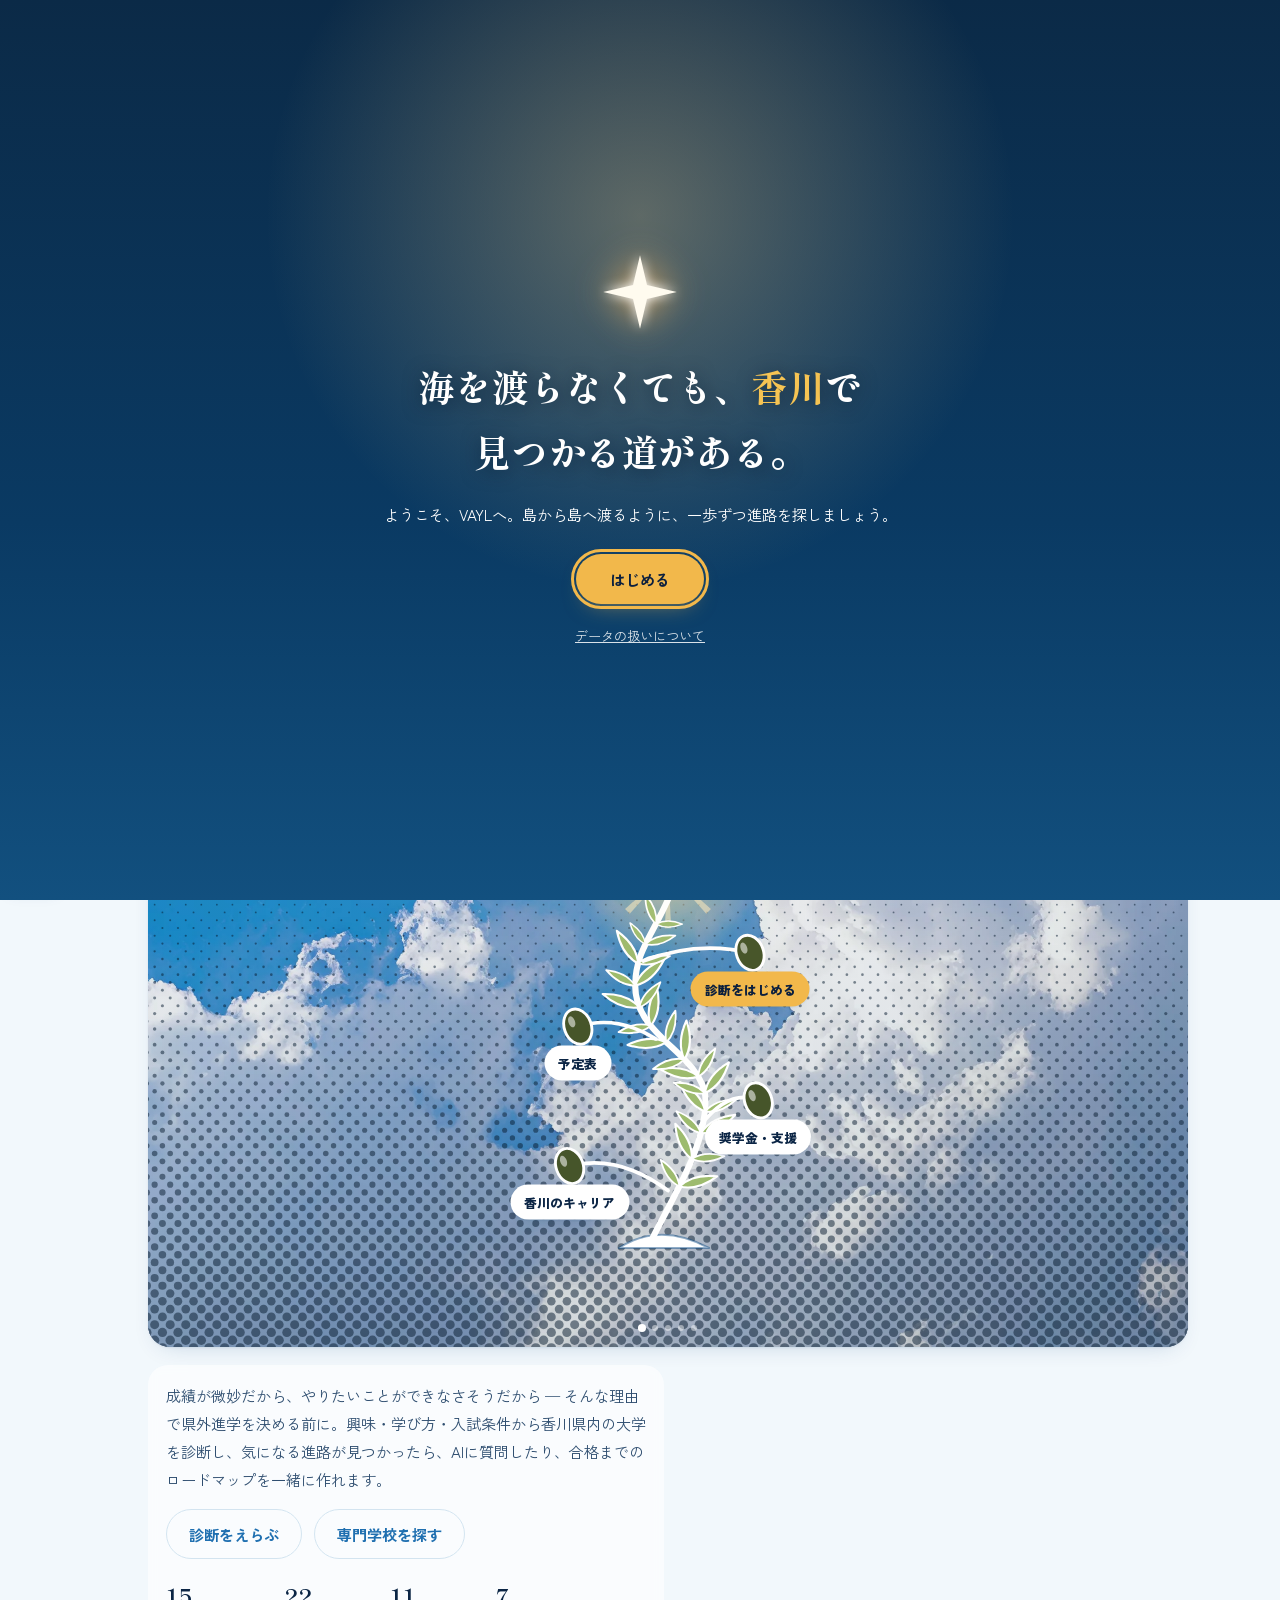
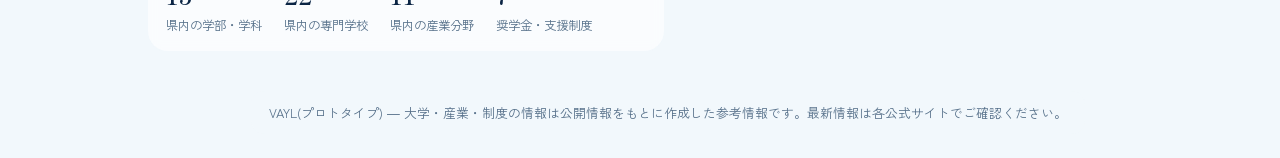
